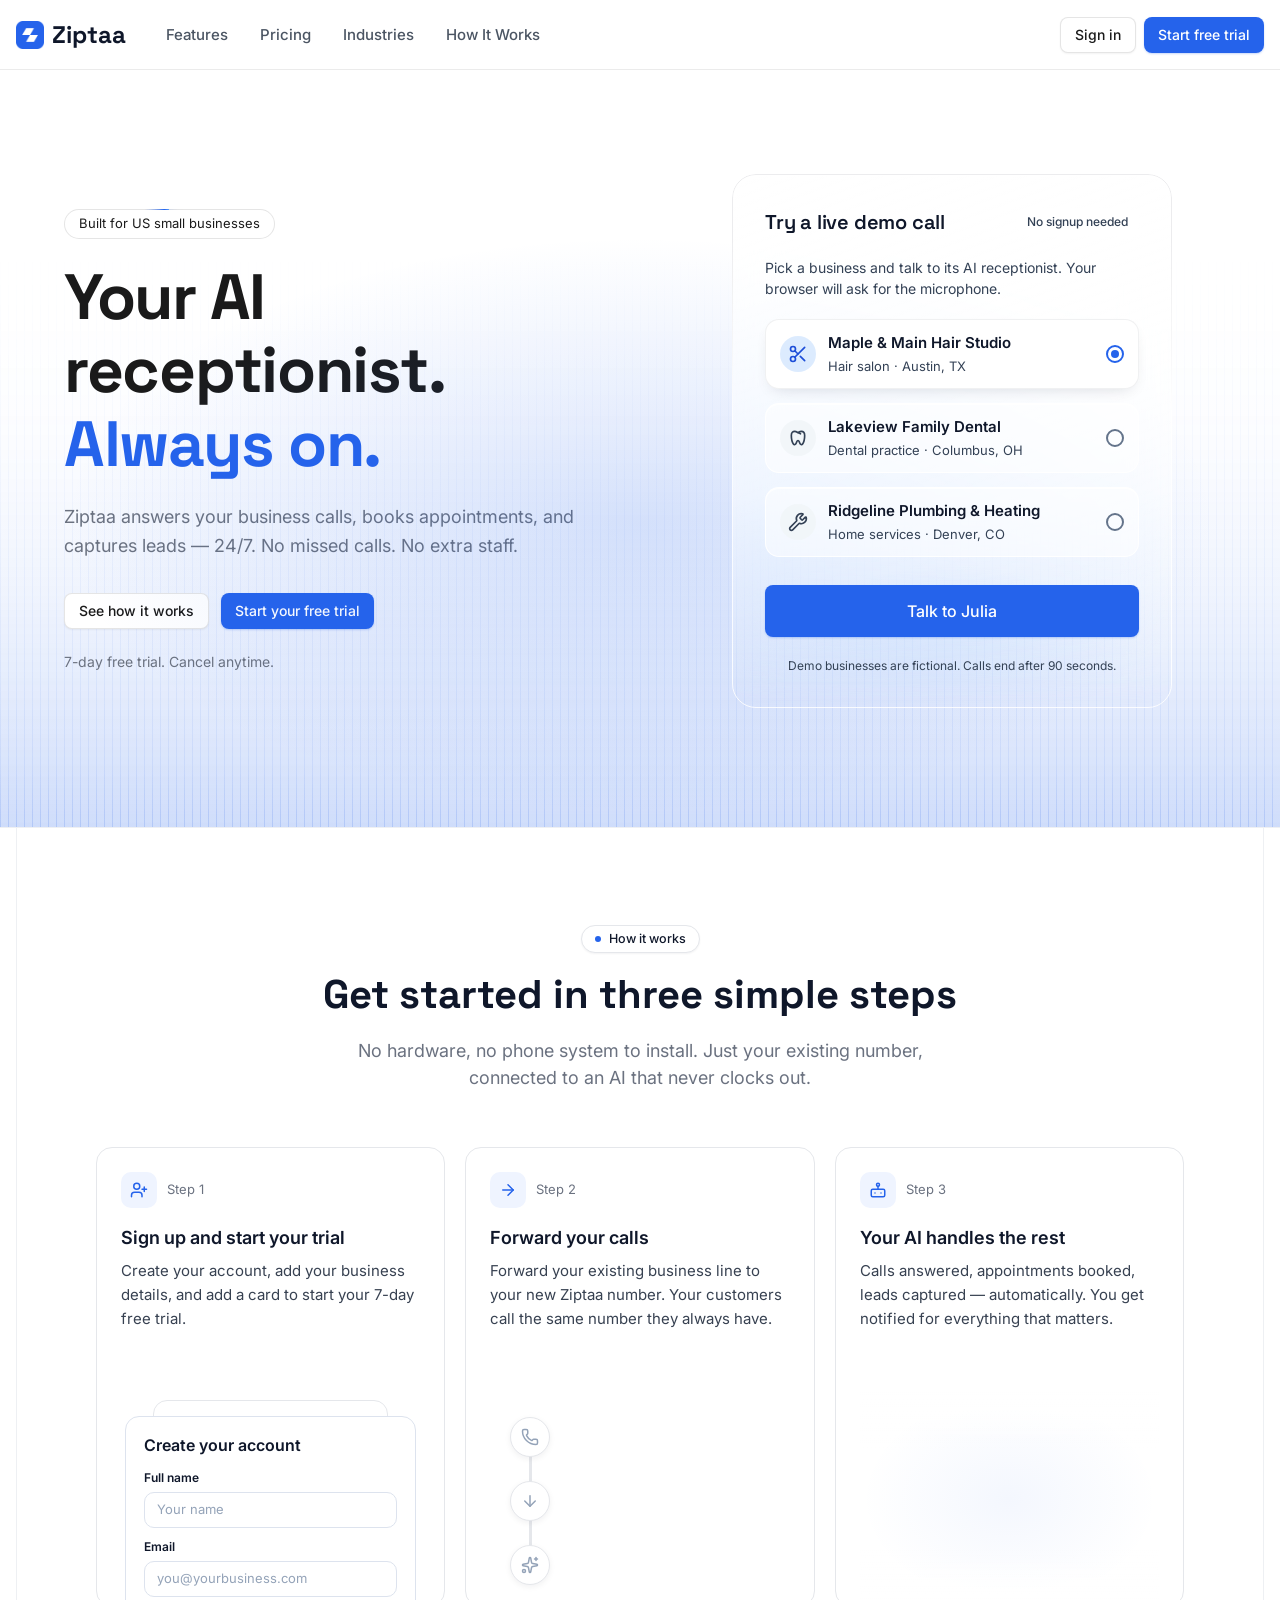
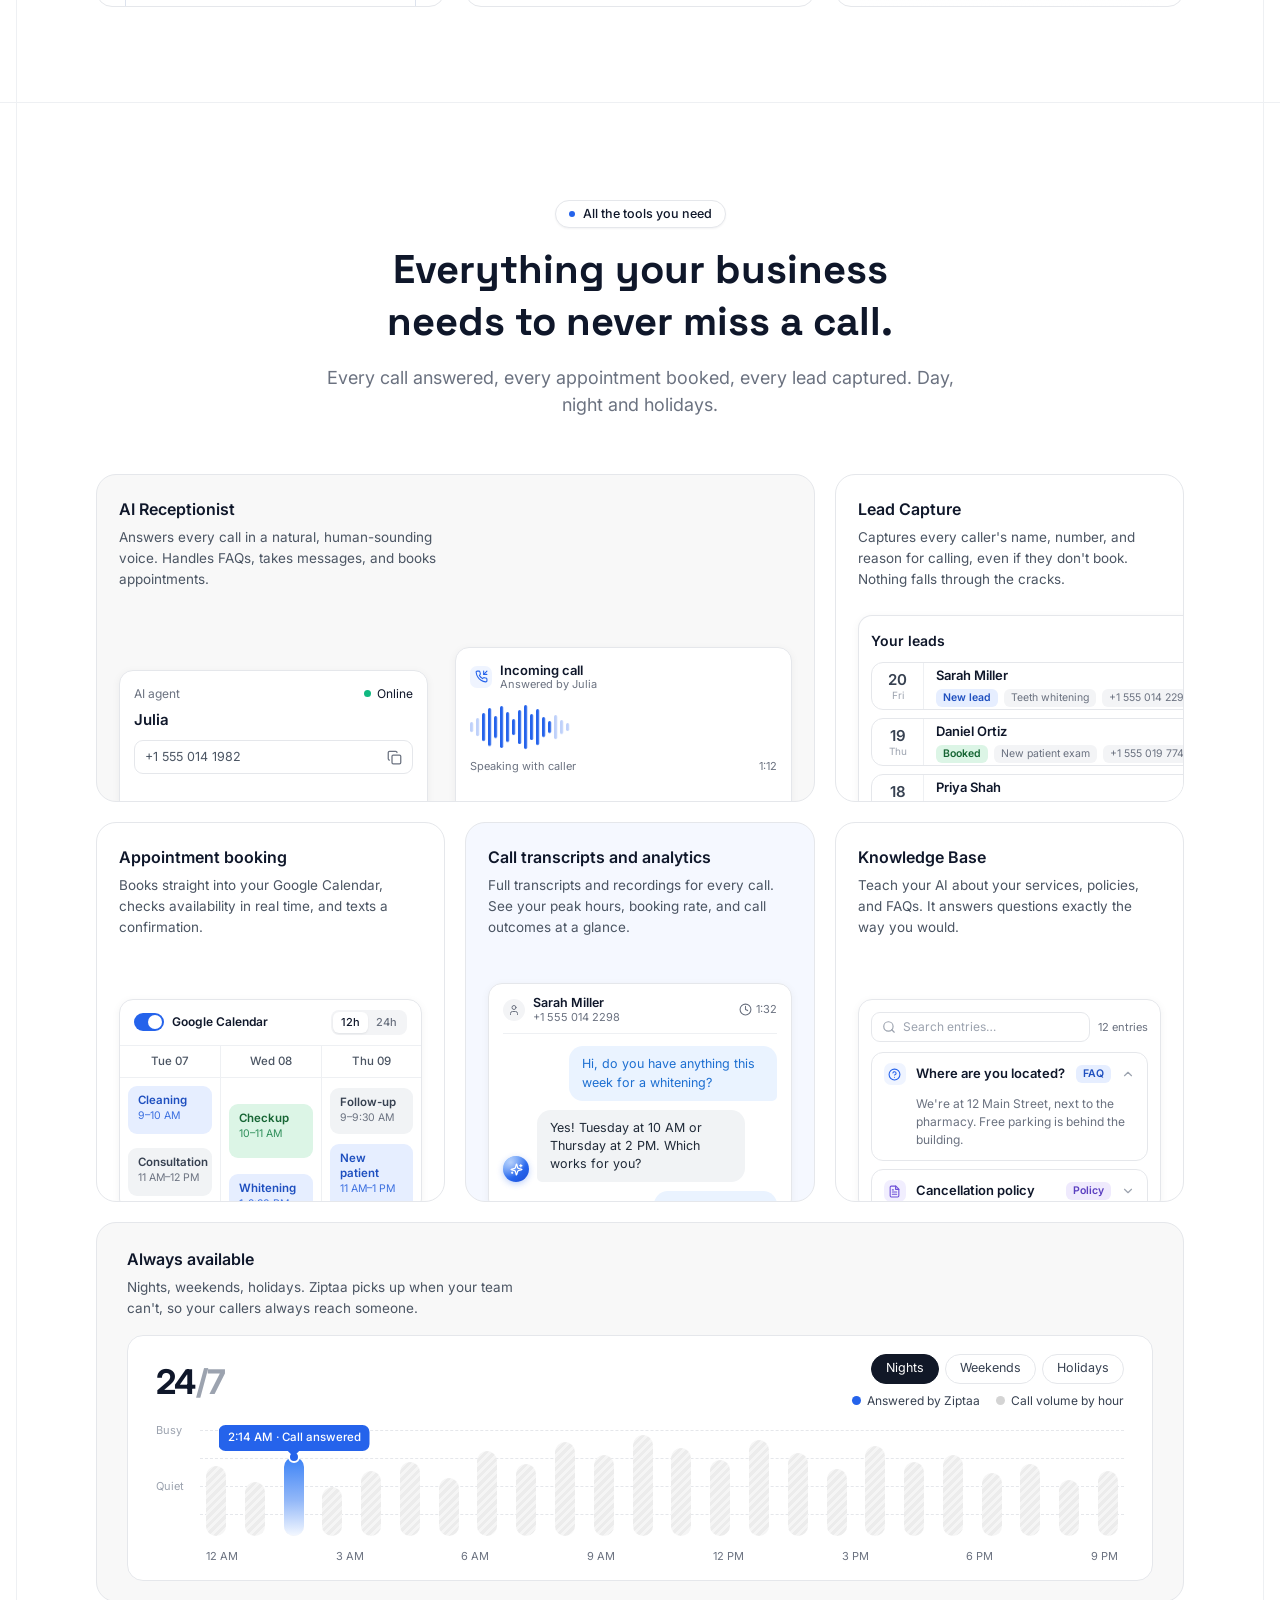
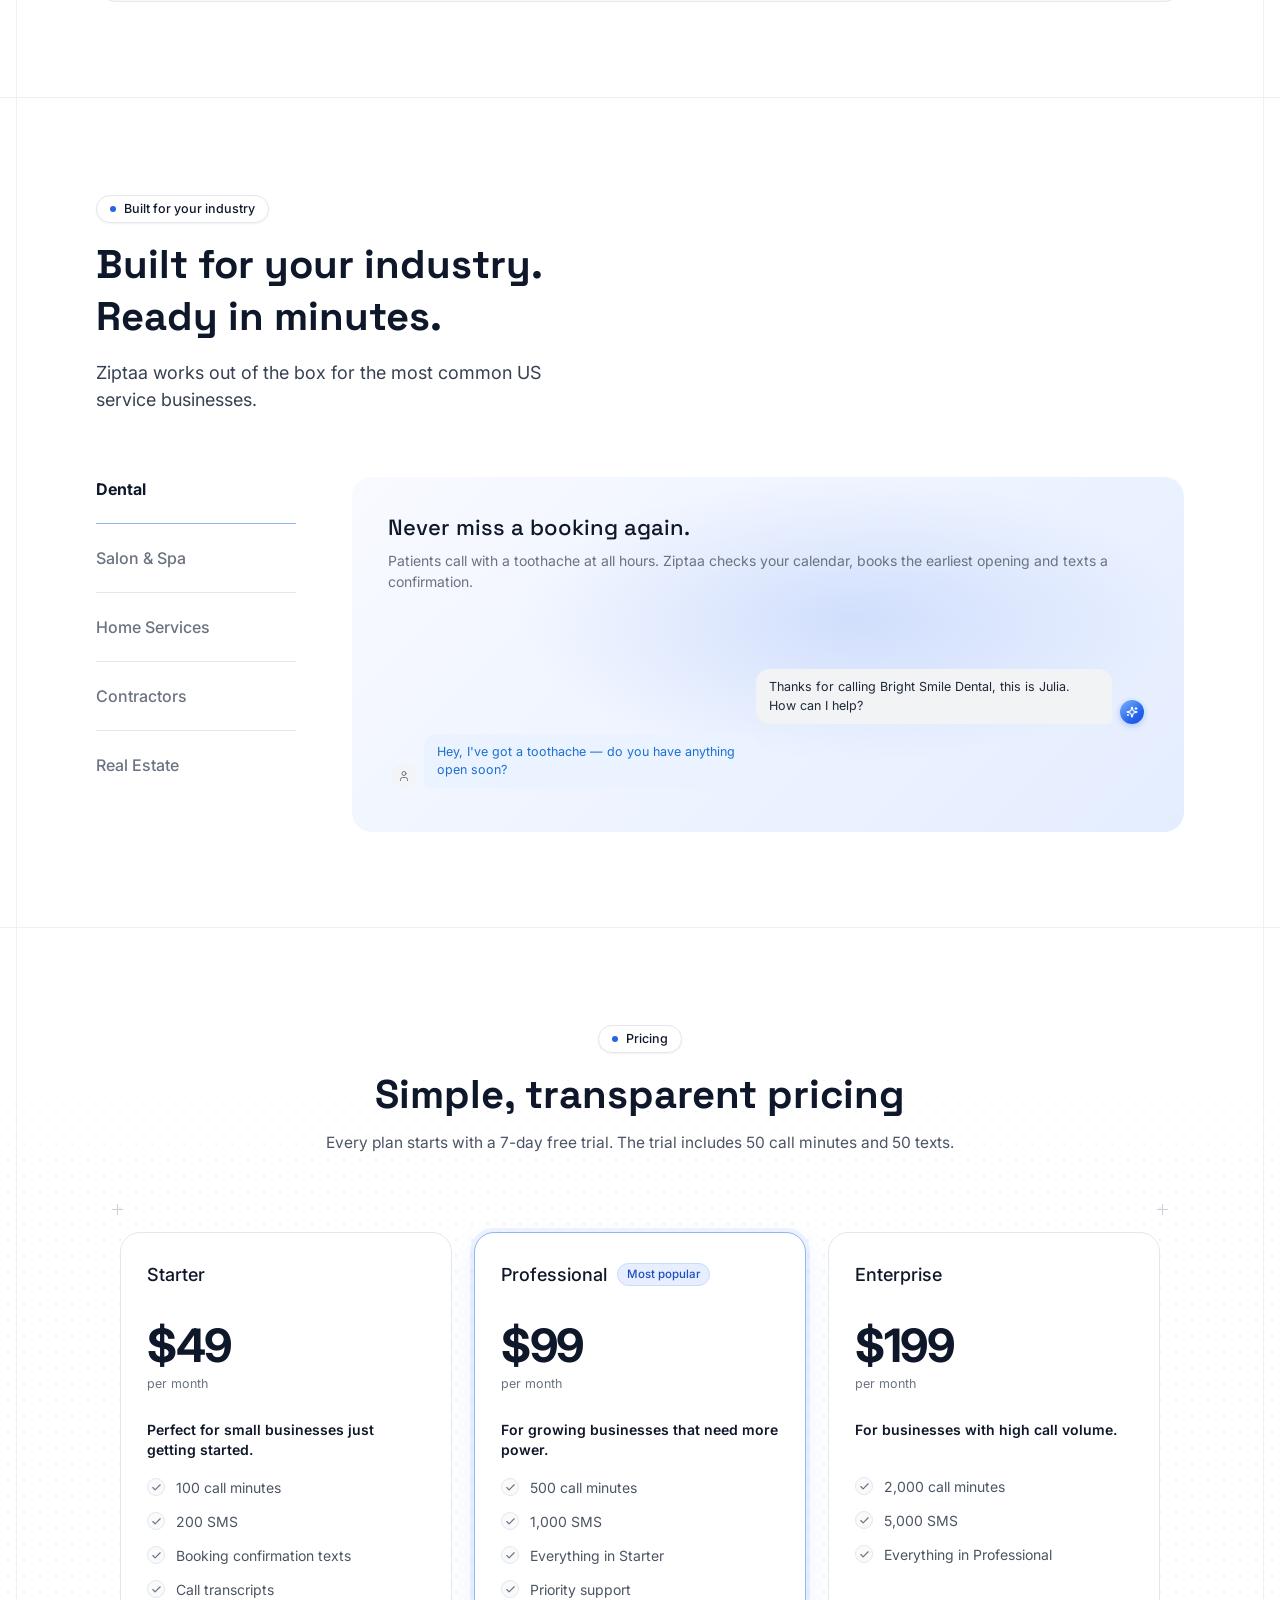
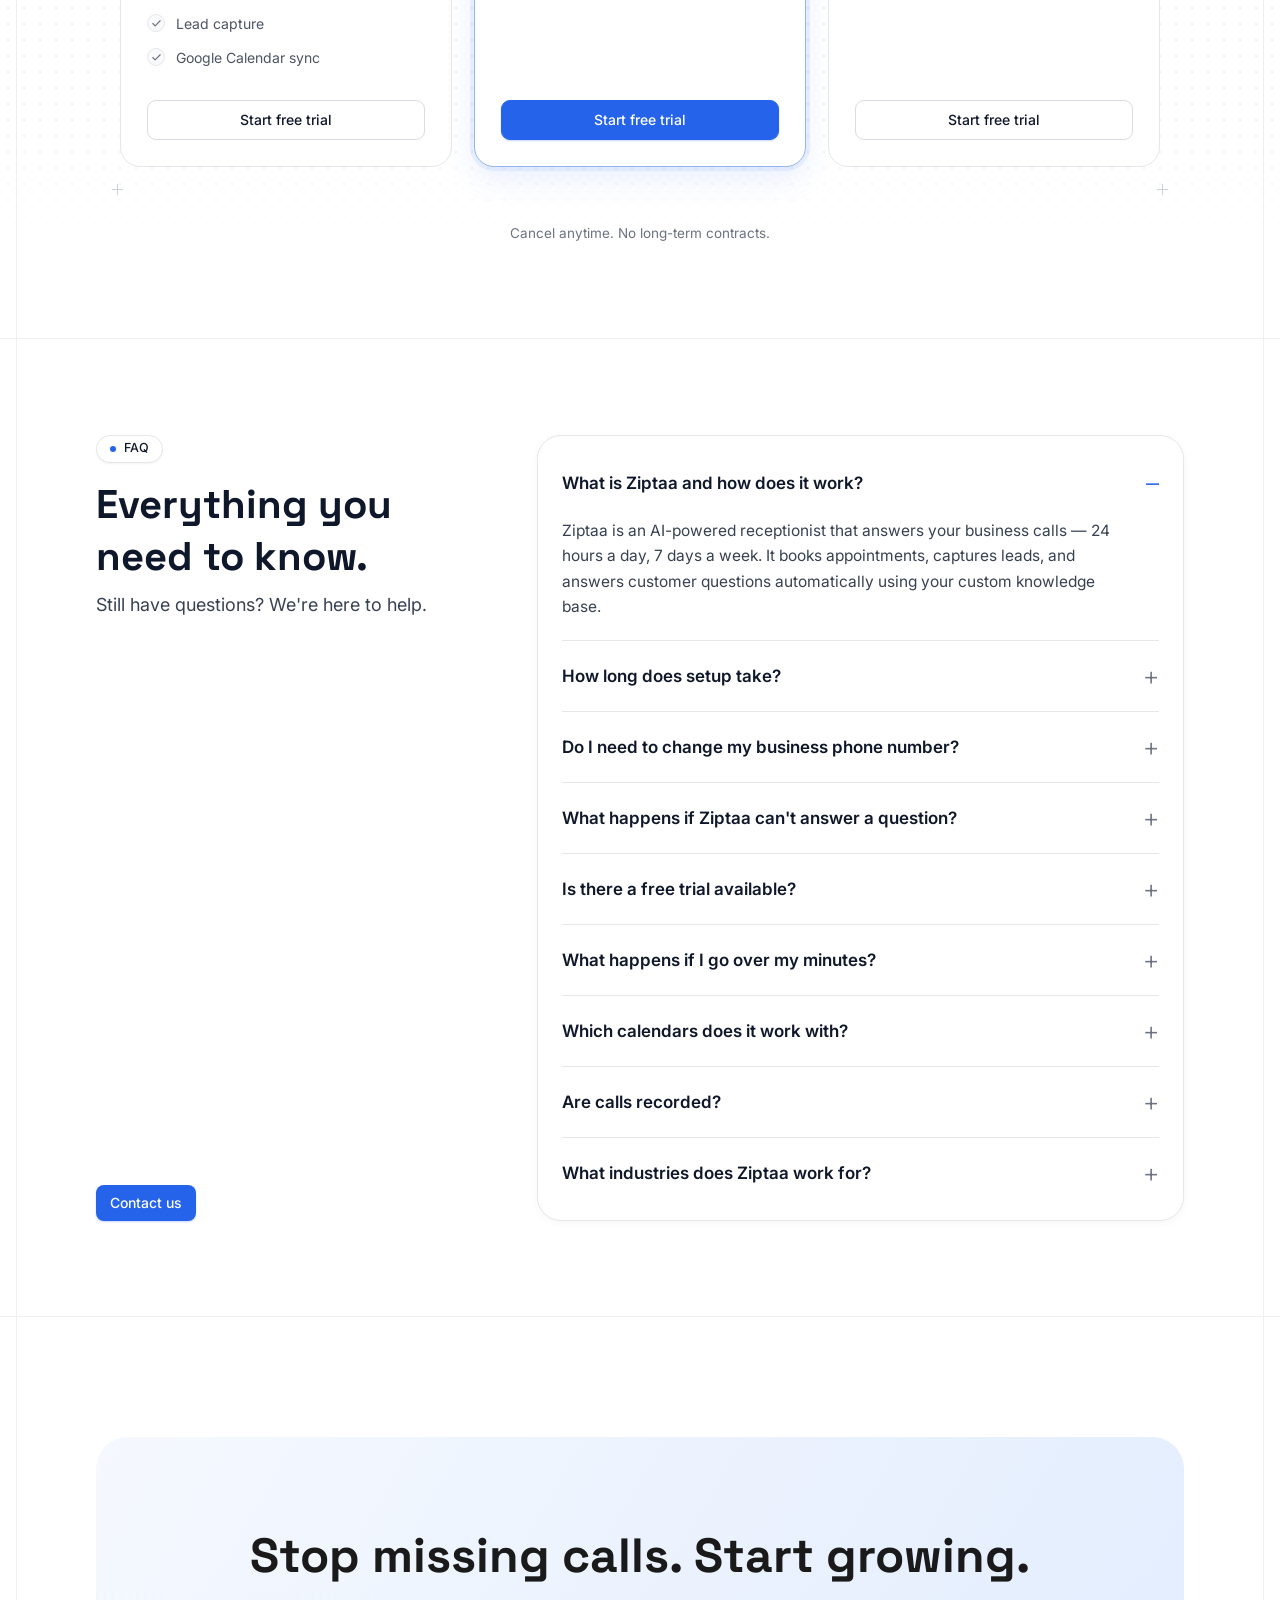
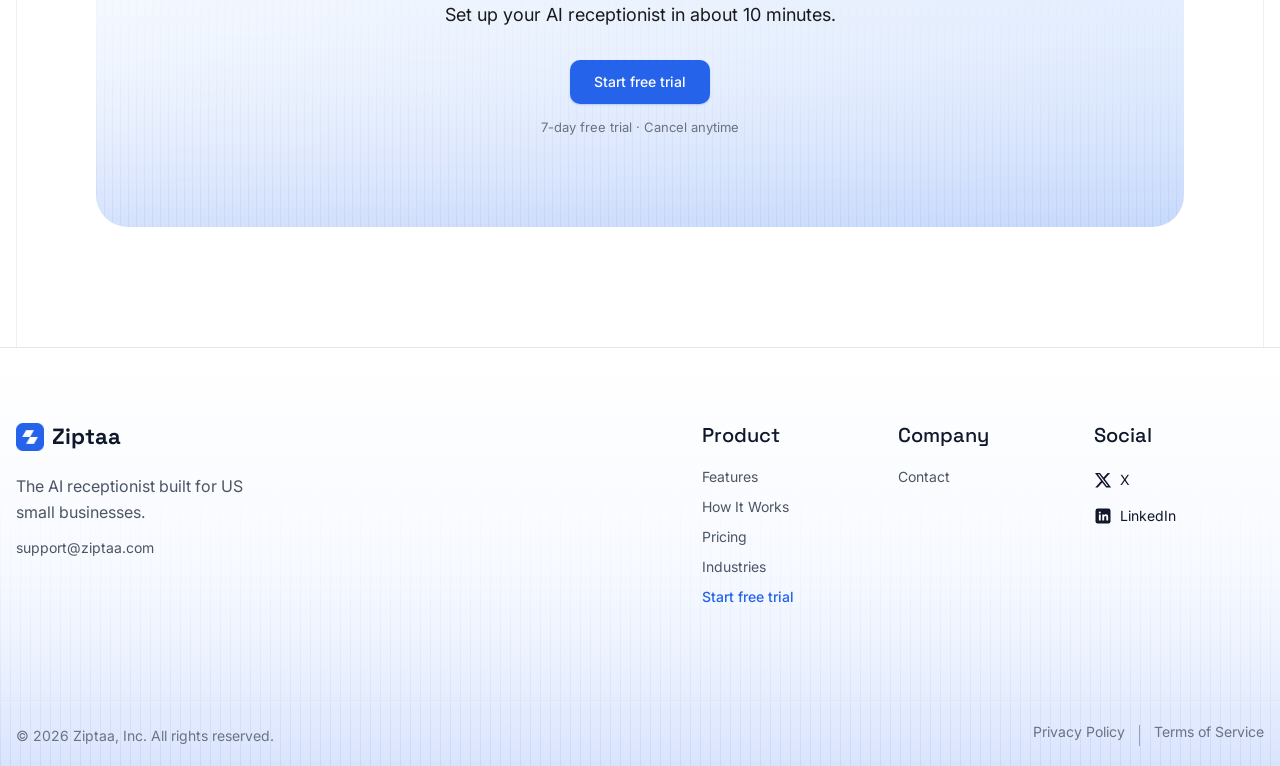
==== index.html @ 9645ad90 "Add demo card states with demo data" ====
<!DOCTYPE html>
<html lang="en">
<head>
<meta charset="UTF-8">
<meta name="viewport" content="width=device-width, initial-scale=1">
<title>Ziptaa — AI Receptionist for Small Businesses</title>
<link rel="icon" type="image/png" href="ziptaa_logo.png">
<link rel="canonical" href="https://ziptaa.com/">
<meta name="description" content="Ziptaa answers your business calls, books appointments, and captures leads — 24/7.">
<link rel="preconnect" href="https://fonts.googleapis.com">
<link rel="preconnect" href="https://fonts.gstatic.com" crossorigin>
<link href="https://fonts.googleapis.com/css2?family=Inter:wght@400;500;600&family=Space+Grotesk:wght@500;600;700&display=swap" rel="stylesheet">
<link rel="stylesheet" href="styles.css">
<link rel="stylesheet" href="demo-card.css">
</head>
<body>

<!-- NAV -->
<nav>
  <div class="wrap">
    <a href="#" class="brand">
      <img src="ziptaa_logo.png" alt="Ziptaa" style="height:28px;width:auto">Ziptaa
    </a>
    <div class="nav-links">
      <a href="#features">Features</a>
      <a href="#pricing">Pricing</a>
      <a href="#industries">Industries</a>
      <a href="#how">How It Works</a>
    </div>
    <div class="nav-right">
      <a href="https://app.ziptaa.com/login" class="signin" target="_blank" rel="noopener noreferrer">Sign in</a>
      <a href="https://app.ziptaa.com/signup" class="btn btn-primary" target="_blank" rel="noopener noreferrer">Start free trial</a>
    </div>
  </div>
</nav>

<div class="top-container">
<!-- HERO V2 left-aligned -->
<!-- OLD HERO (kept for rollback)
<header class="hero2 tex-ticks">
  <div class="hero2-inner">
    <div class="hero-pill">Built for US small businesses</div>
    <h1>Your AI receptionist. <span>Always on.</span></h1>
    <p>Ziptaa answers your business calls, books appointments, and captures leads — 24/7. No missed calls. No extra staff.</p>
    <div class="cta">
      <a href="#how" class="btn btn-outline">See how it works</a>
      <a href="https://app.ziptaa.com/signup" class="btn btn-primary">Start your free trial</a>
    </div>
    <p class="hero-note">7-day free trial. Cancel anytime.</p>
  </div>
  <div class="hero2-frame-wrap">
    <div class="hero2-frame">
      <div class="browser-bar">
        <div class="browser-dots">
          <span class="dot-red"></span>
          <span class="dot-yellow"></span>
          <span class="dot-green"></span>
        </div>
      </div>
      <img class="ph" src="dashboard.png" alt="Ziptaa dashboard overview showing 62 total calls, 17 appointments booked, 31 leads captured, an average call duration of 52 seconds, a 7-day activity chart and a table of confirmed appointments">
    </div>
  </div>
</header>
-->
<header class="hero3 tex-ticks">
  <div class="hero3-inner">
    <div class="hero3-copy">
      <div class="hero-pill">Built for US small businesses</div>
      <h1>Your AI receptionist. <span>Always on.</span></h1>
      <p>Ziptaa answers your business calls, books appointments, and captures leads — 24/7. No missed calls. No extra staff.</p>
      <div class="cta">
        <a href="#how" class="btn btn-outline">See how it works</a>
        <a href="https://app.ziptaa.com/signup" class="btn btn-primary">Start your free trial</a>
      </div>
      <p class="hero-note">7-day free trial. Cancel anytime.</p>
    </div>
    <div class="hero3-visual">
      <div class="demo-card" id="demo-card" data-state="idle">
      <div class="demo-view" data-view="idle">
        <div class="demo-head">
          <h2 class="demo-title">Try a live demo call</h2>
          <span class="demo-badge">No signup needed</span>
        </div>
        <p class="demo-sub">Pick a business and talk to its AI receptionist. Your browser will ask for the microphone.</p>
        <fieldset class="demo-options">
          <legend class="demo-legend">Choose a demo business</legend>
          <label class="demo-opt">
            <input type="radio" name="demo-scenario" value="salon" checked>
            <span class="demo-opt-body">
              <span class="demo-avatar"><svg xmlns="http://www.w3.org/2000/svg" width="20" height="20" viewBox="0 0 24 24" fill="none" stroke="currentColor" stroke-width="2" stroke-linecap="round" stroke-linejoin="round" aria-hidden="true"><circle cx="6" cy="6" r="3"/><path d="M8.12 8.12 12 12"/><path d="M20 4 8.12 15.88"/><circle cx="6" cy="18" r="3"/><path d="M14.8 14.8 20 20"/></svg></span>
              <span class="demo-opt-text"><strong>Maple &amp; Main Hair Studio</strong><small>Hair salon · Austin, TX</small></span>
              <span class="demo-radio" aria-hidden="true"></span>
            </span>
          </label>
          <label class="demo-opt">
            <input type="radio" name="demo-scenario" value="dental">
            <span class="demo-opt-body">
              <span class="demo-avatar"><svg xmlns="http://www.w3.org/2000/svg" width="20" height="20" viewBox="0 0 24 24" fill="none" stroke="currentColor" stroke-width="2" stroke-linecap="round" stroke-linejoin="round" aria-hidden="true"><path d="M12 5.5c-1.074 -.586 -2.583 -1.5 -4 -1.5c-2.1 0 -4 1.247 -4 5c0 4.899 1.056 8.41 2.671 10.537c.573 .756 1.97 .521 2.567 -.236c.398 -.505 .819 -1.439 1.262 -2.801c.292 -.771 .892 -1.504 1.5 -1.5c.602 0 1.21 .737 1.5 1.5c.443 1.362 .864 2.295 1.262 2.8c.597 .759 2 .993 2.567 .237c1.615 -2.127 2.671 -5.637 2.671 -10.537c0 -3.74 -1.908 -5 -4 -5c-1.423 0 -2.92 .911 -4 1.5"/><path d="M12 5.5l3 1.5"/></svg></span>
              <span class="demo-opt-text"><strong>Lakeview Family Dental</strong><small>Dental practice · Columbus, OH</small></span>
              <span class="demo-radio" aria-hidden="true"></span>
            </span>
          </label>
          <label class="demo-opt">
            <input type="radio" name="demo-scenario" value="home">
            <span class="demo-opt-body">
              <span class="demo-avatar"><svg xmlns="http://www.w3.org/2000/svg" width="20" height="20" viewBox="0 0 24 24" fill="none" stroke="currentColor" stroke-width="2" stroke-linecap="round" stroke-linejoin="round" aria-hidden="true"><path d="M14.7 6.3a1 1 0 0 0 0 1.4l1.6 1.6a1 1 0 0 0 1.4 0l3.106-3.105c.32-.322.863-.22.983.218a6 6 0 0 1-8.259 7.057l-7.91 7.91a1 1 0 0 1-2.999-3l7.91-7.91a6 6 0 0 1 7.057-8.259c.438.12.54.662.219.984z"/></svg></span>
              <span class="demo-opt-text"><strong>Ridgeline Plumbing &amp; Heating</strong><small>Home services · Denver, CO</small></span>
              <span class="demo-radio" aria-hidden="true"></span>
            </span>
          </label>
        </fieldset>
        <button type="button" class="demo-start" id="demo-start">Talk to Julia</button>
        <p class="demo-note">Demo businesses are fictional. Calls end after 90 seconds.</p>
      </div>
      <div class="demo-view" data-view="live">
        <div class="demo-live-head">
          <span class="demo-avatar"><svg xmlns="http://www.w3.org/2000/svg" width="20" height="20" viewBox="0 0 24 24" fill="none" stroke="currentColor" stroke-width="2" stroke-linecap="round" stroke-linejoin="round" aria-hidden="true"><circle cx="6" cy="6" r="3"/><path d="M8.12 8.12 12 12"/><path d="M20 4 8.12 15.88"/><circle cx="6" cy="18" r="3"/><path d="M14.8 14.8 20 20"/></svg></span>
          <span class="demo-opt-text"><strong class="demo-live-name">Maple &amp; Main Hair Studio</strong><small class="demo-live-role">Julia, front desk</small></span>
          <span class="demo-mini-wave" aria-hidden="true"><span class="demo-mini-bar" style="--h:10px"></span><span class="demo-mini-bar" style="--h:22px"></span><span class="demo-mini-bar" style="--h:14px"></span><span class="demo-mini-bar" style="--h:26px"></span><span class="demo-mini-bar" style="--h:12px"></span></span>
        </div>
        <div class="demo-live-status">
          <span class="demo-live-badge"><span class="demo-live-dot" aria-hidden="true"></span>Live</span>
          <span class="demo-timer">0:42 / 1:30</span>
        </div>
        <!--
        <div class="demo-wave" aria-hidden="true">
          <span class="demo-wave-bar" style="--h:14px"></span>
          <span class="demo-wave-bar" style="--h:22px"></span>
          <span class="demo-wave-bar" style="--h:10px"></span>
          <span class="demo-wave-bar" style="--h:30px"></span>
          <span class="demo-wave-bar" style="--h:18px"></span>
          <span class="demo-wave-bar" style="--h:34px"></span>
          <span class="demo-wave-bar" style="--h:8px"></span>
          <span class="demo-wave-bar" style="--h:26px"></span>
          <span class="demo-wave-bar" style="--h:16px"></span>
          <span class="demo-wave-bar" style="--h:32px"></span>
          <span class="demo-wave-bar" style="--h:12px"></span>
          <span class="demo-wave-bar" style="--h:24px"></span>
          <span class="demo-wave-bar" style="--h:6px"></span>
          <span class="demo-wave-bar" style="--h:28px"></span>
          <span class="demo-wave-bar" style="--h:20px"></span>
          <span class="demo-wave-bar" style="--h:34px"></span>
          <span class="demo-wave-bar" style="--h:10px"></span>
          <span class="demo-wave-bar" style="--h:22px"></span>
          <span class="demo-wave-bar" style="--h:30px"></span>
          <span class="demo-wave-bar" style="--h:14px"></span>
          <span class="demo-wave-bar" style="--h:26px"></span>
          <span class="demo-wave-bar" style="--h:8px"></span>
          <span class="demo-wave-bar" style="--h:18px"></span>
          <span class="demo-wave-bar" style="--h:12px"></span>
        </div>
        -->
        <div class="demo-captions" aria-live="polite">
          <p class="demo-cap demo-cap-julia"><span class="demo-cap-who">Julia</span>Hi, thanks for calling Maple and Main Hair Studio, this is Julia. How can I help you today?</p>
          <p class="demo-cap demo-cap-you"><span class="demo-cap-who">You</span>Hi, do you have anything open Thursday afternoon for a haircut?</p>
          <p class="demo-cap demo-cap-julia"><span class="demo-cap-who">Julia</span>We do. Would two or four o'clock work better for you?</p>
        </div>
        <button type="button" class="demo-end" id="demo-end">End call</button>
        <p class="demo-live-note">Demo call. It ends by itself at 1:30.</p>
      </div>
      <div class="demo-view" data-view="connecting">
        <div class="demo-live-head">
          <span class="demo-avatar"><svg xmlns="http://www.w3.org/2000/svg" width="20" height="20" viewBox="0 0 24 24" fill="none" stroke="currentColor" stroke-width="2" stroke-linecap="round" stroke-linejoin="round" aria-hidden="true"><circle cx="6" cy="6" r="3"/><path d="M8.12 8.12 12 12"/><path d="M20 4 8.12 15.88"/><circle cx="6" cy="18" r="3"/><path d="M14.8 14.8 20 20"/></svg></span>
          <span class="demo-opt-text"><strong class="demo-live-name">Maple &amp; Main Hair Studio</strong><small class="demo-live-role">Julia, front desk</small></span>
        </div>
        <div class="demo-live-status">
          <span class="demo-conn-badge"><span class="demo-spinner" aria-hidden="true"></span>Connecting…</span>
        </div>
        <div class="demo-conn-body">
          <span class="demo-conn-icon" aria-hidden="true"><svg xmlns="http://www.w3.org/2000/svg" width="28" height="28" viewBox="0 0 24 24" fill="none" stroke="currentColor" stroke-width="2" stroke-linecap="round" stroke-linejoin="round"><path d="M12 19v3"/><path d="M19 10v2a7 7 0 0 1-14 0v-2"/><rect x="9" y="2" width="6" height="13" rx="3"/></svg></span>
          <p class="demo-conn-title">Connecting you to Julia…</p>
          <p class="demo-conn-sub">Your browser may ask to use the microphone. Choose Allow.</p>
        </div>
        <button type="button" class="demo-start demo-conn-btn" disabled>Connecting…</button>
        <p class="demo-conn-note">Demo calls end after 90 seconds.</p>
      </div>
      <div class="demo-view" data-view="ended">
        <div class="demo-live-head">
          <span class="demo-avatar"><svg xmlns="http://www.w3.org/2000/svg" width="20" height="20" viewBox="0 0 24 24" fill="none" stroke="currentColor" stroke-width="2" stroke-linecap="round" stroke-linejoin="round" aria-hidden="true"><circle cx="6" cy="6" r="3"/><path d="M8.12 8.12 12 12"/><path d="M20 4 8.12 15.88"/><circle cx="6" cy="18" r="3"/><path d="M14.8 14.8 20 20"/></svg></span>
          <span class="demo-opt-text"><strong class="demo-live-name">Maple &amp; Main Hair Studio</strong><small class="demo-live-role">Julia, front desk</small></span>
        </div>
        <div class="demo-live-status">
          <span class="demo-ended-badge">Call ended</span>
          <span class="demo-ended-time">1:12</span>
        </div>
        <div class="demo-ended-body">
          <span class="demo-ended-icon" aria-hidden="true"><svg xmlns="http://www.w3.org/2000/svg" width="28" height="28" viewBox="0 0 24 24" fill="none" stroke="currentColor" stroke-width="2" stroke-linecap="round" stroke-linejoin="round"><circle cx="12" cy="12" r="10"/><path d="m16 9-5.5 5.5L8 12"/></svg></span>
          <p class="demo-ended-title">That was Julia, your AI receptionist.</p>
          <p class="demo-ended-sub">She answers every call, books the appointment and texts the confirmation. Want her on your phone line?</p>
        </div>
        <a href="https://app.ziptaa.com/signup" class="demo-start demo-ended-cta">Start your free trial</a>
        <button type="button" class="demo-again" id="demo-again">Try another business</button>
        <p class="demo-ended-note">Demo businesses are fictional.</p>
      </div>
      <div class="demo-view" data-view="error">
        <div class="demo-live-head">
          <span class="demo-avatar"><svg xmlns="http://www.w3.org/2000/svg" width="20" height="20" viewBox="0 0 24 24" fill="none" stroke="currentColor" stroke-width="2" stroke-linecap="round" stroke-linejoin="round" aria-hidden="true"><circle cx="6" cy="6" r="3"/><path d="M8.12 8.12 12 12"/><path d="M20 4 8.12 15.88"/><circle cx="6" cy="18" r="3"/><path d="M14.8 14.8 20 20"/></svg></span>
          <span class="demo-opt-text"><strong class="demo-live-name">Maple &amp; Main Hair Studio</strong><small class="demo-live-role">Julia, front desk</small></span>
        </div>
        <div class="demo-live-status">
          <span class="demo-error-badge">Can't connect</span>
        </div>
        <div class="demo-error-body">
          <div class="demo-error-case" data-case="mic">
            <span class="demo-error-icon" aria-hidden="true"><svg xmlns="http://www.w3.org/2000/svg" width="28" height="28" viewBox="0 0 24 24" fill="none" stroke="currentColor" stroke-width="2" stroke-linecap="round" stroke-linejoin="round"><path d="M12 19v3"/><path d="M15 9.34V5a3 3 0 0 0-5.68-1.33"/><path d="M16.95 16.95A7 7 0 0 1 5 12v-2"/><path d="M18.89 13.23A7 7 0 0 0 19 12v-2"/><path d="m2 2 20 20"/><path d="M9 9v3a3 3 0 0 0 5.12 2.12"/></svg></span>
            <p class="demo-error-title">Microphone is blocked</p>
            <p class="demo-error-sub">Click the lock icon in your browser's address bar, allow the microphone, then try again.</p>
          </div>
          <div class="demo-error-case" data-case="failed">
            <span class="demo-error-icon" aria-hidden="true"><svg xmlns="http://www.w3.org/2000/svg" width="28" height="28" viewBox="0 0 24 24" fill="none" stroke="currentColor" stroke-width="2" stroke-linecap="round" stroke-linejoin="round"><path d="m21.73 18-8-14a2 2 0 0 0-3.48 0l-8 14A2 2 0 0 0 4 21h16a2 2 0 0 0 1.73-3"/><path d="M12 9v4"/><path d="M12 17h.01"/></svg></span>
            <p class="demo-error-title">Couldn't connect</p>
            <p class="demo-error-sub">Check your internet connection and try again.</p>
          </div>
          <div class="demo-error-case" data-case="limit">
            <span class="demo-error-icon" aria-hidden="true"><svg xmlns="http://www.w3.org/2000/svg" width="28" height="28" viewBox="0 0 24 24" fill="none" stroke="currentColor" stroke-width="2" stroke-linecap="round" stroke-linejoin="round"><circle cx="12" cy="12" r="10"/><path d="M12 6v6l4 2"/></svg></span>
            <p class="demo-error-title">Demo limit reached</p>
            <p class="demo-error-sub">You've used today's demo calls. Try again tomorrow, or start your free trial to talk to Julia on your own line.</p>
          </div>
        </div>
        <button type="button" class="demo-start demo-retry" id="demo-retry">Try again</button>
        <a href="https://app.ziptaa.com/signup" class="demo-start demo-error-trial">Start your free trial</a>
        <p class="demo-error-note">Demo businesses are fictional.</p>
      </div>
      </div>
    </div>
  </div>
</header>
</div>

<!-- HERO V1 centered
<header class="hero">
  <div class="wrap">
    <h1>Your AI receptionist.<span>Always on.</span></h1>
    <p>Ziptaa answers your business calls, books appointments, and captures leads — 24/7.<br>No missed calls. No extra staff.</p>
    <div class="cta">
      <a href="#" class="btn btn-primary">Start your free trial <svg viewBox="0 0 24 24" fill="none" stroke="currentColor" stroke-width="2" stroke-linecap="round" stroke-linejoin="round"><path d="M5 12h14M13 6l6 6-6 6"/></svg></a>
      <a href="#how" class="btn btn-outline"><svg viewBox="0 0 24 24" fill="none" stroke="currentColor" stroke-width="1.8" stroke-linejoin="round"><path d="M6 4l14 8-14 8z"/></svg> See how it works</a>
    </div>
    <div class="device">
      <div class="device-frame">
        <img class="ph" src="[data-uri]" alt="Ziptaa dashboard on a laptop showing Good morning greeting, 24 calls today, 18 appointments booked, 6 new leads, AI status active, a weekly calls line chart and a recent calls table">
      </div>
    </div>
  </div>
</header>
/HERO V1 -->

<!-- HOW IT WORKS -->
<div class="frame">
<section class="how frame-sec" id="how">
  <div class="wrap">
    <div class="how-head"><span class="pr-pill"><i></i>How it works</span></div>
    <h2 class="sec-title">Get started in three simple steps</h2>
    <p class="sec-sub">No hardware, no phone system to install. Just your existing number, connected to an AI that never clocks out.</p>
    <div class="steps">
      <div class="step">
        <div class="step-top"><div class="step-ic"><svg viewBox="0 0 24 24" fill="none" stroke="currentColor" stroke-width="2" stroke-linecap="round" stroke-linejoin="round"><path d="M16 21v-2a4 4 0 0 0-4-4H6a4 4 0 0 0-4 4v2"/><circle cx="9" cy="7" r="4"/><path d="M19 8v6"/><path d="M22 11h-6"/></svg></div><span>Step 1</span></div>
        <h3>Sign up and start your trial</h3>
        <p>Create your account, add your business details, and add a card to start your 7-day free trial.</p>
        <div class="stage sp-stage" aria-hidden="true">
          <div class="sp-back"></div>
          <div class="sp-front">
            <div class="sp-form">
              <div class="sp-title">Create your account</div>
              <div class="sp-fld"><label>Full name</label><div class="sp-inp sp-i1"><span class="sp-ph">Your name</span><span class="sp-typed">Sarah Miller</span><span class="sp-caret"></span></div></div>
              <div class="sp-fld"><label>Email</label><div class="sp-inp sp-i2"><span class="sp-ph">you@yourbusiness.com</span><span class="sp-typed">sarah@brightsmile.com</span><span class="sp-caret"></span></div></div>
              <div class="sp-fld"><label>Password</label><div class="sp-inp sp-i3"><span class="sp-ph">Create a password</span><span class="sp-typed">••••••••</span><span class="sp-caret"></span></div></div>
            </div>
          </div>
          <div class="sp-msg"><div class="sp-msg-ic"><svg viewBox="0 0 24 24" fill="none" stroke="#fff" stroke-width="3.6" stroke-linecap="round" stroke-linejoin="round"><path d="M5 12l4.5 4.5L19 7"/></svg></div><span>Start your free trial</span></div>
        </div>
      </div>
      <div class="step">
        <div class="step-top"><div class="step-ic"><svg viewBox="0 0 24 24" fill="none" stroke="currentColor" stroke-width="2" stroke-linecap="round" stroke-linejoin="round"><path d="M5 12h14"/><path d="m12 5 7 7-7 7"/></svg></div><span>Step 2</span></div>
        <h3>Forward your calls</h3>
        <p>Forward your existing business line to your new Ziptaa number. Your customers call the same number they always have.</p>
        <!-- STEPPER V1 (old card 2):
        <div class="stage" aria-hidden="true">
          <div class="nc"><div class="nc-ic"><svg viewBox="0 0 24 24" fill="none" stroke="currentColor" stroke-width="2" stroke-linecap="round" stroke-linejoin="round"><path d="M22 16.92v3a2 2 0 0 1-2.18 2 19.79 19.79 0 0 1-8.63-3.07 19.5 19.5 0 0 1-6-6 19.79 19.79 0 0 1-3.07-8.67A2 2 0 0 1 4.11 2h3a2 2 0 0 1 2 1.72c.127.96.361 1.903.7 2.81a2 2 0 0 1-.45 2.11L8.09 9.91a16 16 0 0 0 6 6l1.27-1.27a2 2 0 0 1 2.11-.45c.907.339 1.85.573 2.81.7A2 2 0 0 1 22 16.92z"/></svg></div><div><small>Your business line</small><b>(555) 210-4477</b></div></div>
          <div class="fwd"><div class="vline"></div><span class="fbadge">Forwarding on</span></div>
          <div class="nc dst"><div class="nc-ic"><svg viewBox="0 0 24 24" fill="none" stroke="currentColor" stroke-width="2" stroke-linecap="round" stroke-linejoin="round"><path d="M4 14a1 1 0 0 1-.78-1.63l9.9-10.2a.5.5 0 0 1 .86.46l-1.92 6.02A1 1 0 0 0 13 10h7a1 1 0 0 1 .78 1.63l-9.9 10.2a.5.5 0 0 1-.86-.46l1.92-6.02A1 1 0 0 0 11 14z"/></svg></div><div><small>Your Ziptaa number</small><b>(555) 400-8821</b></div></div>
        </div>
        -->
        <div class="stage fs-stage" aria-hidden="true">
          <div class="fs-steps">
            <div class="fs-rail"></div>
            <div class="fs-fill"></div>
            <div class="fs-step fs-s1">
              <div class="fs-dot"><svg viewBox="0 0 24 24" fill="none" stroke="currentColor" stroke-width="2" stroke-linecap="round" stroke-linejoin="round"><path d="M13.832 16.568a1 1 0 0 0 1.213-.303l.355-.465A2 2 0 0 1 17 15h3a2 2 0 0 1 2 2v3a2 2 0 0 1-2 2A18 18 0 0 1 2 4a2 2 0 0 1 2-2h3a2 2 0 0 1 2 2v3a2 2 0 0 1-.8 1.6l-.468.351a1 1 0 0 0-.292 1.233 14 14 0 0 0 6.392 6.384"/></svg></div>
              <div class="fs-lab"><div class="fs-t">Your business line</div><div class="fs-n">(555) 210-4477</div></div>
            </div>
            <div class="fs-step fs-s2">
              <div class="fs-dot"><svg viewBox="0 0 24 24" fill="none" stroke="currentColor" stroke-width="2" stroke-linecap="round" stroke-linejoin="round"><path d="M12 5v14"/><path d="m19 12-7 7-7-7"/></svg></div>
              <div class="fs-lab"><div class="fs-t">Forwarding on</div><div class="fs-n">Calls now go to Ziptaa</div></div>
            </div>
            <div class="fs-step fs-s3">
              <span class="fs-ai"><svg viewBox="0 0 24 24" fill="none" stroke="currentColor" stroke-width="2" stroke-linecap="round" stroke-linejoin="round"><path d="M11.017 2.814a1 1 0 0 1 1.966 0l1.051 5.558a2 2 0 0 0 1.594 1.594l5.558 1.051a1 1 0 0 1 0 1.966l-5.558 1.051a2 2 0 0 0-1.594 1.594l-1.051 5.558a1 1 0 0 1-1.966 0l-1.051-5.558a2 2 0 0 0-1.594-1.594l-5.558-1.051a1 1 0 0 1 0-1.966l5.558-1.051a2 2 0 0 0 1.594-1.594z"/><path d="M20 2v4"/><path d="M22 4h-4"/><circle cx="4" cy="20" r="2"/></svg></span>
              <div class="fs-lab"><div class="fs-t">Ziptaa AI</div><div class="fs-n">Answering every call</div></div>
            </div>
          </div>
        </div>
      </div>
      <div class="step">
        <div class="step-top"><div class="step-ic"><svg viewBox="0 0 24 24" fill="none" stroke="currentColor" stroke-width="2" stroke-linecap="round" stroke-linejoin="round"><rect x="3" y="11" width="18" height="10" rx="2"/><circle cx="12" cy="5" r="2"/><path d="M12 7v4"/><path d="M8 16h.01"/><path d="M16 16h.01"/></svg></div><span>Step 3</span></div>
        <h3>Your AI handles the rest</h3>
        <p>Calls answered, appointments booked, leads captured — automatically. You get notified for everything that matters.</p>
        <div class="stage as-stage" aria-hidden="true">
          <div class="as-item" style="--i:0"><div class="as-ic" style="background:#2563EB"><svg viewBox="0 0 24 24"><polyline points="16 2 16 8 22 8"/><line x1="22" x2="16" y1="2" y2="8"/><path d="M22 16.92v3a2 2 0 0 1-2.18 2 19.79 19.79 0 0 1-8.63-3.07 19.5 19.5 0 0 1-6-6 19.79 19.79 0 0 1-3.07-8.67A2 2 0 0 1 4.11 2h3a2 2 0 0 1 2 1.72 12.84 12.84 0 0 0 .7 2.81 2 2 0 0 1-.45 2.11L8.09 9.91a16 16 0 0 0 6 6l1.27-1.27a2 2 0 0 1 2.11-.45 12.84 12.84 0 0 0 2.81.7A2 2 0 0 1 22 16.92z"/></svg></div><span>Answers incoming call</span><div class="as-ck"><svg viewBox="0 0 24 24"><path d="M5 12l4.5 4.5L19 7"/></svg></div></div>
          <div class="as-item" style="--i:1"><div class="as-ic" style="background:#16A34A"><svg viewBox="0 0 24 24"><path d="M8 2v4"/><path d="M16 2v4"/><path d="M21 13V6a2 2 0 0 0-2-2H5a2 2 0 0 0-2 2v14a2 2 0 0 0 2 2h8"/><path d="M3 10h18"/><path d="M16 19h6"/><path d="M19 16v6"/></svg></div><span>Books appointment</span><div class="as-ck"><svg viewBox="0 0 24 24"><path d="M5 12l4.5 4.5L19 7"/></svg></div></div>
          <div class="as-item" style="--i:2"><div class="as-ic" style="background:#EA580C"><svg viewBox="0 0 24 24"><path d="M16 21v-2a4 4 0 0 0-4-4H6a4 4 0 0 0-4 4v2"/><circle cx="9" cy="7" r="4"/><line x1="19" x2="19" y1="8" y2="14"/><line x1="22" x2="16" y1="11" y2="11"/></svg></div><span>Captures lead</span><div class="as-ck"><svg viewBox="0 0 24 24"><path d="M5 12l4.5 4.5L19 7"/></svg></div></div>
          <div class="as-item" style="--i:3"><div class="as-ic" style="background:#7C3AED"><svg viewBox="0 0 24 24"><path d="M16 2v4"/><path d="M8 2v4"/><path d="M21 11.75V6a2 2 0 0 0-2-2H5a2 2 0 0 0-2 2v14a2 2 0 0 0 2 2h7.25"/><path d="M3 10h18"/><circle cx="18" cy="18" r="3"/><path d="m22 22-1.9-1.9"/></svg></div><span>Checks calendar</span><div class="as-ck"><svg viewBox="0 0 24 24"><path d="M5 12l4.5 4.5L19 7"/></svg></div></div>
          <div class="as-item" style="--i:4"><div class="as-ic" style="background:#0D9488"><svg viewBox="0 0 24 24"><path d="M16 14v2.2l1.6 1"/><path d="M16 2v4"/><path d="M21 7.5V6a2 2 0 0 0-2-2H5a2 2 0 0 0-2 2v14a2 2 0 0 0 2 2h3.5"/><path d="M3 10h5"/><path d="M8 2v4"/><circle cx="16" cy="16" r="6"/></svg></div><span>Reschedules appointment</span><div class="as-ck"><svg viewBox="0 0 24 24"><path d="M5 12l4.5 4.5L19 7"/></svg></div></div>
          <div class="as-item" style="--i:5"><div class="as-ic" style="background:#DC2626"><svg viewBox="0 0 24 24"><path d="M8 2v4"/><path d="M16 2v4"/><rect width="18" height="18" x="3" y="4" rx="2"/><path d="M3 10h18"/><path d="m14 14-4 4"/><path d="m10 14 4 4"/></svg></div><span>Cancels appointment</span><div class="as-ck"><svg viewBox="0 0 24 24"><path d="M5 12l4.5 4.5L19 7"/></svg></div></div>
          <div class="as-item" style="--i:6"><div class="as-ic" style="background:#DB2777"><svg viewBox="0 0 24 24"><path d="M21 15a2 2 0 0 1-2 2H7l-4 4V5a2 2 0 0 1 2-2h14a2 2 0 0 1 2 2z"/></svg></div><span>Sends SMS confirmation</span><div class="as-ck"><svg viewBox="0 0 24 24"><path d="M5 12l4.5 4.5L19 7"/></svg></div></div>
        </div>
      </div>
    </div>
  </div>
</section>

<!-- FEATURES -->
<!-- FEATURES V1 (equal grid):
<section class="features" id="features">
  <div class="wrap">
    <span class="eyebrow">All the tools you need</span>
    <h2 class="sec-title">Everything Your Business<br>Needs to Never Miss a Call.</h2>
    <p class="sec-sub">One AI platform handles it all — so you can focus on running your business.</p>
    <div class="feat-grid">
      <div class="feat">
        <h3>AI Receptionist</h3>
        <p>Answers every call in a natural, human-sounding voice. Handles FAQs, takes messages, and transfers calls when needed.</p>
        <div class="agent">
          <div class="row"><span>AI agent</span><span><i></i><em>Online</em></span></div>
          <b>Julia</b>
          <div class="num"><span>+16812921982</span><svg width="20" height="20" viewBox="0 0 24 24" fill="none" stroke="currentColor" stroke-width="1.8"><rect x="9" y="9" width="12" height="12" rx="2"/><path d="M5 15V5a2 2 0 0 1 2-2h8"/></svg></div>
        </div>
      </div>
      <div class="feat">
        <h3>Appointment Booking</h3>
        <p>Books directly into your Google Calendar. Checks real-time availability, confirms times, and sends SMS confirmations to your customers.</p>
        <img class="ph" src="[data-uri]" alt="Appointments table listing customers, services, dates and status filters">
      </div>
      <div class="feat">
        <h3>Lead Capture</h3>
        <p>Captures every caller's name, number, and reason for calling — even if they don't book. Nothing falls through the cracks.</p>
        <img class="ph" src="[data-uri]" alt="Analytics dashboard with total calls 19, appointments booked 6, booking conversion 31.6% and average call duration 1:01">
      </div>
      <div class="feat">
        <h3>Knowledge Base</h3>
        <p>Teach your AI about your services, policies, and FAQs. It answers questions exactly the way you would.</p>
        <img class="ph" src="[data-uri]" alt="Knowledge Base screen with searchable FAQ entries such as Where are you located?">
      </div>
      <div class="feat">
        <h3>Call Transcripts &amp; Analytics</h3>
        <p>Full transcripts and recordings for every call. See your peak hours, booking rate, and call outcomes at a glance.</p>
        <img class="ph" src="[data-uri]" alt="Call transcript between the AI receptionist and a caller booking a checkup">
      </div>
      <div class="feat">
        <h3>Always Available</h3>
        <p>Nights, weekends, holidays — your AI never misses a call. Your customers always reach someone.</p>
        <img class="ph" src="[data-uri]" alt="Availability settings showing 24hrs, Monday to Sunday, holidays, after hours and AI Active Online Now">
      </div>
    </div>
  </div>
</section>
-->

<!-- FEATURES V2 (bento) -->
<section class="features2 frame-sec" id="features">
  <div class="wrap">
    <div class="pr-head"><span class="pr-pill"><i></i>All the tools you need</span></div>
    <h2 class="sec-title">Everything your business<br>needs to never miss a call.</h2>
    <p class="sec-sub">Every call answered, every appointment booked, every lead captured. Day, night and holidays.</p>
    <div class="bento">
      <div class="bt-card bt-1 bt-c1">
        <h3>AI Receptionist</h3>
        <p>Answers every call in a natural, human-sounding voice. Handles FAQs, takes messages, and books appointments.</p>
        <div class="bt-ui">
          <div class="bt-agent">
            <div class="bt-row"><span>AI agent</span><b><i></i>Online</b></div>
            <div class="bt-name">Julia</div>
            <div class="bt-num">+1 555 014 1982
              <svg viewBox="0 0 24 24" fill="none" stroke="currentColor" stroke-width="2" stroke-linecap="round" stroke-linejoin="round" aria-hidden="true"><rect width="14" height="14" x="8" y="8" rx="2"/><path d="M4 16c-1.1 0-2-.9-2-2V4c0-1.1.9-2 2-2h10c1.1 0 2 .9 2 2"/></svg>
            </div>
          </div>
          <div class="bt-call">
            <div class="bt-head">
              <span class="bt-tile"><svg viewBox="0 0 24 24" fill="none" stroke="currentColor" stroke-width="2" stroke-linecap="round" stroke-linejoin="round" aria-hidden="true"><polyline points="16 2 16 8 22 8"/><line x1="22" x2="16" y1="2" y2="8"/><path d="M22 16.92v3a2 2 0 0 1-2.18 2 19.79 19.79 0 0 1-8.63-3.07 19.5 19.5 0 0 1-6-6 19.79 19.79 0 0 1-3.07-8.67A2 2 0 0 1 4.11 2h3a2 2 0 0 1 2 1.72 12.84 12.84 0 0 0 .7 2.81 2 2 0 0 1-.45 2.11L8.09 9.91a16 16 0 0 0 6 6l1.27-1.27a2 2 0 0 1 2.11-.45 12.84 12.84 0 0 0 2.81.7A2 2 0 0 1 22 16.92z"/></svg></span>
              <div><b>Incoming call</b><small>Answered by Julia</small></div>
            </div>
            <div class="bt-wave" aria-hidden="true">
              <i style="height:10px;--d:0s"></i><i style="height:18px;--d:-.4s"></i><i style="height:28px;--d:-.9s"></i><i style="height:38px;--d:-1.3s"></i><i style="height:22px;--d:-1.8s"></i><i style="height:42px;--d:-2.2s"></i><i style="height:30px;--d:-.6s"></i><i style="height:16px;--d:-1.5s"></i><i style="height:34px;--d:-2.6s"></i><i style="height:44px;--d:-.2s"></i><i style="height:26px;--d:-1.1s"></i><i style="height:36px;--d:-2s"></i><i style="height:20px;--d:-.8s"></i><i style="height:12px;--d:-1.7s"></i><i style="height:24px;--d:-2.4s"></i><i style="height:14px;--d:-.5s"></i><i style="height:8px;--d:-1.4s"></i>
            </div>
            <div class="bt-meta"><span>Speaking with caller</span><span>1:12</span></div>
          </div>
        </div>
      </div>
      <div class="bt-card bt-2 bt-c3">
        <h3>Lead Capture</h3>
        <p>Captures every caller's name, number, and reason for calling, even if they don't book. Nothing falls through the cracks.</p>
        <div class="bt-ui">
          <div class="bt-list">
            <div class="bt-lh"><b>Your leads</b><span class="bt-filter">All<svg viewBox="0 0 24 24" fill="none" stroke="currentColor" stroke-width="2" stroke-linecap="round" stroke-linejoin="round" aria-hidden="true"><path d="m6 9 6 6 6-6"/></svg></span></div>
            <div class="bt-item" style="--d:.4s"><div class="bt-date"><b>20</b><small>Fri</small></div><div class="bt-txt"><b>Sarah Miller</b><div class="bt-meta"><span class="bt-tag bt-new">New lead</span><span class="bt-chip">Teeth whitening</span><span class="bt-chip">+1 555 014 2298</span></div></div></div>
            <div class="bt-item" style="--d:1.6s"><div class="bt-date"><b>19</b><small>Thu</small></div><div class="bt-txt"><b>Daniel Ortiz</b><div class="bt-meta"><span class="bt-tag bt-book">Booked</span><span class="bt-chip">New patient exam</span><span class="bt-chip">+1 555 019 7741</span></div></div></div>
            <div class="bt-item" style="--d:2.8s"><div class="bt-date"><b>18</b><small>Wed</small></div><div class="bt-txt"><b>Priya Shah</b><div class="bt-meta"><span class="bt-tag bt-fu">Follow up</span><span class="bt-chip">Insurance question</span><span class="bt-chip">+1 555 013 6620</span></div></div></div>
            <div class="bt-item" style="--d:4s"><div class="bt-date"><b>17</b><small>Tue</small></div><div class="bt-txt"><b>Marcus Lee</b><div class="bt-meta"><span class="bt-tag bt-new">New lead</span><span class="bt-chip">Cleaning</span><span class="bt-chip">+1 555 016 8853</span></div></div></div>
          </div>
        </div>
      </div>
      <div class="bt-card bt-3 bt-c2">
        <h3>Appointment booking</h3>
        <p>Books straight into your Google Calendar, checks availability in real time, and texts a confirmation.</p>
        <div class="bt-ui">
          <div class="bt-cal">
            <div class="bt-bar">
              <div class="bt-sync"><i class="bt-tog"></i>Google Calendar</div>
              <div class="bt-seg"><span class="on">12h</span><span>24h</span></div>
            </div>
            <div class="bt-days"><div>Tue 07</div><div>Wed 08</div><div>Thu 09</div></div>
            <div class="bt-body">
              <div class="bt-col">
                <div class="bt-ev bt-blue" style="--t:8px;--h:48px;--d:.3s">Cleaning<span>9–10 AM</span></div>
                <div class="bt-ev bt-gray" style="--t:70px;--h:48px;--d:1.6s">Consultation<span>11 AM–12 PM</span></div>
              </div>
              <div class="bt-col">
                <div class="bt-ev bt-green" style="--t:26px;--h:54px;--d:2.9s">Checkup<span>10–11 AM</span></div>
                <div class="bt-ev bt-blue" style="--t:96px;--h:54px;--d:4.2s">Whitening<span>1–2:30 PM</span></div>
              </div>
              <div class="bt-col">
                <div class="bt-ev bt-gray" style="--t:10px;--h:46px;--d:5.5s">Follow-up<span>9–9:30 AM</span></div>
                <div class="bt-ev bt-blue" style="--t:66px;--h:80px;--d:6.8s">New patient<span>11 AM–1 PM</span></div>
              </div>
            </div>
          </div>
        </div>
      </div>
      <div class="bt-card bt-4 bt-c5">
        <h3>Call transcripts and analytics</h3>
        <p>Full transcripts and recordings for every call. See your peak hours, booking rate, and call outcomes at a glance.</p>
        <div class="bt-ui">
          <div class="bt-tx">
            <div class="bt-th">
              <div class="bt-who">
                <span class="bt-ava"><svg viewBox="0 0 24 24" fill="none" stroke="currentColor" stroke-width="2" stroke-linecap="round" stroke-linejoin="round" aria-hidden="true"><path d="M19 21v-2a4 4 0 0 0-4-4H9a4 4 0 0 0-4 4v2"/><circle cx="12" cy="7" r="4"/></svg></span>
                <div><b>Sarah Miller</b><small>+1 555 014 2298</small></div>
              </div>
              <span class="bt-dur"><svg viewBox="0 0 24 24" fill="none" stroke="currentColor" stroke-width="2" stroke-linecap="round" stroke-linejoin="round" aria-hidden="true"><circle cx="12" cy="12" r="10"/><path d="M12 6v6l4 2"/></svg>1:32</span>
            </div>
            <div class="bt-msgs">
              <div class="bt-row bt-caller" style="--d:.4s"><div class="bt-b">Hi, do you have anything this week for a whitening?</div></div>
              <div class="bt-row bt-ai" style="--d:1.6s"><span class="bt-av"><svg viewBox="0 0 24 24" fill="none" stroke="#fff" stroke-width="2.2" stroke-linecap="round" stroke-linejoin="round" aria-hidden="true"><path d="M9.937 15.5A2 2 0 0 0 8.5 14.063l-6.135-1.582a.5.5 0 0 1 0-.962L8.5 9.936A2 2 0 0 0 9.937 8.5l1.582-6.135a.5.5 0 0 1 .963 0L14.063 8.5A2 2 0 0 0 15.5 9.937l6.135 1.581a.5.5 0 0 1 0 .964L15.5 14.063a2 2 0 0 0-1.437 1.437l-1.582 6.135a.5.5 0 0 1-.963 0z"/><path d="M20 3v4"/><path d="M22 5h-4"/><path d="M4 17v2"/><path d="M5 18H3"/></svg></span><div class="bt-b">Yes! Tuesday at 10 AM or Thursday at 2 PM. Which works for you?</div></div>
              <div class="bt-row bt-caller" style="--d:2.8s"><div class="bt-b">Tuesday please.</div></div>
              <div class="bt-row bt-ai" style="--d:4s"><span class="bt-av"><svg viewBox="0 0 24 24" fill="none" stroke="#fff" stroke-width="2.2" stroke-linecap="round" stroke-linejoin="round" aria-hidden="true"><path d="M9.937 15.5A2 2 0 0 0 8.5 14.063l-6.135-1.582a.5.5 0 0 1 0-.962L8.5 9.936A2 2 0 0 0 9.937 8.5l1.582-6.135a.5.5 0 0 1 .963 0L14.063 8.5A2 2 0 0 0 15.5 9.937l6.135 1.581a.5.5 0 0 1 0 .964L15.5 14.063a2 2 0 0 0-1.437 1.437l-1.582 6.135a.5.5 0 0 1-.963 0z"/><path d="M20 3v4"/><path d="M22 5h-4"/><path d="M4 17v2"/><path d="M5 18H3"/></svg></span><div class="bt-b">Booked! You'll get a text confirmation shortly.</div></div>
            </div>
          </div>
        </div>
      </div>
      <div class="bt-card bt-5 bt-c4">
        <h3>Knowledge Base</h3>
        <p>Teach your AI about your services, policies, and FAQs. It answers questions exactly the way you would.</p>
        <div class="bt-ui">
          <div class="bt-kb">
            <div class="bt-top">
              <div class="bt-search"><svg viewBox="0 0 24 24" fill="none" stroke="currentColor" stroke-width="2" stroke-linecap="round" stroke-linejoin="round" aria-hidden="true"><circle cx="11" cy="11" r="8"/><path d="m21 21-4.3-4.3"/></svg>Search entries…</div>
              <span class="bt-count">12 entries</span>
            </div>
            <div class="bt-q" style="--d:.4s">
              <div class="bt-qh">
                <span class="bt-tile" style="background:#EFF4FF;color:#2563EB"><svg viewBox="0 0 24 24" fill="none" stroke="currentColor" stroke-width="2" stroke-linecap="round" stroke-linejoin="round" aria-hidden="true"><circle cx="12" cy="12" r="10"/><path d="M9.09 9a3 3 0 0 1 5.83 1c0 2-3 3-3 3"/><path d="M12 17h.01"/></svg></span>
                <b>Where are you located?</b>
                <span class="bt-tag" style="background:#E6EEFF;color:#1E4FBF">FAQ</span>
                <svg class="bt-chev" viewBox="0 0 24 24" fill="none" stroke="currentColor" stroke-width="2" stroke-linecap="round" stroke-linejoin="round" aria-hidden="true"><path d="m18 15-6-6-6 6"/></svg>
              </div>
              <div class="bt-ans">We're at 12 Main Street, next to the pharmacy. Free parking is behind the building.</div>
            </div>
            <div class="bt-q" style="--d:1.6s">
              <div class="bt-qh">
                <span class="bt-tile" style="background:#F1EEFE;color:#6D4FD8"><svg viewBox="0 0 24 24" fill="none" stroke="currentColor" stroke-width="2" stroke-linecap="round" stroke-linejoin="round" aria-hidden="true"><path d="M14.5 2H6a2 2 0 0 0-2 2v16a2 2 0 0 0 2 2h12a2 2 0 0 0 2-2V7.5L14.5 2z"/><path d="M14 2v6h6"/><path d="M16 13H8"/><path d="M16 17H8"/><path d="M10 9H8"/></svg></span>
                <b>Cancellation policy</b>
                <span class="bt-tag" style="background:#EFEAFD;color:#5B3FC0">Policy</span>
                <svg class="bt-chev" viewBox="0 0 24 24" fill="none" stroke="currentColor" stroke-width="2" stroke-linecap="round" stroke-linejoin="round" aria-hidden="true"><path d="m6 9 6 6 6-6"/></svg>
              </div>
            </div>
            <div class="bt-q" style="--d:2.4s">
              <div class="bt-qh">
                <span class="bt-tile" style="background:#F3F4F6;color:#6B7280"><svg viewBox="0 0 24 24" fill="none" stroke="currentColor" stroke-width="2" stroke-linecap="round" stroke-linejoin="round" aria-hidden="true"><path d="M12.586 2.586A2 2 0 0 0 11.172 2H4a2 2 0 0 0-2 2v7.172a2 2 0 0 0 .586 1.414l8.704 8.704a2.426 2.426 0 0 0 3.42 0l6.58-6.58a2.426 2.426 0 0 0 0-3.42z"/><circle cx="7.5" cy="7.5" r=".5" fill="currentColor"/></svg></span>
                <b>Do you take my insurance?</b>
                <span class="bt-tag" style="background:#E6EEFF;color:#1E4FBF">FAQ</span>
                <svg class="bt-chev" viewBox="0 0 24 24" fill="none" stroke="currentColor" stroke-width="2" stroke-linecap="round" stroke-linejoin="round" aria-hidden="true"><path d="m6 9 6 6 6-6"/></svg>
              </div>
            </div>
          </div>
        </div>
      </div>
      <div class="bt-card bt-6 bt-c6">
        <h3>Always available</h3>
        <p>Nights, weekends, holidays. Ziptaa picks up when your team can't, so your callers always reach someone.</p>
        <div class="bt-panel">
          <div class="bt-hd">
            <div class="bt-big"><span style="color:var(--ink)">24</span><span>/7</span></div>
            <div class="bt-hr">
              <div class="bt-segs" aria-hidden="true"><span class="on">Nights</span><span>Weekends</span><span>Holidays</span></div>
              <div class="bt-legend"><span><i></i>Answered by Ziptaa</span><span><i></i>Call volume by hour</span></div>
            </div>
          </div>
          <div class="bt-chart">
            <div class="bt-gl" style="top:6px"></div><div class="bt-gl" style="top:34px"></div><div class="bt-gl" style="top:62px"></div><div class="bt-gl" style="top:90px"></div>
            <span class="bt-yl" style="top:6px">Busy</span><span class="bt-yl" style="top:62px">Quiet</span>
            <div class="bt-bars" aria-hidden="true">
              <div class="bt-b" style="height:62%;--i:0"></div>
              <div class="bt-b" style="height:48%;--i:1"></div>
              <div class="bt-b bt-lit" style="height:70%;--i:2"><span class="bt-dot"></span><span class="bt-tip">2:14 AM · Call answered</span></div>
              <div class="bt-b" style="height:44%;--i:3"></div>
              <div class="bt-b" style="height:58%;--i:4"></div>
              <div class="bt-b" style="height:66%;--i:5"></div>
              <div class="bt-b" style="height:52%;--i:6"></div>
              <div class="bt-b" style="height:76%;--i:7"></div>
              <div class="bt-b" style="height:64%;--i:8"></div>
              <div class="bt-b" style="height:84%;--i:9"></div>
              <div class="bt-b" style="height:72%;--i:10"></div>
              <div class="bt-b" style="height:90%;--i:11"></div>
              <div class="bt-b" style="height:78%;--i:12"></div>
              <div class="bt-b" style="height:68%;--i:13"></div>
              <div class="bt-b" style="height:86%;--i:14"></div>
              <div class="bt-b" style="height:74%;--i:15"></div>
              <div class="bt-b" style="height:60%;--i:16"></div>
              <div class="bt-b" style="height:80%;--i:17"></div>
              <div class="bt-b" style="height:66%;--i:18"></div>
              <div class="bt-b" style="height:72%;--i:19"></div>
              <div class="bt-b" style="height:56%;--i:20"></div>
              <div class="bt-b" style="height:64%;--i:21"></div>
              <div class="bt-b" style="height:50%;--i:22"></div>
              <div class="bt-b" style="height:58%;--i:23"></div>
            </div>
          </div>
          <div class="bt-xl" aria-hidden="true"><span>12 AM</span><span>3 AM</span><span>6 AM</span><span>9 AM</span><span>12 PM</span><span>3 PM</span><span>6 PM</span><span>9 PM</span></div>
        </div>
      </div>
    </div>
  </div>
</section>

<!-- DEMO CALL -->
<!-- <section class="demo frame-sec tex-ticks" id="demo">
  <div class="wrap">
    <div class="demo-l">
      <span class="pr-pill"><i></i>Live demo</span>
      <h2>Hear it for yourself.</h2>
      <p>Call our AI receptionist right now and ask it anything. No script, no sales rep.</p>
      <div class="demo-phone"><a href="tel:+15550100000">(555) 010-0000</a></div>
      <a href="tel:+15550100000" class="btn btn-primary demo-call"><span class="demo-lbl-d">Call from your phone</span><span class="demo-lbl-m">Call now</span></a>
      <span class="demo-note">Demo calls may be recorded.</span>
      <span class="demo-try">Try asking</span>
      <div class="demo-chips">
        <span class="demo-chip">Do you have any openings this week?</span>
        <span class="demo-chip">What are your hours?</span>
      </div>
    </div>
    <div class="bt-card demo-card">
      <div class="demo-head">
        <div class="demo-id">
          <span class="demo-av"><svg viewBox="0 0 24 24" fill="none" stroke="#fff" stroke-width="2.2" stroke-linecap="round" stroke-linejoin="round" aria-hidden="true"><path d="M9.937 15.5A2 2 0 0 0 8.5 14.063l-6.135-1.582a.5.5 0 0 1 0-.962L8.5 9.936A2 2 0 0 0 9.937 8.5l1.582-6.135a.5.5 0 0 1 .963 0L14.063 8.5A2 2 0 0 0 15.5 9.937l6.135 1.581a.5.5 0 0 1 0 .964L15.5 14.063a2 2 0 0 0-1.437 1.437l-1.582 6.135a.5.5 0 0 1-.963 0z"/><path d="M20 3v4"/><path d="M22 5h-4"/><path d="M4 17v2"/><path d="M5 18H3"/></svg></span>
          <div class="demo-name">Bright Smile Dental<small>Answered by Julia</small></div>
        </div>
        <span class="demo-live"><i></i>Live</span>
      </div>
      <div class="bt-wave" aria-hidden="true">
        <i style="height:10px;--d:0s"></i><i style="height:18px;--d:-.4s"></i><i style="height:28px;--d:-.9s"></i><i style="height:38px;--d:-1.3s"></i><i style="height:22px;--d:-1.8s"></i><i style="height:42px;--d:-2.2s"></i><i style="height:30px;--d:-.6s"></i><i style="height:16px;--d:-1.5s"></i><i style="height:34px;--d:-2.6s"></i><i style="height:44px;--d:-.2s"></i><i style="height:26px;--d:-1.1s"></i><i style="height:36px;--d:-2s"></i><i style="height:20px;--d:-.8s"></i><i style="height:12px;--d:-1.7s"></i><i style="height:24px;--d:-2.4s"></i><i style="height:14px;--d:-.5s"></i><i style="height:8px;--d:-1.4s"></i>
      </div>
      <div class="bt-b">Thanks for calling Bright Smile Dental, this is Julia. How can I help you today?</div>
    </div>
  </div>
</section> -->

<!-- INDUSTRIES -->
<section class="industries frame-sec" id="industries">
  <div class="wrap">
    <div class="pr-head"><span class="pr-pill"><i></i>Built for your industry</span></div>
    <h2 class="sec-title">Built for your industry.<br>Ready in minutes.</h2>
    <p class="sec-sub" style="color:var(--body);max-width:470px">Ziptaa works out of the box for the most common US service businesses.</p>

    <div class="ind-wrap">
      <ul class="ind-list" role="tablist">
        <li class="ind-item active" data-t="dental">Dental</li>
        <li class="ind-item" data-t="salon">Salon &amp; Spa</li>
        <li class="ind-item" data-t="home">Home Services</li>
        <li class="ind-item" data-t="contractors">Contractors</li>
        <li class="ind-item" data-t="re">Real Estate</li>
      </ul>

      <div class="ind-panel">
        <div class="ind active" data-p="dental">
          <h3>Never miss a booking again.</h3>
          <p>Patients call with a toothache at all hours. Ziptaa checks your calendar, books the earliest opening and texts a confirmation.</p>
          <div class="ichat" id="ichat-dental"></div>
        </div>

        <div class="ind" data-p="salon">
          <h3>Fill your evening slots.</h3>
          <p>Clients call after work, when you can't pick up. Ziptaa finds a time on your calendar, books it and texts a confirmation.</p>
          <div class="ichat" id="ichat-salon"></div>
        </div>

        <div class="ind" data-p="home">
          <h3>Never lose a job to voicemail.</h3>
          <p>Leaks don't wait for office hours. Ziptaa answers every call, takes the details and books a visit.</p>
          <div class="ichat" id="ichat-home"></div>
        </div>

        <div class="ind" data-p="contractors">
          <h3>Turn every call into an estimate.</h3>
          <p>Not every caller knows what they need yet. Ziptaa asks the right questions to scope the job, saves the details and notifies your team.</p>
          <div class="ichat" id="ichat-contractors"></div>
        </div>

        <div class="ind" data-p="re">
          <h3>Never lose a showing request.</h3>
          <p>Buyers call when your agent is out showing a house. Ziptaa takes their details and notifies your agent.</p>
          <div class="ichat" id="ichat-re"></div>
        </div>
      </div>
    </div>
  </div>
</section>

<!-- PRICING V1 (designer's, 272px tops):
<section class="pricing" id="pricing">
  <div class="wrap">
    <span class="eyebrow" style="text-transform:none">Pricing</span>
    <h2 class="sec-title">Simple, transparent pricing</h2>
    <p class="sec-sub" style="color:var(--body);max-width:450px">Every plan includes a 7-day free trial.</p>

    <div class="plans">
      <div class="plan">
        <div class="top">
          <div class="plan-head"><span class="badge"><svg viewBox="0 0 24 24" fill="none" stroke="currentColor" stroke-width="1.8" stroke-linejoin="round"><path d="M13 2L4 14h7l-1 8 9-12h-7z"/></svg>Starter</span></div>
          <div class="price"><span>$49</span><small>/month</small></div>
          <div style="height:22px"></div>
        </div>
        <p class="plan-desc">Perfect for small businesses just getting started.</p>
        <a href="#" class="btn">Start free trial</a>
        <ul><li>100 call minutes</li><li>200 SMS</li><li>AI receptionist</li><li>Call transcripts</li><li>Lead capture</li><li>Google Calendar sync</li></ul>
      </div>
      <div class="plan pop">
        <div class="top">
          <div class="plan-head"><span class="badge"><svg viewBox="0 0 24 24" fill="none" stroke="currentColor" stroke-width="1.8" stroke-linejoin="round"><path d="M12 3l8 3v6c0 5-3.5 8-8 9-4.5-1-8-4-8-9V6z"/></svg>Professional</span><span class="pop-pill">Most popular</span></div>
          <div class="price"><span>$99</span><small>/month</small></div>
          <div style="height:22px"></div>
        </div>
        <p class="plan-desc">For growing businesses that need more power.</p>
        <a href="#" class="btn">Start free trial</a>
        <ul><li>500 call minutes</li><li>1,000 SMS</li><li>Everything in Starter</li><li>Priority support</li><li>Advanced analytics</li></ul>
      </div>
      <div class="plan">
        <div class="top">
          <div class="plan-head"><span class="badge"><svg viewBox="0 0 24 24" fill="none" stroke="currentColor" stroke-width="1.8" stroke-linejoin="round"><path d="M4 21V4h11v17M15 9h5v12M8 8h3M8 12h3M8 16h3"/></svg>Enterprise</span></div>
          <div class="price"><span>$199</span><small>/month</small></div>
          <div style="height:22px"></div>
        </div>
        <p class="plan-desc">For multi-location businesses and high call volume.</p>
        <a href="#" class="btn">Start free trial</a>
        <ul><li>2,000 call minutes</li><li>5,000 SMS</li><li>Everything in Professional</li><li>Dedicated onboarding</li><li>Custom AI training</li></ul>
      </div>
    </div>
    <p class="plan-note">All plans include a 7-day free trial. Cancel anytime. No long-term contracts.</p>
  </div>
</section>
-->
<!-- PRICING V2 -->
<section class="pricing frame-sec tex-dots" id="pricing">
  <div class="wrap">
    <div class="pr-head"><span class="pr-pill"><i></i>Pricing</span></div>
    <h2 class="sec-title">Simple, transparent pricing</h2>
    <p class="pr-sub">Every plan starts with a 7-day free trial. The trial includes 50 call minutes and 50 texts.</p>
    <div class="pr-stage">
      <span class="pr-x tl" aria-hidden="true"></span><span class="pr-x tr" aria-hidden="true"></span><span class="pr-x bl" aria-hidden="true"></span><span class="pr-x br" aria-hidden="true"></span>
      <!-- TODO before launch: verify limits and the four unconfirmed features (Priority support, Advanced analytics, Dedicated onboarding, Custom AI training) against the app -->
      <div class="pr-grid">
      <div class="pr-plan">
        <div class="pr-name">Starter</div>
        <div class="pr-price">$49</div>
        <div class="pr-per">per month</div>
        <p class="pr-desc">Perfect for small businesses just getting started.</p>
        <ul class="pr-list">
          <li><span class="pr-ck"><svg viewBox="0 0 24 24" fill="none" stroke="currentColor" stroke-width="2.5" stroke-linecap="round" stroke-linejoin="round" aria-hidden="true"><path d="M20 6 9 17l-5-5"/></svg></span>100 call minutes</li>
          <li><span class="pr-ck"><svg viewBox="0 0 24 24" fill="none" stroke="currentColor" stroke-width="2.5" stroke-linecap="round" stroke-linejoin="round" aria-hidden="true"><path d="M20 6 9 17l-5-5"/></svg></span>200 SMS</li>
          <li><span class="pr-ck"><svg viewBox="0 0 24 24" fill="none" stroke="currentColor" stroke-width="2.5" stroke-linecap="round" stroke-linejoin="round" aria-hidden="true"><path d="M20 6 9 17l-5-5"/></svg></span>Booking confirmation texts</li>
          <li><span class="pr-ck"><svg viewBox="0 0 24 24" fill="none" stroke="currentColor" stroke-width="2.5" stroke-linecap="round" stroke-linejoin="round" aria-hidden="true"><path d="M20 6 9 17l-5-5"/></svg></span>Call transcripts</li>
          <li><span class="pr-ck"><svg viewBox="0 0 24 24" fill="none" stroke="currentColor" stroke-width="2.5" stroke-linecap="round" stroke-linejoin="round" aria-hidden="true"><path d="M20 6 9 17l-5-5"/></svg></span>Lead capture</li>
          <li><span class="pr-ck"><svg viewBox="0 0 24 24" fill="none" stroke="currentColor" stroke-width="2.5" stroke-linecap="round" stroke-linejoin="round" aria-hidden="true"><path d="M20 6 9 17l-5-5"/></svg></span>Google Calendar sync</li>
        </ul>
        <a href="https://app.ziptaa.com/signup" class="pr-btn">Start free trial</a>
      </div>
      <div class="pr-plan pr-pop">
        <div class="pr-name">Professional<span class="pr-tag">Most popular</span></div>
        <div class="pr-price">$99</div>
        <div class="pr-per">per month</div>
        <p class="pr-desc">For growing businesses that need more power.</p>
        <ul class="pr-list">
          <li><span class="pr-ck"><svg viewBox="0 0 24 24" fill="none" stroke="currentColor" stroke-width="2.5" stroke-linecap="round" stroke-linejoin="round" aria-hidden="true"><path d="M20 6 9 17l-5-5"/></svg></span>500 call minutes</li>
          <li><span class="pr-ck"><svg viewBox="0 0 24 24" fill="none" stroke="currentColor" stroke-width="2.5" stroke-linecap="round" stroke-linejoin="round" aria-hidden="true"><path d="M20 6 9 17l-5-5"/></svg></span>1,000 SMS</li>
          <li><span class="pr-ck"><svg viewBox="0 0 24 24" fill="none" stroke="currentColor" stroke-width="2.5" stroke-linecap="round" stroke-linejoin="round" aria-hidden="true"><path d="M20 6 9 17l-5-5"/></svg></span>Everything in Starter</li>
          <li><span class="pr-ck"><svg viewBox="0 0 24 24" fill="none" stroke="currentColor" stroke-width="2.5" stroke-linecap="round" stroke-linejoin="round" aria-hidden="true"><path d="M20 6 9 17l-5-5"/></svg></span>Priority support</li>
        </ul>
        <a href="https://app.ziptaa.com/signup" class="pr-btn">Start free trial</a>
      </div>
      <div class="pr-plan">
        <div class="pr-name">Enterprise</div>
        <div class="pr-price">$199</div>
        <div class="pr-per">per month</div>
        <p class="pr-desc">For businesses with high call volume.</p>
        <ul class="pr-list">
          <li><span class="pr-ck"><svg viewBox="0 0 24 24" fill="none" stroke="currentColor" stroke-width="2.5" stroke-linecap="round" stroke-linejoin="round" aria-hidden="true"><path d="M20 6 9 17l-5-5"/></svg></span>2,000 call minutes</li>
          <li><span class="pr-ck"><svg viewBox="0 0 24 24" fill="none" stroke="currentColor" stroke-width="2.5" stroke-linecap="round" stroke-linejoin="round" aria-hidden="true"><path d="M20 6 9 17l-5-5"/></svg></span>5,000 SMS</li>
          <li><span class="pr-ck"><svg viewBox="0 0 24 24" fill="none" stroke="currentColor" stroke-width="2.5" stroke-linecap="round" stroke-linejoin="round" aria-hidden="true"><path d="M20 6 9 17l-5-5"/></svg></span>Everything in Professional</li>
        </ul>
        <a href="https://app.ziptaa.com/signup" class="pr-btn">Start free trial</a>
      </div>
      </div>
    </div>
    <p class="pr-note">Cancel anytime. No long-term contracts.</p>
  </div>
</section>

<!-- FAQ -->
<section class="faq frame-sec" id="faq">
  <div class="wrap">
    <div class="faq-l">
      <span class="pr-pill"><i></i>FAQ</span>
      <h2>Everything you need to know.</h2>
      <p>Still have questions? We're here to help.</p>
      <a href="mailto:support@ziptaa.com" class="btn btn-primary">Contact us</a>
    </div>
    <div class="faq-list">
      <div class="qa open"><button>What is Ziptaa and how does it work?</button><div class="a">Ziptaa is an AI-powered receptionist that answers your business calls — 24 hours a day, 7 days a week. It books appointments, captures leads, and answers customer questions automatically using your custom knowledge base.</div></div>
      <div class="qa"><button>How long does setup take?</button><div class="a">Most businesses are live in about 10 minutes. Sign up, add your business details, and forward your existing number to your new Ziptaa number.</div></div>
      <div class="qa"><button>Do I need to change my business phone number?</button><div class="a">No. Your customers keep calling the number they already know. You simply forward it to your Ziptaa number.</div></div>
      <div class="qa"><button>What happens if Ziptaa can't answer a question?</button><div class="a">Ziptaa captures the caller's name, number and reason for calling, and notifies you by email and in your dashboard.</div></div>
      <div class="qa"><button>Is there a free trial available?</button><div class="a">Yes. Every plan includes a 7-day free trial with 50 call minutes and 50 texts. A card is needed to start, and you can cancel anytime.</div></div>
      <div class="qa"><button>What happens if I go over my minutes?</button><div class="a">Callers hear a short message until your plan renews or you upgrade.</div></div>
      <div class="qa"><button>Which calendars does it work with?</button><div class="a">Google Calendar today. Ziptaa checks it to book and cancel appointments for you.</div></div>
      <div class="qa"><button>Are calls recorded?</button><div class="a">Yes. Calls are recorded and transcribed, and you can listen to them and read the transcripts in your dashboard. If a caller asks, Ziptaa says honestly that it's an AI assistant.</div></div>
      <div class="qa"><button>What industries does Ziptaa work for?</button><div class="a">Ziptaa works out of the box for dental clinics, salons and spas, home cleaning, HVAC, real estate and many other US service businesses.</div></div>
    </div>
  </div>
</section>

<!-- CTA -->
<section class="cta-sec">
  <div class="wrap">
    <div class="cta-box bg-pattern">
      <h2>Stop missing calls. Start growing.</h2>
      <p>Set up your AI receptionist in about 10 minutes.</p>
      <a href="https://app.ziptaa.com/signup" class="btn btn-primary">Start free trial</a>
      <p class="cta-note">7-day free trial · Cancel anytime</p>
    </div>
  </div>
</section>
</div>


<!-- FOOTER -->
<footer>
  <div class="top">
    <div class="f-brand">
      <a href="#" class="brand"><img src="ziptaa_logo.png" alt="Ziptaa" style="height:28px;width:auto">Ziptaa</a>
      <p>The AI receptionist built for US small businesses.</p>
      <a href="mailto:support@ziptaa.com" style="display:block;margin-top:12px;color:#4B5563;font-size:14px">support@ziptaa.com</a>
    </div>
    <div class="col" style="grid-column:2"><h4>Product</h4><a href="#features">Features</a><a href="#how">How It Works</a><a href="#pricing">Pricing</a><a href="#industries">Industries</a><a href="https://app.ziptaa.com/signup" class="f-cta">Start free trial</a></div>
    <div class="col"><h4>Company</h4><a href="mailto:support@ziptaa.com">Contact</a></div>
    <div class="col soc"><h4>Social</h4>
      <a href="#"><svg viewBox="0 0 24 24" fill="currentColor"><path d="M18.2 2.5h3.3l-7.2 8.3 8.5 11.2h-6.6l-5.2-6.8-6 6.8H1.7l7.7-8.8L1.3 2.5H8l4.7 6.200zm-1.2 17.500h1.800L7 4.400H5z"/></svg>X</a>
      <a href="#"><svg viewBox="0 0 24 24"><rect x="2" y="2" width="20" height="20" rx="3" fill="currentColor"/><path d="M6.5 10h2.5v8H6.5zM7.7 6a1.4 1.4 0 1 1 0 2.8 1.4 1.4 0 0 1 0-2.8zM11 10h2.4v1.1c.4-.7 1.3-1.3 2.5-1.3 2.500 0 3 1.6 3 3.8V18h-2.5v-3.9c0-.9 0-2.100-1.300-2.100s-1.500 1-1.500 2V18H11z" fill="#fff"/></svg>LinkedIn</a>
    </div>
  </div>
  <div class="f-bottom">
    <div class="in">
      <span>© 2026 Ziptaa, Inc. All rights reserved.</span>
      <div class="f-links"><a href="privacy.html">Privacy Policy</a><a href="terms.html">Terms of Service</a></div>
    </div>
  </div>
</footer>

<script src="main.js"></script>
</body>
</html>
---- styles.css ----
:root{
  --blue:#2563EB;--blue-dark:#1D4ED8;
  --ink:#0F172A;--body:#374151;--muted:#6B7280;--border:#E5E7EB;
  --card:#F8F8F8;--footer:#0E1729;
  --head:'Space Grotesk',system-ui,sans-serif;--text:'Inter',system-ui,sans-serif;
}
*{box-sizing:border-box;margin:0;padding:0}
html{scroll-behavior:smooth}
body{font-family:var(--text);color:var(--body);background:#FFFFFF;line-height:1.5;-webkit-font-smoothing:antialiased;overflow-x:hidden}
img{display:block;max-width:100%}
a{color:inherit;text-decoration:none}
button{font-family:inherit;cursor:pointer}
.wrap{max-width:1120px;margin:0 auto;padding:0 16px}
h1,h2,h3{font-family:var(--head);color:var(--ink);font-weight:700}
.eyebrow{display:block;text-align:center;color:var(--blue);font-size:14px;font-weight:500;letter-spacing:.02em;text-transform:uppercase}
.sec-title{text-align:center;font-size:40px;line-height:1.3;margin-top:16px}
.sec-sub{text-align:center;font-size:18px;color:var(--muted);max-width:640px;margin:16px auto 0}
.btn,.signin{display:inline-flex;align-items:center;justify-content:center;gap:8px;height:36px;padding:0 14px;border-radius:8px;font-size:14px;font-weight:500;letter-spacing:0;line-height:1;white-space:nowrap;background:#fff;border:1px solid rgba(0,0,0,0.1);color:#1a1a1a;box-shadow:0 1px 2px rgba(0,0,0,0.05);transition:.15s}
.btn:hover,.signin:hover{background:#f9fafb}
.btn svg{width:14px;height:14px;flex:none}
.btn-primary{background:#2563EB;color:#fff;border:none;box-shadow:0 1px 2px rgba(37,99,235,0.25)}
.btn-primary:hover{background:#1D4ED8}

/* Shared rising pattern: blue glow + vertical stripes fading out toward the top */
.bg-pattern{position:relative;overflow:hidden}
.bg-pattern::before{content:"";position:absolute;inset:0;pointer-events:none;z-index:0;
  background:
    linear-gradient(to top,rgba(37,99,235,.14) 0%,rgba(37,99,235,0) 60%),
    repeating-linear-gradient(90deg,rgba(37,99,235,.08) 0 1px,transparent 1px 8px);
  -webkit-mask-image:linear-gradient(to top,black 0%,transparent 65%);
  mask-image:linear-gradient(to top,black 0%,transparent 65%)}
.bg-pattern>*{position:relative;z-index:1}
.ph{background:#eef1f6;object-fit:cover}

/* NAV */
.top-container{width:100%;max-width:none;margin:0;border-radius:0;background:#fff;position:relative;overflow:hidden}
.top-container::before{content:"";position:absolute;inset:0;z-index:0;pointer-events:none;
  background:
    linear-gradient(to top,rgba(37,99,235,0.22) 0%,rgba(37,99,235,0) 70%),
    repeating-linear-gradient(90deg,rgba(37,99,235,0.10) 0 1px,transparent 1px 8px);
  -webkit-mask-image:linear-gradient(to top,black 0%,transparent 76%);
  mask-image:linear-gradient(to top,black 0%,transparent 76%)}
.top-container::after{content:"";position:absolute;inset:0;z-index:0;pointer-events:none;
  background:radial-gradient(ellipse 45% 38% at 50% 60%,rgba(37,99,235,.16),transparent 100%);
  animation:washDrift 16s ease-in-out infinite alternate}
@keyframes washDrift{
  from{transform:translateX(-3%);opacity:.6}
  to{transform:translateX(3%);opacity:1}}
@media(prefers-reduced-motion:reduce){.top-container::after{animation:none}}
nav{position:sticky;top:0;z-index:100;background:#fff;border-bottom:1px solid rgba(0,0,0,0.08);height:70px;padding:0}
nav .wrap{display:flex;align-items:center;height:70px;max-width:1350px}
.brand{display:flex;align-items:center;gap:8px;font-family:var(--head);font-weight:700;font-size:24px;color:var(--ink)}
.logo{width:36px;height:36px;border-radius:8px;background:var(--blue);display:grid;place-items:center}
.logo svg{width:20px;height:20px}
.brand{justify-self:start}
.nav-links{display:flex;gap:32px;margin-left:40px;font-size:15px;font-weight:500;color:#4B5563}
.nav-links a:hover{color:var(--blue)}
.nav-right{margin-left:auto;display:flex;align-items:center;gap:8px}

/* HERO V2 left-aligned */
.hero2{width:100%;background:transparent;padding:72px 0 60px;position:relative;z-index:1}
.hero2-inner{max-width:1120px;margin:0 auto;padding:0 16px;text-align:center}
.hero-pill{position:relative;display:inline-flex;align-items:center;gap:6px;height:30px;padding:0 14px;border:1px solid rgba(0,0,0,0.1);background:#fff;border-radius:999px;font-size:13px;color:#1a1a1a;margin-bottom:28px}
.hero2 .hero-note{margin-top:14px;font-size:14px;color:#6b7280}
@property --angle{syntax:'<angle>';initial-value:0deg;inherits:false}
@keyframes spin{to{--angle:360deg}}
.hero-pill::before{content:"";position:absolute;inset:-1px;border-radius:999px;padding:1px;pointer-events:none;
  background:conic-gradient(from var(--angle),transparent 0deg,transparent 300deg,#2563EB 340deg,#60A5FA 360deg);
  -webkit-mask:linear-gradient(#fff 0 0) content-box,linear-gradient(#fff 0 0);
  -webkit-mask-composite:xor;
  mask:linear-gradient(#fff 0 0) content-box,linear-gradient(#fff 0 0);
  mask-composite:exclude;
  filter:drop-shadow(0 0 6px rgba(37,99,235,0.5));
  animation:spin 3s linear infinite}
@media(prefers-reduced-motion:reduce){.hero-pill::before{animation:none}}
.hero2 h1{font-family:'Space Grotesk',system-ui,sans-serif;font-size:64px;font-weight:700;line-height:1.15;color:#1a1a1a;letter-spacing:-.02em}
.hero2 h1 span{color:#2563EB}
.hero2 p{font-size:18px;line-height:1.6;color:#6b7280;margin:24px auto 0;max-width:520px}
.hero2 .cta{display:flex;justify-content:center;gap:12px;margin-top:32px}
.hero2-frame-wrap{max-width:1350px;margin:40px auto 0;padding:0 16px}
.hero2-frame{width:100%;background:#fff;border-radius:16px;overflow:hidden;box-shadow:0 20px 60px rgba(0,0,0,.08),0 0 0 1px rgba(0,0,0,.04)}
.hero2-frame .browser-bar{height:38px;background:#f5f5f5;border-bottom:1px solid #ebebeb;border-radius:16px 16px 0 0;display:flex;align-items:center;padding:0 16px}
.hero2-frame .browser-dots{display:flex;gap:8px}
.hero2-frame .browser-dots span{width:12px;height:12px;border-radius:50%;display:block}
.hero2-frame .dot-red{background:#FF5F57}
.hero2-frame .dot-yellow{background:#FEBC2E}
.hero2-frame .dot-green{background:#28C840}
.hero2-frame img{width:100%;aspect-ratio:16/9;object-fit:cover;display:block}

/* Hero one-time load animation */
.hero-pill{animation:heroUp .6s ease-out backwards}
.hero2 h1{animation:heroUp .6s ease-out .08s backwards}
.hero2 p:not(.hero-note){animation:heroUp .6s ease-out .16s backwards}
.hero2 .cta{animation:heroUp .6s ease-out .24s backwards}
.hero2 .hero-note{animation:heroUp .6s ease-out .30s backwards}
@keyframes heroUp{from{opacity:0;transform:translateY(16px)}to{opacity:1;transform:translateY(0)}}
@media(prefers-reduced-motion:reduce){.hero-pill,.hero2 h1,.hero2 p:not(.hero-note),.hero2 .cta,.hero2 .hero-note{animation:none}}

/* HERO dashboard replica (coded, replaces the placeholder image) */
.hd{--hd-ok:#059669;--hd-ok-bg:#ECFDF5;width:100%;border-radius:10px;background:#fff;overflow:hidden;display:flex;text-align:left;font-family:var(--text);color:var(--body)}
.hd svg{fill:none;stroke:currentColor;stroke-width:1.8;stroke-linecap:round;stroke-linejoin:round}
/* sidebar */
.hd-side{width:60px;flex:none;border-right:1px solid var(--border);display:flex;flex-direction:column;align-items:center;gap:4px;padding:14px 0}
.hd-side span{width:36px;height:36px;border-radius:10px;display:grid;place-items:center;color:#9AA3B2}
.hd-side span svg{width:18px;height:18px}
.hd-side span.on{background:#EFF4FF;color:var(--blue)}
.hd-side .hd-gap{flex:1;height:auto;width:auto}
.hd-main{flex:1;min-width:0;display:flex;flex-direction:column}
/* top bar */
.hd-top{flex:none;height:56px;display:flex;align-items:center;gap:16px;padding:0 18px;border-bottom:1px solid var(--border)}
.hd-srch{display:flex;align-items:center;gap:8px;width:300px;max-width:40%;height:34px;padding:0 10px;border:1px solid var(--border);border-radius:9px;font-size:13px;color:#9AA3B2}
.hd-srch svg{width:15px;height:15px;flex:none}
.hd-kbd{margin-left:auto;font-size:10.5px;font-weight:500;color:#9AA3B2;background:#F3F4F6;border:1px solid var(--border);border-radius:5px;padding:2px 5px;line-height:1.3}
.hd-tr{margin-left:auto;display:flex;align-items:center;gap:18px}
.hd-bell{position:relative;width:20px;height:20px;color:var(--muted);flex:none}
.hd-bell svg{width:20px;height:20px}
.hd-bell i{position:absolute;top:-1px;right:0;width:7px;height:7px;border-radius:50%;background:#EF4444;border:1.5px solid #fff}
.hd-u{display:flex;align-items:center;gap:9px}
.hd-av{width:30px;height:30px;border-radius:50%;flex:none;display:grid;place-items:center;font-size:11.5px;font-weight:600;color:#fff;background:linear-gradient(140deg,#7DB4FF 0%,#2563EB 70%,#1D4ED8 100%)}
.hd-u b{display:block;font-size:12.5px;font-weight:600;color:var(--ink);line-height:1.3}
.hd-u small{display:block;font-size:11px;color:var(--muted);line-height:1.3}
/* body */
.hd-body{flex:1;min-width:0;padding:20px 22px 22px;background:#FCFCFD}
.hd-h1{font-family:var(--head);font-size:20px;font-weight:700;color:var(--ink)}
.hd-sub{font-size:12.5px;color:var(--muted);margin-top:4px}
/* stat cards */
.hd-stats{display:grid;grid-template-columns:repeat(4,1fr);gap:14px;margin-top:16px}
.hd-c{background:#fff;border:1px solid var(--border);border-radius:14px;box-shadow:0 1px 2px rgba(15,23,42,.05);padding:14px 15px}
.hd-ct{display:flex;align-items:flex-start;justify-content:space-between;gap:8px}
.hd-ct span{font-size:12.5px;font-weight:500;color:var(--muted)}
.hd-pill{flex:none;font-size:10.5px;font-weight:600;color:var(--hd-ok);background:var(--hd-ok-bg);border-radius:999px;padding:2px 7px;line-height:1.5}
.hd-num{font-family:var(--head);font-size:28px;font-weight:700;color:var(--ink);line-height:1.2;margin-top:8px;font-variant-numeric:tabular-nums}
.hd-c b{display:block;font-size:11.5px;font-weight:600;color:var(--ink);margin-top:8px}
.hd-c small{display:block;font-size:11px;color:var(--muted);margin-top:2px}
/* activity panel */
.hd-panel{margin-top:14px;background:#fff;border:1px solid var(--border);border-radius:14px;box-shadow:0 1px 2px rgba(15,23,42,.05);padding:16px 18px 0}
.hd-ph{display:flex;align-items:flex-start;justify-content:space-between;gap:16px}
.hd-ph h4{font-family:var(--head);font-size:15px;font-weight:700;color:var(--ink)}
.hd-ph small{display:block;font-size:11.5px;color:var(--muted);margin-top:3px}
.hd-range{display:flex;gap:6px;flex:none}
.hd-range span{font-size:11.5px;font-weight:500;color:var(--muted);border:1px solid var(--border);border-radius:999px;padding:5px 11px;line-height:1;white-space:nowrap}
.hd-range span.on{background:var(--ink);border-color:var(--ink);color:#fff}
/* chart */
.hd-chart{margin-top:14px}
.hd-chart svg{display:block;width:100%;height:150px;stroke:none}
.hd-area{clip-path:inset(0 100% 0 0);animation:hd-wipe 1.5s ease-out .25s forwards;animation-play-state:paused}
.hd-line{fill:none;stroke:var(--blue);stroke-width:2.5;stroke-linecap:round;stroke-linejoin:round;vector-effect:non-scaling-stroke;stroke-dasharray:1;stroke-dashoffset:1;animation:hd-draw 1.5s ease-out .25s forwards;animation-play-state:paused}
.hd.hd-in .hd-area,.hd.hd-in .hd-line{animation-play-state:running}
@keyframes hd-draw{to{stroke-dashoffset:0}}
@keyframes hd-wipe{to{clip-path:inset(0 0 0 0)}}
.hd-xs{display:flex;justify-content:space-between;margin-top:7px;font-size:10.5px;color:var(--muted)}
/* tab row + table */
.hd-tabs{display:flex;align-items:center;gap:22px;margin:16px -18px 0;padding:0 18px;border-bottom:1px solid var(--border)}
.hd-tab{display:flex;align-items:center;gap:7px;font-size:12.5px;font-weight:500;color:var(--muted);padding-bottom:11px;border-bottom:2px solid transparent;margin-bottom:-1px;white-space:nowrap}
.hd-tab i{font-style:normal;font-size:10.5px;font-weight:600;background:#F3F4F6;color:var(--muted);border-radius:999px;padding:1px 6px}
.hd-tab.on{color:var(--ink);border-bottom-color:var(--blue)}
.hd-tab.on i{background:#EFF4FF;color:var(--blue)}
.hd-tsrch{margin:0 0 11px auto;display:flex;align-items:center;gap:7px;height:30px;padding:0 10px;border:1px solid var(--border);border-radius:8px;font-size:11.5px;color:#9AA3B2}
.hd-tsrch svg{width:13px;height:13px;flex:none}
.hd-tbl{width:100%;border-collapse:collapse}
.hd-tbl th{text-align:left;font-size:10.5px;font-weight:600;color:var(--muted);text-transform:uppercase;letter-spacing:.04em;padding:11px 10px 11px 0}
.hd-tbl td{font-size:12.5px;color:var(--body);padding:12px 10px 12px 0;border-top:1px solid #F1F3F5;white-space:nowrap}
.hd-tbl td:first-child{color:var(--ink);font-weight:600}
.hd-tbl tr:last-child td{padding-bottom:16px}
.hd-ok{display:inline-flex;align-items:center;gap:5px;font-size:11px;font-weight:600;color:var(--hd-ok);background:var(--hd-ok-bg);border-radius:999px;padding:3px 9px}
.hd-ok i{width:5px;height:5px;border-radius:50%;background:currentColor;flex:none}
@media(prefers-reduced-motion:reduce){
  .hd-area{clip-path:none;animation:none}
  .hd-line{stroke-dashoffset:0;animation:none}
}
@media(max-width:1100px){
  .hd-body{padding:16px}
  .hd-stats{gap:10px}
  .hd-c{padding:12px}
  .hd-num{font-size:24px}
}
@media(max-width:820px){
  .hd-side{display:none}
  .hd-stats{grid-template-columns:repeat(2,1fr)}
  .hd-srch{flex:1;width:auto;max-width:none}
  .hd-u small{display:none}
  .hd-tbl th:nth-child(2),.hd-tbl td:nth-child(2){display:none}
}
@media(max-width:600px){
  .hero2-frame{padding:8px;border-radius:14px}
  .hd-kbd,.hd-u b,.hd-tsrch{display:none}
  .hd-range span:not(.on){display:none}
  .hd-tbl th:nth-child(4),.hd-tbl td:nth-child(4){display:none}
  .hd-h1{font-size:17px}
  .hd-chart svg{height:120px}
}

/* HERO V1 */
.hero{text-align:center;padding-top:64px}
.hero h1{font-size:64px;line-height:1.2;letter-spacing:-.01em}
.hero h1 span{color:var(--blue);display:block}
.hero p{font-size:18px;color:var(--muted);margin-top:24px;line-height:1.6}
.hero .cta{display:flex;justify-content:center;gap:16px;margin-top:32px}
.device{position:relative;max-width:1076px;margin:56px auto 0;height:730px;overflow:hidden}
.device-frame{border:16px solid #0b0b0d;border-bottom:0;border-radius:44px 44px 0 0;background:#fff;overflow:hidden;height:100%}
.device img{width:100%;height:100%;object-fit:cover;object-position:top}
.device::after{content:"";position:absolute;left:0;right:0;bottom:0;height:140px;background:linear-gradient(to bottom,rgba(255,255,255,0),#fff)}

/* HOW */
.how{background:#fff;padding-top:120px}
.how-head{text-align:center}
.how-pill{display:inline-flex;align-items:center;gap:8px;height:30px;padding:0 14px;background:#fff;border:1px solid var(--border);border-radius:99px;font-size:13px;font-weight:500;color:var(--ink);box-shadow:0 1px 2px rgba(15,23,42,.05)}
.how-pill i{width:6px;height:6px;border-radius:50%;background:var(--blue)}
.steps{display:grid;grid-template-columns:repeat(3,1fr);gap:20px;margin-top:56px}
.step{background:#fff;border:1px solid var(--border);border-radius:16px;padding:24px 24px 0;height:460px;overflow:hidden;display:flex;flex-direction:column;transition:border-color .2s}
.step:hover{border-color:#cfd8ea}
.step-top{display:flex;align-items:center;gap:10px;margin-bottom:16px}
.step-ic{width:36px;height:36px;border-radius:10px;background:#EFF4FF;display:grid;place-items:center}
.step-ic svg{width:18px;height:18px;color:var(--blue)}
.step-top span{font-size:13px;color:var(--muted)}
.step h3{font-family:var(--text);font-size:18px;font-weight:600;color:var(--ink)}
.step p{font-size:15px;line-height:24px;color:var(--body);margin:8px 0 20px}
.stage{margin-top:auto;height:214px;width:100%;padding:16px 0;background:transparent;border:0;display:flex;flex-direction:column;flex:none}
.stage svg{flex:none}
/* step 1 */
.stage.sp-stage{position:relative;display:block;height:214px;width:auto;margin:auto -8px 0;padding:0;background:transparent;border:0;overflow:hidden}
.sp-back{position:absolute;left:40px;right:40px;top:8px;height:60px;background:#fff;border:1px solid var(--border);border-radius:14px}
.sp-front{position:absolute;left:12px;right:12px;top:24px;bottom:-60px;background:#fff;border:1px solid #DDE3EE;border-radius:14px;padding:16px 18px}
.sp-form{animation:sp-dim 10s infinite}
.sp-title{font-size:16px;font-weight:600;color:var(--ink);margin-bottom:12px}
.sp-fld label{display:block;font-size:12px;font-weight:600;color:var(--ink);margin-bottom:5px}
.sp-inp{position:relative;display:flex;align-items:center;height:36px;padding:0 12px;background:#fff;border:1px solid #DDE3EE;border-radius:10px;font-size:13px;color:var(--ink);margin-bottom:10px}
.sp-ph{position:absolute;left:12px;color:#94A3B8;white-space:nowrap}
.sp-typed{display:inline-block;overflow:hidden;white-space:nowrap;width:0}
.sp-caret{display:inline-block;width:1px;height:15px;background:var(--blue);visibility:hidden}
.sp-i1{animation:sp-ring1 10s infinite}
.sp-i1 .sp-typed{animation:sp-type1 10s infinite}
.sp-i1 .sp-ph{animation:sp-ph1 10s infinite}
.sp-i1 .sp-caret{animation:sp-blink 1s steps(1) infinite,sp-show1 10s infinite}
.sp-i2{animation:sp-ring2 10s infinite}
.sp-i2 .sp-typed{animation:sp-type2 10s infinite}
.sp-i2 .sp-ph{animation:sp-ph2 10s infinite}
.sp-i2 .sp-caret{animation:sp-blink 1s steps(1) infinite,sp-show2 10s infinite}
.sp-i3{animation:sp-ring3 10s infinite}
.sp-i3 .sp-typed{animation:sp-type3 10s infinite}
.sp-i3 .sp-ph{animation:sp-ph3 10s infinite}
.sp-i3 .sp-caret{animation:sp-blink 1s steps(1) infinite,sp-show3 10s infinite}
.sp-msg{position:absolute;left:calc(50% - 120px);top:110px;z-index:2;display:flex;align-items:center;gap:10px;width:240px;height:44px;padding:0 16px 0 10px;background:#fff;border:1px solid #BBF7D0;border-radius:99px;box-shadow:0 8px 22px rgba(16,185,129,.18);opacity:0;animation:sp-msg 10s infinite}
.sp-msg-ic{flex:none;width:26px;height:26px;border-radius:50%;background:#10B981;display:grid;place-items:center}
.sp-msg-ic svg{width:16px;height:16px}
.sp-msg-ic polyline,.sp-msg-ic path{stroke-dasharray:24;stroke-dashoffset:24;animation:sp-check 10s infinite}
.sp-msg span{font-size:14px;font-weight:600;color:var(--ink);white-space:nowrap}
@keyframes sp-ring1{0%,4.9%{border-color:#DDE3EE;box-shadow:none}5%,15%{border-color:var(--blue);box-shadow:0 0 0 3px rgba(37,99,235,.14)}15.1%,100%{border-color:#DDE3EE;box-shadow:none}}
@keyframes sp-ring2{0%,18.9%{border-color:#DDE3EE;box-shadow:none}19%,33%{border-color:var(--blue);box-shadow:0 0 0 3px rgba(37,99,235,.14)}33.1%,100%{border-color:#DDE3EE;box-shadow:none}}
@keyframes sp-ring3{0%,36.9%{border-color:#DDE3EE;box-shadow:none}37%,46%{border-color:var(--blue);box-shadow:0 0 0 3px rgba(37,99,235,.14)}46.1%,100%{border-color:#DDE3EE;box-shadow:none}}
@keyframes sp-type1{0%,6%{width:0;animation-timing-function:steps(12,end)}15%,96%{width:84px}100%{width:0}}
@keyframes sp-type2{0%,20%{width:0;animation-timing-function:steps(21,end)}32%,96%{width:150px}100%{width:0}}
@keyframes sp-type3{0%,38%{width:0;animation-timing-function:steps(8,end)}46%,96%{width:72px}100%{width:0}}
@keyframes sp-ph1{0%,5.9%{opacity:1}6%,95.9%{opacity:0}96%,100%{opacity:1}}
@keyframes sp-ph2{0%,19.9%{opacity:1}20%,95.9%{opacity:0}96%,100%{opacity:1}}
@keyframes sp-ph3{0%,37.9%{opacity:1}38%,95.9%{opacity:0}96%,100%{opacity:1}}
@keyframes sp-show1{0%,5.9%{visibility:hidden}6%,15%{visibility:visible}15.1%,100%{visibility:hidden}}
@keyframes sp-show2{0%,19.9%{visibility:hidden}20%,33%{visibility:visible}33.1%,100%{visibility:hidden}}
@keyframes sp-show3{0%,37.9%{visibility:hidden}38%,46%{visibility:visible}46.1%,100%{visibility:hidden}}
@keyframes sp-blink{0%,49%{opacity:1}50%,100%{opacity:0}}
@keyframes sp-dim{0%,54%{opacity:1}60%,88%{opacity:.18}94%,100%{opacity:1}}
@keyframes sp-msg{0%,56%{opacity:0;transform:translateY(10px) scale(.96)}62%,86%{opacity:1;transform:none}92%,100%{opacity:0;transform:none}}
@keyframes sp-check{0%,60%{stroke-dashoffset:24}67%,100%{stroke-dashoffset:0}}
/* step 2 */
/* STEPPER V1 old card 2 css:
.nc{display:flex;align-items:center;gap:10px;width:100%;padding:12px 14px;background:#fff;border:1px solid var(--border);border-radius:10px}
.nc-ic{width:28px;height:28px;border-radius:8px;background:#EFF4FF;display:grid;place-items:center}
.nc-ic svg{width:15px;height:15px;color:var(--blue)}
.nc small{display:block;font-size:11px;color:var(--muted);line-height:14px}
.nc b{display:block;font-size:13px;font-weight:600;color:var(--ink);line-height:18px}
.nc.dst{opacity:.4}
.fwd{display:flex;align-items:center;gap:12px;height:44px;padding-left:25px}
.vline{width:2px;height:44px;background:repeating-linear-gradient(to bottom,var(--blue) 0 4px,transparent 4px 8px);background-size:2px 8px;clip-path:inset(0 0 100% 0)}
.fbadge{height:22px;padding:0 10px;display:inline-flex;align-items:center;border-radius:99px;background:#F3F4F6;color:var(--muted);font-size:11px;font-weight:500}
.play .vline{animation:draw .8s ease .3s forwards,flow .6s linear 1.1s infinite}
.play .fbadge{animation:fon .3s ease 1.1s forwards}
.play .dst{animation:arrive .4s ease 1.1s forwards}
@keyframes draw{to{clip-path:inset(0)}}
@keyframes flow{to{background-position:0 8px}}
@keyframes fon{to{background:#DCFCE7;color:#166534}}
@keyframes arrive{to{opacity:1}}
END STEPPER V1 old card 2 css */
/* step 2 (new stepper) */
.stage.fs-stage{position:relative;display:block;height:214px;width:100%;margin-top:auto;padding:0;background:transparent;border:0;overflow:hidden}
.fs-steps{position:absolute;left:20px;right:12px;top:14px;bottom:14px}
.fs-rail{position:absolute;left:19px;top:36px;bottom:36px;width:3px;background:#E5E7EB;border-radius:2px}
.fs-fill{position:absolute;left:19px;top:36px;width:3px;height:0;background:linear-gradient(#93B4F5,#BFD1FA);border-radius:2px;animation:fs-fill 12s ease-in-out infinite}
.fs-step{position:absolute;left:0;right:0;height:62px;display:flex;align-items:center;gap:14px}
.fs-s1{top:0}
.fs-s2{top:64px}
.fs-s3{top:128px}
.fs-dot{width:40px;height:40px;border-radius:50%;background:#fff;border:1px solid #E5E7EB;display:grid;place-items:center;color:#94A3B8;box-shadow:0 2px 6px rgba(15,23,42,.06);position:relative;z-index:2;flex:none}
.fs-dot svg,.fs-ai svg{width:18px;height:18px}
.fs-s1 .fs-dot{animation:fs-dot1 12s ease-in-out infinite}
.fs-s2 .fs-dot{animation:fs-dot2 12s ease-in-out infinite}
.fs-ai{width:40px;height:40px;border-radius:50%;display:grid;place-items:center;flex:none;position:relative;z-index:2;background:#fff;border:1px solid #E5E7EB;color:#94A3B8;box-shadow:0 2px 6px rgba(15,23,42,.06);animation:fs-dot3 12s ease-in-out infinite}
.fs-lab{opacity:0;transform:translateX(34px)}
.fs-t{font-size:15px;font-weight:600;letter-spacing:-.01em;white-space:nowrap;line-height:20px;color:#94A3B8}
.fs-n{font-size:12px;font-weight:400;white-space:nowrap;line-height:16px;color:#94A3B8}
.fs-s1 .fs-lab{animation:fs-lab1 12s ease-in-out infinite}
.fs-s2 .fs-lab{animation:fs-lab2 12s ease-in-out infinite}
.fs-s3 .fs-lab{animation:fs-lab3 12s ease-in-out infinite}
.fs-s1 .fs-t{animation:fs-t1 12s ease-in-out infinite}
.fs-s1 .fs-n{animation:fs-n1 12s ease-in-out infinite}
.fs-s2 .fs-t{animation:fs-t2 12s ease-in-out infinite}
.fs-s2 .fs-n{animation:fs-n2 12s ease-in-out infinite}
.fs-s3 .fs-t{animation:fs-t3 12s ease-in-out infinite}
.fs-s3 .fs-n{animation:fs-n3 12s ease-in-out infinite}
@keyframes fs-fill{0%,10%{height:0}30%,34%{height:64px}56%,92%{height:128px}100%{height:0}}
@keyframes fs-dot1{0%,4%{background:#fff;color:#94A3B8;border-color:#E5E7EB;box-shadow:0 2px 6px rgba(15,23,42,.06)}8%,90%{background:#EFF4FF;color:#2563EB;border-color:#BFD1FA;box-shadow:0 2px 8px rgba(37,99,235,.12)}96%,100%{background:#fff;color:#94A3B8;border-color:#E5E7EB;box-shadow:0 2px 6px rgba(15,23,42,.06)}}
@keyframes fs-dot2{0%,30%{background:#fff;color:#94A3B8;border-color:#E5E7EB;box-shadow:0 2px 6px rgba(15,23,42,.06)}36%,90%{background:#EFF4FF;color:#2563EB;border-color:#BFD1FA;box-shadow:0 2px 8px rgba(37,99,235,.12)}96%,100%{background:#fff;color:#94A3B8;border-color:#E5E7EB;box-shadow:0 2px 6px rgba(15,23,42,.06)}}
@keyframes fs-lab1{0%,2%{opacity:0;transform:translateX(34px)}9%,92%{opacity:1;transform:translateX(0)}98%,100%{opacity:0;transform:translateX(34px)}}
@keyframes fs-lab2{0%,28%{opacity:0;transform:translateX(34px)}36%,92%{opacity:1;transform:translateX(0)}98%,100%{opacity:0;transform:translateX(34px)}}
@keyframes fs-lab3{0%,54%{opacity:0;transform:translateX(34px)}62%,92%{opacity:1;transform:translateX(0)}98%,100%{opacity:0;transform:translateX(34px)}}
@keyframes fs-t1{0%,12%{color:#94A3B8}14%,30%{color:var(--ink)}32%,100%{color:#94A3B8}}
@keyframes fs-n1{0%,12%{color:#94A3B8}14%,30%{color:#64748B}32%,100%{color:#94A3B8}}
@keyframes fs-t2{0%,38%{color:#94A3B8}40%,56%{color:var(--ink)}58%,100%{color:#94A3B8}}
@keyframes fs-n2{0%,38%{color:#94A3B8}40%,56%{color:#64748B}58%,100%{color:#94A3B8}}
@keyframes fs-t3{0%,64%{color:#94A3B8}66%,92%{color:var(--ink)}94%,100%{color:#94A3B8}}
@keyframes fs-n3{0%,64%{color:#94A3B8}66%,92%{color:#64748B}94%,100%{color:#94A3B8}}
@keyframes fs-dot3{0%,60%{background:#fff;color:#94A3B8;border-color:#E5E7EB;box-shadow:0 2px 6px rgba(15,23,42,.06)}66%,90%{background:#EFF4FF;color:#2563EB;border-color:#BFD1FA;box-shadow:0 2px 8px rgba(37,99,235,.12)}96%,100%{background:#fff;color:#94A3B8;border-color:#E5E7EB;box-shadow:0 2px 6px rgba(15,23,42,.06)}}
/* step 3 */
.stage.as-stage{position:relative;display:block;height:214px;width:100%;margin-top:auto;padding:0;background:none;border:0;overflow:hidden}
.as-stage::before{content:"";position:absolute;inset:0;pointer-events:none;background:radial-gradient(ellipse at 50% 50%,rgba(37,99,235,.05),transparent 70%)}
.as-stage::after{content:"";position:absolute;inset:0;pointer-events:none;z-index:3;background:linear-gradient(#fff 0%,rgba(255,255,255,0) 26%,rgba(255,255,255,0) 74%,#fff 100%)}
.as-item{position:absolute;left:50%;top:50%;width:246px;height:40px;margin-left:-123px;margin-top:-20px;display:flex;align-items:center;gap:10px;padding:0 12px 0 8px;background:#fff;border:1px solid #E5E7EB;border-radius:12px;font-size:13px;font-weight:500;color:var(--ink);white-space:nowrap;opacity:0;will-change:transform,opacity;animation:as-loop 14s cubic-bezier(.45,0,.25,1) infinite;animation-delay:calc(var(--i) * -2s)}
.as-ic{width:26px;height:26px;border-radius:8px;flex:none;display:grid;place-items:center}
.as-ic svg{width:15px;height:15px;stroke:#fff;fill:none;stroke-width:2;stroke-linecap:round;stroke-linejoin:round}
.as-item span{white-space:nowrap}
.as-ck{width:16px;height:16px;border-radius:50%;background:#10B981;margin-left:auto;flex:none;display:grid;place-items:center;opacity:0;animation:as-ck 14s cubic-bezier(.45,0,.25,1) infinite;animation-delay:calc(var(--i) * -2s)}
.as-ck svg{width:9px;height:9px;stroke:#fff;fill:none;stroke-width:3.6;stroke-linecap:round;stroke-linejoin:round}
@keyframes as-loop{
  0%{transform:translateY(-160px) scale(.8);opacity:0;filter:blur(3px)}
  6%{transform:translateY(-142px) scale(.82);opacity:.35;filter:blur(2.5px)}
  14.28%{transform:translateY(-106px) scale(.86);opacity:.55;filter:blur(1.5px)}
  28.56%{transform:translateY(-52px) scale(.93);opacity:.85;filter:blur(.5px)}
  42.84%{transform:translateY(0) scale(1.05);opacity:1;filter:blur(0);box-shadow:0 8px 22px rgba(15,23,42,.12);border-color:#DDE3EE}
  57.12%{transform:translateY(52px) scale(.93);opacity:.85;filter:blur(.5px);box-shadow:none}
  71.4%{transform:translateY(106px) scale(.86);opacity:.55;filter:blur(1.5px)}
  85.68%{transform:translateY(142px) scale(.82);opacity:.3;filter:blur(2.5px)}
  100%{transform:translateY(160px) scale(.8);opacity:0;filter:blur(3px)}
}
@keyframes as-ck{
  0%,38%{opacity:0;transform:scale(0)}
  43%,52%{opacity:1;transform:scale(1)}
  57%,100%{opacity:0;transform:scale(.6)}
}
@media(prefers-reduced-motion:reduce){
  .step *{animation:none!important}
  .sp-typed{width:auto}
  .sp-ph{opacity:0}
  .sp-caret{visibility:hidden}
  .sp-form{opacity:.18}
  .sp-msg{opacity:1;transform:none}
  .sp-msg-ic path{stroke-dashoffset:0}
  /* STEPPER V1 old card 2 css:
  .vline{clip-path:none}
  .fbadge{background:#DCFCE7;color:#166534}
  .nc.dst{opacity:1}
  END STEPPER V1 old card 2 css */
  .fs-fill{height:128px}
  .fs-lab{opacity:1;transform:none}
  .fs-s1 .fs-dot,.fs-s2 .fs-dot,.fs-s3 .fs-ai{background:#EFF4FF;color:#2563EB;border-color:#BFD1FA;box-shadow:0 2px 8px rgba(37,99,235,.12)}
  .fs-t{color:var(--ink)}
  .fs-n{color:#64748B}
  .as-item:nth-child(1){transform:scale(1.05);opacity:1;box-shadow:0 8px 22px rgba(15,23,42,.12);border-color:#DDE3EE}
  .as-item:nth-child(1) .as-ck{opacity:1;transform:none}
  .as-item:nth-child(2){transform:translateY(-52px) scale(.93);opacity:.85}
  .as-item:nth-child(3){transform:translateY(52px) scale(.93);opacity:.85}
}

/* FEATURES */
.features{background:#fff;padding-top:130px}
/* FEATURES V1 css:
.feat-grid{display:grid;grid-template-columns:repeat(3,1fr);gap:24px;margin-top:64px}
.feat{background:var(--card);border-radius:20px;padding:24px 24px 0;height:420px;overflow:hidden;display:flex;flex-direction:column;box-shadow:0 4px 24px rgba(15,23,42,.05)}
.feat h3{font-family:var(--text);font-size:18px;font-weight:600}
.feat p{font-size:16px;line-height:26px;margin-top:8px}
.feat img{margin-top:auto;width:100%;height:235px;border-radius:12px 12px 0 0;background:#fff;border:1px solid var(--border);border-bottom:0}
.agent{margin-top:auto;margin-bottom:32px;background:#fff;border:1px solid var(--border);border-radius:12px;padding:14px 16px;box-shadow:0 2px 8px rgba(15,23,42,.06)}
.agent .row{display:flex;justify-content:space-between;align-items:center;color:var(--muted);font-size:16px}
.agent .row i{display:inline-block;width:12px;height:12px;background:#10B981;border-radius:50%;margin-right:8px}
.agent .row em{font-style:normal;color:var(--body)}
.agent b{display:block;font-size:18px;color:var(--ink);margin:6px 0 10px;font-weight:600}
.agent .num{border:1px solid var(--border);border-radius:8px;padding:10px 14px;display:flex;justify-content:space-between;color:var(--muted);font-size:16px}
*/

/* FEATURES V2 (bento) */
.features2{background:#fff;padding-top:130px}
.bento{display:grid;grid-template-columns:repeat(3,1fr);grid-template-rows:auto auto auto;gap:20px;margin-top:56px}
.bt-card{border:1px solid var(--border);border-radius:20px;padding:24px;overflow:hidden;position:relative;display:flex;flex-direction:column}
.bt-card h3{font-family:var(--text);font-size:18px;font-weight:600;color:var(--ink)}
.bt-card p{font-size:15px;line-height:24px;color:var(--body);margin-top:8px}
.bt-ui{margin-top:auto;min-height:160px}
.bt-1{grid-column:1 / span 2;grid-row:1;background:var(--card)}
.bt-2{grid-column:3;grid-row:1;background:#fff}
.bt-3{grid-column:1;grid-row:2;background:#fff}
.bt-4{grid-column:2;grid-row:2;background:#F5F8FF}
.bt-5{grid-column:3;grid-row:2;background:#fff}
.bt-6{grid-column:1 / -1;grid-row:3;background:var(--card)}
@media(min-width:1001px){
  .bt-2{min-height:328px}
  .bt-3,.bt-4,.bt-5{min-height:380px}
  .bt-6{min-height:380px}
}
/* bt-c1 AI Receptionist mini UI */
.bt-card.bt-c1{background:var(--card);border:1px solid #E5E7EB;border-radius:20px;padding:22px 22px 0;overflow:hidden;position:relative;height:328px;display:flex;flex-direction:column}
.bt-card.bt-c1 h3{font-size:16px;font-weight:600;color:var(--ink)}
.bt-card.bt-c1 p{font-size:13.5px;line-height:1.55;color:#4B5563;max-width:340px;margin-top:6px}
.bt-c1 .bt-ui{margin-top:auto;position:relative;height:172px;min-height:0}
.bt-c1 .bt-agent,.bt-c1 .bt-call{position:absolute;bottom:-14px;background:#fff;border:1px solid #E5E7EB;border-radius:14px;box-shadow:0 2px 8px rgba(15,23,42,.05);padding:14px 14px 40px}
.bt-c1 .bt-agent{left:0;width:46%}
.bt-c1 .bt-call{right:0;width:50%}
.bt-c1 .bt-row{display:flex;align-items:center;justify-content:space-between;font-size:12px}
.bt-c1 .bt-row span{color:#6B7280}
.bt-c1 .bt-row b{display:flex;align-items:center;gap:6px;font-weight:400;color:var(--ink)}
.bt-c1 .bt-row b i{width:7px;height:7px;border-radius:50%;background:#10B981}
.bt-c1 .bt-name{font-size:15px;font-weight:600;color:var(--ink);margin:6px 0 9px}
.bt-c1 .bt-num{display:flex;align-items:center;justify-content:space-between;height:34px;padding:0 10px;border:1px solid #E5E7EB;border-radius:9px;font-size:12.5px;color:#4B5563}
.bt-c1 .bt-num svg{width:15px;height:15px;color:#6B7280;flex:none}
.bt-c1 .bt-head{display:flex;align-items:center;gap:8px}
.bt-c1 .bt-tile{width:22px;height:22px;border-radius:7px;background:#EFF4FF;color:#2563EB;display:flex;align-items:center;justify-content:center;flex:none}
.bt-c1 .bt-tile svg{width:13px;height:13px}
.bt-c1 .bt-head b{display:block;font-size:13px;font-weight:600;color:var(--ink);line-height:1.25}
.bt-c1 .bt-head small{display:block;font-size:11px;color:#6B7280;line-height:1.25}
.bt-c1 .bt-wave{display:flex;align-items:center;gap:3px;height:46px;margin-top:12px}
.bt-c1 .bt-wave i{width:3px;border-radius:2px;background:#2563EB;flex:none;transform-origin:center;animation:bt-bar 2.8s ease-in-out infinite;animation-delay:var(--d,0s);will-change:transform}
.bt-c1 .bt-wave i:nth-child(-n+2),.bt-c1 .bt-wave i:nth-last-child(-n+3){background:#BFD1FA}
.bt-c1 .bt-meta{display:flex;justify-content:space-between;font-size:11px;color:#6B7280;margin-top:8px}
@keyframes bt-bar{0%,100%{transform:scaleY(.62)}50%{transform:scaleY(1.12)}}
@media(prefers-reduced-motion:reduce){.bt-c1 .bt-wave i{animation:none}}
/* bt-c2 Appointment Booking mini UI */
.bt-card.bt-c2{background:#fff;border:1px solid #E5E7EB;border-radius:20px;padding:22px 22px 0;overflow:hidden;position:relative;min-height:380px;display:flex;flex-direction:column}
.bt-card.bt-c2 h3{font-size:16px;font-weight:600;color:var(--ink)}
.bt-card.bt-c2 p{font-size:13.5px;line-height:1.55;color:#4B5563;margin-top:6px}
.bt-c2 .bt-ui{margin-top:auto;position:relative;height:222px;min-height:0}
.bt-c2 .bt-cal{position:absolute;left:0;right:0;bottom:-12px;height:214px;background:#fff;border:1px solid #E5E7EB;border-radius:14px;box-shadow:0 2px 8px rgba(15,23,42,.05);overflow:hidden}
.bt-c2 .bt-bar{display:flex;align-items:center;justify-content:space-between;padding:10px 14px;border-bottom:1px solid #EEF0F3}
.bt-c2 .bt-sync{display:flex;align-items:center;gap:8px;font-size:12px;font-weight:600;color:var(--ink)}
.bt-c2 .bt-tog{position:relative;width:30px;height:18px;border-radius:999px;background:#2563EB;flex:none}
.bt-c2 .bt-tog::after{content:"";position:absolute;right:2px;top:2px;width:14px;height:14px;border-radius:50%;background:#fff}
.bt-c2 .bt-seg{display:flex;padding:2px;background:#F3F4F6;border-radius:8px;font-size:11px;font-weight:500;color:#6B7280}
.bt-c2 .bt-seg span{padding:2px 8px;border-radius:6px}
.bt-c2 .bt-seg span.on{background:#fff;color:var(--ink);box-shadow:0 1px 2px rgba(15,23,42,.08)}
.bt-c2 .bt-days,.bt-c2 .bt-body{display:grid;grid-template-columns:repeat(3,1fr)}
.bt-c2 .bt-days{border-bottom:1px solid #EEF0F3}
.bt-c2 .bt-days div{padding:7px 0;text-align:center;font-size:11.5px;font-weight:500;color:#4B5563;border-left:1px solid #EEF0F3}
.bt-c2 .bt-body{height:150px;position:relative}
.bt-c2 .bt-col{position:relative;border-left:1px solid #EEF0F3}
.bt-c2 .bt-days div:first-child,.bt-c2 .bt-col:first-child{border-left:0}
.bt-c2 .bt-ev{position:absolute;left:8px;right:8px;top:var(--t);height:var(--h);border-radius:9px;padding:7px 10px;font-size:11.5px;line-height:1.3;font-weight:600;opacity:0;transform:translateY(6px);animation:bt-appear .9s ease forwards;animation-delay:var(--d,0s);animation-play-state:paused}
.bt-c2 .bt-ev span{display:block;font-weight:400;font-size:10.5px;margin-top:1px}
.bt-c2 .bt-blue{background:#E6EEFF;color:#1E4FBF}.bt-c2 .bt-blue span{color:#3B6FE0}
.bt-c2 .bt-gray{background:#F1F3F5;color:#374151}.bt-c2 .bt-gray span{color:#6B7280}
.bt-c2 .bt-green{background:#DCF5E6;color:#166534}.bt-c2 .bt-green span{color:#2F8F5B}
.bt-c2.bt-in .bt-ev{animation-play-state:running}
@keyframes bt-appear{to{opacity:1;transform:none}}
@media(prefers-reduced-motion:reduce){.bt-c2 .bt-ev{opacity:1;transform:none;animation:none}}
/* bt-c3 Lead Capture mini UI */
.bt-card.bt-c3{background:#fff;border:1px solid #E5E7EB;border-radius:20px;padding:22px 0 0 22px;overflow:hidden;position:relative;display:flex;flex-direction:column;min-height:328px}
.bt-card.bt-c3 h3{font-size:16px;font-weight:600;color:var(--ink)}
.bt-card.bt-c3 p{font-size:13.5px;line-height:1.55;color:#4B5563;margin:6px 22px 0 0}
.bt-c3 .bt-ui{margin-top:auto;position:relative;height:186px;min-height:0}
.bt-c3 .bt-list{position:absolute;left:0;top:0;bottom:-14px;width:520px;background:#fff;border:1px solid #E5E7EB;border-right:0;border-radius:14px 0 0 14px;box-shadow:0 2px 8px rgba(15,23,42,.05);padding:12px 12px 0 12px;overflow:hidden}
.bt-c3 .bt-lh{display:flex;justify-content:space-between;align-items:center;margin-bottom:10px}
.bt-c3 .bt-lh b{font-size:14px;font-weight:600;color:var(--ink)}
.bt-c3 .bt-filter{display:flex;align-items:center;gap:4px;height:24px;padding:0 9px;border:1px solid #E5E7EB;border-radius:999px;font-size:11.5px;color:#4B5563;margin-right:60px}
.bt-c3 .bt-filter svg{width:12px;height:12px;flex:none}
.bt-c3 .bt-item{display:flex;align-items:center;gap:12px;height:48px;border:1px solid #E5E7EB;border-radius:12px;margin-bottom:8px;padding:0 12px 0 0;opacity:0;transform:translateY(6px);animation:bt-appear .9s ease forwards;animation-delay:var(--d,0s);animation-play-state:paused}
.bt-c3 .bt-date{width:52px;align-self:stretch;display:flex;flex-direction:column;align-items:center;justify-content:center;border-right:1px solid #EEF0F3;flex:none}
.bt-c3 .bt-date b{font-size:15px;font-weight:600;color:#374151;line-height:1.2}
.bt-c3 .bt-date small{font-size:10px;color:#9CA3AF;line-height:1.2}
.bt-c3 .bt-txt b{display:block;font-size:13px;font-weight:600;color:var(--ink);white-space:nowrap}
.bt-c3 .bt-meta{display:flex;gap:6px;margin-top:3px}
.bt-c3 .bt-meta span{font-size:10.5px;white-space:nowrap}
.bt-c3 .bt-tag{font-weight:600;padding:1px 7px;border-radius:6px}
.bt-c3 .bt-new{background:#E6EEFF;color:#1E4FBF}
.bt-c3 .bt-book{background:#DCF5E6;color:#166534}
.bt-c3 .bt-fu{background:#F1F3F5;color:#374151}
.bt-c3 .bt-chip{color:#6B7280;background:#F3F4F6;border-radius:6px;padding:1px 7px}
.bt-c3.bt-in .bt-item{animation-play-state:running}
@media(prefers-reduced-motion:reduce){.bt-c3 .bt-item{opacity:1;transform:none;animation:none}}
/* bt-c4 Knowledge Base mini UI */
.bt-card.bt-c4{background:#fff;border:1px solid #E5E7EB;border-radius:20px;padding:22px 22px 0;overflow:hidden;position:relative;display:flex;flex-direction:column;min-height:380px}
.bt-card.bt-c4 h3{font-size:16px;font-weight:600;color:var(--ink)}
.bt-card.bt-c4 p{font-size:13.5px;line-height:1.55;color:#4B5563;margin-top:6px}
.bt-c4 .bt-ui{margin-top:auto;position:relative;height:222px;min-height:0}
.bt-c4 .bt-kb{position:absolute;left:0;right:0;bottom:-12px;height:214px;background:#fff;border:1px solid #E5E7EB;border-radius:14px;box-shadow:0 2px 8px rgba(15,23,42,.05);padding:12px 12px 0;overflow:hidden}
.bt-c4 .bt-top{display:flex;align-items:center;gap:8px;margin-bottom:10px}
.bt-c4 .bt-search{flex:1;height:30px;border:1px solid #E5E7EB;border-radius:9px;padding:0 10px;display:flex;align-items:center;gap:7px;font-size:12px;color:#9CA3AF}
.bt-c4 .bt-search svg{width:14px;height:14px;flex:none}
.bt-c4 .bt-count{font-size:11px;color:#6B7280;white-space:nowrap}
.bt-c4 .bt-q{border:1px solid #E5E7EB;border-radius:12px;margin-bottom:8px;padding:0 12px;opacity:0;transform:translateY(6px);animation:bt-appear .9s ease forwards;animation-delay:var(--d,0s);animation-play-state:paused}
.bt-c4 .bt-qh{display:flex;align-items:center;gap:10px;min-height:42px}
.bt-c4 .bt-tile{width:22px;height:22px;border-radius:7px;display:flex;align-items:center;justify-content:center;flex:none}
.bt-c4 .bt-tile svg{width:13px;height:13px}
.bt-c4 .bt-qh b{font-size:13px;font-weight:600;color:var(--ink);flex:1}
.bt-c4 .bt-tag{font-size:10.5px;font-weight:600;border-radius:6px;padding:1px 7px}
.bt-c4 .bt-chev{width:14px;height:14px;color:#9CA3AF;flex:none}
.bt-c4 .bt-ans{font-size:12px;line-height:1.5;color:#6B7280;padding:0 0 11px 32px;opacity:0;animation:bt-appear .9s ease 3.2s forwards;animation-play-state:paused}
.bt-c4.bt-in .bt-q,.bt-c4.bt-in .bt-ans{animation-play-state:running}
@media(prefers-reduced-motion:reduce){.bt-c4 .bt-q,.bt-c4 .bt-ans{opacity:1;transform:none;animation:none}}
/* bt-c5 Call Transcripts mini UI */
.bt-card.bt-c5{background:#F5F8FF;border:1px solid #E5E7EB;border-radius:20px;padding:22px 22px 0;overflow:hidden;position:relative;display:flex;flex-direction:column;min-height:380px}
.bt-card.bt-c5 h3{font-size:16px;font-weight:600;color:var(--ink)}
.bt-card.bt-c5 p{font-size:13.5px;line-height:1.55;color:#4B5563;margin-top:6px}
.bt-c5 .bt-ui{margin-top:auto;position:relative;height:238px;min-height:0}
.bt-c5 .bt-tx{position:absolute;left:0;right:0;bottom:-12px;height:230px;background:#fff;border:1px solid #E5E7EB;border-radius:14px;box-shadow:0 2px 8px rgba(15,23,42,.05);padding:11px 14px 0;overflow:hidden}
.bt-c5 .bt-th{display:flex;justify-content:space-between;align-items:center;padding-bottom:9px;border-bottom:1px solid #EEF0F3}
.bt-c5 .bt-who{display:flex;align-items:center;gap:8px}
.bt-c5 .bt-ava{width:22px;height:22px;border-radius:50%;background:#F3F4F6;color:#6B7280;display:grid;place-items:center;flex:none}
.bt-c5 .bt-ava svg{width:12px;height:12px}
.bt-c5 .bt-who b{display:block;font-size:12.5px;font-weight:600;color:var(--ink);line-height:1.25}
.bt-c5 .bt-who small{display:block;font-size:11px;font-weight:400;color:#6B7280;line-height:1.25}
.bt-c5 .bt-dur{display:flex;align-items:center;gap:4px;font-size:11px;color:#6B7280}
.bt-c5 .bt-dur svg{width:13px;height:13px;flex:none}
.bt-c5 .bt-msgs{display:grid;gap:9px;padding-top:12px}
.bt-c5 .bt-row{display:flex;align-items:flex-end;gap:8px;opacity:0;transform:translateY(6px);animation:bt-appear .9s ease forwards;animation-delay:var(--d,0s);animation-play-state:paused}
.bt-c5 .bt-row.bt-caller{justify-content:flex-end}
.bt-c5 .bt-b{max-width:76%;padding:9px 13px;border-radius:14px;font-size:12.5px;line-height:1.45}
.bt-c5 .bt-caller .bt-b{background:#EAF3FF;color:#1D6FD1;border-bottom-right-radius:5px}
.bt-c5 .bt-ai .bt-b{background:#F1F3F5;color:#1F2937;border-bottom-left-radius:5px}
.bt-c5 .bt-av{width:26px;height:26px;border-radius:50%;flex:none;position:relative;overflow:hidden;background:linear-gradient(140deg,#7DB4FF 0%,#2563EB 65%,#1D4ED8 100%);box-shadow:0 2px 6px rgba(37,99,235,.3);display:grid;place-items:center}
.bt-c5 .bt-av::before{content:"";position:absolute;inset:0;border-radius:50%;background:radial-gradient(circle at 30% 25%,rgba(255,255,255,.55),transparent 55%)}
.bt-c5 .bt-av svg{position:relative;width:13px;height:13px;stroke:#fff;stroke-width:2.2}
.bt-c5.bt-in .bt-row{animation-play-state:running}
@media(prefers-reduced-motion:reduce){.bt-c5 .bt-row{opacity:1;transform:none;animation:none}}
/* bt-c6 Always Available mini UI */
.bt-card.bt-c6{background:var(--card);border:1px solid #E5E7EB;border-radius:20px;padding:24px 30px 20px;overflow:hidden;position:relative}
.bt-card.bt-c6 h3{font-size:16px;font-weight:600;color:var(--ink)}
.bt-card.bt-c6 p{font-size:13.5px;line-height:1.55;color:#4B5563;margin-top:6px;max-width:420px}
.bt-c6 .bt-panel{margin-top:16px;background:#fff;border:1px solid #E5E7EB;border-radius:16px;padding:18px 28px 16px;position:relative}
.bt-c6 .bt-hd{display:flex;align-items:center;justify-content:space-between}
.bt-c6 .bt-big{font-size:34px;font-weight:700;letter-spacing:-.02em;line-height:1.05;color:var(--ink)}
.bt-c6 .bt-big span{color:#9CA3AF}
.bt-c6 .bt-hr{display:flex;flex-direction:column;align-items:flex-end}
.bt-c6 .bt-segs{display:flex;gap:6px}
.bt-c6 .bt-segs span{display:inline-flex;align-items:center;height:30px;padding:0 14px;font-size:12.5px;border-radius:999px;border:1px solid #E5E7EB;background:#fff;color:#374151}
.bt-c6 .bt-segs span.on{background:#111827;color:#fff;border-color:#111827}
.bt-c6 .bt-legend{display:flex;gap:16px;justify-content:flex-end;margin-top:8px;font-size:12px;color:#374151}
.bt-c6 .bt-legend span{display:flex;align-items:center;gap:6px}
.bt-c6 .bt-legend i{width:9px;height:9px;border-radius:50%;background:#2563EB;flex:none}
.bt-c6 .bt-legend span:last-child i{background:#D4D4D4}
.bt-c6 .bt-chart{position:relative;margin-top:14px;padding-left:44px}
.bt-c6 .bt-gl{position:absolute;left:44px;right:0;border-top:1px dashed #E5E7EB}
.bt-c6 .bt-yl{position:absolute;left:0;font-size:11px;color:#9CA3AF;transform:translateY(-50%)}
.bt-c6 .bt-bars{position:relative;z-index:1;display:flex;align-items:flex-end;justify-content:space-between;height:112px;padding:0 6px}
.bt-c6 .bt-b{flex:0 0 20px;border-radius:999px;background:repeating-linear-gradient(135deg,#ECECEC 0 3px,#F5F5F5 3px 6px);position:relative;opacity:0;transform:translateY(8px);animation:bt-appear .7s ease forwards;animation-delay:calc(var(--i)*.04s);animation-play-state:paused}
.bt-c6 .bt-lit::before{content:"";position:absolute;inset:0;border-radius:inherit;background:linear-gradient(180deg,#3B82F6 0%,#93B8F8 55%,#F4F8FF 100%);opacity:0;animation:bt-light 1s ease 1.6s both;animation-play-state:paused}
.bt-c6 .bt-dot{position:absolute;left:50%;top:-6px;width:12px;height:12px;margin-left:-6px;border-radius:50%;background:#2563EB;border:2px solid #fff;box-sizing:border-box;opacity:0;animation:bt-fade .8s ease 2.4s forwards;animation-play-state:paused}
.bt-c6 .bt-tip{position:absolute;left:50%;top:-32px;transform:translateX(-50%);white-space:nowrap;background:#2563EB;color:#fff;font-size:11.5px;font-weight:500;padding:4px 9px;border-radius:7px;opacity:0;animation:bt-fade .8s ease 2.4s forwards;animation-play-state:paused}
.bt-c6 .bt-tip::after{content:"";position:absolute;left:50%;bottom:-4px;width:8px;height:8px;margin-left:-4px;background:#2563EB;transform:rotate(45deg)}
.bt-c6 .bt-xl{display:flex;justify-content:space-between;padding-left:50px;padding-right:6px;margin-top:12px;font-size:11px;color:#6B7280}
.bt-c6.bt-in .bt-b,.bt-c6.bt-in .bt-lit::before,.bt-c6.bt-in .bt-dot,.bt-c6.bt-in .bt-tip{animation-play-state:running}
@keyframes bt-light{from{opacity:0}to{opacity:1}}
@keyframes bt-fade{to{opacity:1}}
@media(prefers-reduced-motion:reduce){.bt-c6 .bt-b,.bt-c6 .bt-dot,.bt-c6 .bt-tip{opacity:1;animation:none}.bt-c6 .bt-b{transform:none}.bt-c6 .bt-lit::before{opacity:1;animation:none}}
@media(max-width:700px){
  .bt-c6 .bt-hd{flex-direction:column;align-items:flex-start;gap:12px}
  .bt-c6 .bt-b:nth-child(even){display:none}
  .bt-c6 .bt-b{flex:0 0 14px}
  .bt-c6 .bt-xl span:nth-child(even){display:none}
}

/* DEMO CALL */
.demo .wrap{display:grid;grid-template-columns:1fr 586px;gap:40px;align-items:center}
.demo-l{display:flex;flex-direction:column;align-items:flex-start}
.demo-l h2{font-size:40px;line-height:1.3;margin-top:16px;max-width:400px}
.demo-l p{font-size:18px;margin-top:8px}
.demo-phone{font-family:var(--head);font-size:28px;font-weight:700;color:var(--ink);margin-top:20px}
.demo-phone a{color:inherit;text-decoration:none}
.demo-l .demo-call{display:inline-flex;margin-top:20px;align-self:flex-start;white-space:nowrap}
.demo-lbl-m{display:none}
.demo-note{display:block;font-size:13px;color:#6b7280;margin-top:12px}
@media(hover:none) and (pointer:coarse){
  .demo-lbl-d{display:none}
  .demo-lbl-m{display:inline}
}
.demo-try{font-size:13px;color:var(--muted);margin-top:28px}
.demo-chips{display:flex;flex-wrap:wrap;gap:10px;margin-top:10px}
.demo-chip{background:var(--card);border-radius:999px;padding:8px 14px;font-size:12px;color:var(--ink)}
.demo-head{display:flex;align-items:center;justify-content:space-between}
.demo-id{display:flex;align-items:center;gap:10px}
.demo-av{width:34px;height:34px;border-radius:50%;flex:none;position:relative;overflow:hidden;background:linear-gradient(140deg,#7DB4FF 0%,#2563EB 65%,#1D4ED8 100%);box-shadow:0 2px 6px rgba(37,99,235,.3);display:grid;place-items:center}
.demo-av::before{content:"";position:absolute;inset:0;border-radius:50%;background:radial-gradient(circle at 30% 25%,rgba(255,255,255,.55),transparent 55%)}
.demo-av svg{position:relative;width:16px;height:16px;stroke:#fff;stroke-width:2.2}
.demo-name{font-family:var(--text);font-size:15px;font-weight:600;color:var(--ink)}
.demo-name small{display:block;font-size:12.5px;font-weight:400;color:var(--muted);margin-top:2px}
.demo-live{display:inline-flex;align-items:center;gap:6px;font-size:12px;font-weight:600;color:#166534;background:#DCF5E6;border-radius:999px;padding:4px 10px 4px 8px}
.demo-live i{width:6px;height:6px;border-radius:50%;background:#10B981;animation:demo-live-pulse 1.8s ease-in-out infinite}
@keyframes demo-pulse{0%,100%{opacity:1;transform:scale(1)}50%{opacity:.4;transform:scale(.7)}}
@keyframes demo-live-pulse{0%,100%{opacity:1;transform:scale(1)}50%{opacity:.55;transform:scale(1.35)}}
.demo-l .pr-pill i{background:#10B981}
.demo-card .bt-wave{display:flex;align-items:center;gap:3px;height:46px;margin-top:20px}
.demo-card .bt-wave i{width:3px;border-radius:2px;background:#2563EB;flex:none;transform-origin:center;animation:bt-bar 2.8s ease-in-out infinite;animation-delay:var(--d,0s);will-change:transform}
.demo-card .bt-wave i:nth-child(-n+2),.demo-card .bt-wave i:nth-last-child(-n+3){background:#BFD1FA}
.demo-card .bt-b{max-width:88%;padding:9px 13px;border-radius:14px;font-size:12.5px;line-height:1.45;background:#F1F3F5;color:#1F2937;border-bottom-left-radius:5px;margin-top:16px}
@media(prefers-reduced-motion:reduce){.demo-live i,.demo-card .bt-wave i{animation:none}}
@media(max-width:700px){.demo .wrap{grid-template-columns:1fr}}
@media(max-width:1000px){
  .demo .wrap{grid-template-columns:1fr}
  .demo-card{max-width:100%}
}

/* INDUSTRIES */
.industries{background:#fff;padding-top:130px}
.industries .pr-head,.industries .sec-title,.industries .sec-sub{text-align:left}
.industries .sec-sub{margin-left:0;margin-right:0}
.tabs{display:flex;width:max-content;margin:40px auto 0;background:#fff;border-radius:6px;box-shadow:0 2px 10px rgba(15,23,42,.12);overflow:hidden;max-width:100%;flex-wrap:wrap;justify-content:center}
.tab{display:flex;align-items:center;gap:6px;height:36px;padding:0 14px;border:0;border-right:1px solid var(--border);background:#fff;font-size:15px;font-weight:500;color:var(--ink)}
.tab:last-child{border-right:0}
.tab svg{width:16px;height:16px}
.tab.active{background:var(--blue);color:#fff}
.ind{display:none;grid-template-columns:1fr 586px;gap:32px;align-items:center;margin-top:72px}
.ind.active{display:grid}
.pill{display:inline-flex;align-items:center;gap:8px;height:36px;padding:0 16px;border:1px solid var(--border);border-radius:99px;color:var(--muted);font-size:15px}
.pill svg{width:16px;height:16px;color:var(--blue)}
.ind h3{font-size:24px;line-height:1.45;margin:24px 0 24px;font-weight:500;max-width:440px}
.checks{list-style:none;display:grid;gap:14px;margin-bottom:28px}
.checks li{display:flex;gap:12px;align-items:center;font-size:14.5px}
.checks li::before,.plan li::before{content:"";flex:none;width:18px;height:18px;border-radius:4px;background:var(--blue) url("data:image/svg+xml,%3Csvg xmlns='http://www.w3.org/2000/svg' viewBox='0 0 24 24' fill='none' stroke='white' stroke-width='3.2' stroke-linecap='round' stroke-linejoin='round'%3E%3Cpath d='M6 12l4 4 8-8'/%3E%3C/svg%3E") center/12px no-repeat}
.ind-photo{position:relative;height:497px;border-radius:24px;overflow:hidden;background:#2a2320}
.ind-photo>img{width:100%;height:100%;object-fit:cover;background:linear-gradient(135deg,#3a2d26,#0e0e10)}
.bubbles{position:absolute;inset:24px;display:flex;flex-direction:column;gap:14px;justify-content:center}
.bub{width:353px;max-width:100%;background:rgba(255,255,255,.14);backdrop-filter:blur(14px);border:1px solid rgba(255,255,255,.3);border-radius:16px;padding:14px 16px;color:#fff;font-size:14px}
.bub small{display:block;font-size:10px;letter-spacing:.08em;text-transform:uppercase;opacity:.85;margin-bottom:6px;font-weight:600}
.bub.ai{align-self:flex-end}

/* INDUSTRIES V2 (list + step-flow) */
.ind-wrap{display:grid;grid-template-columns:200px 1fr;gap:56px;margin-top:64px;align-items:start}
.ind-list{list-style:none;display:flex;flex-direction:column;gap:22px}
.ind-item{width:100%;font-size:16px;font-weight:500;color:var(--muted);cursor:pointer;padding-bottom:22px;border-bottom:1px solid transparent}
.ind-item:not(:last-child){border-bottom-color:var(--border)}
.ind-item.active{font-weight:700;color:var(--ink);border-bottom-color:#93B4F5}
.ind{display:none;border-radius:20px;padding:36px;margin-top:0;background:linear-gradient(135deg,#F8FAFF 0%,#E4EDFF 100%);position:relative;isolation:isolate;overflow:hidden}
.ind.active{display:block}
.ind::before{content:"";position:absolute;inset:0;border-radius:inherit;pointer-events:none;z-index:-1;background:radial-gradient(closest-side at 60% 40%,rgba(37,99,235,.14),transparent);animation:indDrift 16s ease-in-out infinite alternate}
@keyframes indDrift{from{transform:translate(-3%,-2%);opacity:.65}to{transform:translate(3%,2%);opacity:1}}
@media(prefers-reduced-motion:reduce){.ind::before{animation:none}}
.ind h3{font-family:var(--head);font-size:22px;font-weight:500;margin:0 0 8px;line-height:1.3}
.ind p{font-size:14px;color:var(--muted);margin:0 0 24px;line-height:1.5}
.istep{display:flex;align-items:center;gap:14px;background:#fff;border-radius:14px;padding:14px 18px;box-shadow:0 1px 2px rgba(15,23,42,.04);width:fit-content;max-width:100%}
.istep-ic{flex:none;width:30px;height:30px;border-radius:50%;background:#EFF4FF;display:flex;align-items:center;justify-content:center;color:var(--blue)}
.istep-ic svg{width:16px;height:16px}
.istep-ic.done{background:#DCF5E6;color:#166534}
.istep-text{font-size:14px;color:var(--ink)}
.istep-line{width:1px;height:14px;background:var(--border);margin-left:33px}
.istep-in{opacity:0;transform:translateY(8px);animation:istepIn .5s ease forwards}
@keyframes istepIn{to{opacity:1;transform:none}}
.ichat{height:180px;overflow:hidden;position:relative;display:flex;flex-direction:column;justify-content:flex-end;gap:10px;padding:8px 4px}
.ichat-msg{max-width:78%;padding:9px 13px;border-radius:14px;font-size:12.5px;line-height:1.45}
.ichat-msg.caller{background:#EAF3FF;color:#1D6FD1;border-bottom-left-radius:5px}
.ichat-msg.ai{background:#F1F3F5;color:#1F2937;border-bottom-right-radius:5px}
.ichat-msg.leaving{opacity:0;transform:translateY(-12px);transition:all .4s ease}
.ichat-msg.entering{animation:ichatIn .4s ease forwards}
@keyframes ichatIn{from{opacity:0;transform:translateY(10px)}to{opacity:1;transform:none}}
.ichat-msg-row{display:flex;align-items:flex-end;gap:8px}
.ichat-msg-row.caller{flex-direction:row;align-self:flex-start}
.ichat-msg-row.ai{flex-direction:row-reverse;align-self:flex-end}
.ichat-msg-row.leaving{opacity:0;transform:translateY(-12px);max-height:0;margin:0;transition:opacity .6s ease, transform .6s ease, max-height .6s ease .1s, margin .6s ease .1s;overflow:hidden}
.ichat-av{width:24px;height:24px;border-radius:50%;flex:none}
.ichat-av.ai{background:linear-gradient(140deg,#7DB4FF 0%,#2563EB 65%,#1D4ED8 100%);box-shadow:0 2px 6px rgba(37,99,235,.3);display:grid;place-items:center}
.ichat-av.ai svg{width:12px;height:12px}
.ichat-av.caller{background:#F3F4F6;color:#6B7280;display:grid;place-items:center}
.ichat-av.caller svg{width:12px;height:12px}

/* PRICING V1 css:
.pricing{background:#fff;padding:250px 0 120px}
.plans{display:grid;grid-template-columns:repeat(3,1fr);gap:24px;margin-top:56px;align-items:start}
.plan{background:#fff;border-radius:24px;padding:18px}
.plan .top{background:var(--card);border-radius:16px;padding:18px 18px 0;height:200px;display:flex;flex-direction:column}
.plan.pop .top{background:var(--blue);color:#fff}
.plan-head{display:flex;justify-content:space-between;align-items:center}
.badge{display:inline-flex;align-items:center;gap:6px;height:28px;padding:0 12px;border:1px solid var(--border);background:#fff;border-radius:99px;font-size:14px;color:var(--ink)}
.badge svg{width:14px;height:14px;color:var(--blue)}
.pop-pill{display:inline-flex;align-items:center;height:28px;padding:0 12px;border-radius:999px;background:rgba(255,255,255,.18);color:#fff;font-size:13px;font-weight:500;border:1px solid rgba(255,255,255,.3)}
.price{font-family:var(--head);font-size:40px;font-weight:500;color:#000;margin-top:auto;line-height:1}
.price small{font-size:24px}
.plan.pop .price{color:#fff}
.plan-desc{font-size:16px;color:var(--muted);padding:20px 12px 0;margin-bottom:20px;line-height:1.5;min-height:98px}
.plan .btn{width:100%}
.plan.pop .btn{background:#2563EB;border:none;color:#fff;box-shadow:0 1px 2px rgba(37,99,235,0.25)}
.plan.pop .btn:hover{background:#1D4ED8}
.plan ul{list-style:none;padding:28px 6px 24px;display:grid;gap:16px}
.plan li{display:flex;gap:14px;align-items:center;font-size:16px}
.plan-note{text-align:center;margin-top:36px;font-size:18px}
*/
/* PRICING V2 */
.pricing{background:#fff;padding:120px 0}
.pr-head{text-align:center}
.pr-pill{display:inline-flex;align-items:center;gap:8px;height:28px;padding:0 13px;background:#fff;border:1px solid var(--border);border-radius:99px;font-size:12.5px;font-weight:500;color:var(--ink);box-shadow:0 1px 2px rgba(15,23,42,.05)}
.pr-pill i{width:6px;height:6px;border-radius:50%;background:var(--blue)}
.pr-sub{text-align:center;font-size:15.5px;color:#4B5563;margin-top:10px}
.pr-stage{position:relative;margin-top:44px;padding:34px 0}
.pr-x{position:absolute;width:11px;height:11px;pointer-events:none}
.pr-x::before,.pr-x::after{content:"";position:absolute;background:#CBD0D8}
.pr-x::before{left:0;right:0;top:5px;height:1px}
.pr-x::after{top:0;bottom:0;left:5px;width:1px}
.pr-x.tl{left:16px;top:6px}.pr-x.tr{right:16px;top:6px}.pr-x.bl{left:16px;bottom:6px}.pr-x.br{right:16px;bottom:6px}
.pr-grid{position:relative;display:grid;grid-template-columns:repeat(3,1fr);gap:22px;padding:0 24px}
.pr-plan{position:relative;display:flex;flex-direction:column;background:#fff;border:1px solid #E5E7EB;border-radius:20px;padding:28px 26px 26px}
.pr-plan.pr-pop{border-color:#93B4F5;box-shadow:0 0 0 4px rgba(37,99,235,.07),0 12px 30px rgba(37,99,235,.10)}
.pr-name{display:flex;align-items:center;font-size:18px;font-weight:500;color:var(--ink)}
.pr-tag{margin-left:10px;font-size:11.5px;font-weight:500;color:#1E4FBF;background:#E6EEFF;border:1px solid #C9DAFB;border-radius:999px;padding:2px 9px}
.pr-price{font-size:46px;font-weight:700;letter-spacing:-.03em;line-height:1;color:var(--ink);margin-top:34px}
.pr-per{font-size:12.5px;color:#6B7280;margin-top:7px}
.pr-desc{font-size:14px;font-weight:600;color:var(--ink);line-height:1.45;margin-top:26px;min-height:40px}
.pr-list{list-style:none;margin:16px 0 0;padding:0;display:grid;gap:13px;flex:1;align-content:start}
.pr-list li{display:flex;align-items:center;gap:11px;font-size:14px;color:#4B5563}
.pr-ck{flex:none;width:18px;height:18px;border-radius:50%;border:1px solid #E5E7EB;background:#F9FAFB;color:#6B7280;display:inline-flex;align-items:center;justify-content:center}
.pr-ck svg{width:11px;height:11px}
.pr-btn{display:flex;align-items:center;justify-content:center;height:40px;margin-top:32px;border-radius:9px;font-size:14px;font-weight:500;background:#fff;border:1px solid #D9DCE3;color:var(--ink)}
.pr-btn:hover{background:#F9FAFB}
.pr-pop .pr-btn{background:#2563EB;border-color:#2563EB;color:#fff;box-shadow:0 1px 2px rgba(37,99,235,.25)}
.pr-pop .pr-btn:hover{background:#1D4ED8}
.pr-note{text-align:center;font-size:13.5px;color:#6B7280;margin-top:22px}
@media(max-width:900px){
  .pr-grid{grid-template-columns:1fr;padding:0 16px}
  .pr-stage::before{display:none}
}

/* FAQ */
.faq{background:#fff;padding:110px 0 0}
.faq .wrap{display:grid;grid-template-columns:1fr 647px;gap:40px}
.faq-l{display:flex;flex-direction:column;align-items:flex-start}
.faq-l .eyebrow{text-align:left;font-size:13px}
.faq-l h2{font-size:40px;line-height:1.3;margin-top:16px;max-width:400px}
.faq-l p{font-size:18px;margin-top:8px}
.faq-l .btn{margin-top:auto}
.faq-list{background:#fff;border:1px solid #E5E7EB;box-shadow:0 2px 8px rgba(15,23,42,.04);border-radius:24px;padding:12px 24px}
.qa{border-bottom:1px solid var(--border)}
.qa:last-child{border:0}
.qa button{width:100%;display:flex;justify-content:space-between;align-items:center;background:none;border:0;padding:22px 0;font-family:var(--text);font-size:17px;font-weight:600;color:var(--ink);text-align:left}
.qa button::after{content:"+";font-size:26px;font-weight:300;color:#6B7280;line-height:1}
.qa.open button::after{content:"–";color:#2563EB}
.qa .a{display:none;padding:0 40px 20px 0;font-size:15.5px;line-height:1.65}
.qa.open .a{display:block}

/* CTA */
.cta-sec{background:#fff;padding:120px 0;position:relative}
.cta-sec::before{content:"";position:absolute;top:-1px;left:50%;width:100vw;transform:translateX(-50%);height:1px;background:#EEF0F3}
.cta-box{border-radius:32px;text-align:center;color:#fff;padding:90px 24px;background:linear-gradient(120deg,rgba(59,130,246,0.05) 0%,rgba(59,130,246,0.15) 100%)}
.cta-box h2{color:#1a1a1a;font-size:48px;line-height:1.2}
.cta-box p{color:#1a1a1a;font-size:18px;margin-top:16px}
.cta-box .btn{margin-top:32px;height:44px;padding:0 24px;border-radius:10px}
.cta-box .cta-note{font-size:13px;color:#6B7280;margin-top:14px}

/* FOOTER */
footer{background:linear-gradient(180deg,#FFFFFF 0%,#F2F6FF 100%);border-top:1px solid #E5E7EB;color:#4B5563;position:relative;overflow:hidden}
footer::before{content:"";position:absolute;inset:0;z-index:0;pointer-events:none;
  background:linear-gradient(to top,rgba(37,99,235,.12) 0%,rgba(37,99,235,0) 60%),repeating-linear-gradient(90deg,rgba(37,99,235,.09) 0 1px,transparent 1px 10px);
  -webkit-mask-image:linear-gradient(to top,black 0%,transparent 70%);mask-image:linear-gradient(to top,black 0%,transparent 70%)}
footer .top{position:relative;z-index:1;max-width:1350px;margin:0 auto;padding:72px 16px 88px;display:grid;grid-template-columns:1fr 196px 196px 170px}
footer .col a.f-cta{color:var(--blue);font-weight:500}
.f-brand .brand{color:var(--ink);font-size:22px}
.f-brand .logo{width:32px;height:32px}
.f-brand p{margin-top:20px;font-size:16px;line-height:26px;max-width:250px;color:#4B5563}
footer h4{font-family:var(--head);font-size:20px;color:var(--ink);font-weight:500;margin-bottom:12px}
footer .col a{display:block;font-size:14px;line-height:30px;color:#4B5563}
footer .col a:hover{color:var(--ink)}
footer .soc a{display:flex;align-items:center;gap:8px;font-size:14px;line-height:36px;color:var(--ink)}
footer .soc a svg{width:18px;height:18px}
.f-bottom{position:relative;z-index:1;border-top:1px solid #E5E7EB}
.f-bottom .in{max-width:1350px;margin:0 auto;display:flex;justify-content:space-between;padding:24px 16px 20px;font-size:14px;color:#6B7280}
.f-links{display:flex;gap:14px}
.f-links a{padding-right:14px;border-right:1px solid #94A3B8;line-height:1}
.f-links a:last-child{border:0;padding:0}

/* RESPONSIVE */
@media(max-width:1000px){
  .nav-links{display:none}
  .hero h1{font-size:44px}
  .hero2 h1{font-size:44px}
  .steps,.feat-grid,.plans{grid-template-columns:1fr}
  .bento{grid-template-columns:1fr}
  .bt-card{grid-column:auto!important;grid-row:auto!important}
  .step{height:auto}
  .feat{height:auto;min-height:420px}
  .ind.active{grid-template-columns:1fr}
  .ind-photo{height:420px}
  .ind-wrap{grid-template-columns:1fr}
  .faq .wrap{grid-template-columns:1fr}
  .faq-l .btn{margin-top:24px}
  footer .top{grid-template-columns:1fr 1fr;gap:40px}
  .device{height:420px}
  .sec-title{font-size:32px}
  .cta-box h2{font-size:32px}
}
@media(max-width:560px){
  .nav-right{gap:12px}
  .signin{display:inline-flex}
  .signin{background:#2563EB;color:#fff;border:none;font-weight:500;box-shadow:0 1px 2px rgba(37,99,235,0.25)}
  .signin:hover{background:#1D4ED8}
  nav .nav-right .btn{display:none}
  .hero .cta{flex-direction:column;align-items:center}
  .f-bottom .in{flex-direction:column;gap:12px}
}
@media(max-width:560px){
  .bt-card.bt-c1{height:auto;min-height:328px}
  .bt-card.bt-c1 p{margin-bottom:20px}
  .bt-card.bt-c1 .bt-agent{display:none}
  .bt-card.bt-c1 .bt-call{left:-6px;right:-6px;width:auto}
  .bt-card.bt-c1 .bt-head b,.bt-card.bt-c1 .bt-head small,.bt-card.bt-c1 .bt-meta span{white-space:nowrap}
  .bt-card.bt-c2 .bt-days,.bt-card.bt-c2 .bt-body{grid-template-columns:repeat(2,1fr)}
  .bt-card.bt-c2 .bt-days div:nth-child(3),.bt-card.bt-c2 .bt-body .bt-col:nth-child(3){display:none}
  .bt-card.bt-c4 .bt-tag{display:none}
  .bt-card.bt-c4 .bt-qh b{min-width:0;white-space:nowrap;overflow:hidden;text-overflow:ellipsis}
  .bt-card.bt-c4{min-height:360px}
  .bt-card.bt-c6{padding-left:14px;padding-right:14px}
  .bt-card.bt-c6 .bt-panel{padding-left:14px;padding-right:14px}
  .bt-card.bt-c6 .bt-segs{display:none}
  .bt-card.bt-c6 .bt-legend span:last-child{display:none}
  .bt-card.bt-c6 .bt-legend span:first-child{white-space:nowrap}
  .bt-card.bt-c6 .bt-yl{display:none}
  .bt-card.bt-c6 .bt-chart{padding-left:26px}
  .bt-card.bt-c6 .bt-gl{left:0}
  .bt-card.bt-c6 .bt-xl{padding-left:32px}
}

/* PATTERNS: shared background system */
.pat-rise,.pat-hang,.pat-edge{--pat-a:.14;--pat-b:.09;--pat-gap:10px;position:relative;overflow:hidden}
.pat-rise::before,.pat-hang::before,.pat-edge::before{content:"";position:absolute;inset:0;pointer-events:none;z-index:0}
.pat-rise>*,.pat-hang>*,.pat-edge>*{position:relative;z-index:1}
.pat-rise::before{
  background:
    linear-gradient(to top,rgba(37,99,235,var(--pat-a)) 0%,rgba(37,99,235,0) 60%),
    repeating-linear-gradient(90deg,rgba(37,99,235,var(--pat-b)) 0 1px,transparent 1px var(--pat-gap));
  -webkit-mask-image:linear-gradient(to top,black 0%,transparent 65%);
  mask-image:linear-gradient(to top,black 0%,transparent 65%)}
.pat-hang::before{
  background:
    linear-gradient(to bottom,rgba(37,99,235,var(--pat-a)) 0%,rgba(37,99,235,0) 60%),
    repeating-linear-gradient(90deg,rgba(37,99,235,var(--pat-b)) 0 1px,transparent 1px var(--pat-gap));
  -webkit-mask-image:linear-gradient(to bottom,black 0%,transparent 65%);
  mask-image:linear-gradient(to bottom,black 0%,transparent 65%)}
.pat-edge::before{
  background:repeating-linear-gradient(90deg,rgba(37,99,235,var(--pat-b)) 0 1px,transparent 1px var(--pat-gap));
  -webkit-mask-image:
    linear-gradient(90deg,black 0%,black 14%,transparent 26%,transparent 74%,black 86%,black 100%),
    linear-gradient(to bottom,transparent 0%,black 18%,black 82%,transparent 100%);
  mask-image:
    linear-gradient(90deg,black 0%,black 14%,transparent 26%,transparent 74%,black 86%,black 100%),
    linear-gradient(to bottom,transparent 0%,black 18%,black 82%,transparent 100%);
  -webkit-mask-composite:source-in;
  mask-composite:intersect}
/* Static patterns: no motion, so no prefers-reduced-motion rule needed */
@media(max-width:700px){
  .pat-rise,.pat-hang,.pat-edge{--pat-gap:8px;--pat-b:.045}
}

/* FRAME: shared page structure */
.frame{max-width:1120px;margin:0 auto;position:relative}
.frame::before,.frame::after{content:"";position:absolute;top:0;bottom:0;width:1px;background:#EEF0F3;z-index:0;pointer-events:none}
.frame::before{left:0}
.frame::after{right:0}
.frame-sec{position:relative;padding:96px 48px;border-top:0}
.frame-sec::before{content:"";position:absolute;top:-1px;left:50%;width:100vw;transform:translateX(-50%);height:1px;background:#EEF0F3}
.frame-sec > *:not(.plus){position:relative;z-index:1}
.tex-ticks::after{content:"";position:absolute;left:0;right:0;bottom:0;height:var(--tick-h,60px);background:repeating-linear-gradient(90deg,rgba(37,99,235,.08) 0 1px,transparent 1px 8px);-webkit-mask-image:linear-gradient(to top,black 0%,transparent 100%);mask-image:linear-gradient(to top,black 0%,transparent 100%);pointer-events:none;z-index:0}
.tex-dots::after{content:"";position:absolute;inset:0;background-image:radial-gradient(rgba(37,99,235,.10) 1px,transparent 1.4px);background-size:16px 16px;-webkit-mask-image:linear-gradient(to bottom,transparent 0%,black 22%,black 78%,transparent 100%);mask-image:linear-gradient(to bottom,transparent 0%,black 22%,black 78%,transparent 100%);pointer-events:none;z-index:0}
@media(max-width:700px){.frame-sec{padding:64px 20px}}
.frame{max-width:1350px;margin:0 auto;position:relative}
.frame::before,.frame::after{content:"";position:absolute;top:0;bottom:0;width:1px;background:#EEF0F3;z-index:5;pointer-events:none}
.frame::before{left:16px}
.frame::after{right:16px}

/* SCROLL REVEAL */
.rv{opacity:0}
.rv-in{opacity:1;animation:rvUp .6s ease-out var(--rv-d,0s) backwards}
@keyframes rvUp{from{opacity:0;transform:translateY(16px)}to{opacity:1;transform:translateY(0)}}
@media(prefers-reduced-motion:reduce){.rv{opacity:1}.rv-in{animation:none}}

/* CTA: tighter vertical rhythm on phones */
@media(max-width:560px){
  .cta-sec{padding-top:56px;padding-bottom:72px}
}

/* HERO 3: left/right hero with demo call card */
.hero3 { position: relative; }
.hero3-inner { display: flex; flex-wrap: wrap; align-items: center; gap: 56px; max-width: 1200px; margin: 0 auto; padding: 56px 24px 72px; box-sizing: border-box; }
.hero3-copy { flex: 1 1 480px; min-width: 0; display: flex; flex-direction: column; align-items: flex-start; gap: 22px; text-align: left; }

/* hero3 copy typography (copied from .hero2, left aligned) */
.hero3-copy .hero-pill { margin-bottom: 0; }
.hero3-copy h1 { font-family: var(--head); font-size: 64px; font-weight: 700; line-height: 1.15; color: #1a1a1a; letter-spacing: -.02em; margin: 0; animation: heroUp .6s ease-out .08s backwards; }
.hero3-copy h1 span { color: #2563EB; }
.hero3-copy p { font-size: 18px; line-height: 1.6; color: #6b7280; margin: 0; max-width: 520px; text-align: left; }
.hero3-copy p:not(.hero-note) { animation: heroUp .6s ease-out .16s backwards; }
.hero3-copy .cta { display: flex; justify-content: flex-start; gap: 12px; margin-top: 10px; animation: heroUp .6s ease-out .24s backwards; }
.hero3-copy .hero-note { margin: 0; font-size: 14px; color: #6b7280; animation: heroUp .6s ease-out .30s backwards; }
@media (prefers-reduced-motion: reduce) { .hero3-copy h1, .hero3-copy p:not(.hero-note), .hero3-copy .cta, .hero3-copy .hero-note { animation: none; } }
@media (max-width: 1000px) { .hero3-copy h1 { font-size: 44px; } }

.hero3-visual { position: relative; flex: 1 1 440px; min-width: 0; display: flex; justify-content: center; align-items: center; padding: 48px 0; }

.hero3-visual .demo-card { position: relative; z-index: 1; isolation: isolate; width: 100%; max-width: 440px; box-sizing: border-box; padding: 32px; border: 1px solid rgba(255,255,255,0.85); border-radius: 24px; display: flex; flex-direction: column; gap: 20px; color: #0f172a; }
.hero3-visual .demo-card::before { content: ""; position: absolute; inset: 0; z-index: -1; border-radius: inherit; pointer-events: none;
  background:
    radial-gradient(ellipse 70% 38% at 50% 100%, rgba(147,197,253,0.55), rgba(147,197,253,0) 70%),
    linear-gradient(160deg, rgba(255,255,255,0.72), rgba(255,255,255,0.46));
  -webkit-backdrop-filter: blur(22px) saturate(170%); backdrop-filter: blur(22px) saturate(170%);
  box-shadow: inset 0 1px 0 rgba(255,255,255,0.95), inset 0 -1px 0 rgba(255,255,255,0.35);
  -webkit-mask-image: linear-gradient(to bottom, #000 0%, #000 60%, transparent 100%);
  mask-image: linear-gradient(to bottom, #000 0%, #000 60%, transparent 100%); }
.hero3-visual .demo-card::after { content: ""; position: absolute; inset: -1px; border-radius: inherit; border: 1px solid rgba(15,23,42,0.08); pointer-events: none; -webkit-mask-image: linear-gradient(to bottom, #000 0, #000 12%, transparent 45%); mask-image: linear-gradient(to bottom, #000 0, #000 12%, transparent 45%); }
@supports not ((backdrop-filter: blur(1px)) or (-webkit-backdrop-filter: blur(1px))) { .hero3-visual .demo-card::before { background: #ffffff; } }
.hero3-visual .demo-head { display: flex; align-items: center; justify-content: space-between; gap: 12px; }
.demo-title { margin: 0; font-size: 20px; font-weight: 600; letter-spacing: -0.01em; font-family: var(--head); }
.demo-badge { font-size: 12px; font-weight: 500; color: #334155; background: rgba(255,255,255,0.7); border: 1px solid rgba(255,255,255,0.9); border-radius: 999px; padding: 4px 10px; white-space: nowrap; }
.demo-sub { margin: 0; font-size: 14px; line-height: 1.5; color: #334155; }
.demo-options { border: 0; margin: 0; padding: 0; min-width: 0; display: flex; flex-direction: column; gap: 14px; }
.demo-legend { position: absolute; width: 1px; height: 1px; overflow: hidden; clip: rect(0 0 0 0); white-space: nowrap; }
.demo-opt { position: relative; display: block; cursor: pointer; }
.demo-opt input { position: absolute; opacity: 0; pointer-events: none; }
.demo-opt-body { display: flex; align-items: center; gap: 12px; padding: 12px 14px; border-radius: 14px; border: 1px solid rgba(255,255,255,0.9); background: rgba(255,255,255,0.5); box-shadow: inset 0 1px 0 rgba(255,255,255,0.8); }
.demo-opt input:checked + .demo-opt-body { border: 1px solid rgba(15,23,42,0.06); background: #ffffff; box-shadow: 0 6px 16px -8px rgba(15,23,42,0.18); }
.demo-opt input:focus-visible + .demo-opt-body { outline: 2px solid #2563eb; outline-offset: 2px; }
.demo-avatar { width: 36px; height: 36px; border-radius: 999px; display: flex; align-items: center; justify-content: center; flex: none; font-weight: 600; font-size: 15px; background: rgba(241,245,249,0.9); color: #334155; }
.demo-opt input:checked + .demo-opt-body .demo-avatar { background: rgba(219,234,254,0.95); color: #1d4ed8; }
.demo-opt-text { display: flex; flex-direction: column; gap: 2px; flex: 1; min-width: 0; }
.demo-opt-text strong { font-size: 15px; font-weight: 600; color: #0f172a; }
.demo-opt-text small { font-size: 13px; color: #334155; }
.demo-radio { width: 18px; height: 18px; border-radius: 999px; box-sizing: border-box; border: 2px solid #64748b; flex: none; position: relative; }
.demo-opt input:checked + .demo-opt-body .demo-radio { border-color: #2563eb; }
.demo-opt input:checked + .demo-opt-body .demo-radio::after { content: ""; position: absolute; inset: 3px; border-radius: 999px; background: #2563eb; }

/* Radio indicator: halo (hover / focus / press) + animated ring and dot */
.demo-radio::before { content: ""; position: absolute; top: 50%; left: 50%; width: 36px; height: 36px; margin: -18px 0 0 -18px; border-radius: 999px; background: rgba(37,99,235,1); opacity: 0; transform: scale(1); pointer-events: none; }
.demo-radio::after { content: ""; position: absolute; inset: 3px; border-radius: 999px; background: #2563eb; transform: scale(0); }
.demo-opt input:checked + .demo-opt-body .demo-radio::after { transform: scale(1); }
.demo-opt:hover .demo-radio::before { opacity: 0.08; }
.demo-opt input:focus-visible + .demo-opt-body .demo-radio::before { opacity: 0.14; }
.demo-opt:active input + .demo-opt-body .demo-radio::before { opacity: 0.20; }

@media (prefers-reduced-motion: no-preference) {
  .demo-radio { transition: border-color 200ms ease; }
  .demo-radio::before { transition: opacity 160ms ease, transform 160ms ease; }
  .demo-radio::after { transition: transform 200ms cubic-bezier(0.34, 1.56, 0.64, 1); }
  .demo-opt:active input + .demo-opt-body .demo-radio::before { transform: scale(1.12); }
}
.demo-start { width: 100%; height: 52px; border-radius: 8px; border: none; background: #2563EB; box-shadow: 0 1px 2px rgba(37,99,235,0.25); color: #ffffff; font-family: inherit; font-size: 16px; font-weight: 500; letter-spacing: 0; cursor: pointer; margin-top: 8px; transition: .15s; }
.demo-start:hover { background: #1D4ED8; }
.demo-start:focus-visible { outline: 2px solid #1d4ed8; outline-offset: 3px; }
.demo-status { margin: 0; text-align: center; font-size: 13px; color: #334155; }
.hero3-visual .demo-note { margin: 0; text-align: center; font-size: 12px; color: #334155; }

@media (max-width: 960px) {
  .hero3-inner { gap: 32px; padding: 32px 20px 56px; }
  .hero3-copy, .hero3-visual { flex-basis: 100%; }
  .hero3-visual { padding: 32px 0; }
}
---- demo-card.css ----
.demo-view { display: flex; flex-direction: column; gap: 20px; }

.demo-view { display: none; }
.demo-card[data-state="idle"] .demo-view[data-view="idle"] { display: flex; }
.demo-card[data-state="connecting"] .demo-view[data-view="connecting"] { display: flex; }
.demo-card[data-state="live"] .demo-view[data-view="live"] { display: flex; }
.demo-card[data-state="ended"] .demo-view[data-view="ended"] { display: flex; }
.demo-card[data-state="error"] .demo-view[data-view="error"] { display: flex; }

/* Live view */
.demo-view[data-view="live"] .demo-live-head,
.demo-view[data-view="connecting"] .demo-live-head,
.demo-view[data-view="ended"] .demo-live-head,
.demo-view[data-view="error"] .demo-live-head {
  display: flex;
  gap: 12px;
  align-items: center;
}
.demo-view[data-view="live"] .demo-live-head .demo-avatar,
.demo-view[data-view="connecting"] .demo-live-head .demo-avatar,
.demo-view[data-view="ended"] .demo-live-head .demo-avatar,
.demo-view[data-view="error"] .demo-live-head .demo-avatar {
  width: 40px;
  height: 40px;
  border-radius: 12px;
  display: flex;
  align-items: center;
  justify-content: center;
  background: #dbeafe;
  color: #2563eb;
}
.demo-view[data-view="live"] .demo-live-name,
.demo-view[data-view="connecting"] .demo-live-name,
.demo-view[data-view="ended"] .demo-live-name,
.demo-view[data-view="error"] .demo-live-name {
  font-size: 15px;
  font-weight: 600;
  color: #0f172a;
}
.demo-view[data-view="live"] .demo-live-role,
.demo-view[data-view="connecting"] .demo-live-role,
.demo-view[data-view="ended"] .demo-live-role,
.demo-view[data-view="error"] .demo-live-role {
  display: block;
  font-size: 13px;
  color: #475569;
}

.demo-view[data-view="live"] .demo-live-status,
.demo-view[data-view="connecting"] .demo-live-status,
.demo-view[data-view="ended"] .demo-live-status,
.demo-view[data-view="error"] .demo-live-status {
  display: flex;
  justify-content: space-between;
  align-items: center;
  order: -1;
}
.demo-view[data-view="live"] .demo-live-badge {
  display: inline-flex;
  gap: 8px;
  align-items: center;
  padding: 4px 10px;
  border-radius: 999px;
  background: #dcfce7;
  color: #166534;
  font-size: 13px;
  font-weight: 600;
}
.demo-view[data-view="live"] .demo-live-dot {
  width: 8px;
  height: 8px;
  border-radius: 50%;
  background: #16a34a;
}
.demo-view[data-view="live"] .demo-timer {
  font-size: 13px;
  color: #475569;
  font-variant-numeric: tabular-nums;
}

.demo-view[data-view="live"] .demo-wave {
  display: flex;
  align-items: center;
  justify-content: center;
  gap: 3px;
  height: 64px;
  padding: 0 16px;
  background: #ffffff;
  border: 1px solid rgba(15, 23, 42, 0.06);
  border-radius: 12px;
}
.demo-view[data-view="live"] .demo-wave-bar {
  width: 4px;
  height: var(--h);
  border-radius: 2px;
  background: #2563eb;
}

.demo-view[data-view="live"] .demo-captions {
  display: flex;
  flex-direction: column;
  gap: 10px;
  height: 232px;
  flex: none;
  justify-content: flex-end;
  overflow: hidden;
  -webkit-mask-image: linear-gradient(to bottom, transparent 0, rgba(0,0,0,0.35) 28px, #000 64px);
  mask-image: linear-gradient(to bottom, transparent 0, rgba(0,0,0,0.35) 28px, #000 64px);
}
.demo-view[data-view="live"] .demo-cap {
  margin: 0;
  max-width: 88%;
  font-size: 14px;
  line-height: 1.45;
  padding: 10px 12px;
}
.demo-view[data-view="live"] .demo-cap-who {
  display: block;
  font-size: 11px;
  font-weight: 600;
  margin-bottom: 2px;
}
.demo-view[data-view="live"] .demo-cap-julia {
  align-self: flex-start;
  background: #ffffff;
  border: 1px solid rgba(15, 23, 42, 0.06);
  border-radius: 4px 14px 14px 14px;
}
.demo-view[data-view="live"] .demo-cap-julia .demo-cap-who { color: #1d4ed8; }
.demo-view[data-view="live"] .demo-cap-you {
  align-self: flex-end;
  background: #2563eb;
  color: #ffffff;
  border-radius: 14px 4px 14px 14px;
}
.demo-view[data-view="live"] .demo-cap-you .demo-cap-who { color: rgba(255, 255, 255, 0.8); }

.demo-view[data-view="live"] .demo-end {
  width: 100%;
  height: 44px;
  margin-top: 8px;
  border-radius: 8px;
  background: #ffffff;
  border: 1px solid #fecaca;
  color: #b91c1c;
  font-size: 16px;
  font-weight: 500;
  cursor: pointer;
  transition: .15s;
}
.demo-view[data-view="live"] .demo-end:hover { background: #fef2f2; }

.demo-view[data-view="live"] .demo-live-note {
  margin: 0;
  text-align: center;
  font-size: 12px;
  color: #334155;
}

@media (prefers-reduced-motion: no-preference) {
  .demo-view[data-view="live"] .demo-wave-bar {
    transform-origin: center;
    animation: demo-wave-pulse 1.1s ease-in-out infinite alternate;
  }
  .demo-view[data-view="live"] .demo-wave-bar:nth-child(3n) { animation-delay: 0s; }
  .demo-view[data-view="live"] .demo-wave-bar:nth-child(3n+1) { animation-delay: .25s; }
  .demo-view[data-view="live"] .demo-wave-bar:nth-child(3n+2) { animation-delay: .5s; }
  .demo-view[data-view="live"] .demo-live-dot {
    animation: demo-dot-ring 1.6s ease-out infinite;
  }
  @keyframes demo-wave-pulse {
    from { transform: scaleY(0.45); }
    to { transform: scaleY(1); }
  }
  @keyframes demo-dot-ring {
    0% { box-shadow: 0 0 0 0 rgba(22, 163, 74, 0.45); }
    100% { box-shadow: 0 0 0 8px rgba(22, 163, 74, 0); }
  }
}

.demo-view[data-view="live"] .demo-mini-wave {
  display: inline-flex;
  align-items: center;
  gap: 3px;
  height: 28px;
  margin-left: auto;
  flex: none;
}
.demo-view[data-view="live"] .demo-mini-bar {
  width: 3px;
  height: var(--h);
  border-radius: 2px;
  background: #2563eb;
}

@media (prefers-reduced-motion: no-preference) {
  .demo-view[data-view="live"] .demo-mini-bar {
    transform-origin: center;
    animation: demo-wave-pulse 0.9s ease-in-out infinite alternate;
  }
  .demo-view[data-view="live"] .demo-mini-bar:nth-child(1) { animation-delay: 0s; }
  .demo-view[data-view="live"] .demo-mini-bar:nth-child(2) { animation-delay: .15s; }
  .demo-view[data-view="live"] .demo-mini-bar:nth-child(3) { animation-delay: .3s; }
  .demo-view[data-view="live"] .demo-mini-bar:nth-child(4) { animation-delay: .1s; }
  .demo-view[data-view="live"] .demo-mini-bar:nth-child(5) { animation-delay: .25s; }
}

.demo-card[data-state="live"] { padding-bottom: 24px; }

/* Connecting view */
.demo-view[data-view="connecting"] .demo-conn-badge {
  display: inline-flex;
  gap: 8px;
  align-items: center;
  padding: 4px 10px;
  border-radius: 999px;
  background: #dbeafe;
  color: #1d4ed8;
  font-size: 13px;
  font-weight: 600;
}
.demo-view[data-view="connecting"] .demo-spinner {
  width: 12px;
  height: 12px;
  border-radius: 50%;
  border: 2px solid rgba(37, 99, 235, 0.25);
  border-top-color: #2563eb;
}

.demo-view[data-view="connecting"] .demo-conn-body {
  display: flex;
  flex-direction: column;
  align-items: center;
  justify-content: center;
  gap: 10px;
  text-align: center;
  height: 224px;
}
.demo-view[data-view="connecting"] .demo-conn-icon {
  width: 64px;
  height: 64px;
  border-radius: 50%;
  display: flex;
  align-items: center;
  justify-content: center;
  background: #dbeafe;
  color: #2563eb;
  box-shadow: 0 0 0 8px #eff6ff;
}
.demo-view[data-view="connecting"] .demo-conn-title {
  margin: 0;
  font-size: 16px;
  font-weight: 600;
  color: #0f172a;
}
.demo-view[data-view="connecting"] .demo-conn-sub {
  margin: 0;
  font-size: 14px;
  line-height: 1.45;
  color: #475569;
  max-width: 280px;
}

.demo-view[data-view="connecting"] .demo-conn-btn:disabled {
  background: #93c5fd;
  box-shadow: none;
  cursor: not-allowed;
}
.demo-view[data-view="connecting"] .demo-conn-note {
  margin: 0;
  text-align: center;
  font-size: 12px;
  color: #334155;
}

@media (prefers-reduced-motion: no-preference) {
  .demo-view[data-view="connecting"] .demo-spinner {
    animation: demo-spin 0.8s linear infinite;
  }
  .demo-view[data-view="connecting"] .demo-conn-icon {
    animation: demo-ring 1.6s ease-out infinite;
  }
  @keyframes demo-spin {
    to { transform: rotate(360deg); }
  }
  @keyframes demo-ring {
    from { box-shadow: 0 0 0 8px rgba(37, 99, 235, 0.25); }
    to   { box-shadow: 0 0 0 20px rgba(37, 99, 235, 0); }
  }
}

.demo-card[data-state="connecting"] { padding-bottom: 24px; }

/* Ended view */
.demo-view[data-view="ended"] .demo-ended-badge {
  display: inline-flex;
  padding: 4px 10px;
  border-radius: 999px;
  background: #f1f5f9;
  color: #475569;
  font-size: 13px;
  font-weight: 600;
}
.demo-view[data-view="ended"] .demo-ended-time {
  font-size: 13px;
  color: #475569;
  font-variant-numeric: tabular-nums;
}

.demo-view[data-view="ended"] .demo-ended-body {
  display: flex;
  flex-direction: column;
  align-items: center;
  justify-content: center;
  gap: 10px;
  text-align: center;
  height: 168px;
}
.demo-view[data-view="ended"] .demo-ended-icon {
  width: 64px;
  height: 64px;
  border-radius: 50%;
  display: flex;
  align-items: center;
  justify-content: center;
  background: #dcfce7;
  color: #16a34a;
  box-shadow: 0 0 0 8px #f0fdf4;
}
.demo-view[data-view="ended"] .demo-ended-title {
  margin: 0;
  font-size: 16px;
  font-weight: 600;
  color: #0f172a;
}
.demo-view[data-view="ended"] .demo-ended-sub {
  margin: 0;
  font-size: 14px;
  line-height: 1.45;
  color: #475569;
  max-width: 300px;
}

.demo-view[data-view="ended"] .demo-ended-cta {
  display: flex;
  align-items: center;
  justify-content: center;
  text-decoration: none;
  margin-top: 8px;
}
.demo-view[data-view="ended"] .demo-again {
  width: 100%;
  height: 36px;
  border: none;
  background: transparent;
  color: #2563eb;
  font-family: inherit;
  font-size: 14px;
  font-weight: 500;
  border-radius: 8px;
  cursor: pointer;
  transition: .15s;
}
.demo-view[data-view="ended"] .demo-again:hover { background: #eff6ff; }
.demo-view[data-view="ended"] .demo-ended-note {
  margin: 0;
  text-align: center;
  font-size: 12px;
  color: #334155;
}

@media (prefers-reduced-motion: no-preference) {
  .demo-view[data-view="ended"] .demo-ended-icon {
    animation: demo-pop 0.35s cubic-bezier(0.34, 1.56, 0.64, 1) 1;
  }
  @keyframes demo-pop {
    from { transform: scale(0.8); }
    to   { transform: scale(1); }
  }
}

.demo-card[data-state="ended"] { padding-bottom: 24px; }

/* Error view */
.demo-view[data-view="error"] .demo-error-badge {
  display: inline-flex;
  padding: 4px 10px;
  border-radius: 999px;
  background: #fee2e2;
  color: #b91c1c;
  font-size: 13px;
  font-weight: 600;
}

.demo-view[data-view="error"] .demo-error-body {
  display: flex;
  flex-direction: column;
  align-items: center;
  justify-content: center;
  text-align: center;
  height: 224px;
}
.demo-view[data-view="error"] .demo-error-case {
  display: none;
  flex-direction: column;
  align-items: center;
  gap: 10px;
}
.demo-card:not([data-error="failed"]):not([data-error="limit"]) .demo-error-case[data-case="mic"],
.demo-card[data-error="failed"] .demo-error-case[data-case="failed"],
.demo-card[data-error="limit"] .demo-error-case[data-case="limit"] {
  display: flex;
}

.demo-view[data-view="error"] .demo-error-icon {
  width: 64px;
  height: 64px;
  border-radius: 50%;
  display: flex;
  align-items: center;
  justify-content: center;
  background: #fee2e2;
  color: #b91c1c;
  box-shadow: 0 0 0 8px #fef2f2;
}
.demo-view[data-view="error"] .demo-error-case[data-case="limit"] .demo-error-icon {
  background: #fef3c7;
  color: #b45309;
  box-shadow: 0 0 0 8px #fffbeb;
}
.demo-view[data-view="error"] .demo-error-title {
  margin: 0;
  font-size: 16px;
  font-weight: 600;
  color: #0f172a;
}
.demo-view[data-view="error"] .demo-error-sub {
  margin: 0;
  font-size: 14px;
  line-height: 1.45;
  color: #475569;
  max-width: 300px;
}

.demo-view[data-view="error"] .demo-error-trial {
  display: none;
}
.demo-card[data-error="limit"] .demo-view[data-view="error"] .demo-error-trial {
  display: flex;
  align-items: center;
  justify-content: center;
  text-decoration: none;
  margin-top: 8px;
}
.demo-card[data-error="limit"] .demo-view[data-view="error"] .demo-retry {
  display: none;
}
.demo-view[data-view="error"] .demo-error-note {
  margin: 0;
  text-align: center;
  font-size: 12px;
  color: #334155;
}

.demo-card[data-state="error"] { padding-bottom: 24px; }
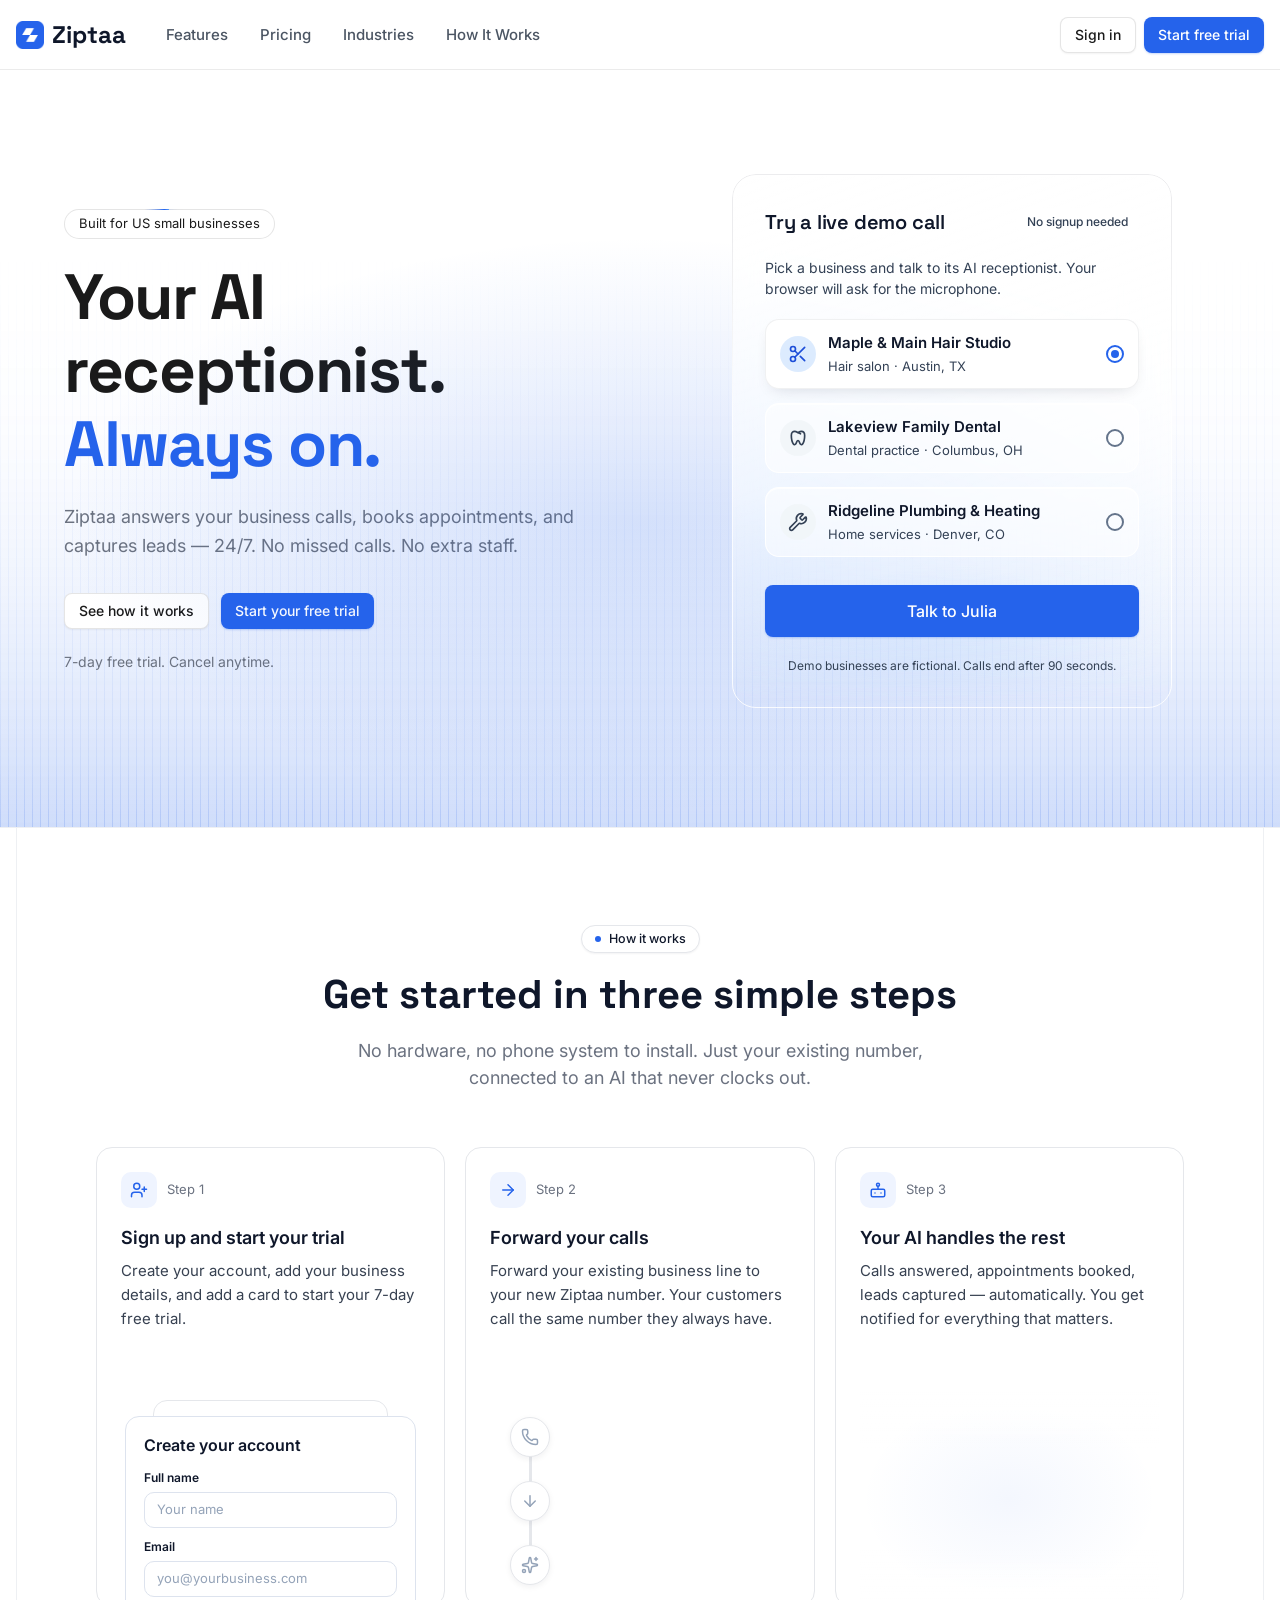
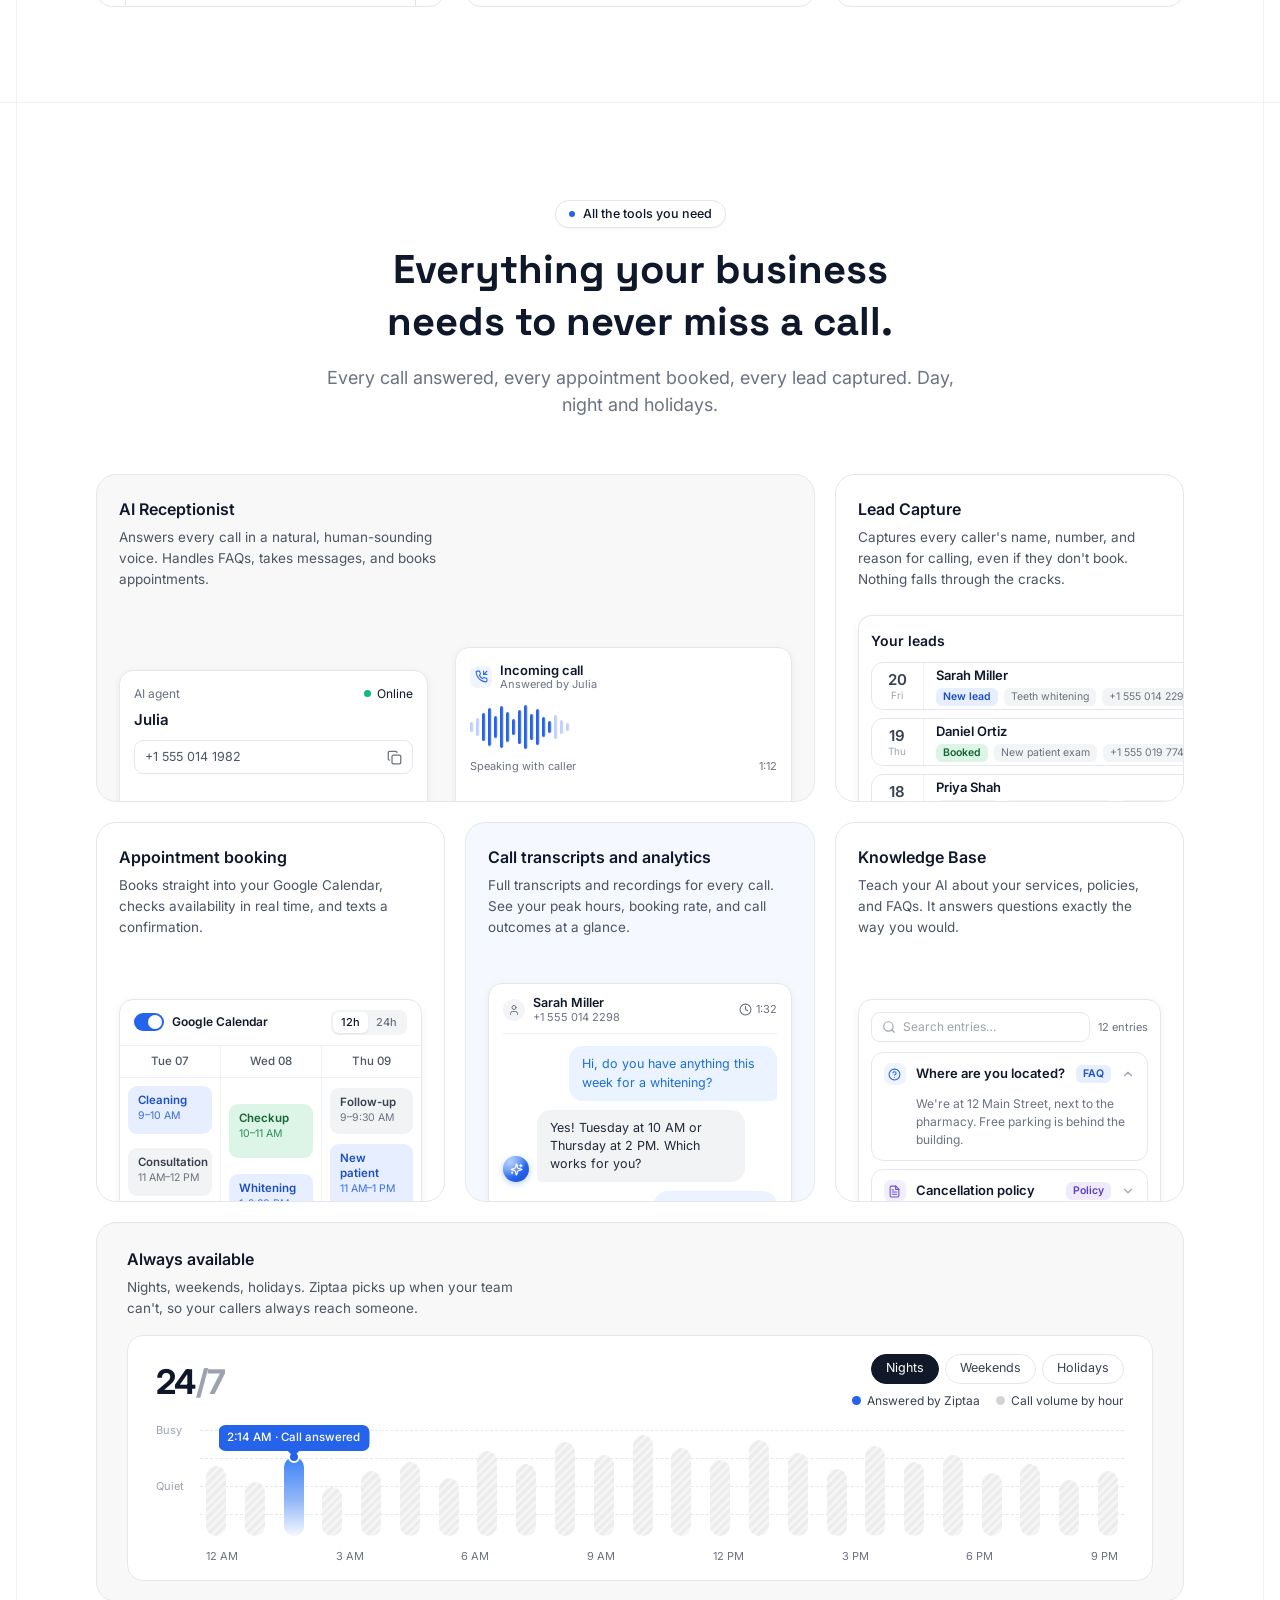
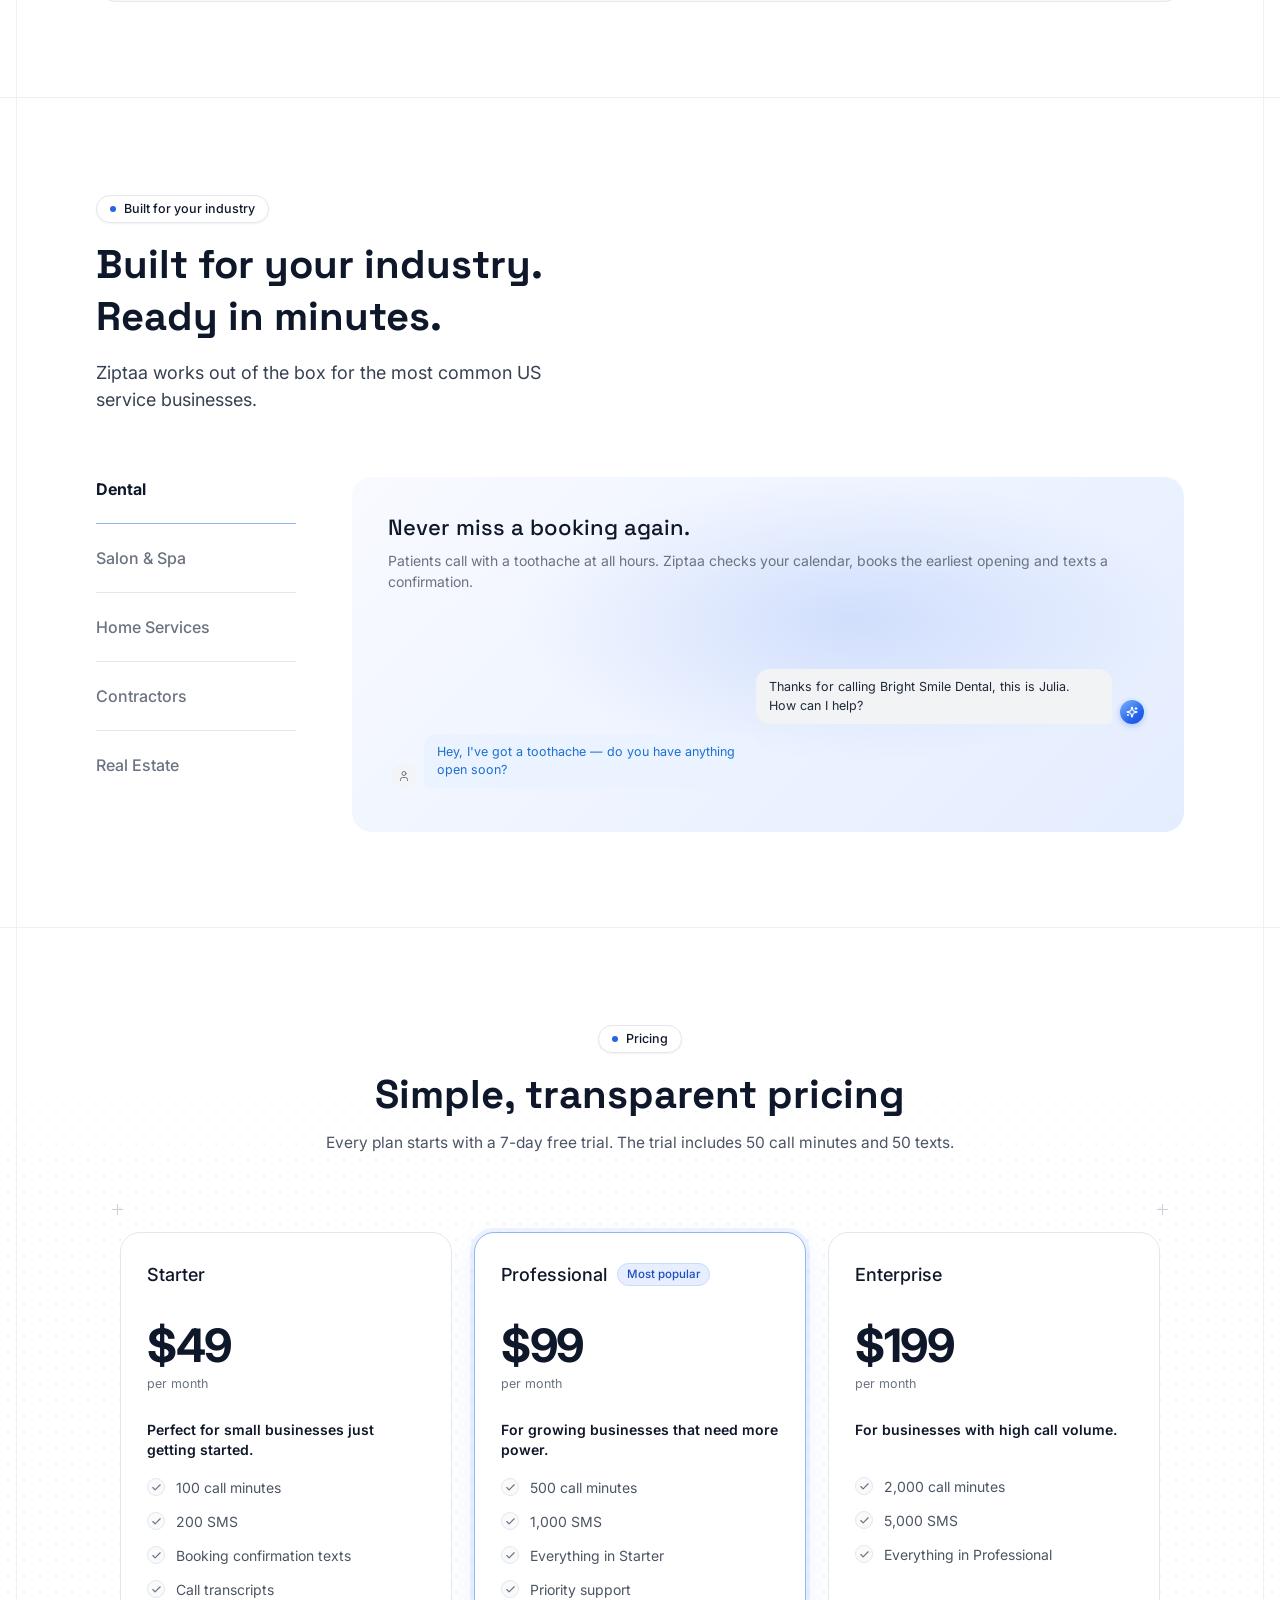
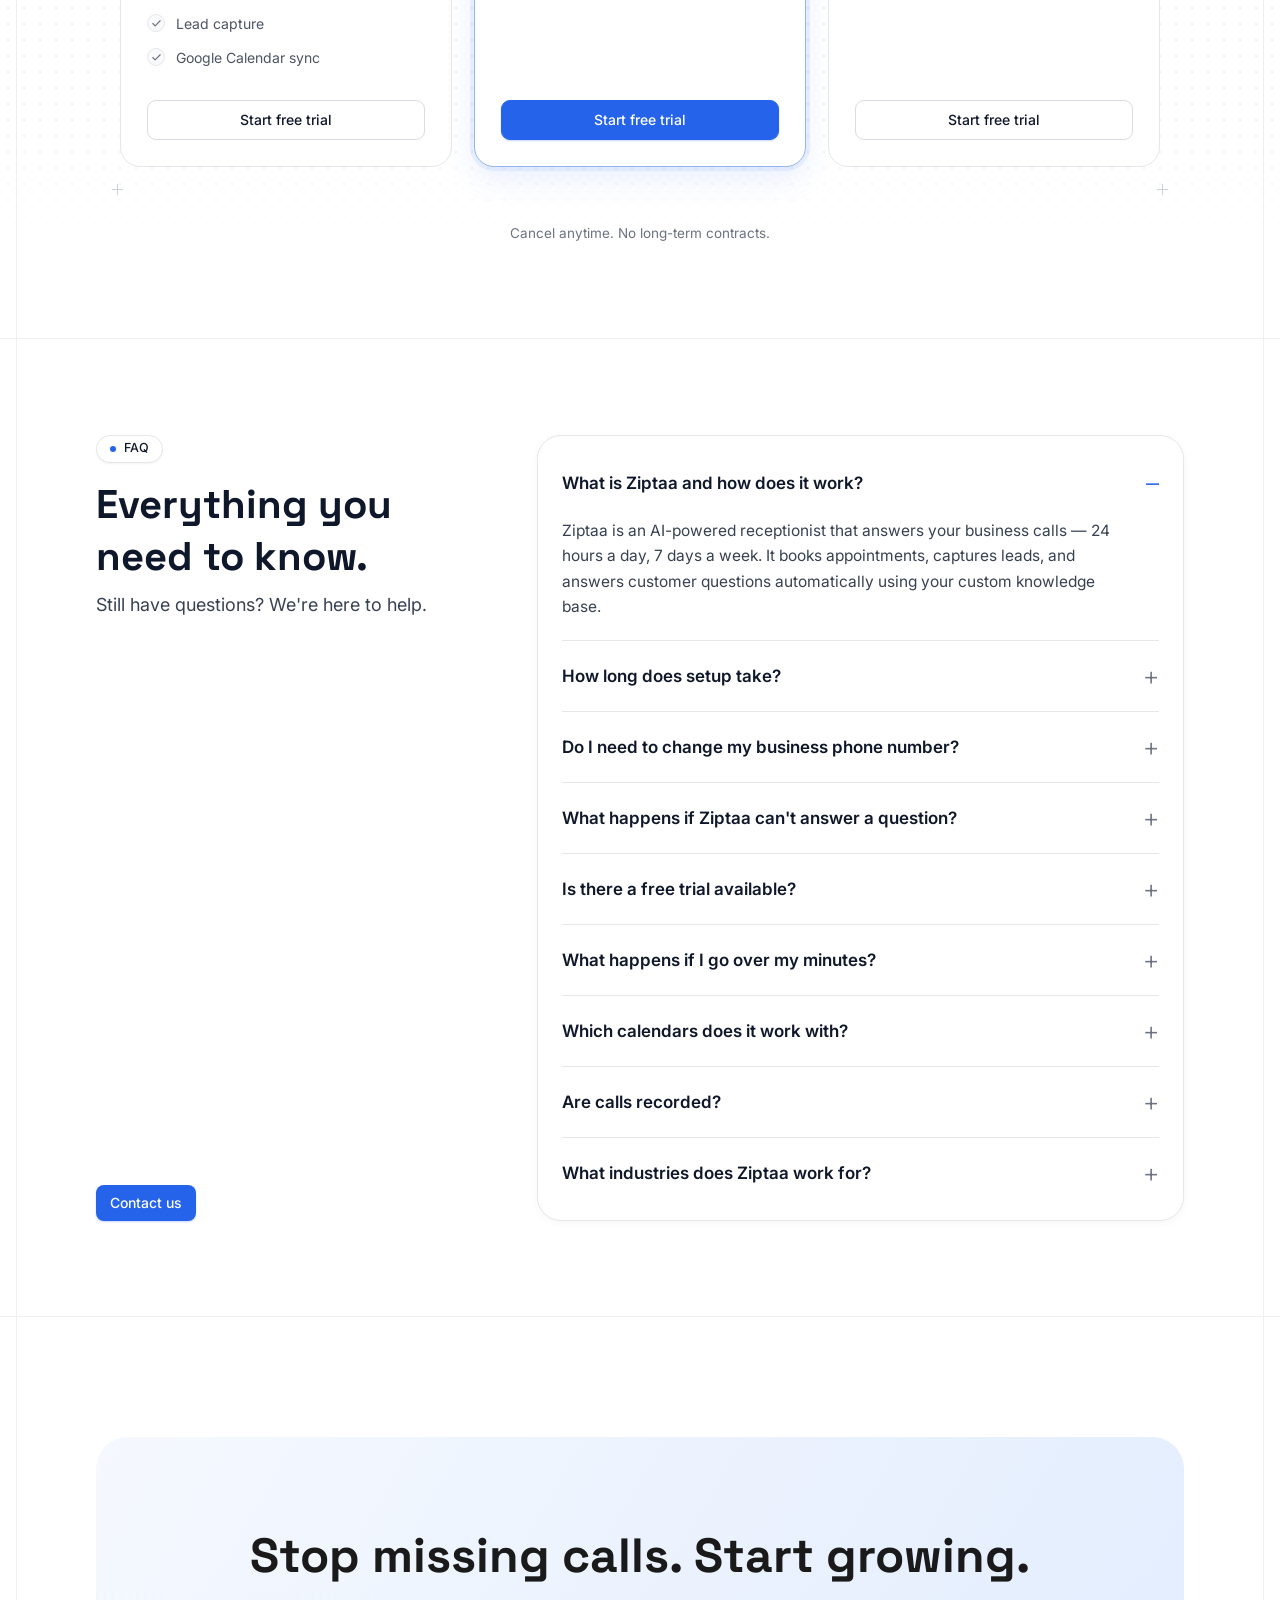
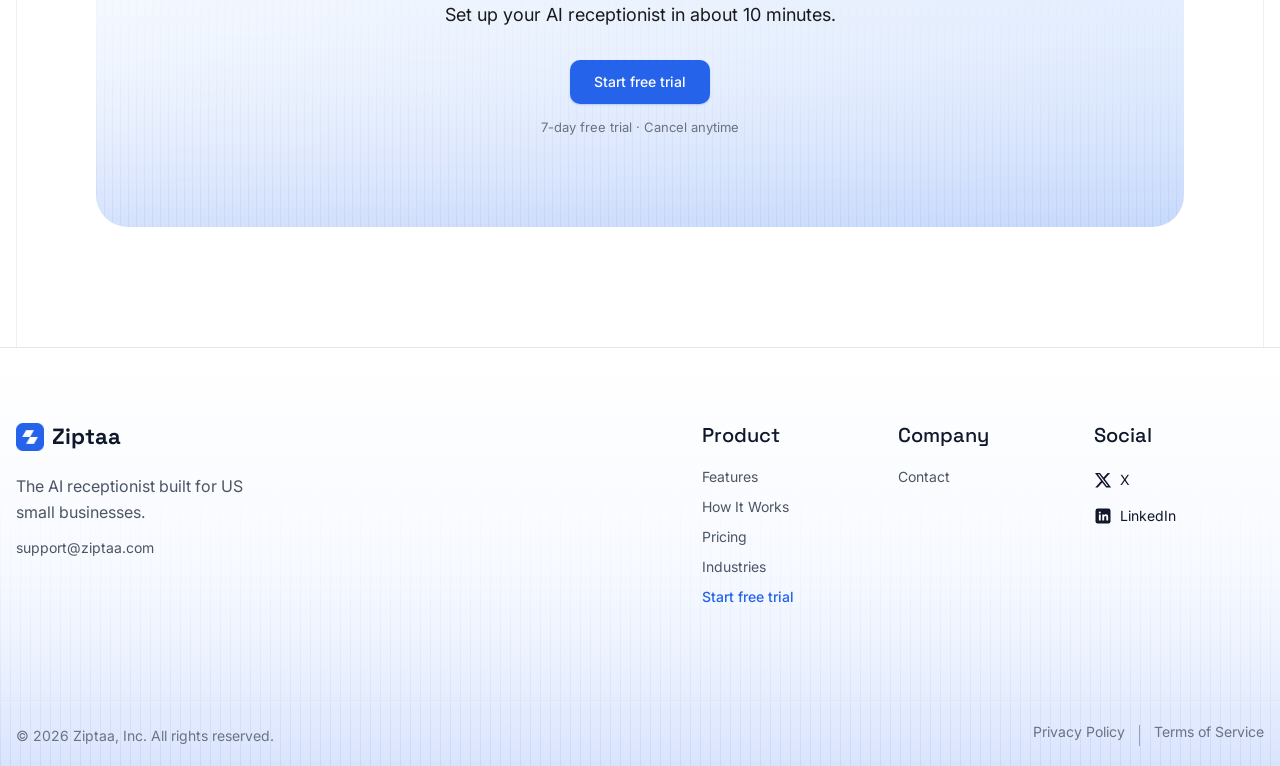
==== commit 2d18c837: "Add demo card states and call controller with a fake call" ====
--- a/index.html
+++ b/index.html
@@ -784,5 +784,7 @@
 </footer>
 
 <script src="main.js"></script>
+<script src="demo-call-fake.js"></script>
+<script src="demo-card.js"></script>
 </body>
 </html>
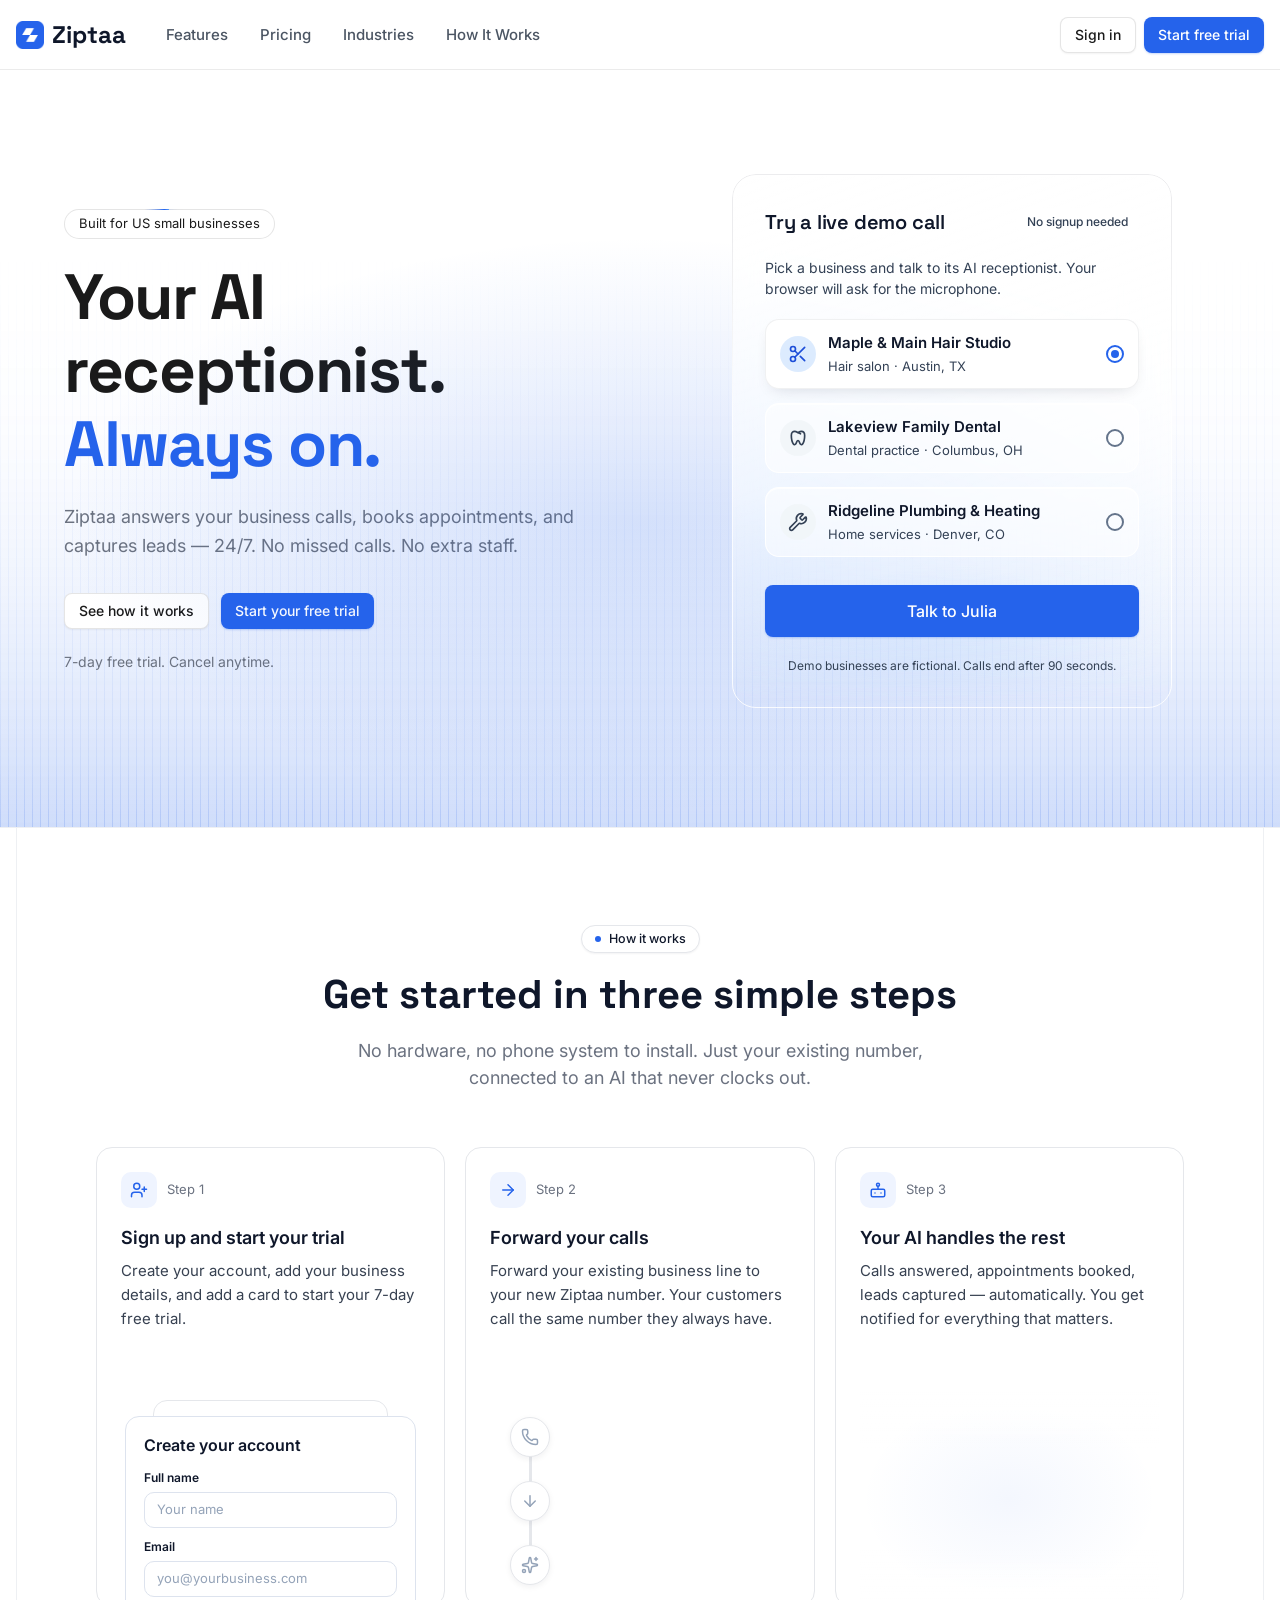
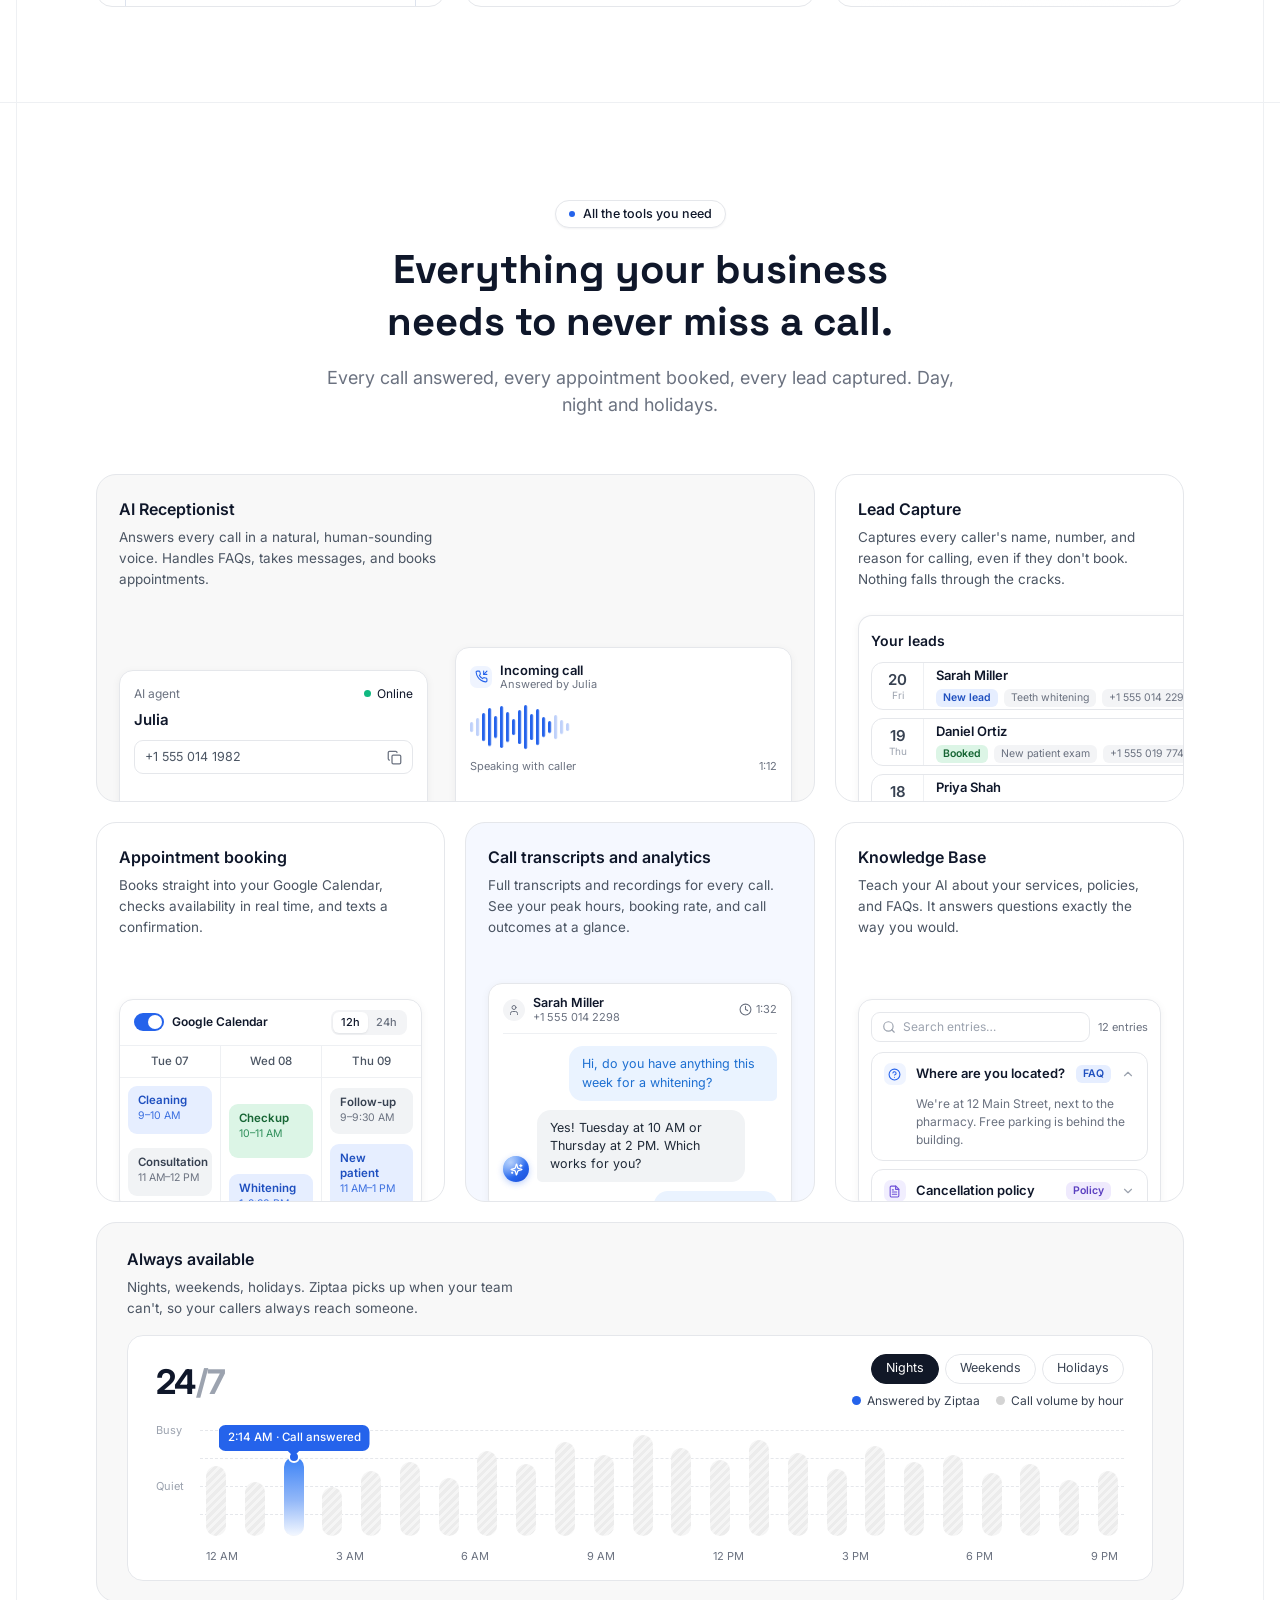
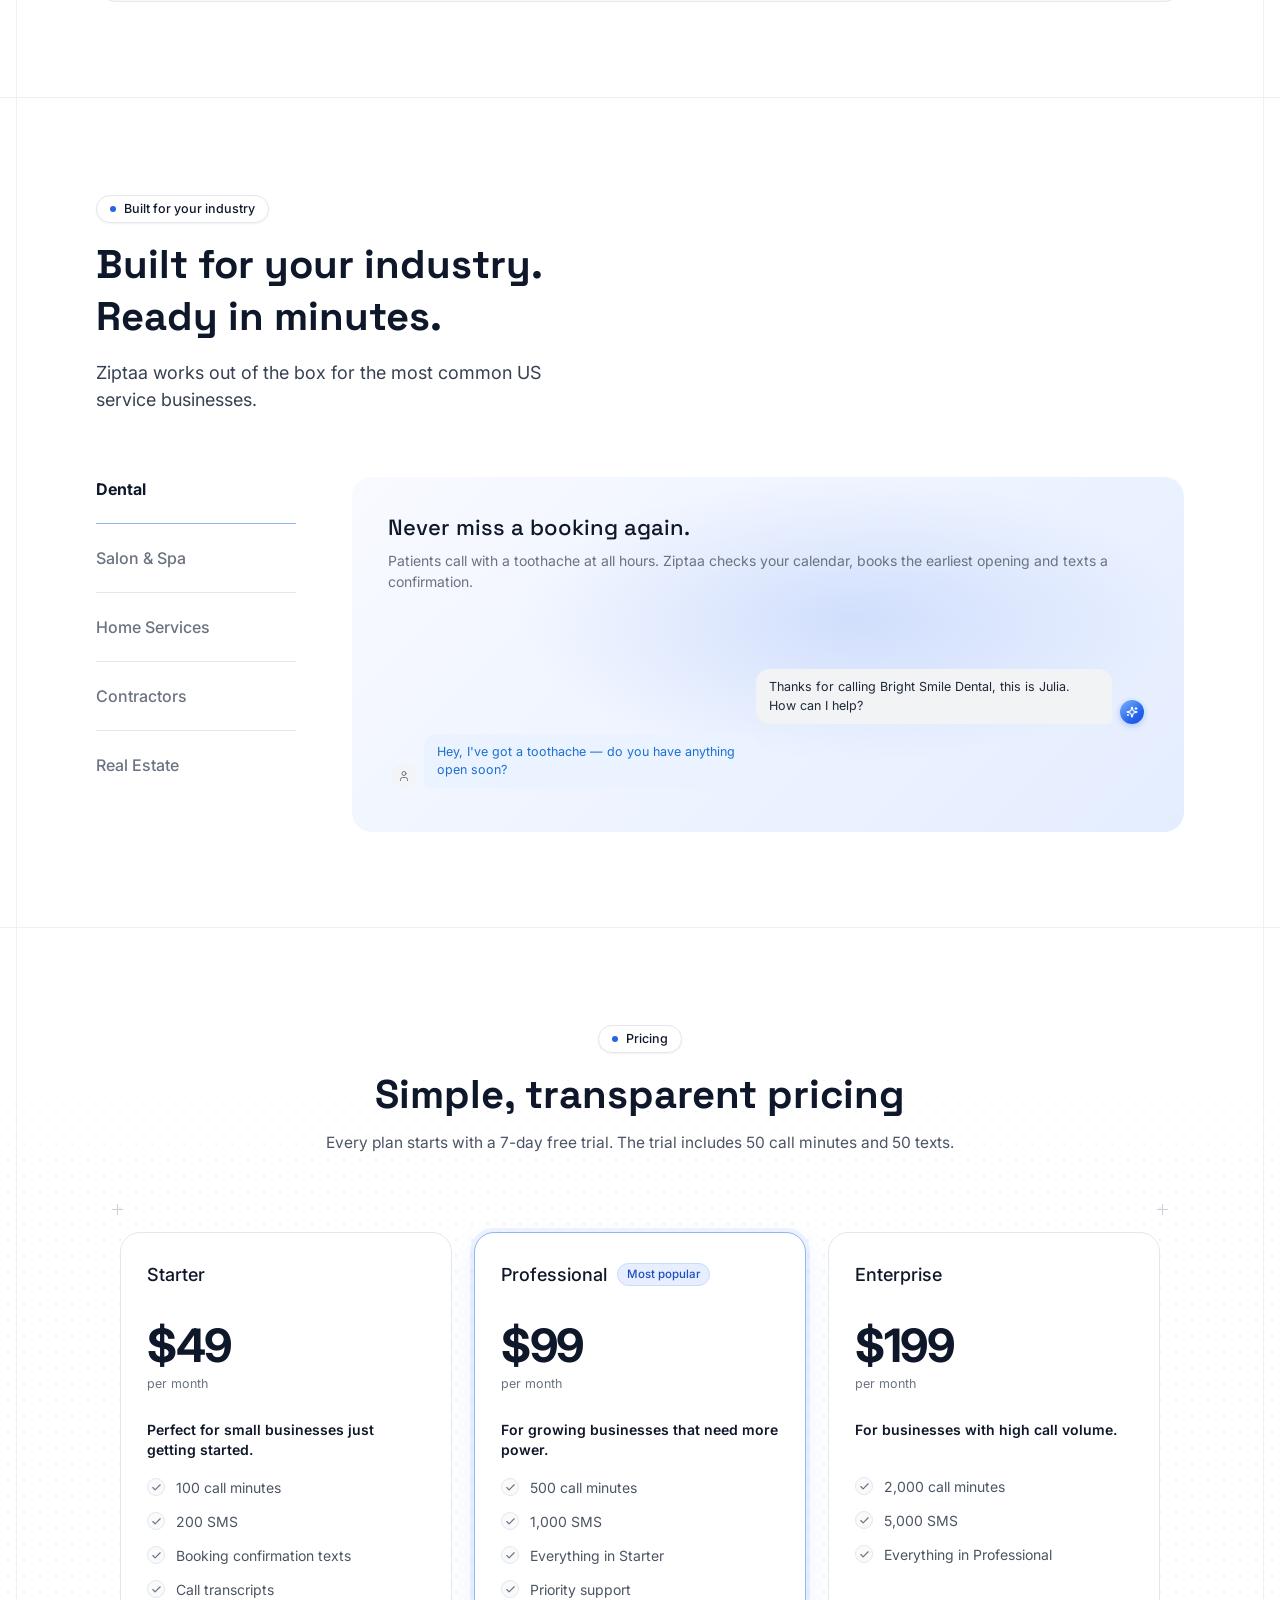
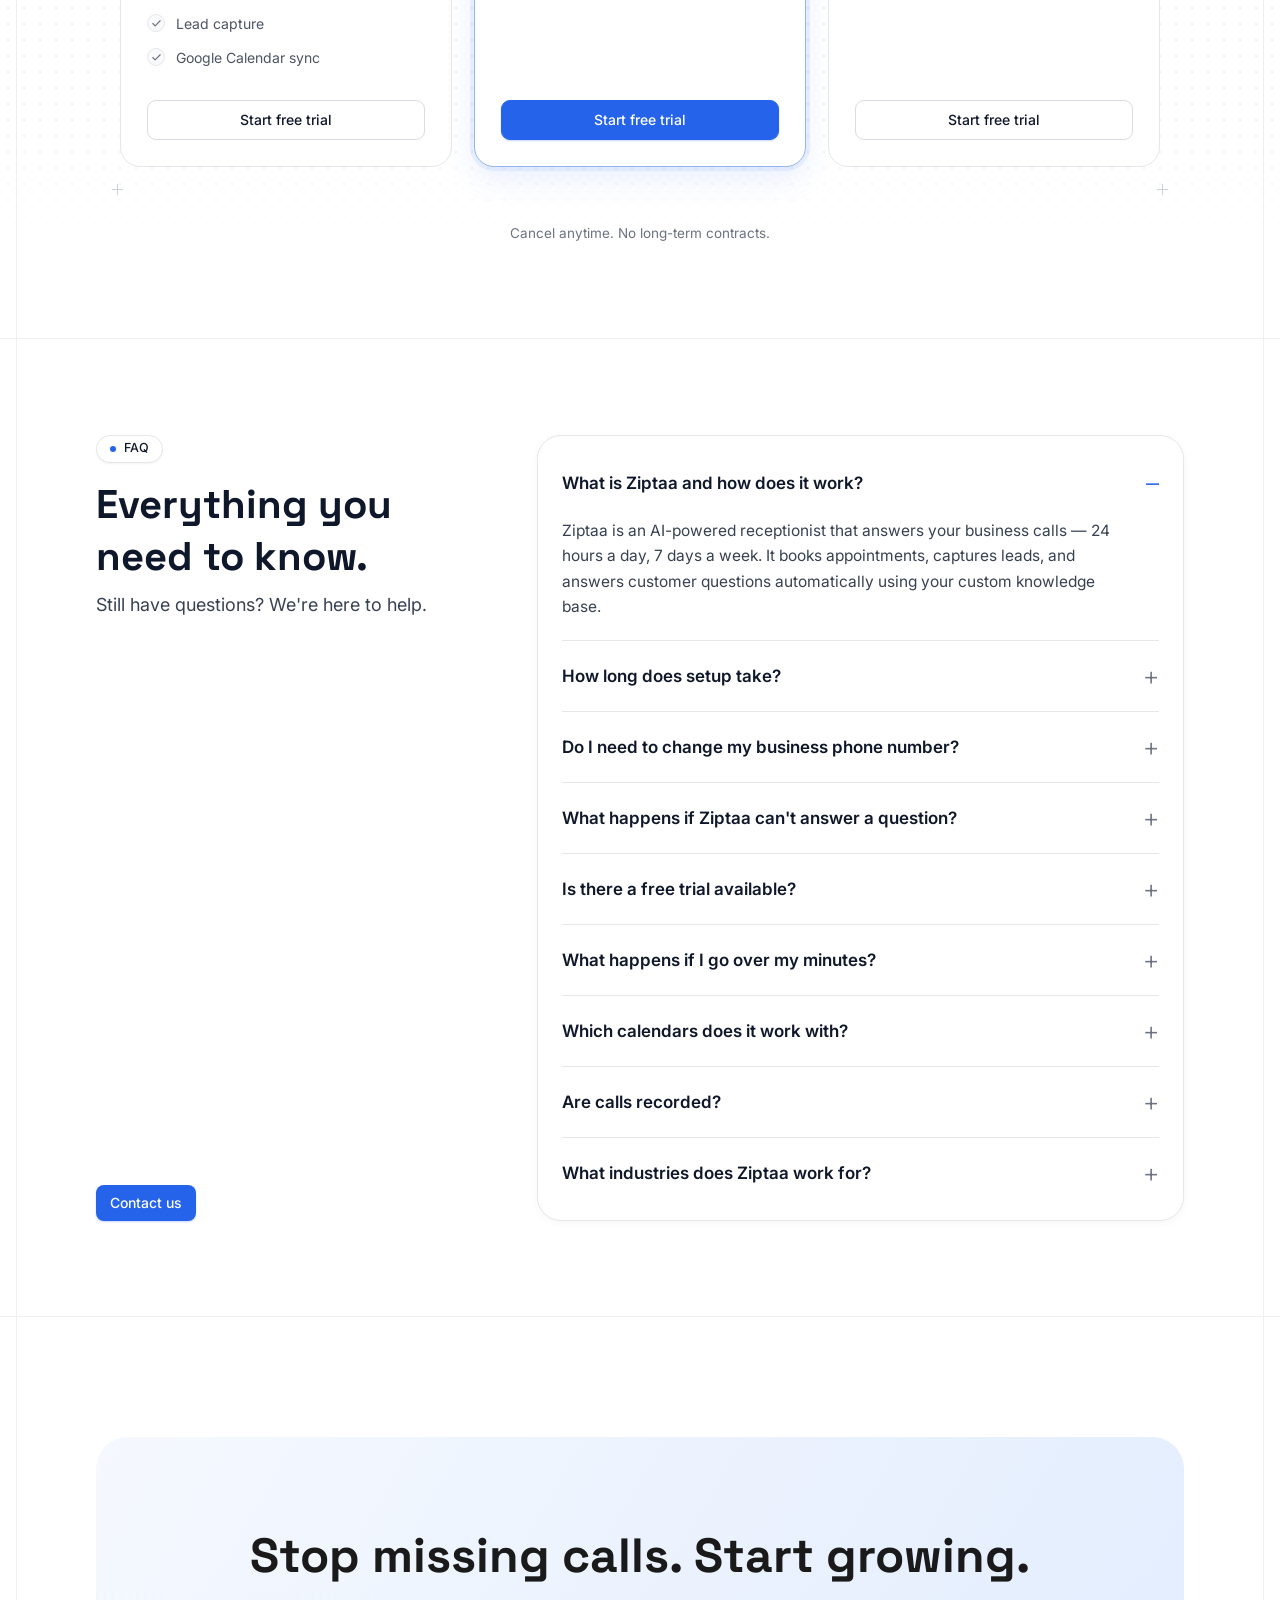
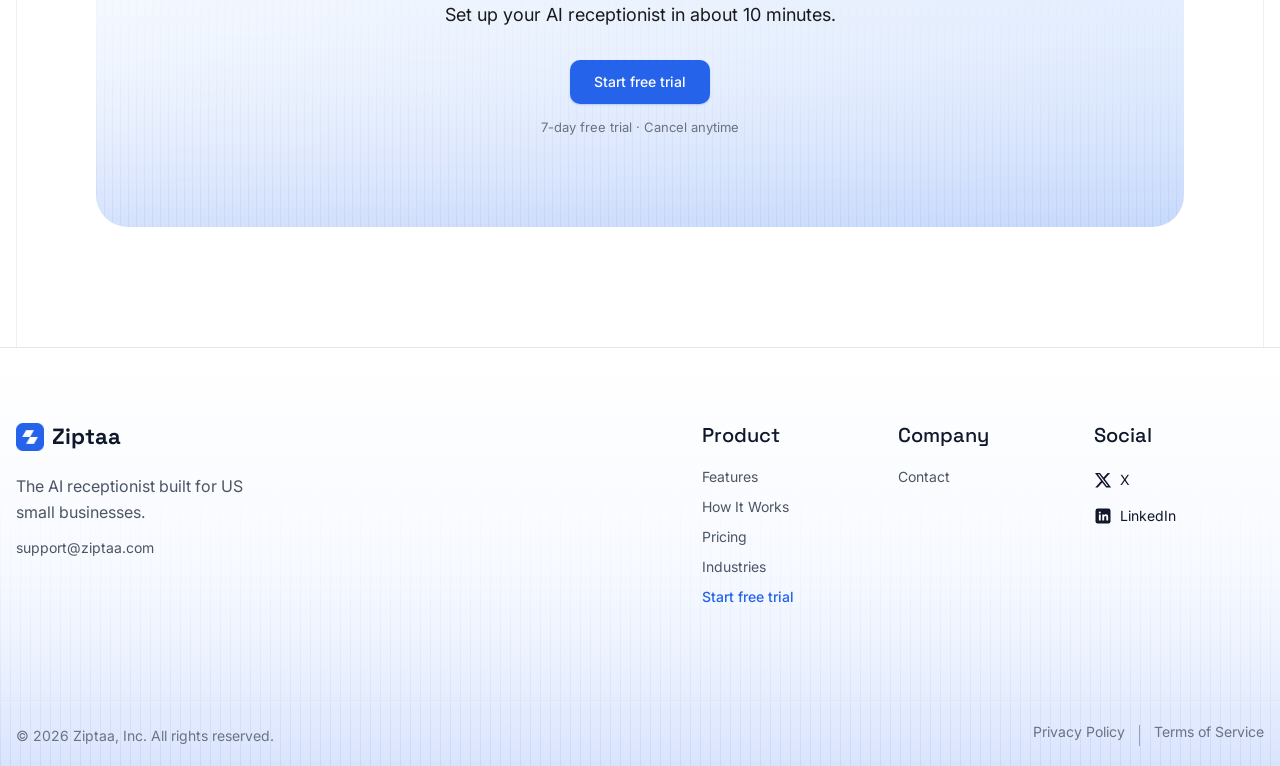
==== commit 518db489: "Add demo card states and call controller with a fake call" ====
--- a/index.html
+++ b/index.html
@@ -85,7 +85,7 @@
         <fieldset class="demo-options">
           <legend class="demo-legend">Choose a demo business</legend>
           <label class="demo-opt">
-            <input type="radio" name="demo-scenario" value="salon" checked>
+            <input type="radio" name="demo-scenario" value="salon" data-agent="Julia" checked>
             <span class="demo-opt-body">
               <span class="demo-avatar"><svg xmlns="http://www.w3.org/2000/svg" width="20" height="20" viewBox="0 0 24 24" fill="none" stroke="currentColor" stroke-width="2" stroke-linecap="round" stroke-linejoin="round" aria-hidden="true"><circle cx="6" cy="6" r="3"/><path d="M8.12 8.12 12 12"/><path d="M20 4 8.12 15.88"/><circle cx="6" cy="18" r="3"/><path d="M14.8 14.8 20 20"/></svg></span>
               <span class="demo-opt-text"><strong>Maple &amp; Main Hair Studio</strong><small>Hair salon · Austin, TX</small></span>
@@ -93,7 +93,7 @@
             </span>
           </label>
           <label class="demo-opt">
-            <input type="radio" name="demo-scenario" value="dental">
+            <input type="radio" name="demo-scenario" value="dental" data-agent="Emma">
             <span class="demo-opt-body">
               <span class="demo-avatar"><svg xmlns="http://www.w3.org/2000/svg" width="20" height="20" viewBox="0 0 24 24" fill="none" stroke="currentColor" stroke-width="2" stroke-linecap="round" stroke-linejoin="round" aria-hidden="true"><path d="M12 5.5c-1.074 -.586 -2.583 -1.5 -4 -1.5c-2.1 0 -4 1.247 -4 5c0 4.899 1.056 8.41 2.671 10.537c.573 .756 1.97 .521 2.567 -.236c.398 -.505 .819 -1.439 1.262 -2.801c.292 -.771 .892 -1.504 1.5 -1.5c.602 0 1.21 .737 1.5 1.5c.443 1.362 .864 2.295 1.262 2.8c.597 .759 2 .993 2.567 .237c1.615 -2.127 2.671 -5.637 2.671 -10.537c0 -3.74 -1.908 -5 -4 -5c-1.423 0 -2.92 .911 -4 1.5"/><path d="M12 5.5l3 1.5"/></svg></span>
               <span class="demo-opt-text"><strong>Lakeview Family Dental</strong><small>Dental practice · Columbus, OH</small></span>
@@ -101,7 +101,7 @@
             </span>
           </label>
           <label class="demo-opt">
-            <input type="radio" name="demo-scenario" value="home">
+            <input type="radio" name="demo-scenario" value="home" data-agent="Jack">
             <span class="demo-opt-body">
               <span class="demo-avatar"><svg xmlns="http://www.w3.org/2000/svg" width="20" height="20" viewBox="0 0 24 24" fill="none" stroke="currentColor" stroke-width="2" stroke-linecap="round" stroke-linejoin="round" aria-hidden="true"><path d="M14.7 6.3a1 1 0 0 0 0 1.4l1.6 1.6a1 1 0 0 0 1.4 0l3.106-3.105c.32-.322.863-.22.983.218a6 6 0 0 1-8.259 7.057l-7.91 7.91a1 1 0 0 1-2.999-3l7.91-7.91a6 6 0 0 1 7.057-8.259c.438.12.54.662.219.984z"/></svg></span>
               <span class="demo-opt-text"><strong>Ridgeline Plumbing &amp; Heating</strong><small>Home services · Denver, CO</small></span>
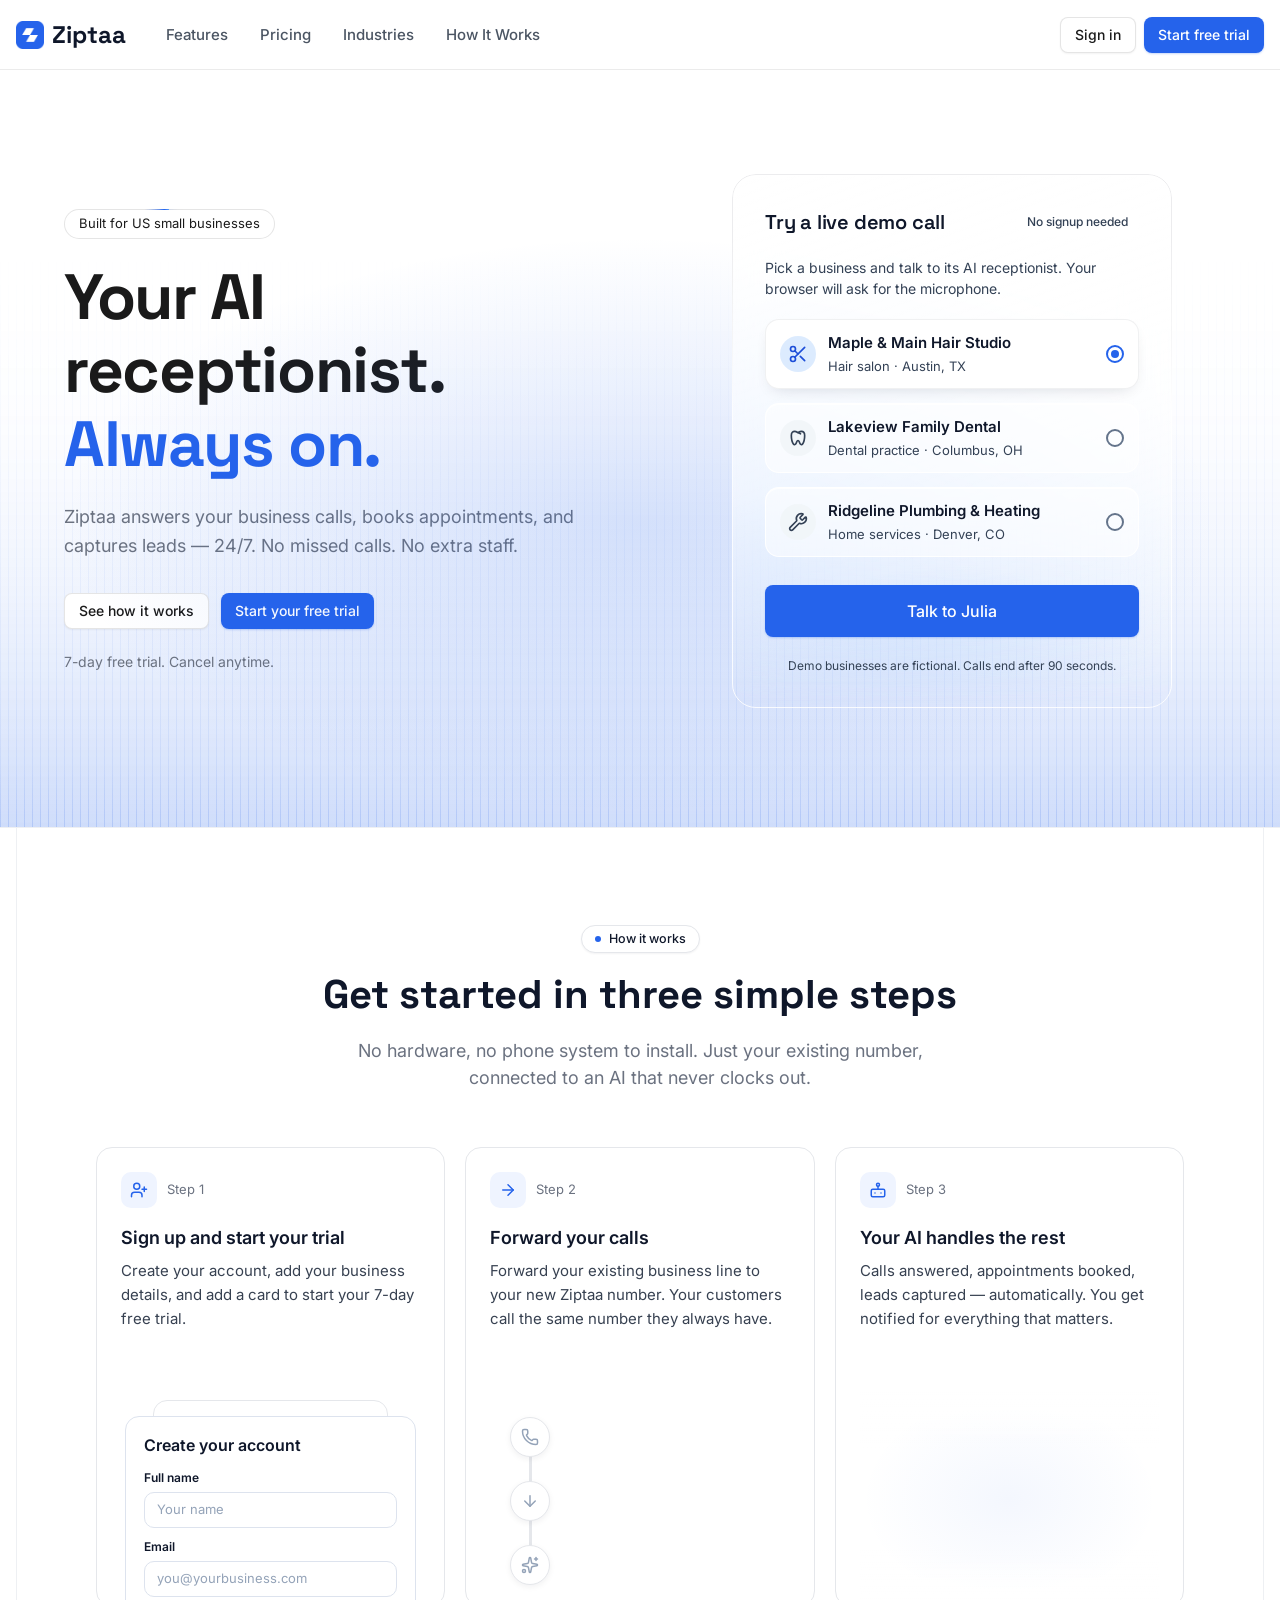
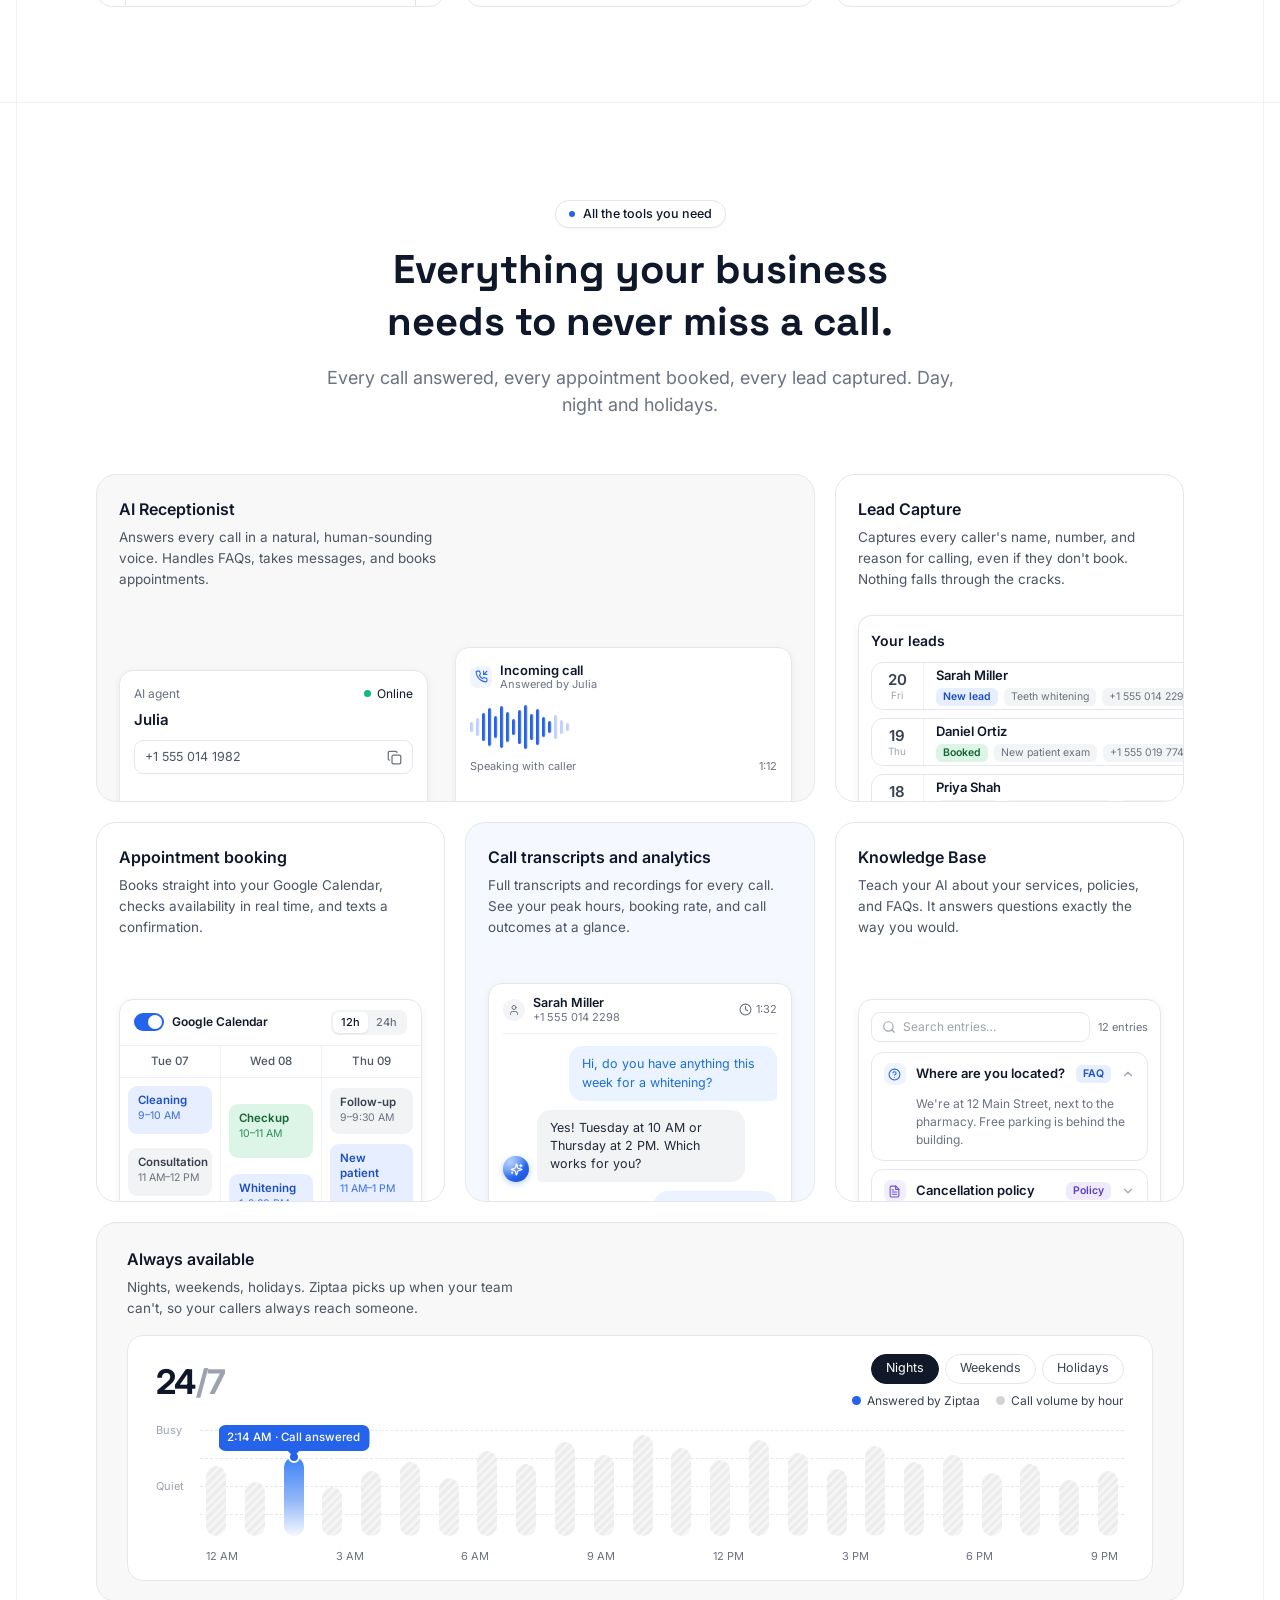
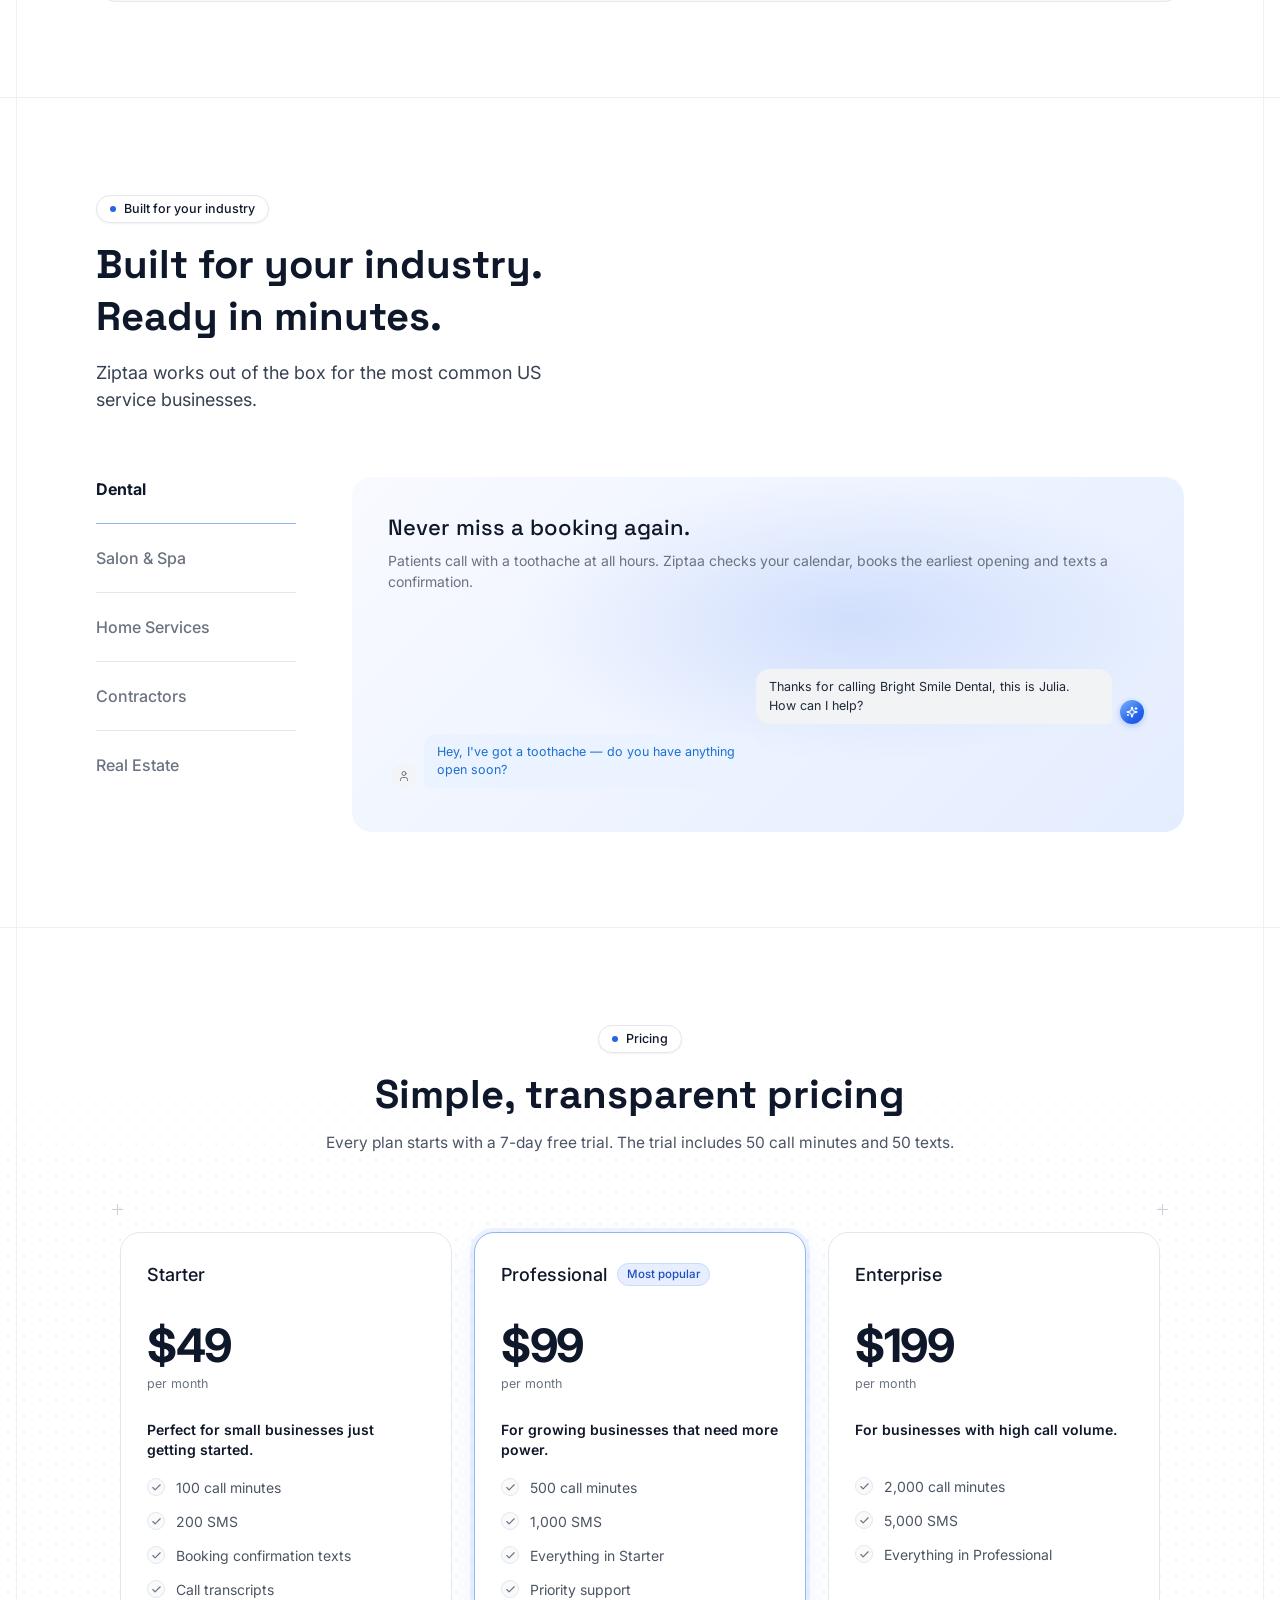
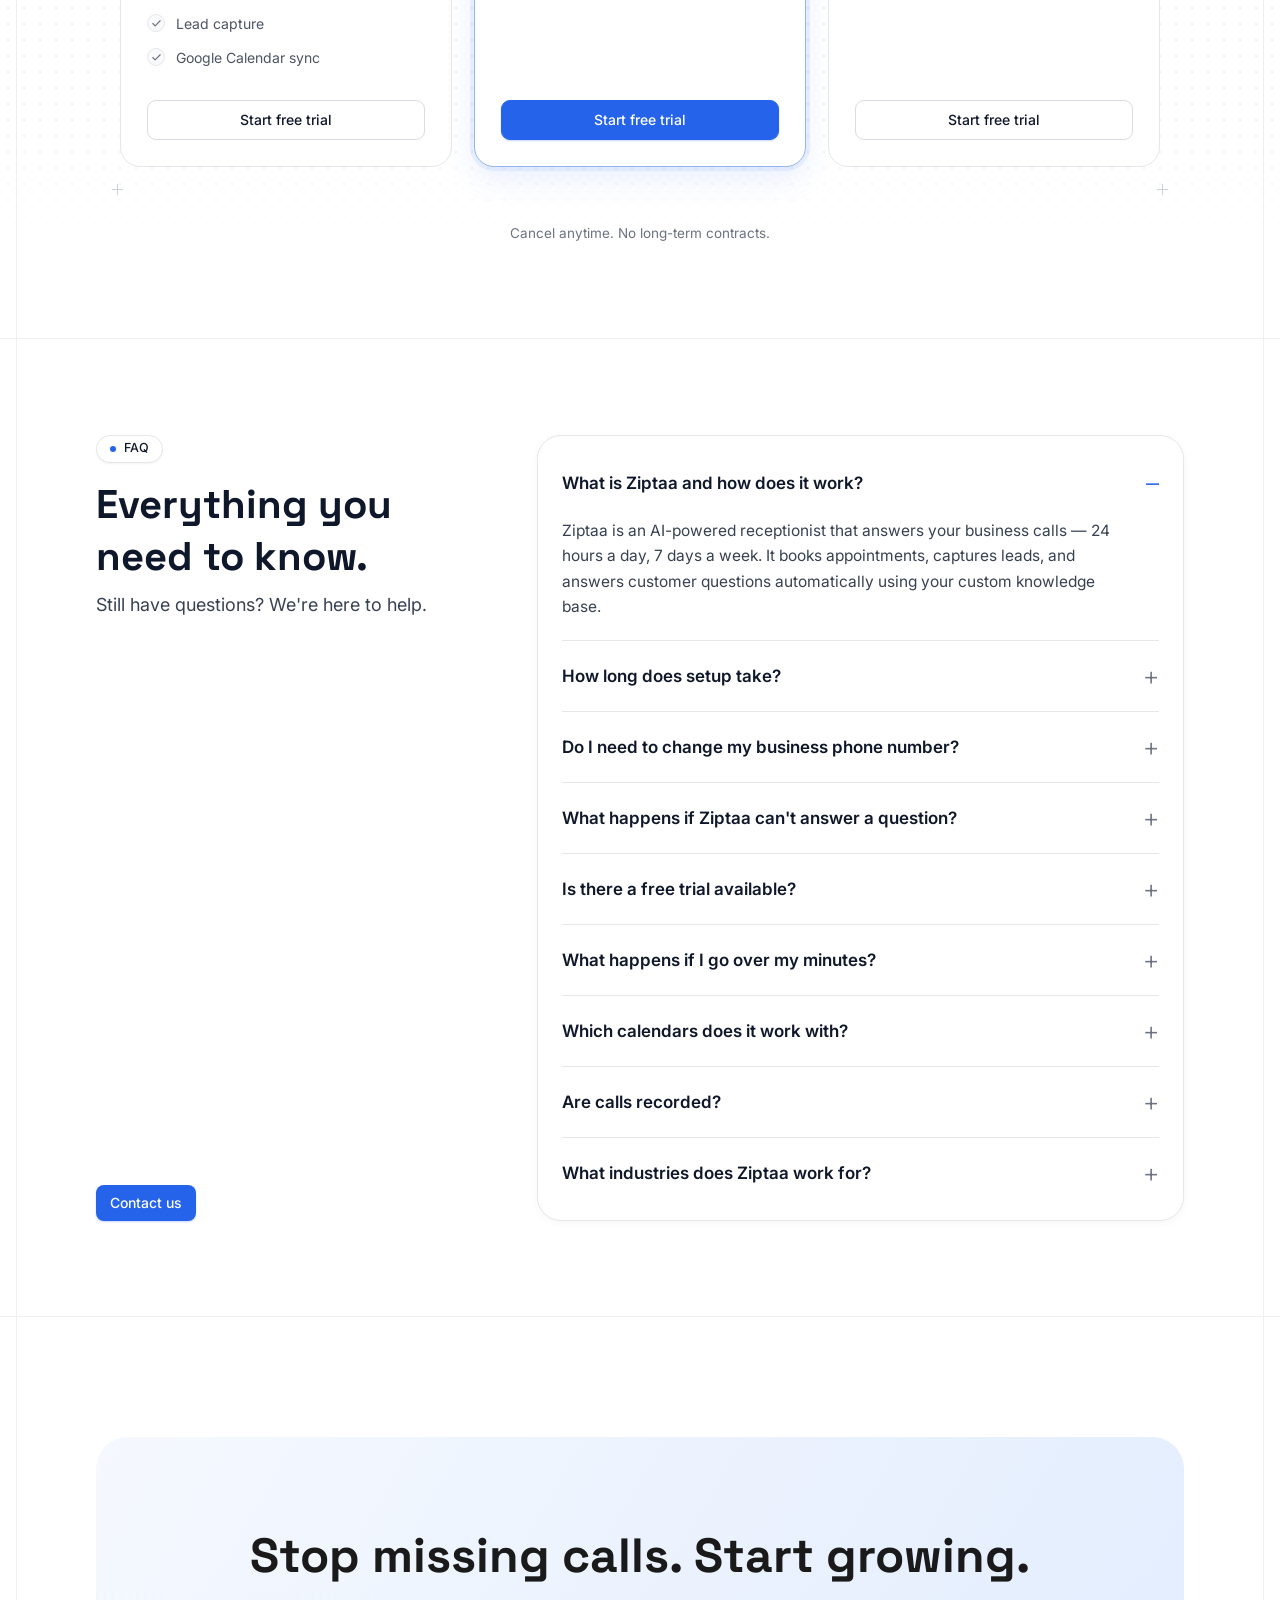
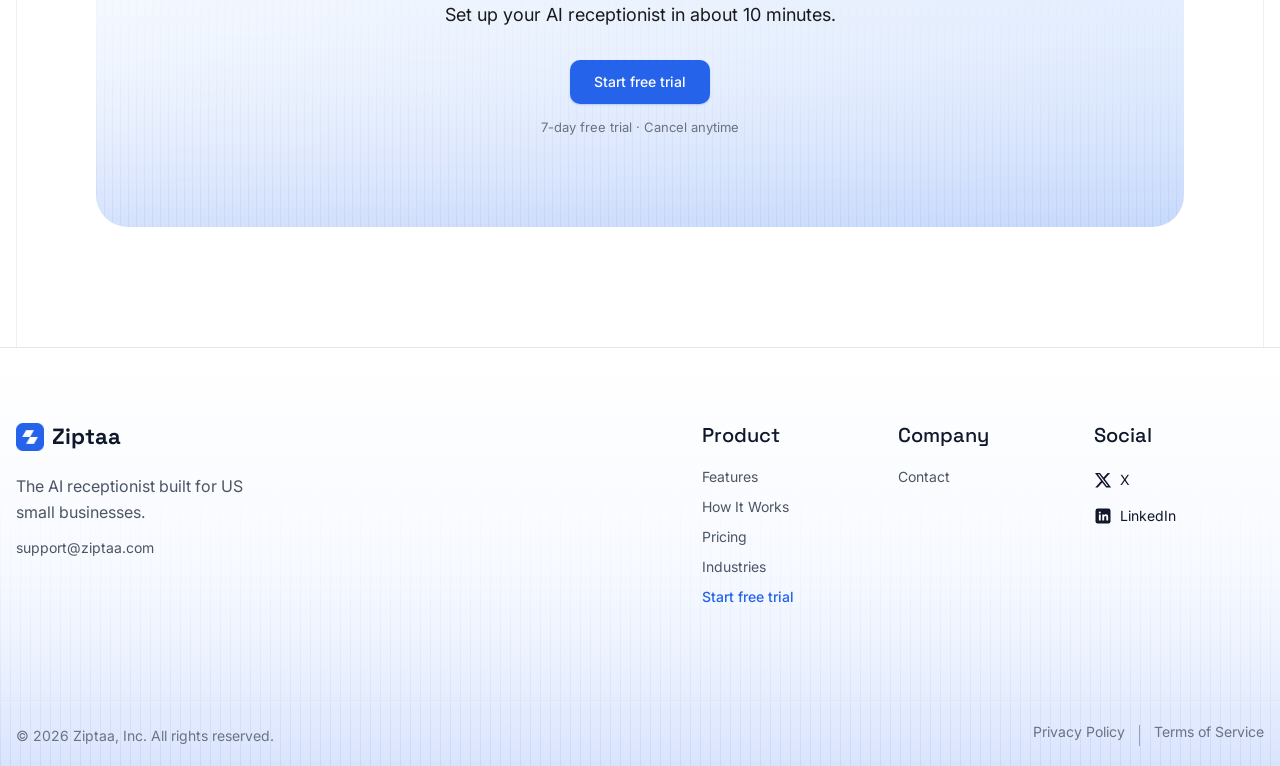
==== commit 956a8246: "Add demo card states, call controller and call sources" ====
--- a/index.html
+++ b/index.html
@@ -784,7 +784,7 @@
 </footer>
 
 <script src="main.js"></script>
-<script src="demo-call-fake.js"></script>
+<script src="demo-call-vapi.js"></script>
 <script src="demo-card.js"></script>
 </body>
 </html>
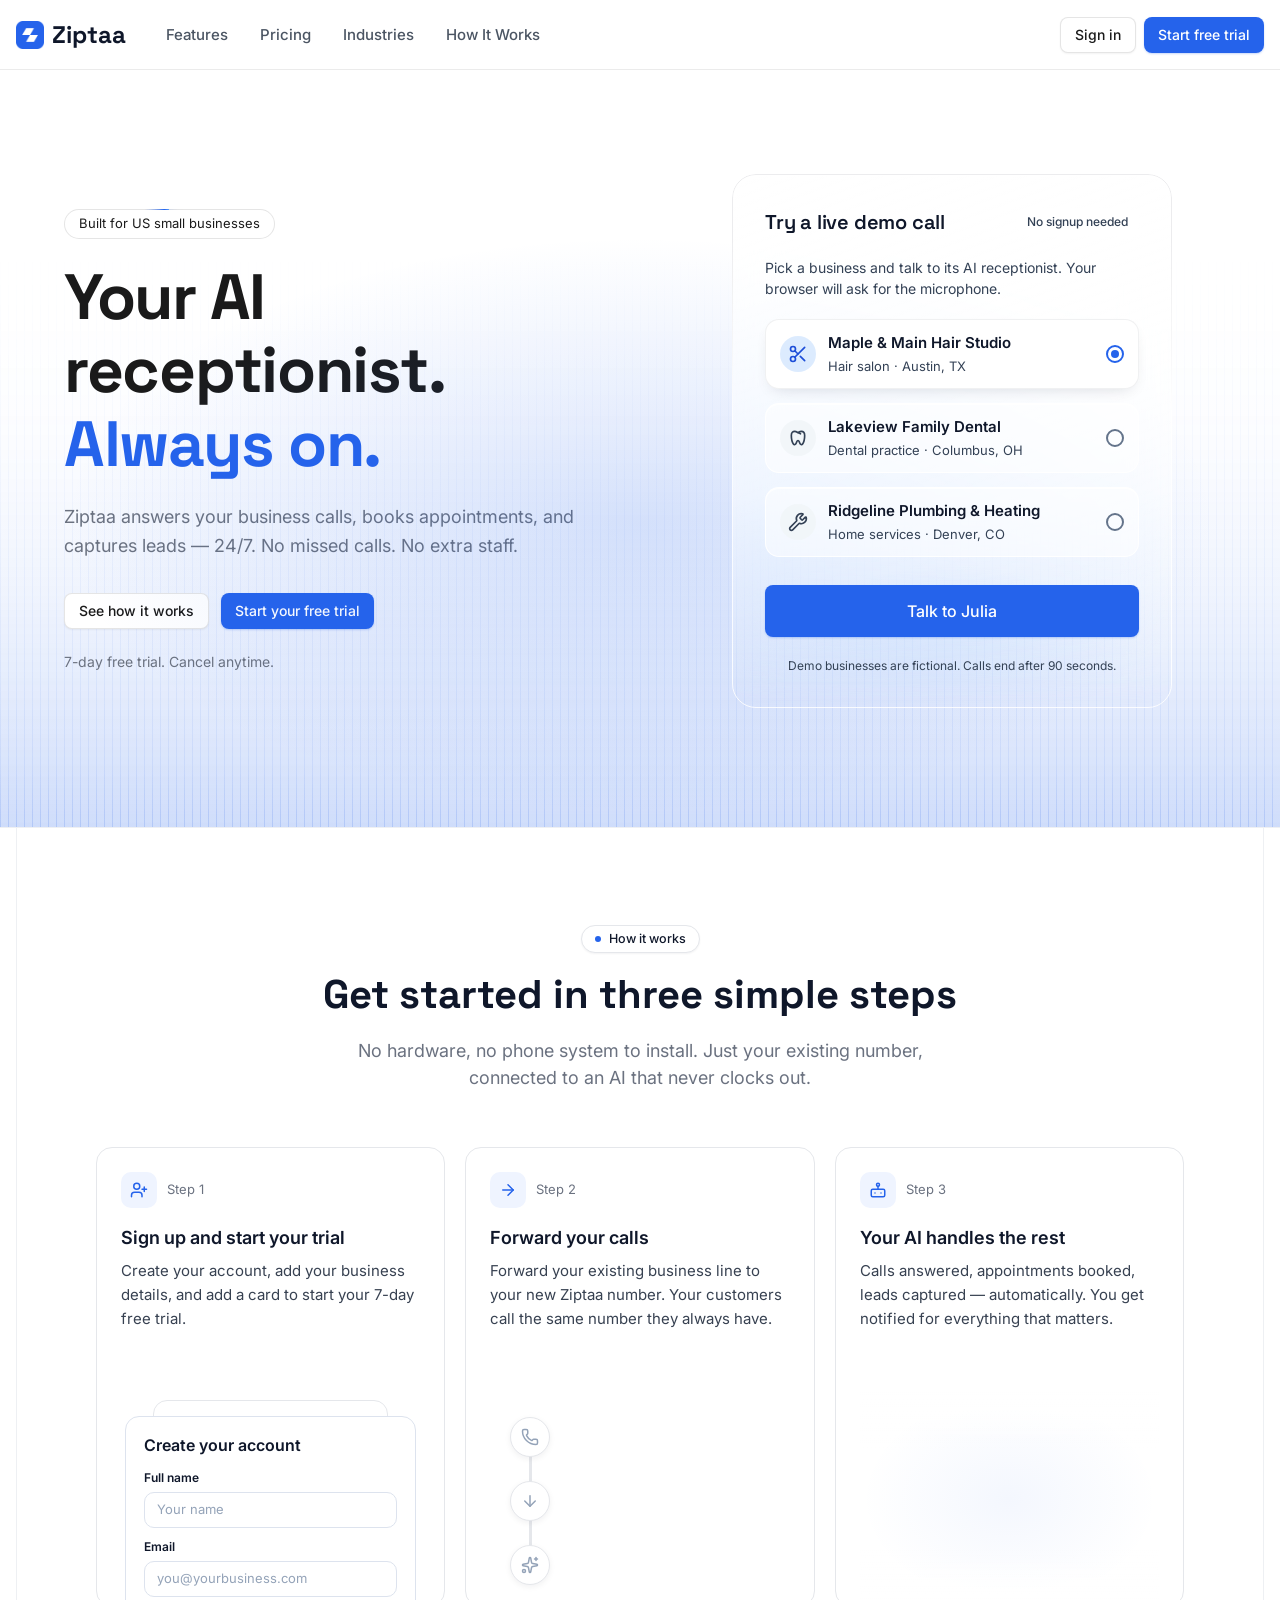
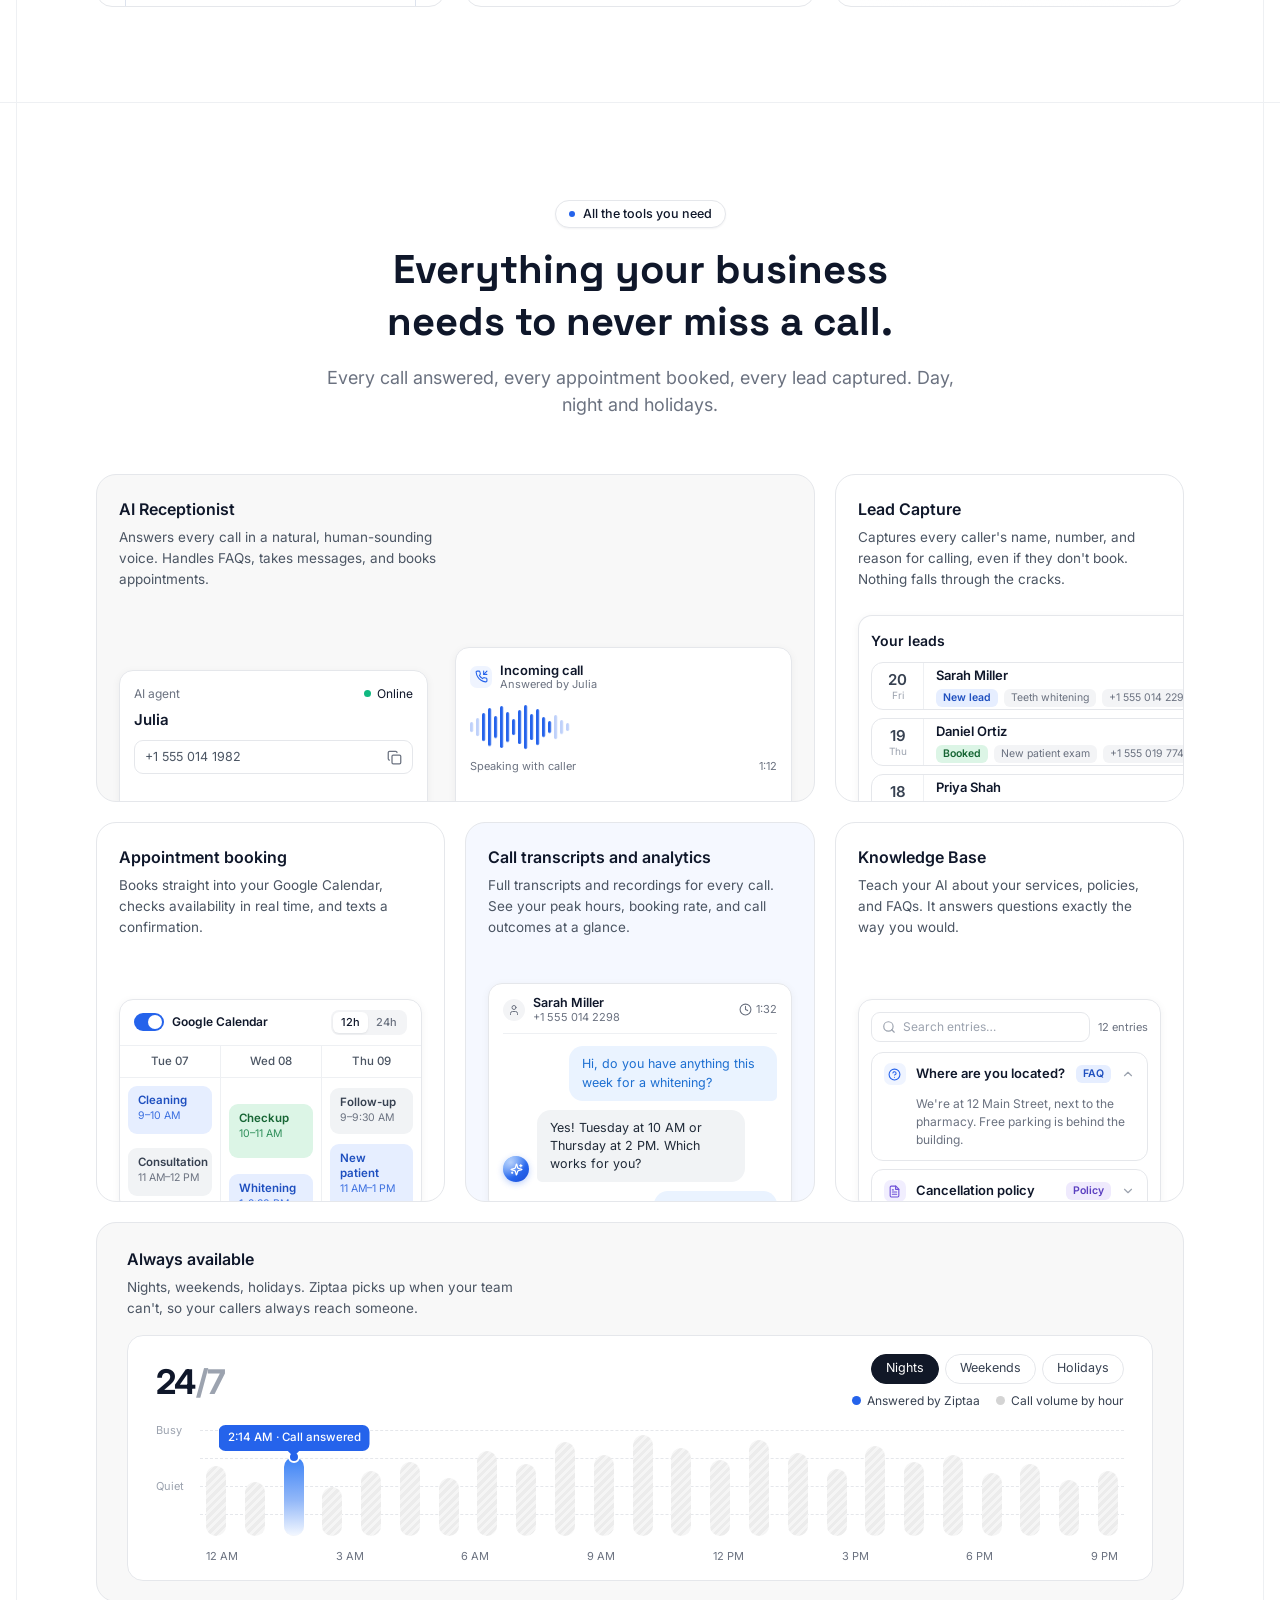
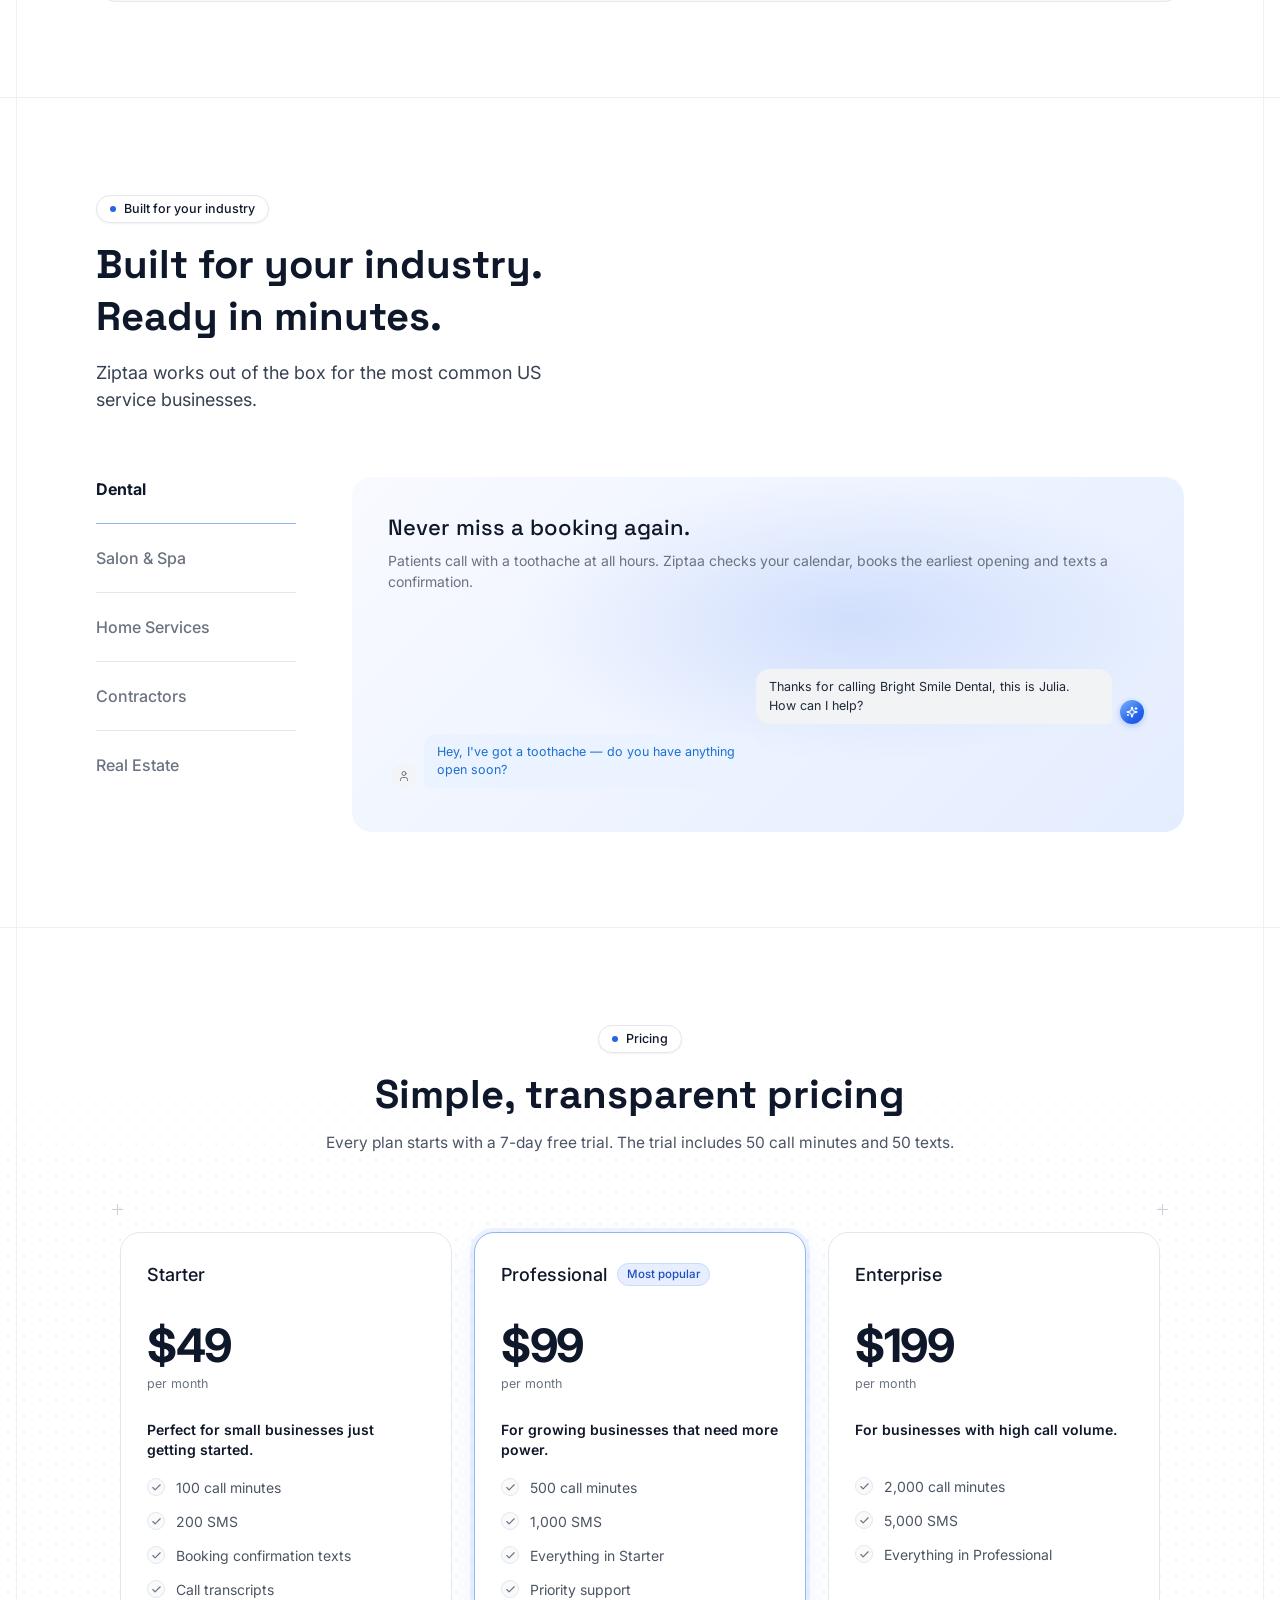
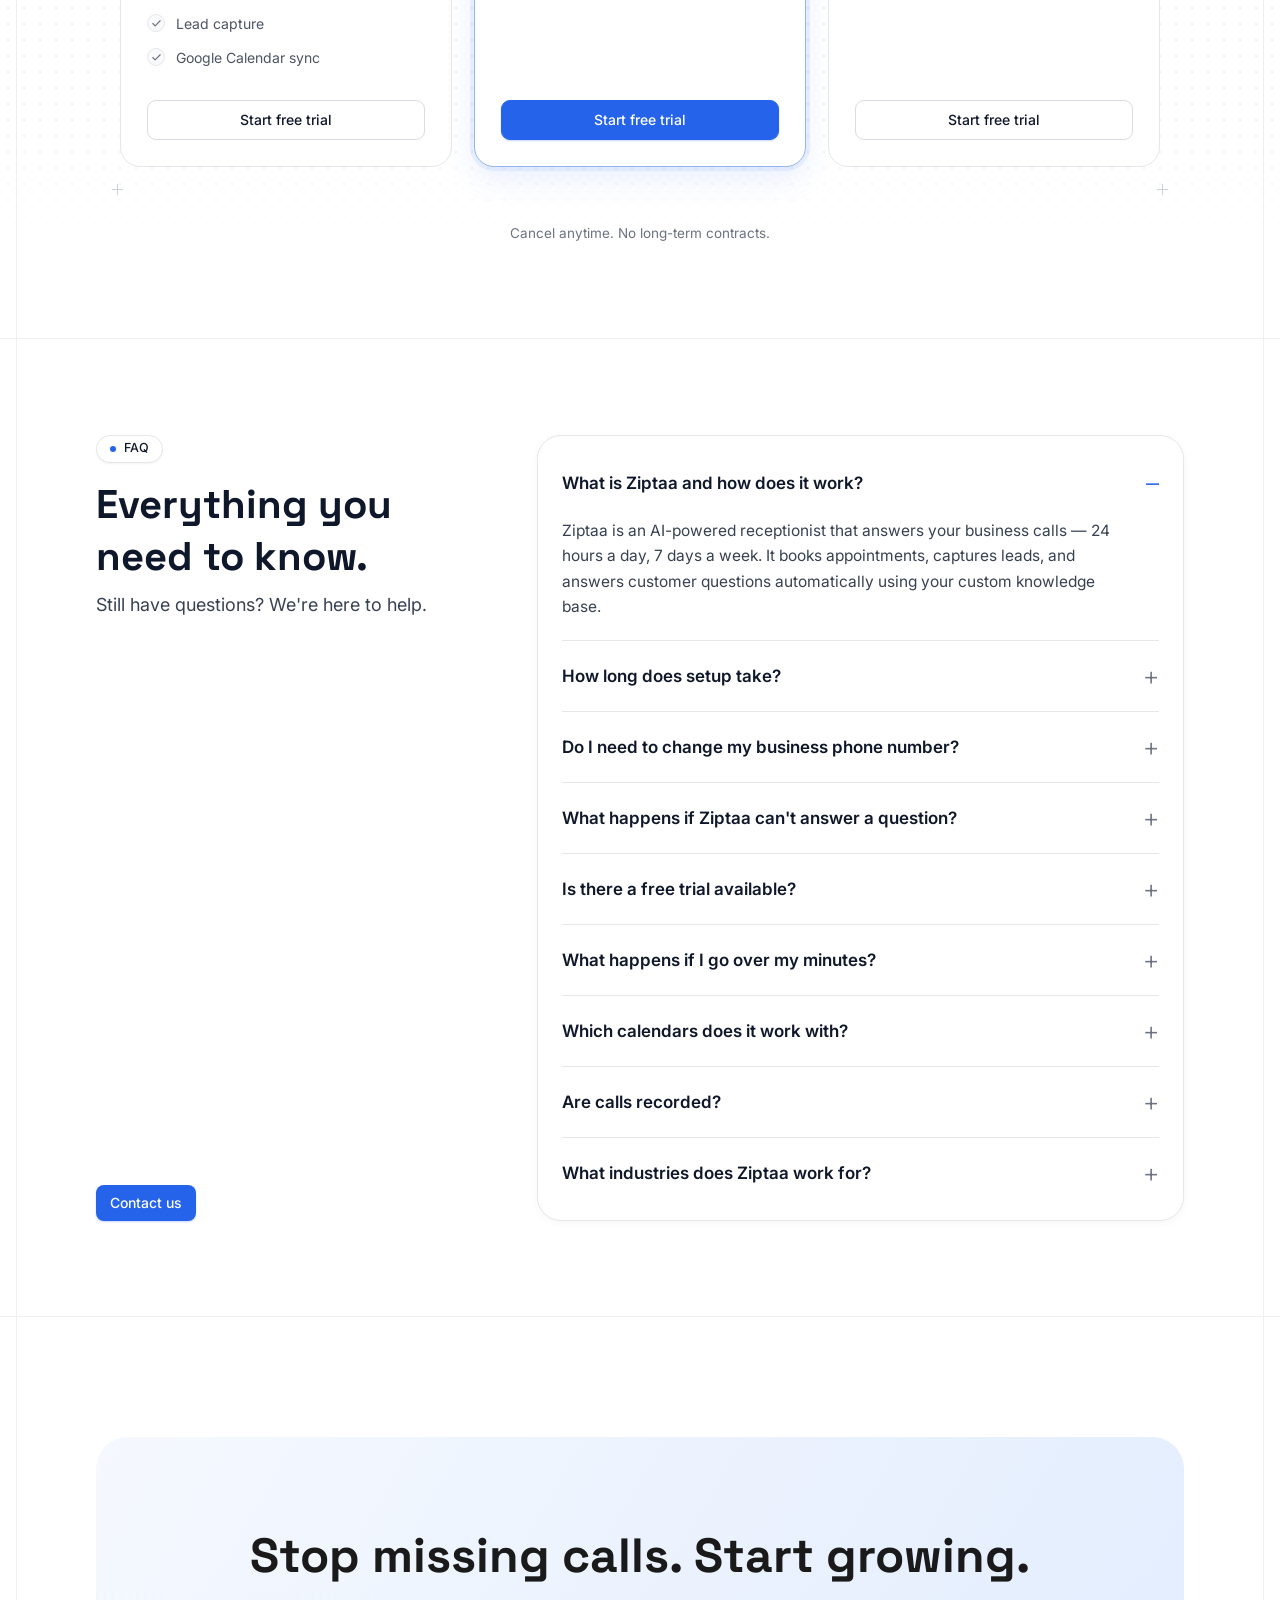
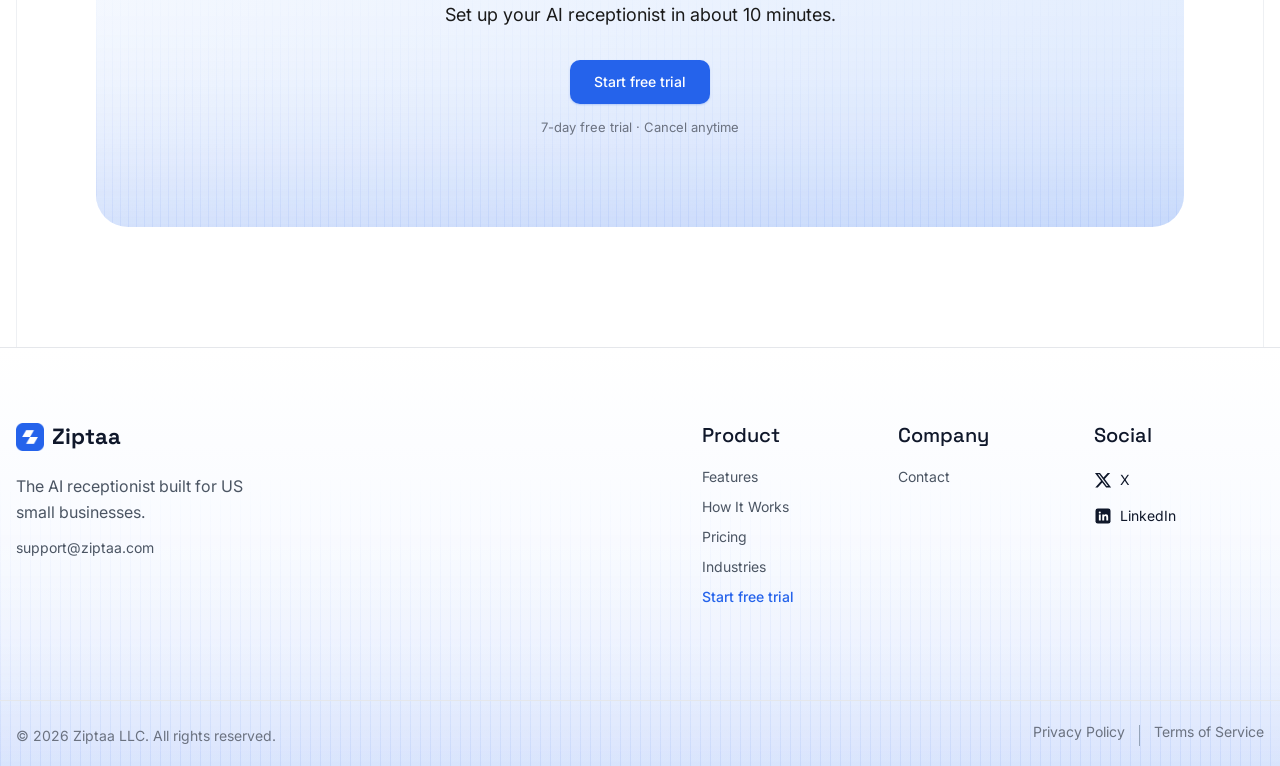
==== commit 7b86d45d: "Update company name to Ziptaa LLC and revise privacy and terms pages Co-Authored-By: Claude Sonnet 5" ====
--- a/index.html
+++ b/index.html
@@ -777,7 +777,7 @@
   </div>
   <div class="f-bottom">
     <div class="in">
-      <span>© 2026 Ziptaa, Inc. All rights reserved.</span>
+      <span>© 2026 Ziptaa LLC. All rights reserved.</span>
       <div class="f-links"><a href="privacy.html">Privacy Policy</a><a href="terms.html">Terms of Service</a></div>
     </div>
   </div>
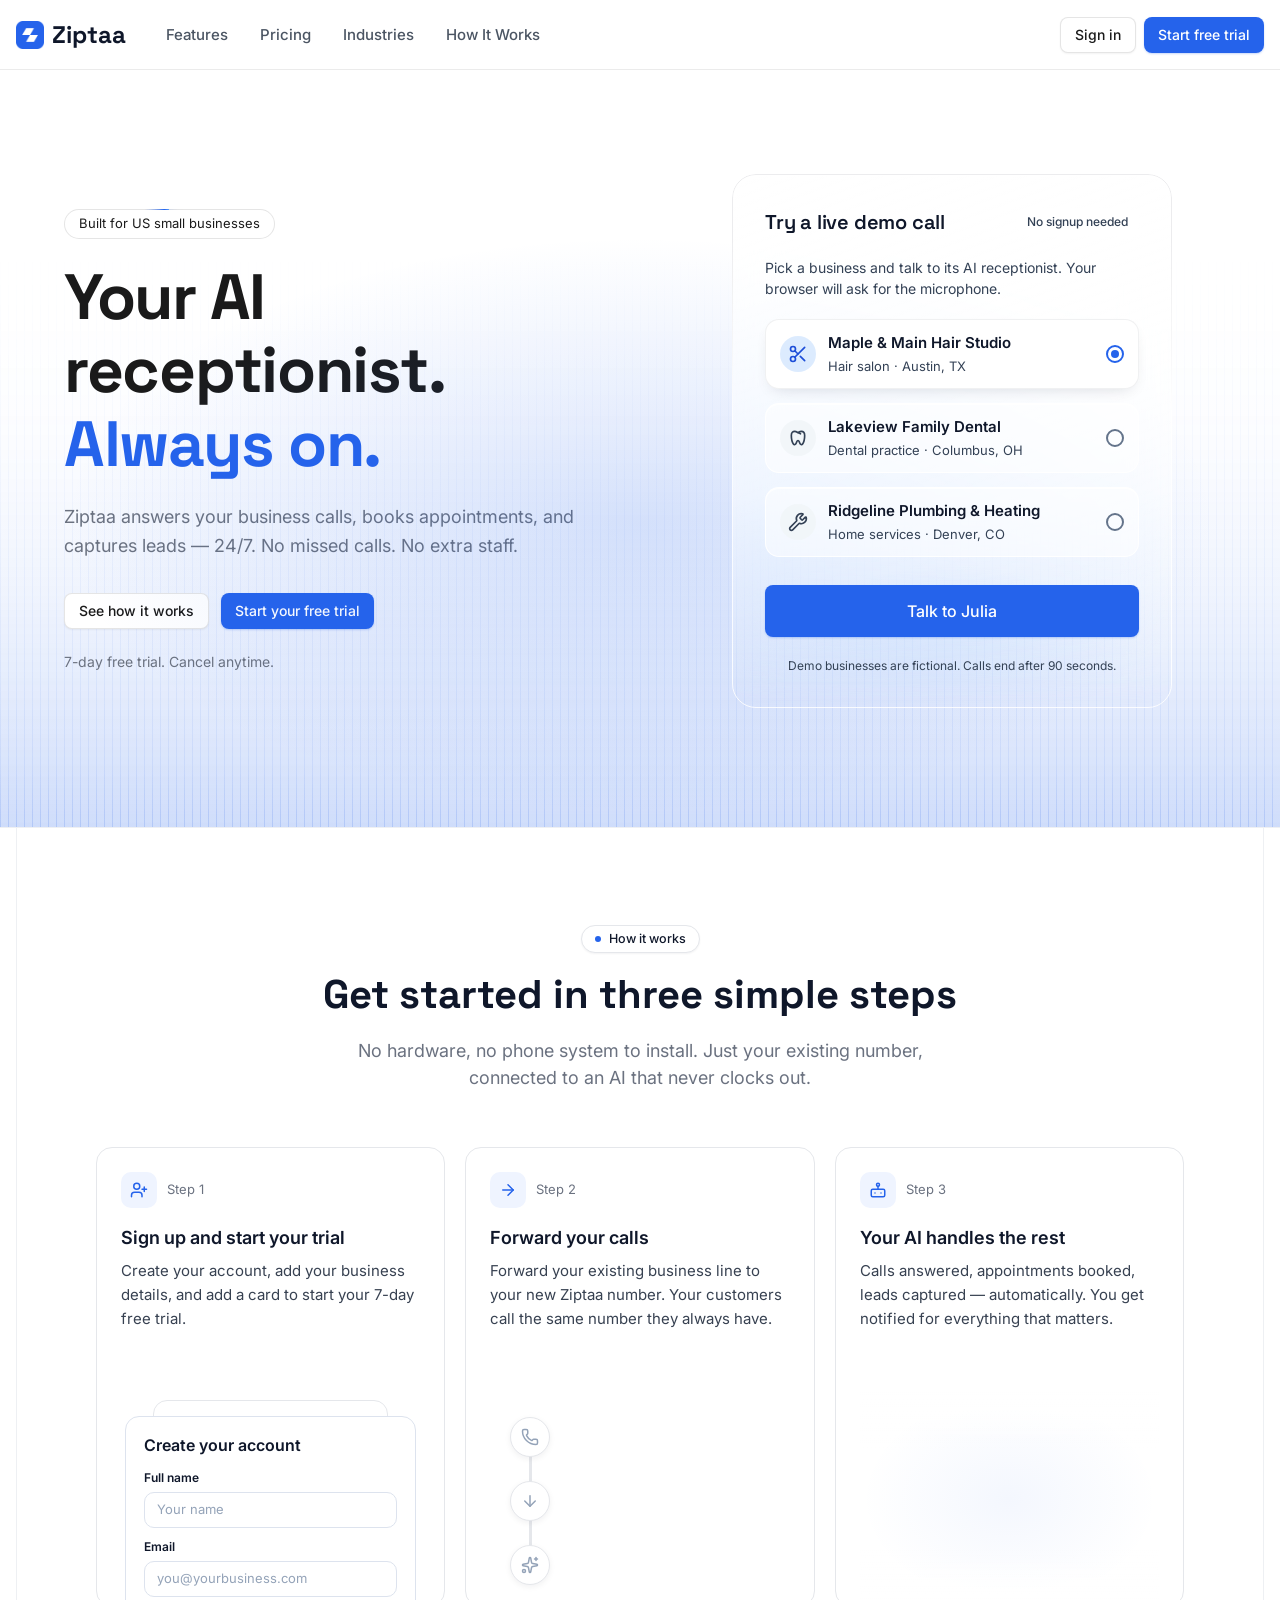
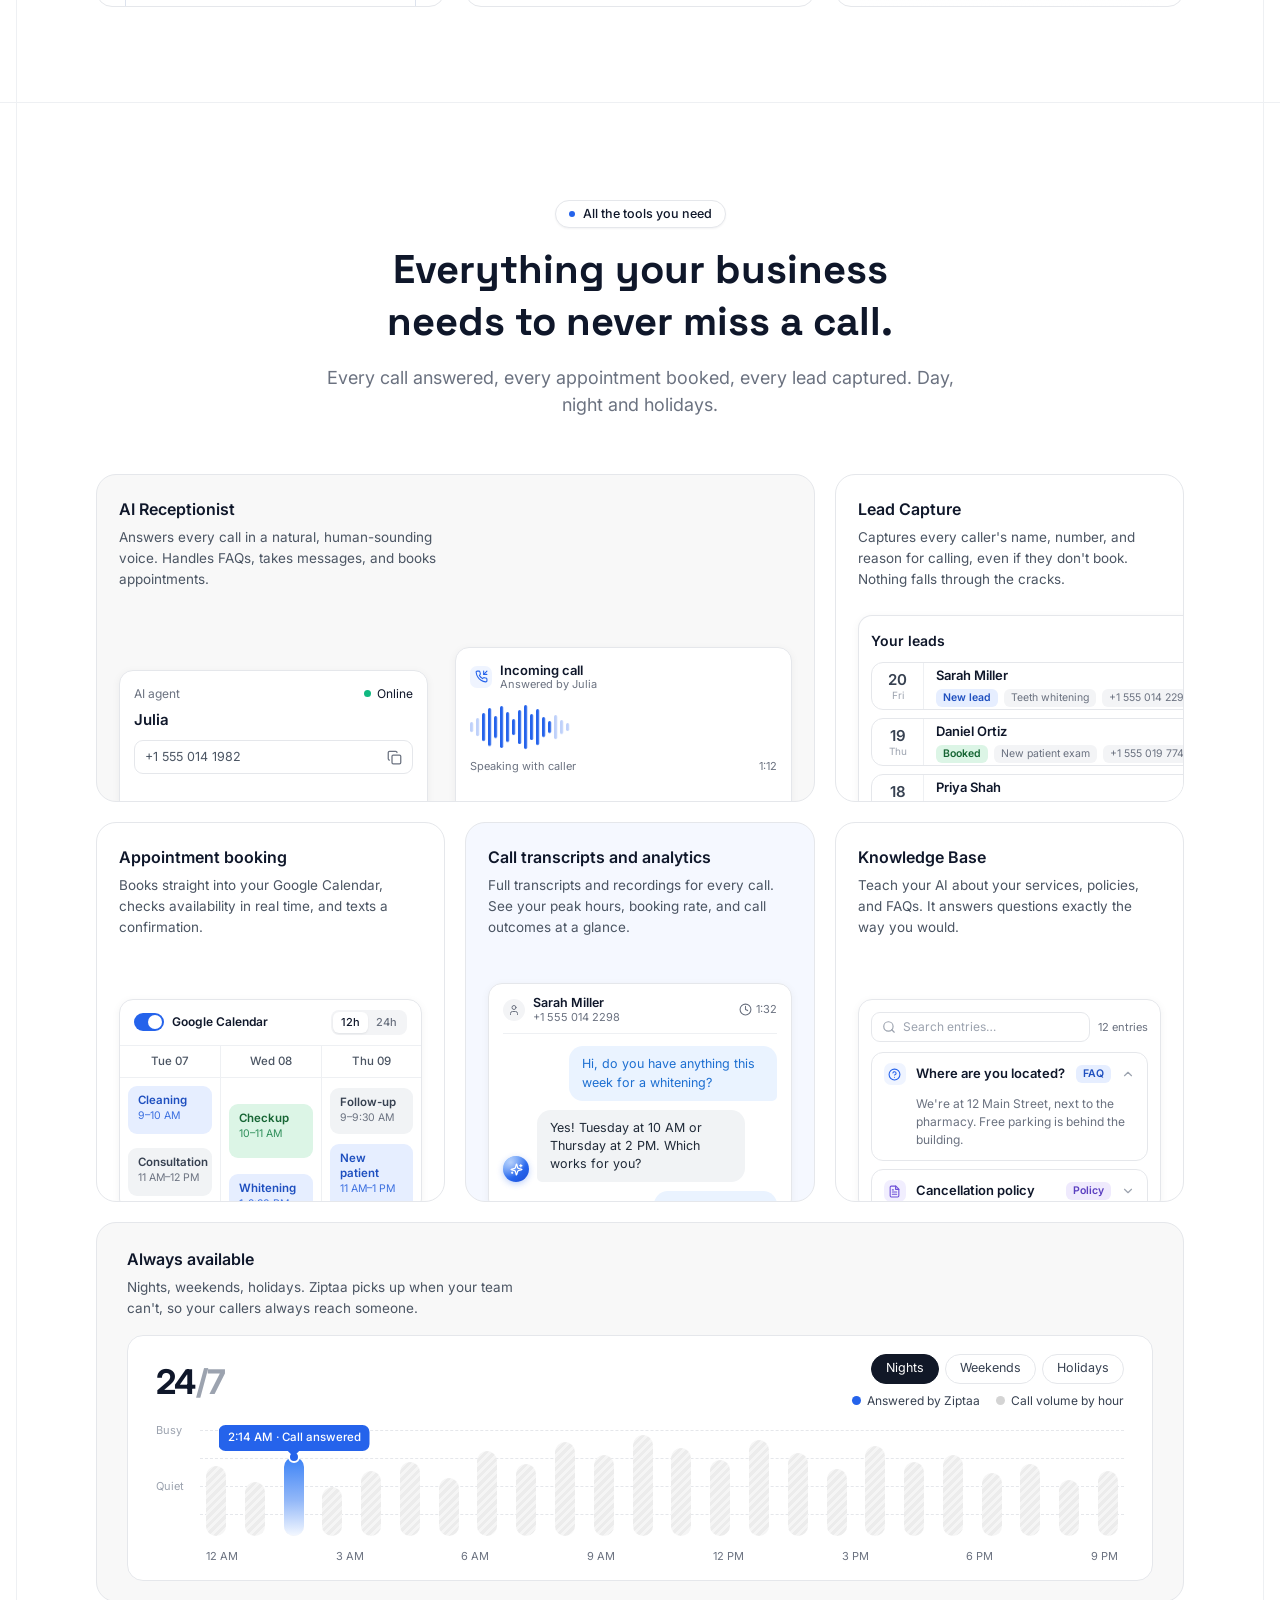
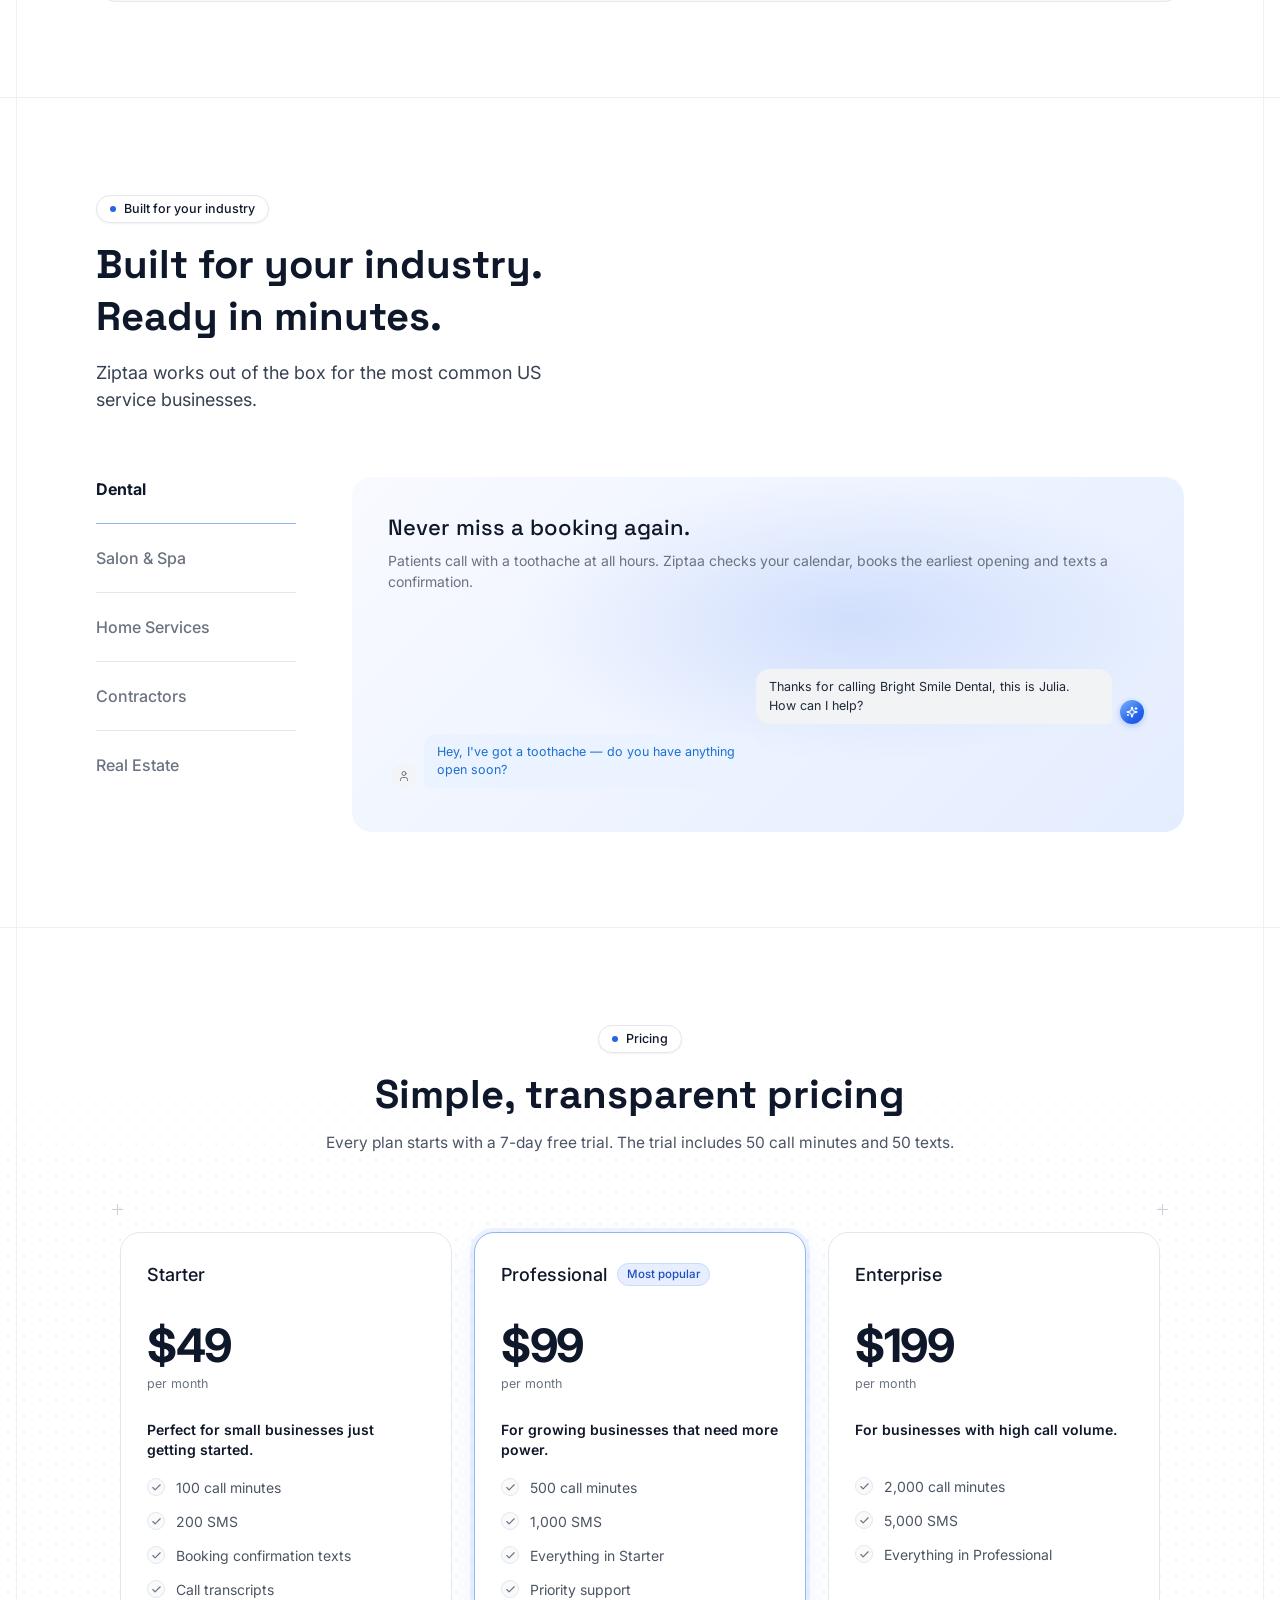
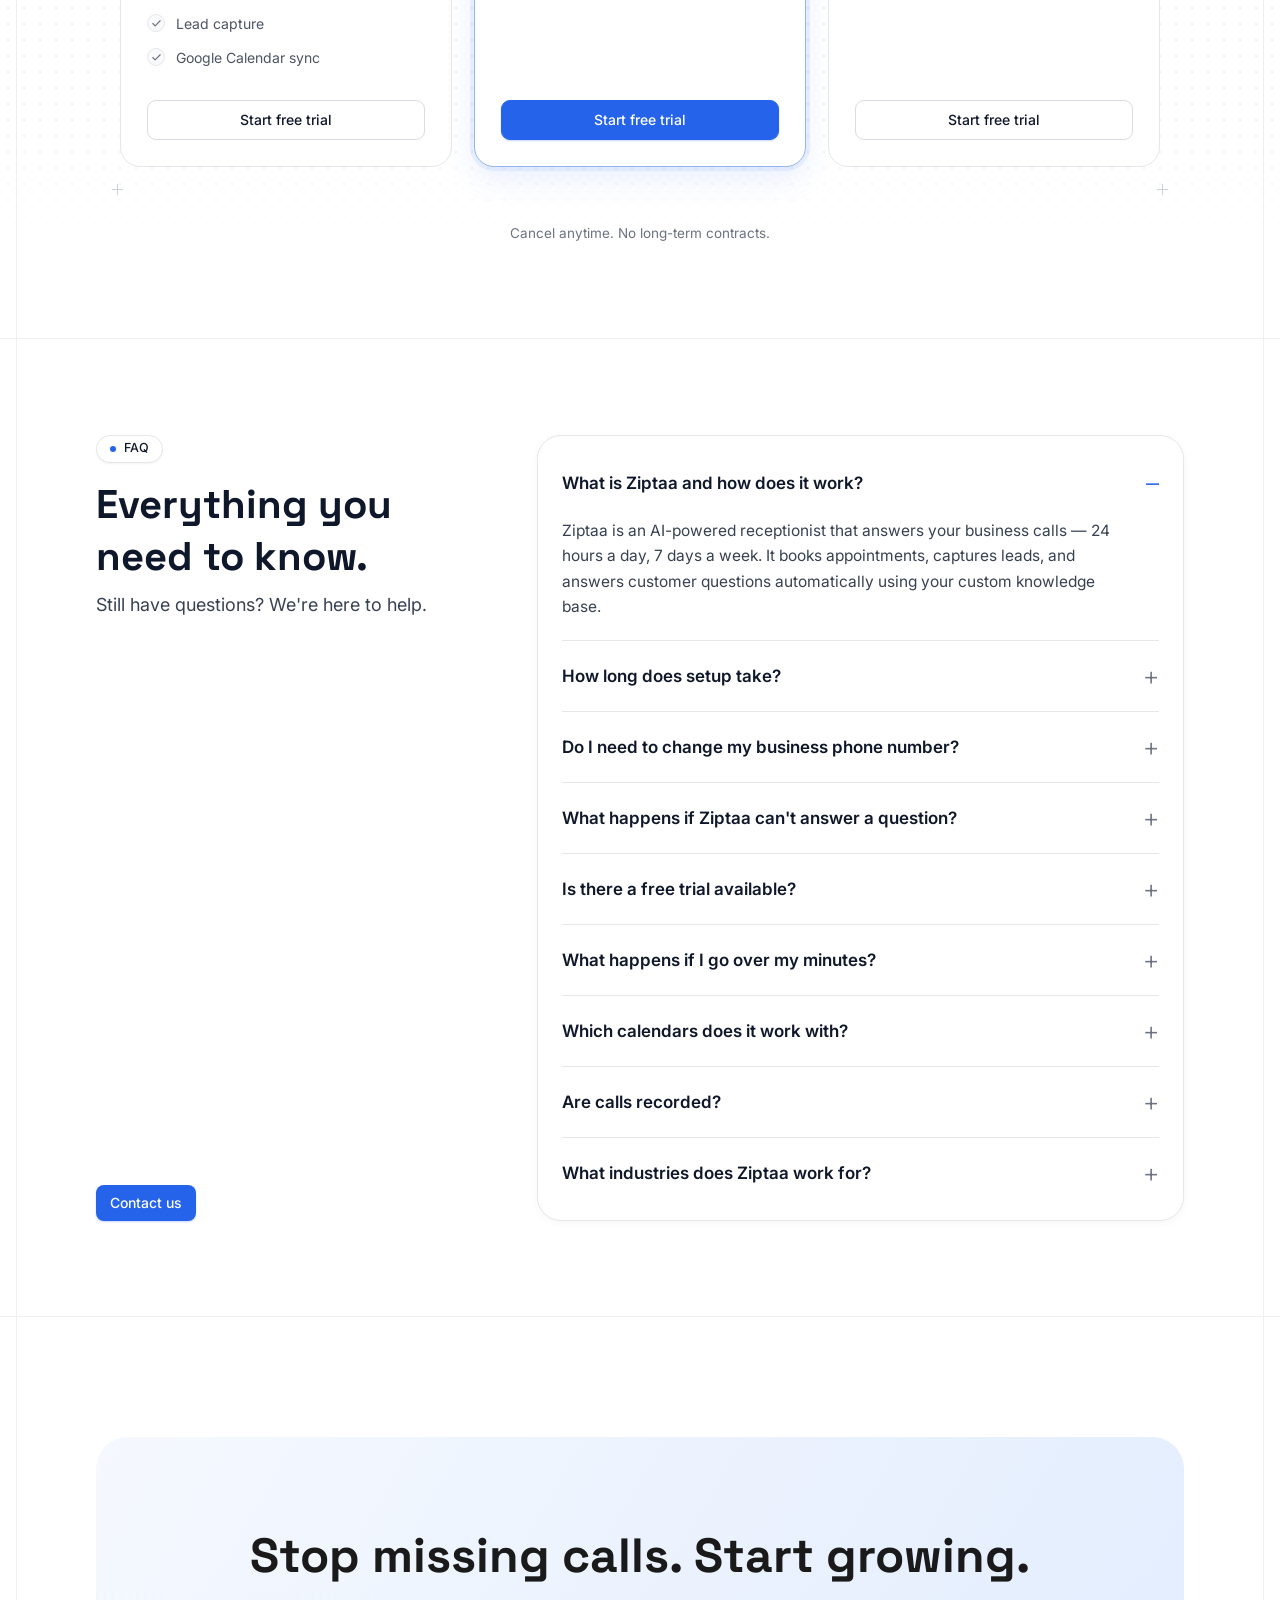
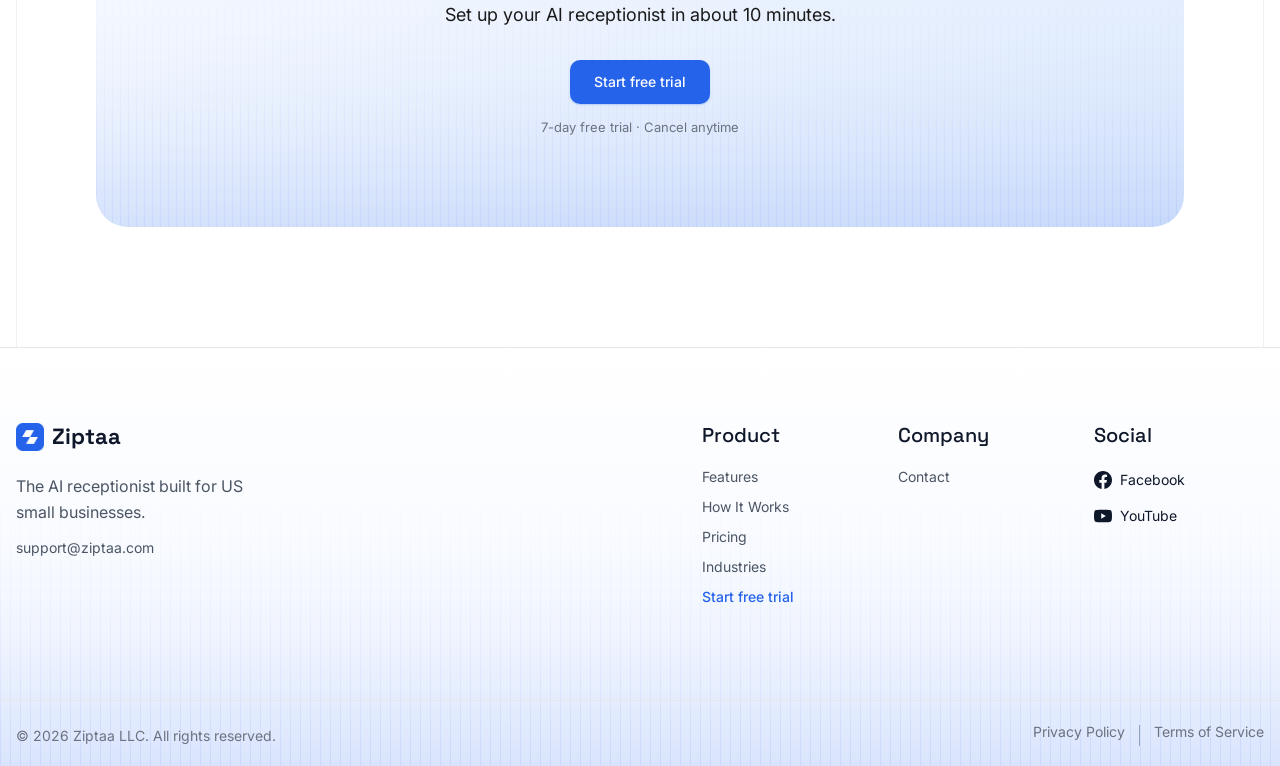
==== commit 0acab45b: "Replace footer X and LinkedIn links with Facebook and YouTube" ====
--- a/index.html
+++ b/index.html
@@ -771,8 +771,8 @@
     <div class="col" style="grid-column:2"><h4>Product</h4><a href="#features">Features</a><a href="#how">How It Works</a><a href="#pricing">Pricing</a><a href="#industries">Industries</a><a href="https://app.ziptaa.com/signup" class="f-cta">Start free trial</a></div>
     <div class="col"><h4>Company</h4><a href="mailto:support@ziptaa.com">Contact</a></div>
     <div class="col soc"><h4>Social</h4>
-      <a href="#"><svg viewBox="0 0 24 24" fill="currentColor"><path d="M18.2 2.5h3.3l-7.2 8.3 8.5 11.2h-6.6l-5.2-6.8-6 6.8H1.7l7.7-8.8L1.3 2.5H8l4.7 6.200zm-1.2 17.500h1.800L7 4.400H5z"/></svg>X</a>
-      <a href="#"><svg viewBox="0 0 24 24"><rect x="2" y="2" width="20" height="20" rx="3" fill="currentColor"/><path d="M6.5 10h2.5v8H6.5zM7.7 6a1.4 1.4 0 1 1 0 2.8 1.4 1.4 0 0 1 0-2.8zM11 10h2.4v1.1c.4-.7 1.3-1.3 2.5-1.3 2.500 0 3 1.6 3 3.8V18h-2.5v-3.9c0-.9 0-2.100-1.300-2.100s-1.500 1-1.500 2V18H11z" fill="#fff"/></svg>LinkedIn</a>
+      <a href="https://www.facebook.com/ziptaa" target="_blank" rel="noopener noreferrer"><svg viewBox="0 0 24 24" fill="currentColor"><path d="M24 12.07C24 5.41 18.63 0 12 0S0 5.4 0 12.07C0 18.1 4.39 23.1 10.13 24v-8.44H7.08v-3.49h3.04V9.41c0-3.02 1.8-4.7 4.54-4.7 1.31 0 2.68.24 2.68.24v2.97h-1.5c-1.5 0-1.96.93-1.96 1.89v2.26h3.32l-.53 3.5h-2.8V24C19.62 23.1 24 18.1 24 12.07z"/></svg>Facebook</a>
+      <a href="https://www.youtube.com/@ziptaa" target="_blank" rel="noopener noreferrer"><svg viewBox="0 0 24 24" fill="currentColor"><path d="M23.5 6.2a3 3 0 0 0-2.1-2.1C19.5 3.6 12 3.6 12 3.6s-7.5 0-9.4.5A3 3 0 0 0 .5 6.2C0 8.1 0 12 0 12s0 3.9.5 5.8a3 3 0 0 0 2.1 2.1c1.9.5 9.4.5 9.4.5s7.5 0 9.4-.5a3 3 0 0 0 2.1-2.1c.5-1.9.5-5.800.5-5.800s0-3.900-.5-5.800zM9.600 15.600V8.400l6.200 3.600-6.200 3.600z"/></svg>YouTube</a>
     </div>
   </div>
   <div class="f-bottom">
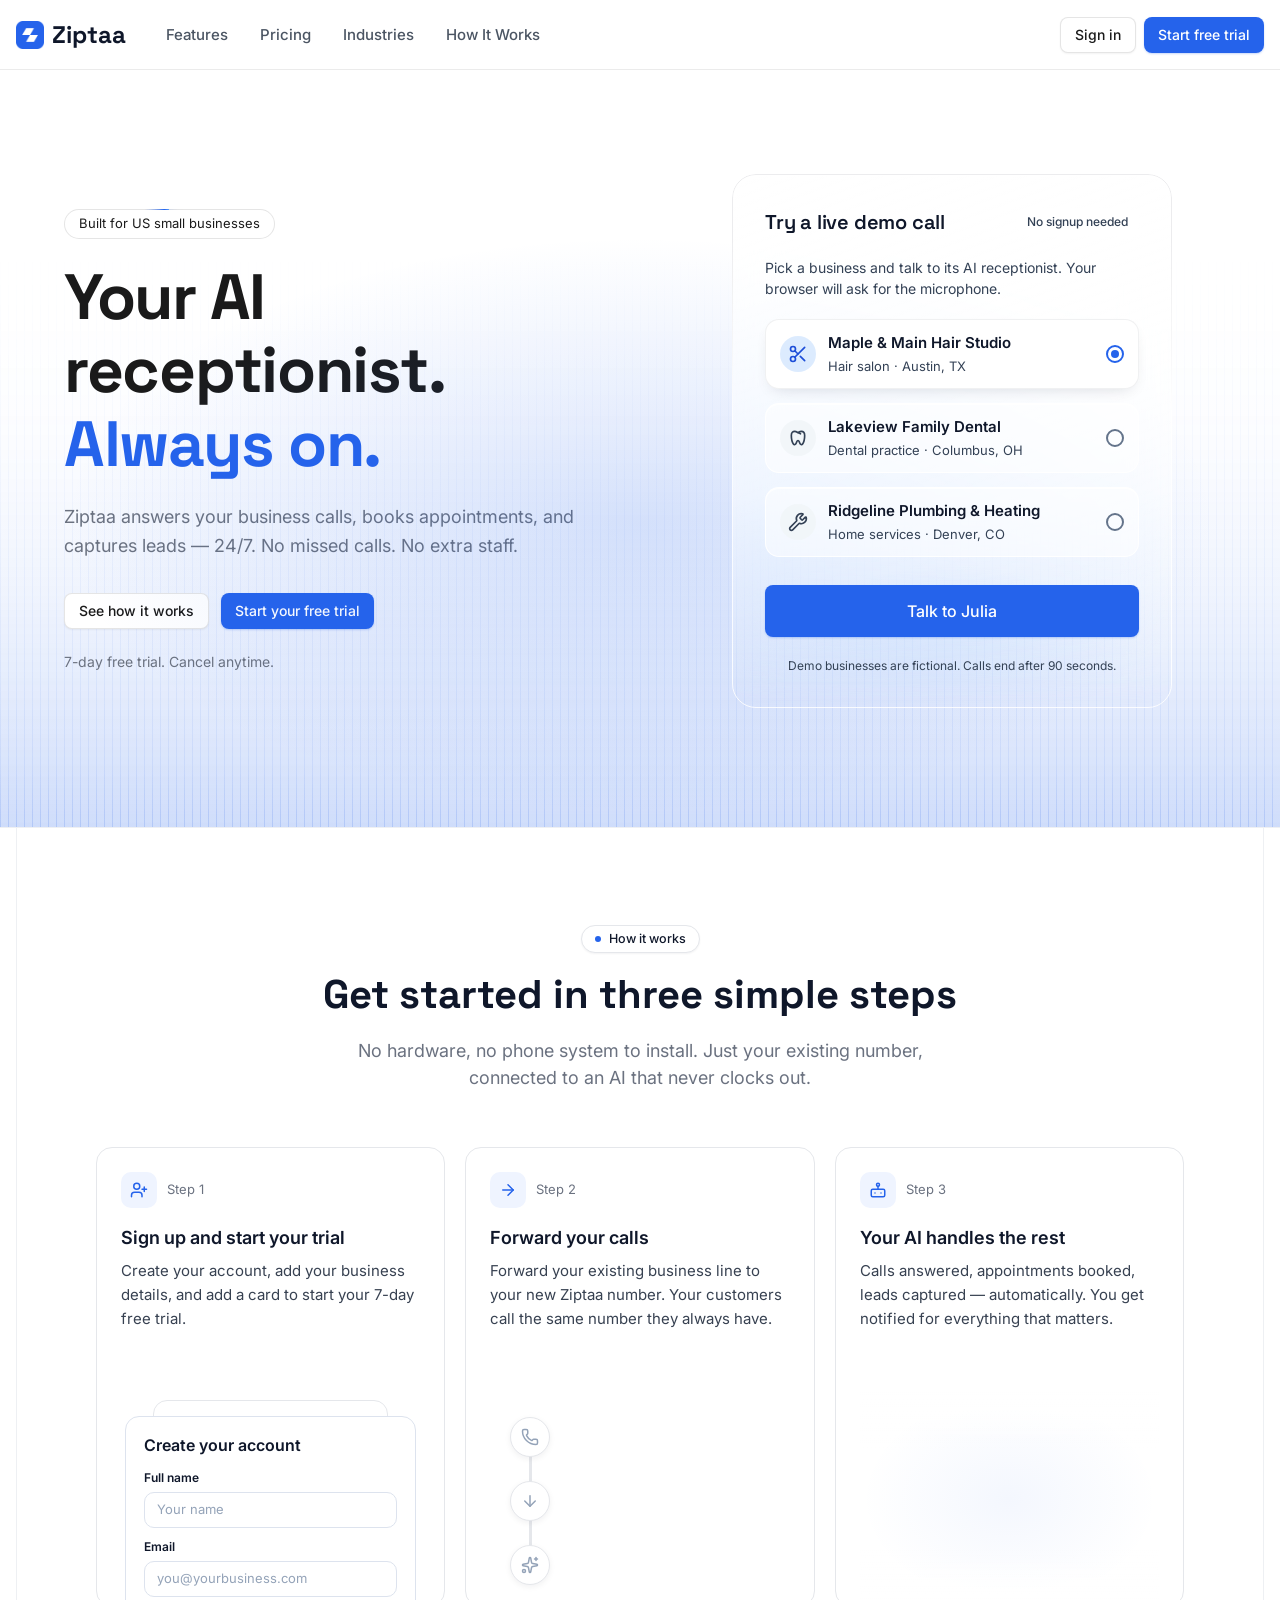
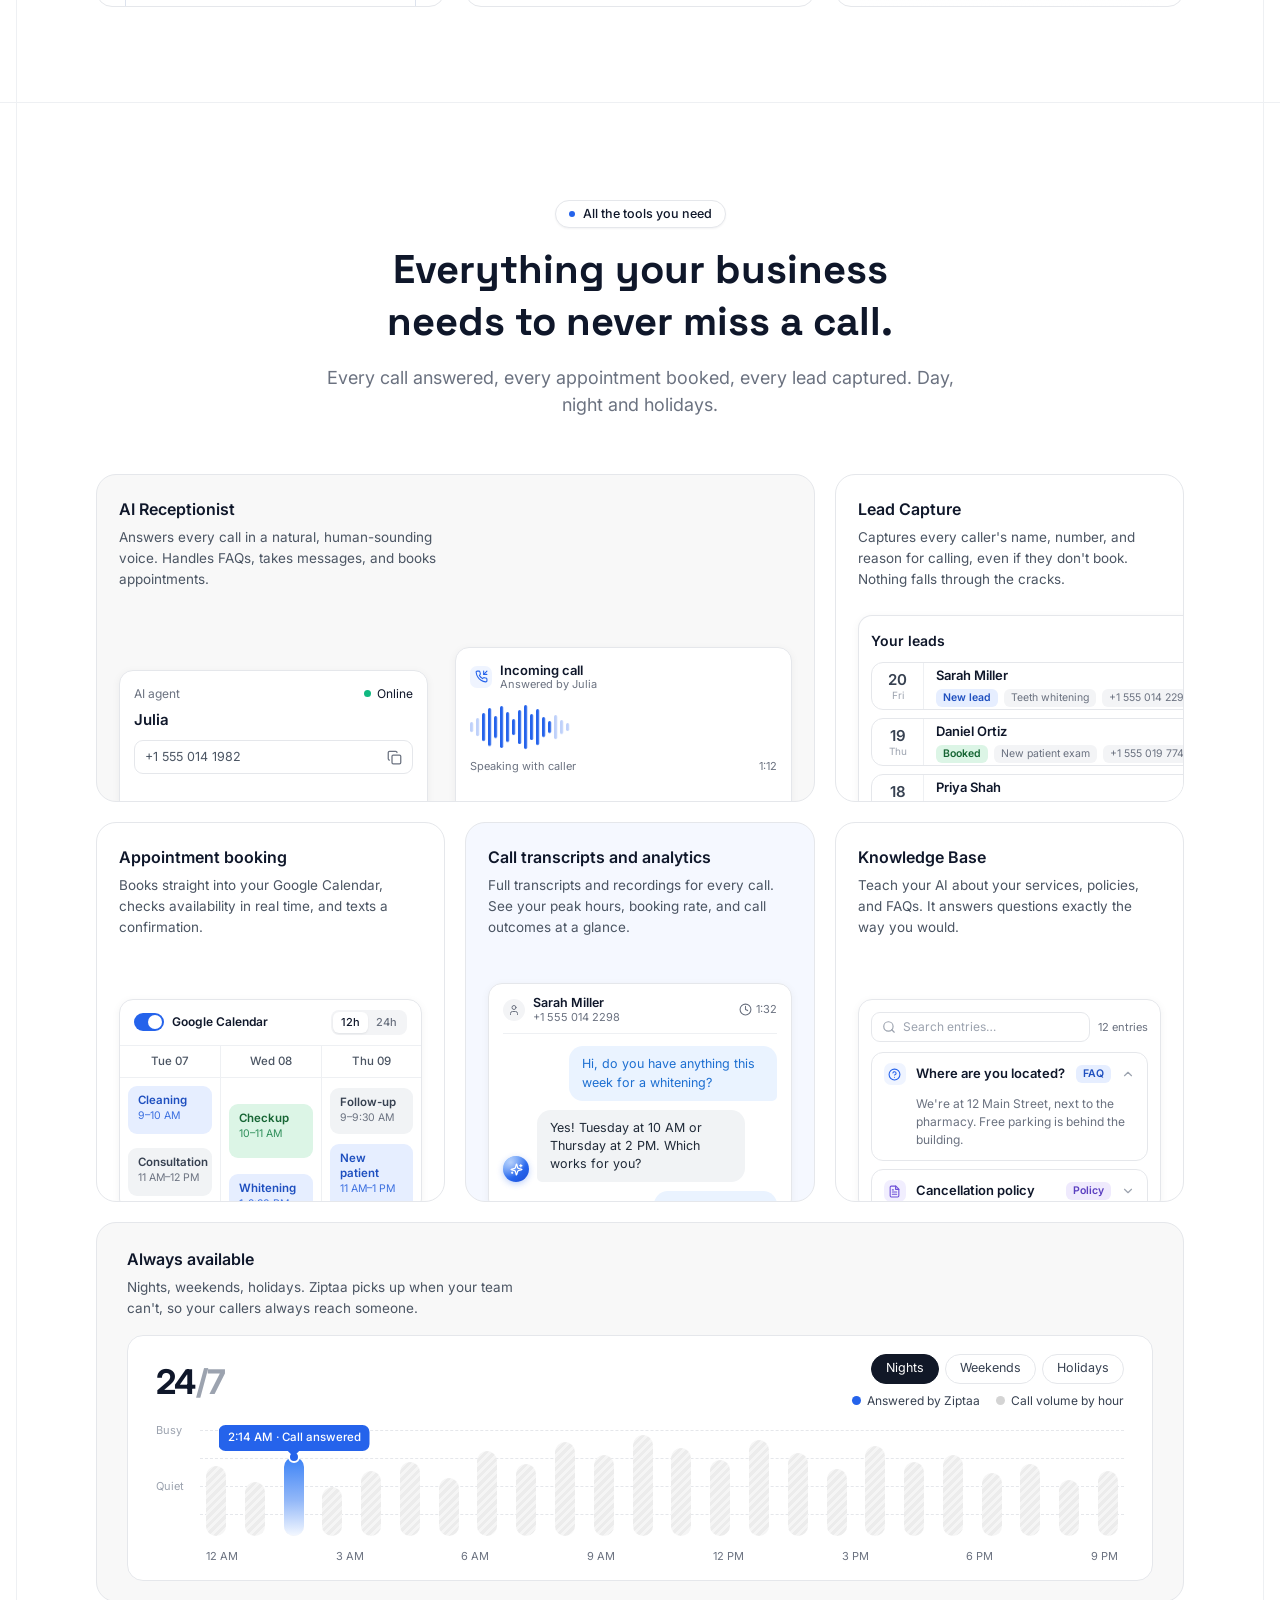
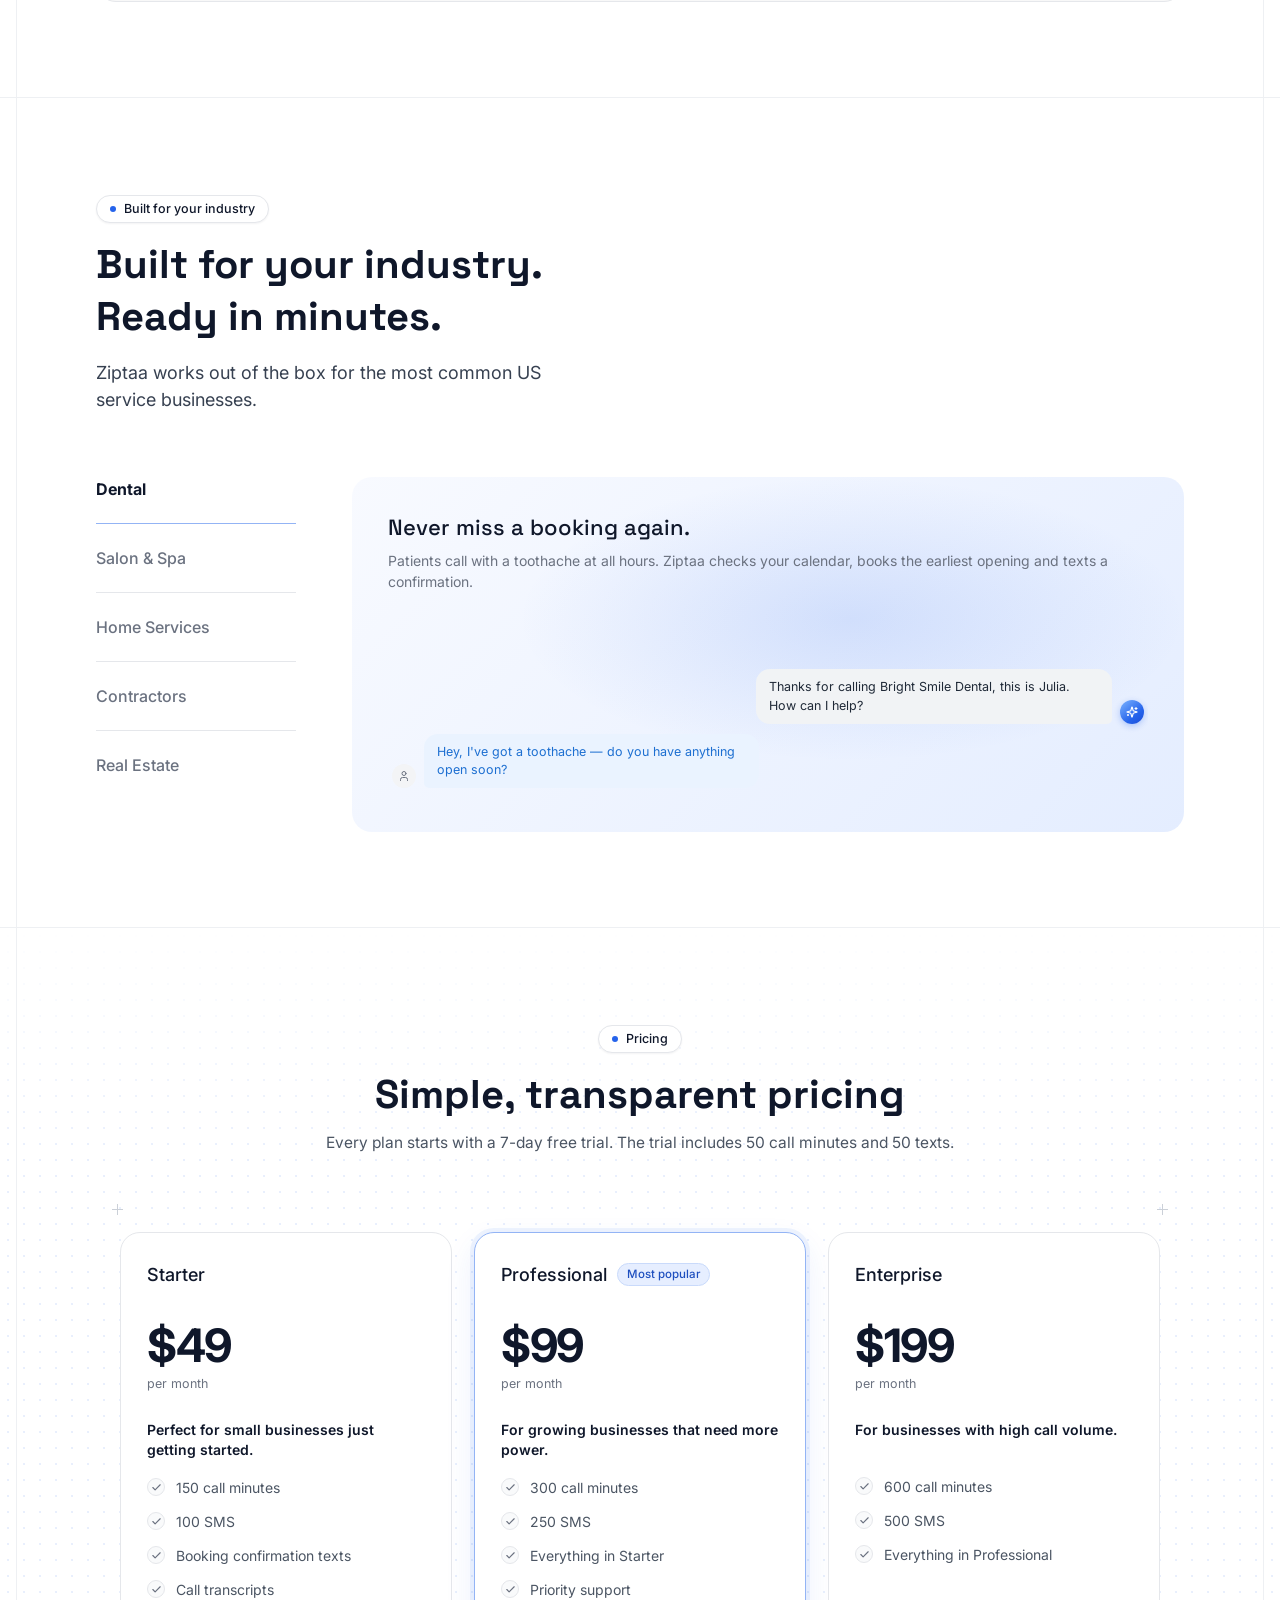
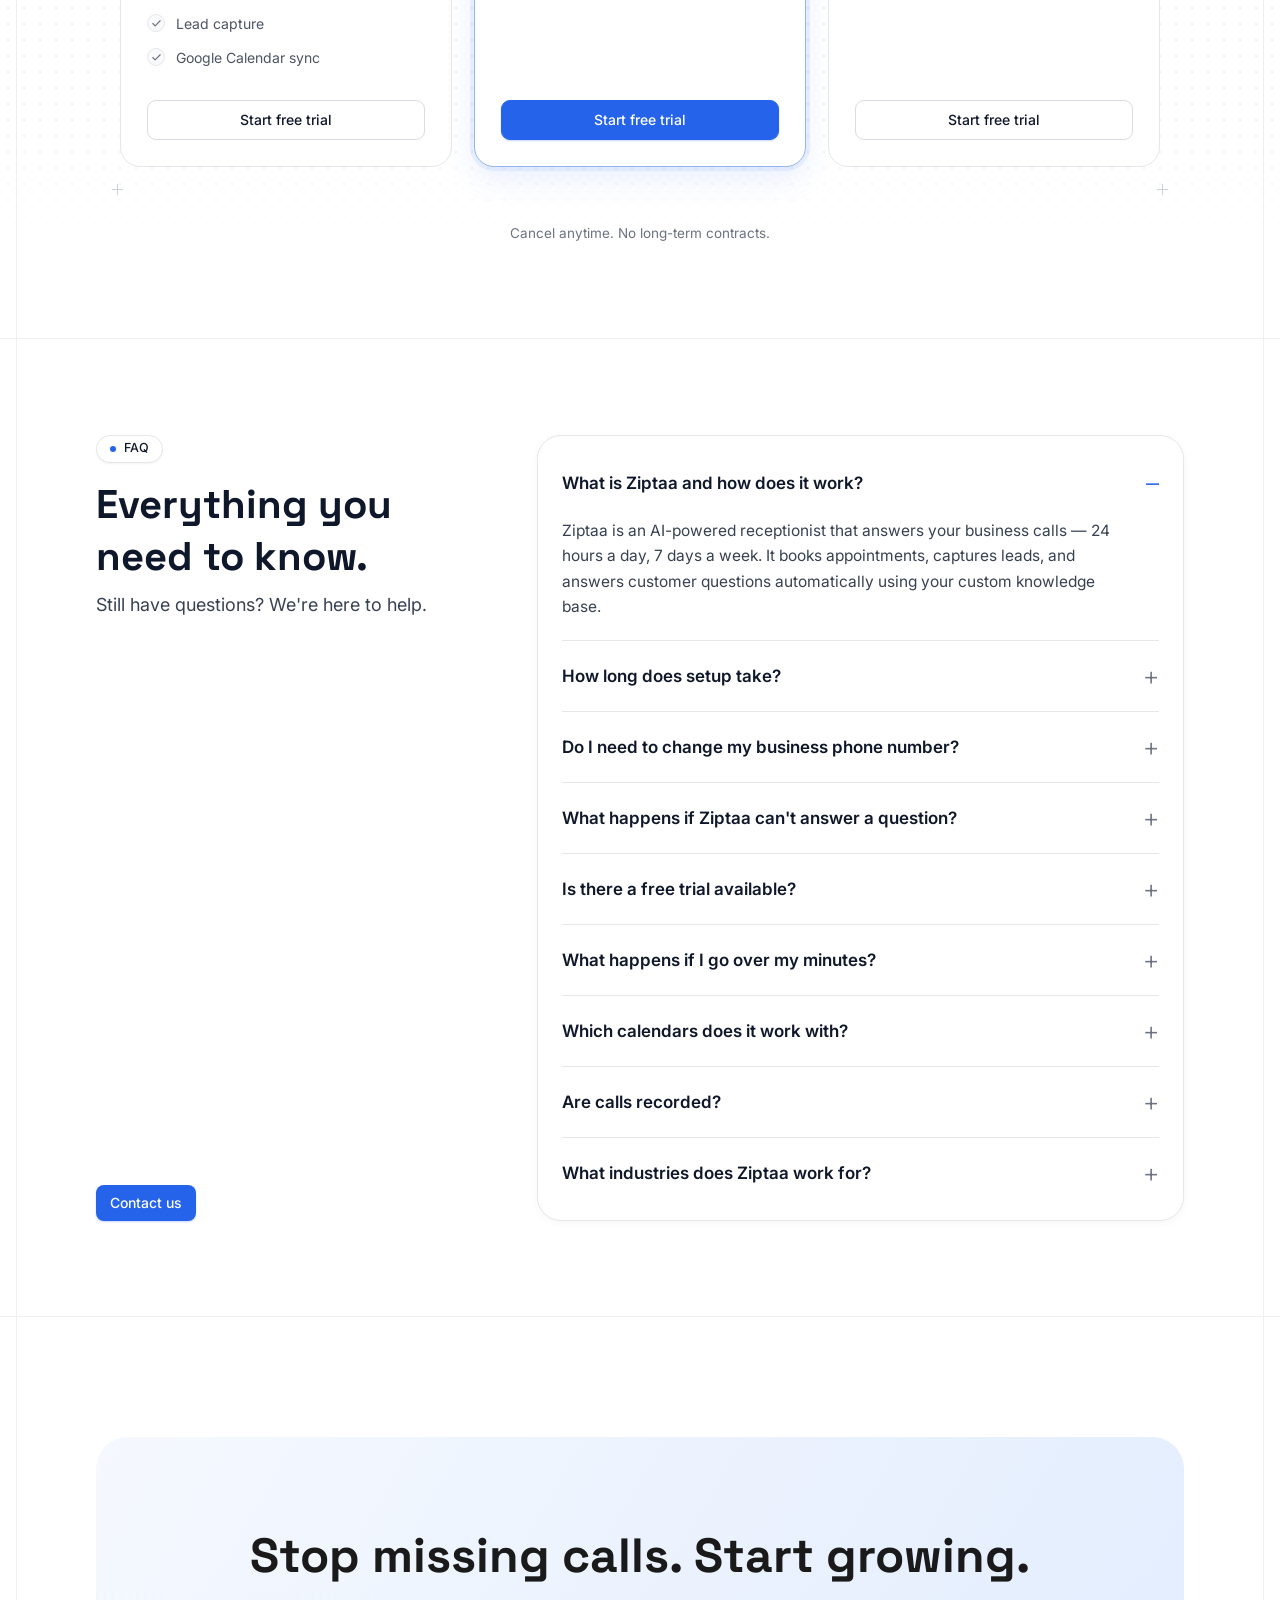
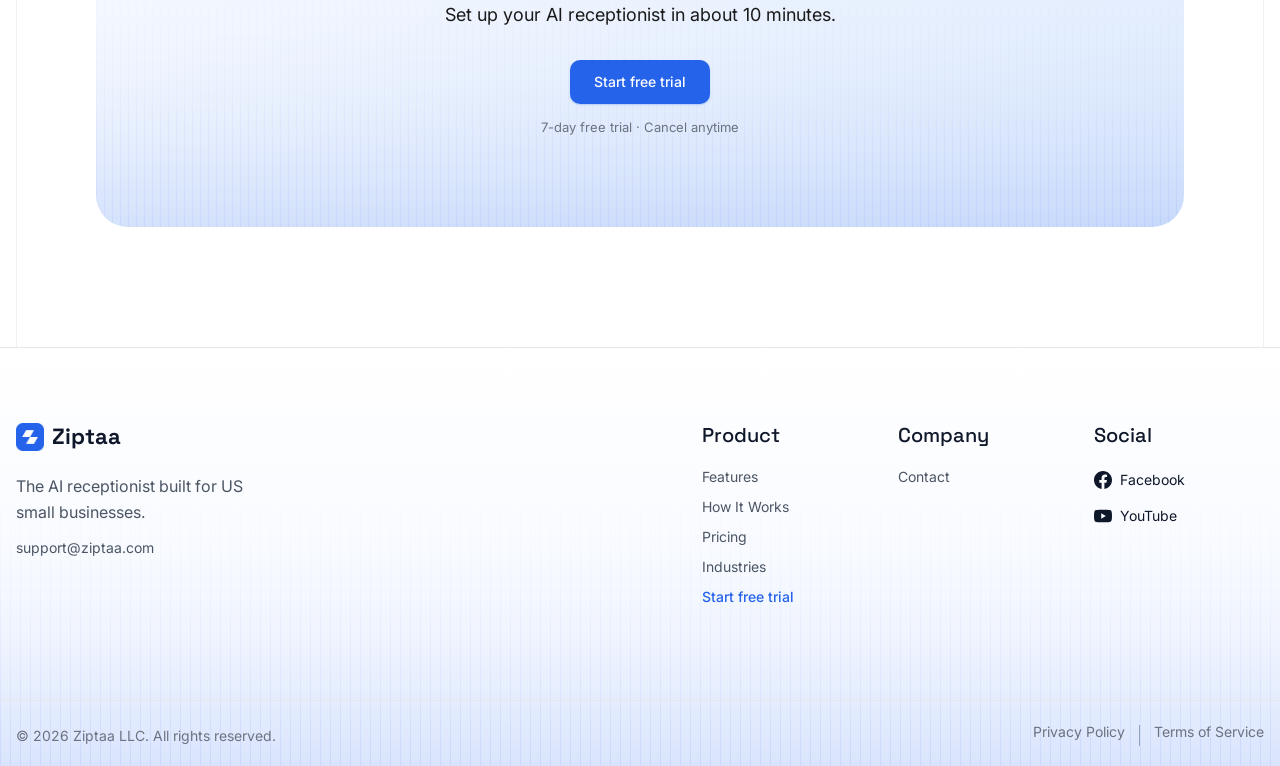
==== commit 9bff5266: "Update landing pricing to the approved limits" ====
--- a/index.html
+++ b/index.html
@@ -675,7 +675,7 @@
     <p class="pr-sub">Every plan starts with a 7-day free trial. The trial includes 50 call minutes and 50 texts.</p>
     <div class="pr-stage">
       <span class="pr-x tl" aria-hidden="true"></span><span class="pr-x tr" aria-hidden="true"></span><span class="pr-x bl" aria-hidden="true"></span><span class="pr-x br" aria-hidden="true"></span>
-      <!-- TODO before launch: verify limits and the four unconfirmed features (Priority support, Advanced analytics, Dedicated onboarding, Custom AI training) against the app -->
+      <!-- TODO before launch: verify Priority support against the app -->
       <div class="pr-grid">
       <div class="pr-plan">
         <div class="pr-name">Starter</div>
@@ -683,8 +683,8 @@
         <div class="pr-per">per month</div>
         <p class="pr-desc">Perfect for small businesses just getting started.</p>
         <ul class="pr-list">
-          <li><span class="pr-ck"><svg viewBox="0 0 24 24" fill="none" stroke="currentColor" stroke-width="2.5" stroke-linecap="round" stroke-linejoin="round" aria-hidden="true"><path d="M20 6 9 17l-5-5"/></svg></span>100 call minutes</li>
-          <li><span class="pr-ck"><svg viewBox="0 0 24 24" fill="none" stroke="currentColor" stroke-width="2.5" stroke-linecap="round" stroke-linejoin="round" aria-hidden="true"><path d="M20 6 9 17l-5-5"/></svg></span>200 SMS</li>
+          <li><span class="pr-ck"><svg viewBox="0 0 24 24" fill="none" stroke="currentColor" stroke-width="2.5" stroke-linecap="round" stroke-linejoin="round" aria-hidden="true"><path d="M20 6 9 17l-5-5"/></svg></span>150 call minutes</li>
+          <li><span class="pr-ck"><svg viewBox="0 0 24 24" fill="none" stroke="currentColor" stroke-width="2.5" stroke-linecap="round" stroke-linejoin="round" aria-hidden="true"><path d="M20 6 9 17l-5-5"/></svg></span>100 SMS</li>
           <li><span class="pr-ck"><svg viewBox="0 0 24 24" fill="none" stroke="currentColor" stroke-width="2.5" stroke-linecap="round" stroke-linejoin="round" aria-hidden="true"><path d="M20 6 9 17l-5-5"/></svg></span>Booking confirmation texts</li>
           <li><span class="pr-ck"><svg viewBox="0 0 24 24" fill="none" stroke="currentColor" stroke-width="2.5" stroke-linecap="round" stroke-linejoin="round" aria-hidden="true"><path d="M20 6 9 17l-5-5"/></svg></span>Call transcripts</li>
           <li><span class="pr-ck"><svg viewBox="0 0 24 24" fill="none" stroke="currentColor" stroke-width="2.5" stroke-linecap="round" stroke-linejoin="round" aria-hidden="true"><path d="M20 6 9 17l-5-5"/></svg></span>Lead capture</li>
@@ -698,8 +698,8 @@
         <div class="pr-per">per month</div>
         <p class="pr-desc">For growing businesses that need more power.</p>
         <ul class="pr-list">
-          <li><span class="pr-ck"><svg viewBox="0 0 24 24" fill="none" stroke="currentColor" stroke-width="2.5" stroke-linecap="round" stroke-linejoin="round" aria-hidden="true"><path d="M20 6 9 17l-5-5"/></svg></span>500 call minutes</li>
-          <li><span class="pr-ck"><svg viewBox="0 0 24 24" fill="none" stroke="currentColor" stroke-width="2.5" stroke-linecap="round" stroke-linejoin="round" aria-hidden="true"><path d="M20 6 9 17l-5-5"/></svg></span>1,000 SMS</li>
+          <li><span class="pr-ck"><svg viewBox="0 0 24 24" fill="none" stroke="currentColor" stroke-width="2.5" stroke-linecap="round" stroke-linejoin="round" aria-hidden="true"><path d="M20 6 9 17l-5-5"/></svg></span>300 call minutes</li>
+          <li><span class="pr-ck"><svg viewBox="0 0 24 24" fill="none" stroke="currentColor" stroke-width="2.5" stroke-linecap="round" stroke-linejoin="round" aria-hidden="true"><path d="M20 6 9 17l-5-5"/></svg></span>250 SMS</li>
           <li><span class="pr-ck"><svg viewBox="0 0 24 24" fill="none" stroke="currentColor" stroke-width="2.5" stroke-linecap="round" stroke-linejoin="round" aria-hidden="true"><path d="M20 6 9 17l-5-5"/></svg></span>Everything in Starter</li>
           <li><span class="pr-ck"><svg viewBox="0 0 24 24" fill="none" stroke="currentColor" stroke-width="2.5" stroke-linecap="round" stroke-linejoin="round" aria-hidden="true"><path d="M20 6 9 17l-5-5"/></svg></span>Priority support</li>
         </ul>
@@ -711,8 +711,8 @@
         <div class="pr-per">per month</div>
         <p class="pr-desc">For businesses with high call volume.</p>
         <ul class="pr-list">
-          <li><span class="pr-ck"><svg viewBox="0 0 24 24" fill="none" stroke="currentColor" stroke-width="2.5" stroke-linecap="round" stroke-linejoin="round" aria-hidden="true"><path d="M20 6 9 17l-5-5"/></svg></span>2,000 call minutes</li>
-          <li><span class="pr-ck"><svg viewBox="0 0 24 24" fill="none" stroke="currentColor" stroke-width="2.5" stroke-linecap="round" stroke-linejoin="round" aria-hidden="true"><path d="M20 6 9 17l-5-5"/></svg></span>5,000 SMS</li>
+          <li><span class="pr-ck"><svg viewBox="0 0 24 24" fill="none" stroke="currentColor" stroke-width="2.5" stroke-linecap="round" stroke-linejoin="round" aria-hidden="true"><path d="M20 6 9 17l-5-5"/></svg></span>600 call minutes</li>
+          <li><span class="pr-ck"><svg viewBox="0 0 24 24" fill="none" stroke="currentColor" stroke-width="2.5" stroke-linecap="round" stroke-linejoin="round" aria-hidden="true"><path d="M20 6 9 17l-5-5"/></svg></span>500 SMS</li>
           <li><span class="pr-ck"><svg viewBox="0 0 24 24" fill="none" stroke="currentColor" stroke-width="2.5" stroke-linecap="round" stroke-linejoin="round" aria-hidden="true"><path d="M20 6 9 17l-5-5"/></svg></span>Everything in Professional</li>
         </ul>
         <a href="https://app.ziptaa.com/signup" class="pr-btn">Start free trial</a>
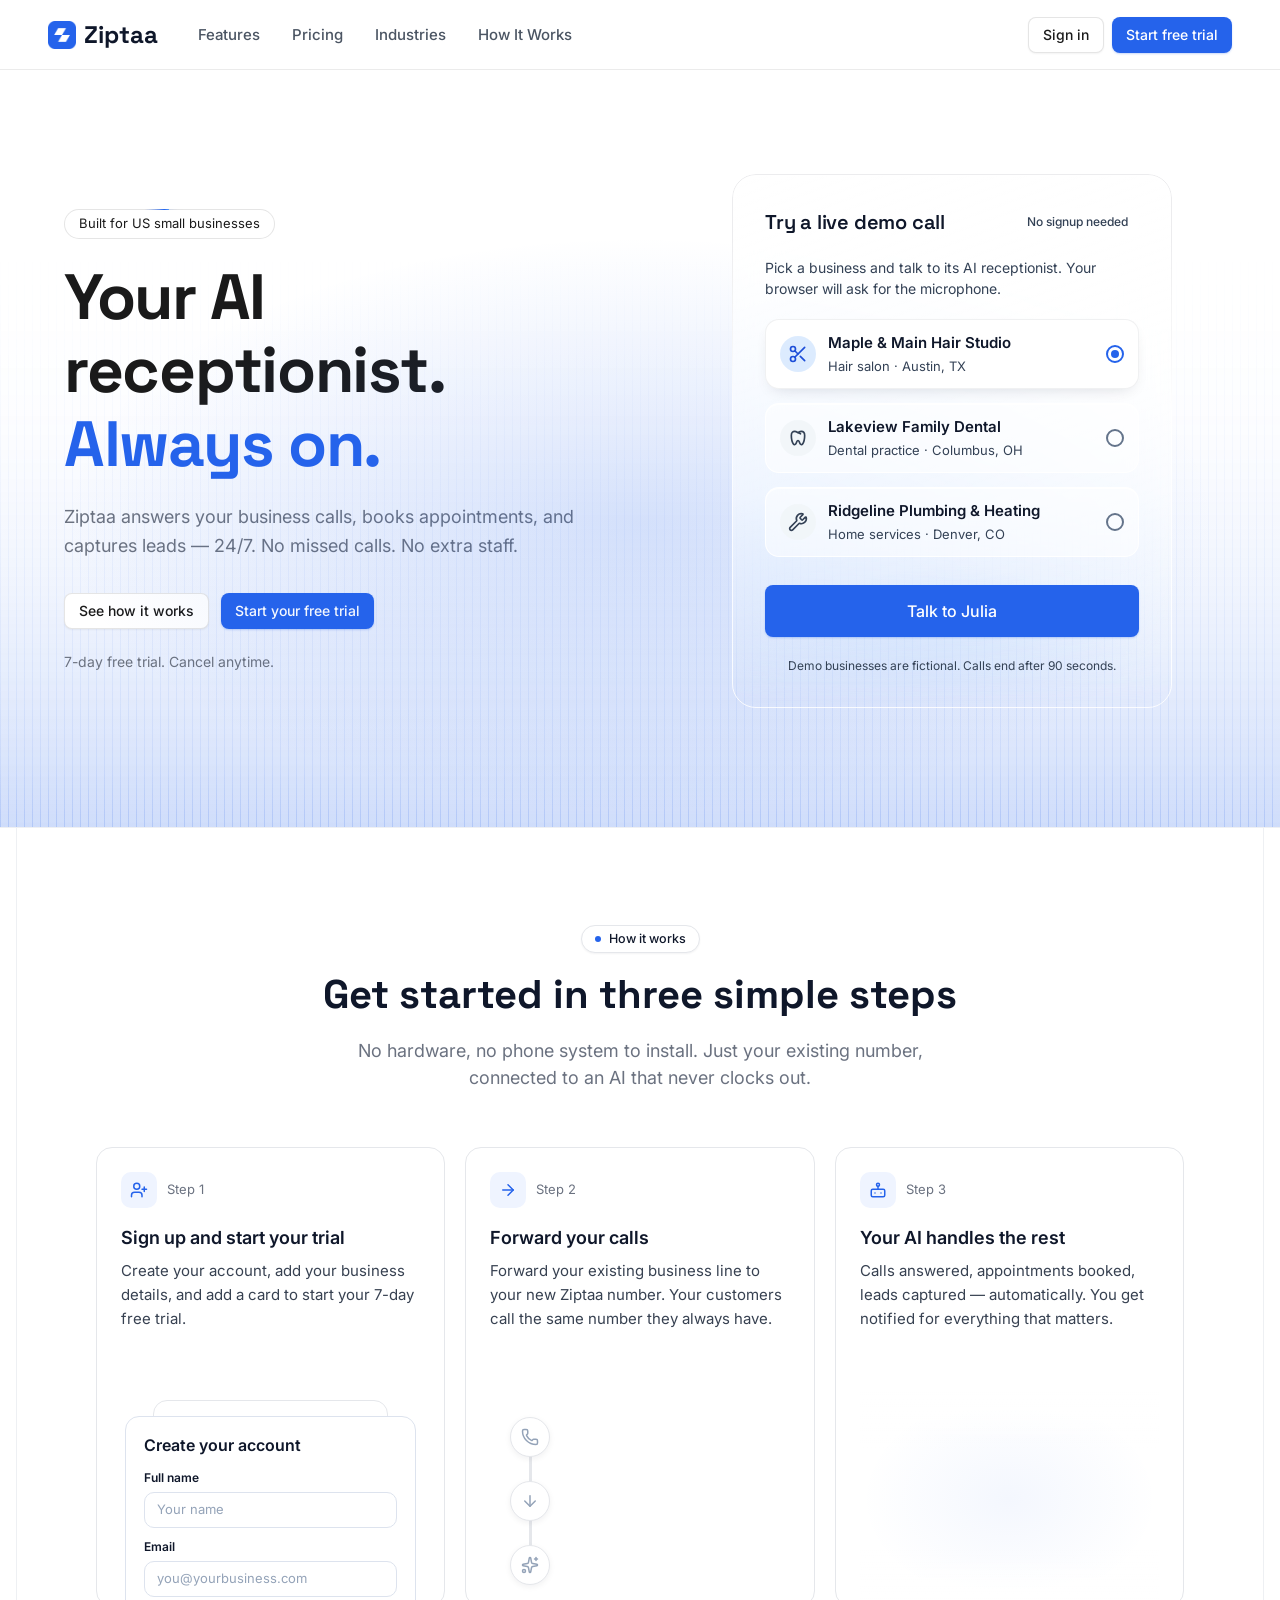
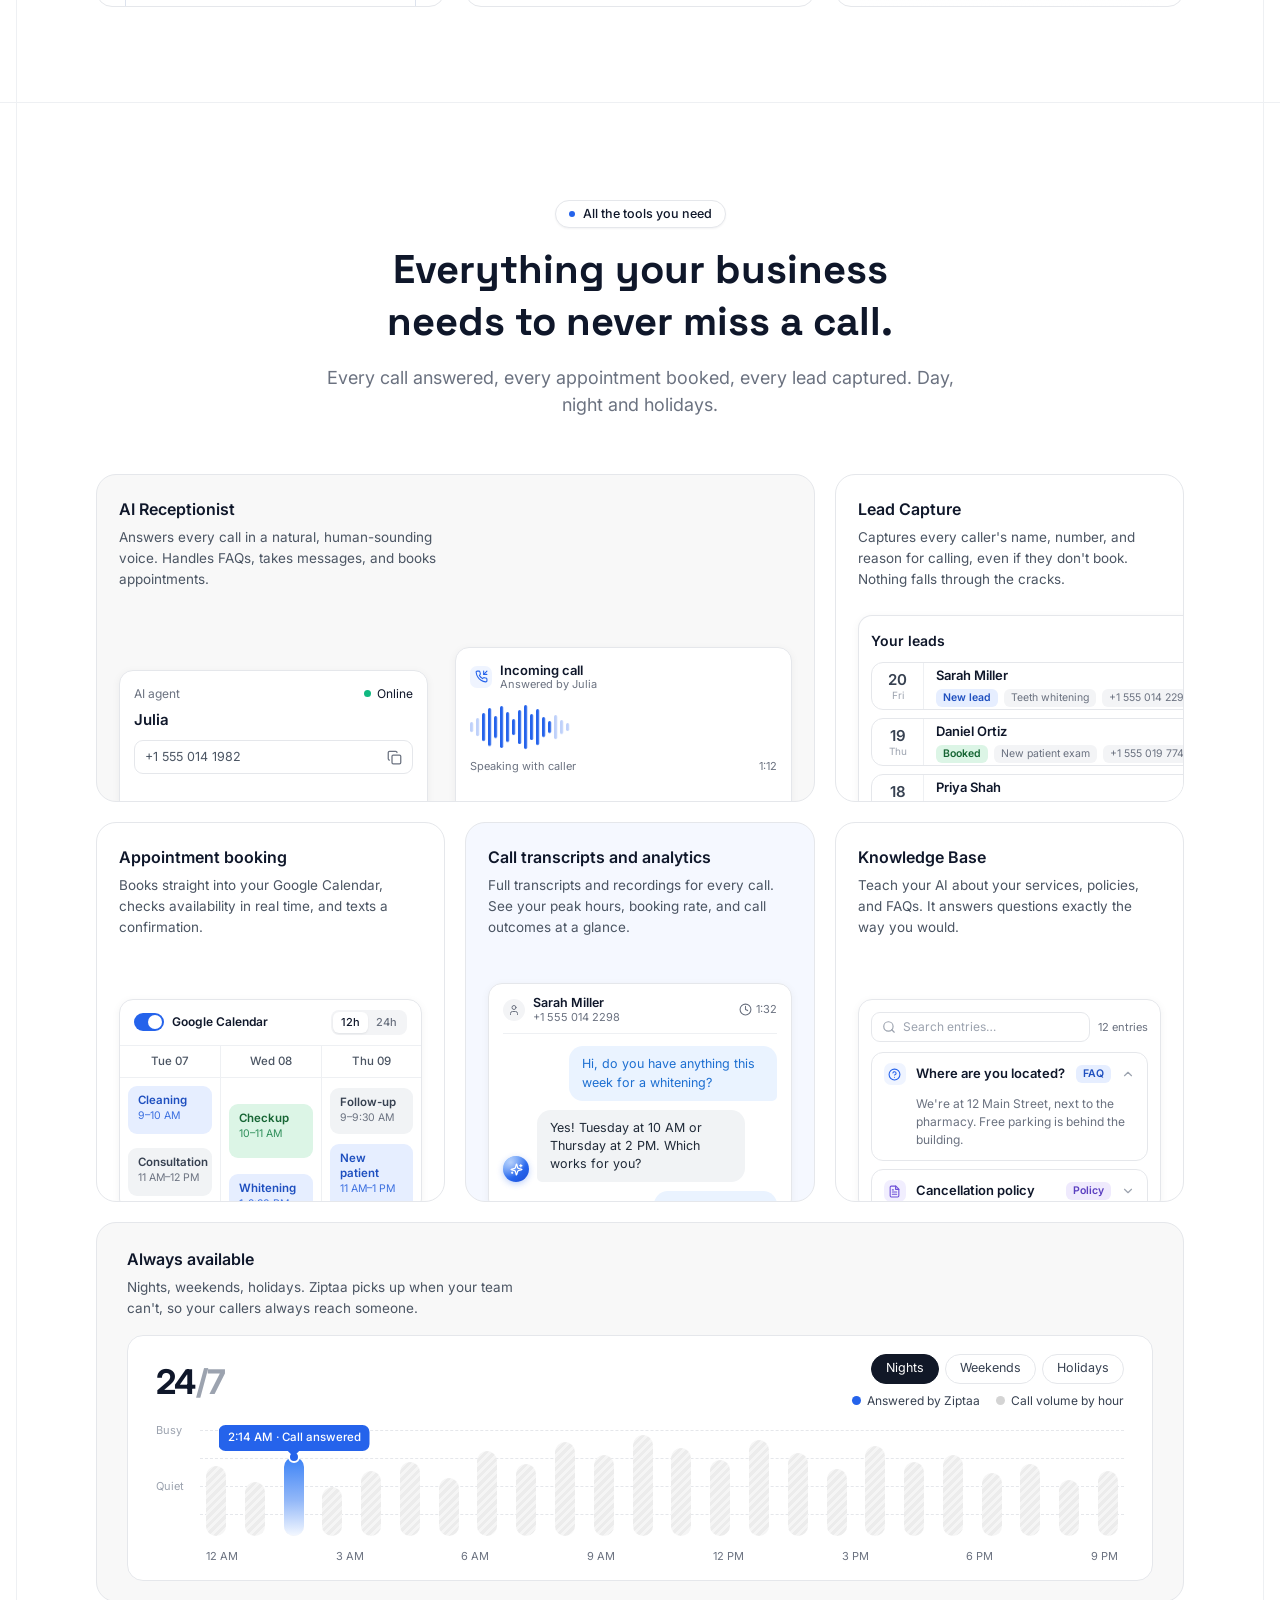
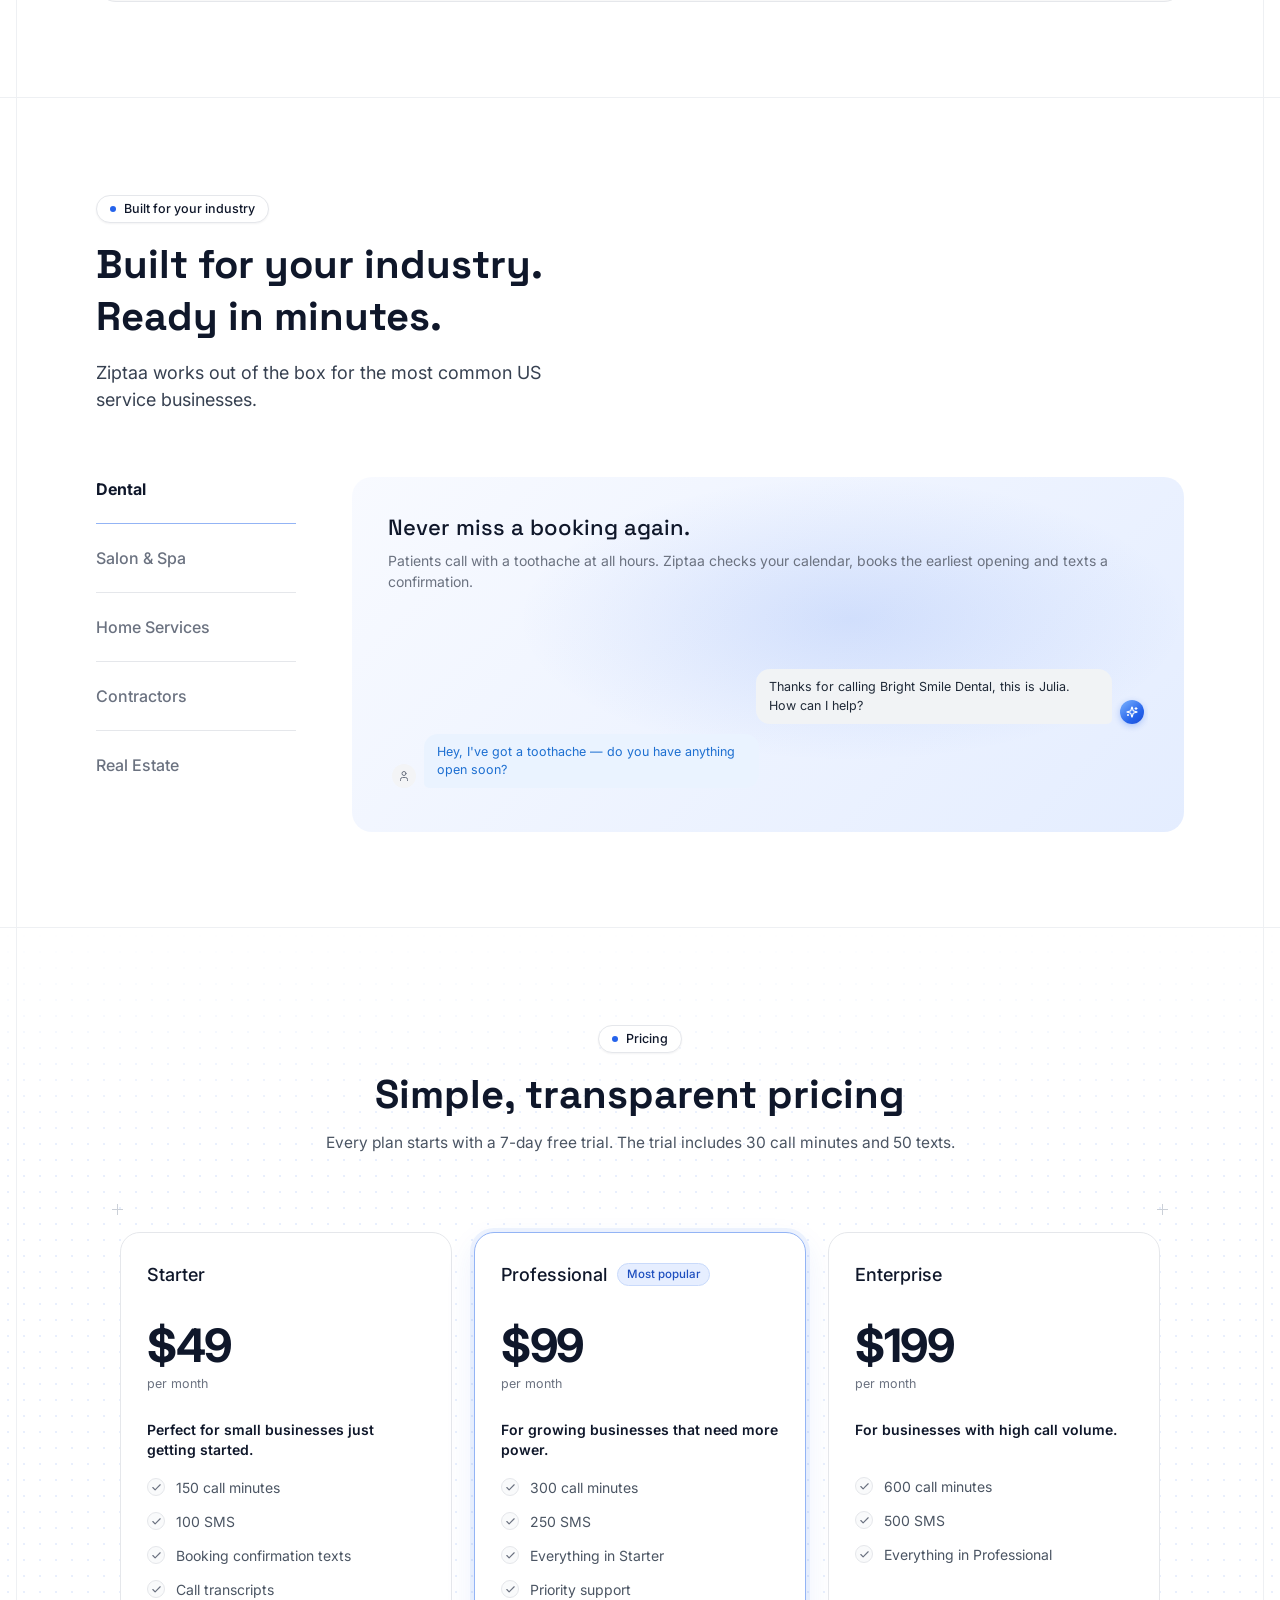
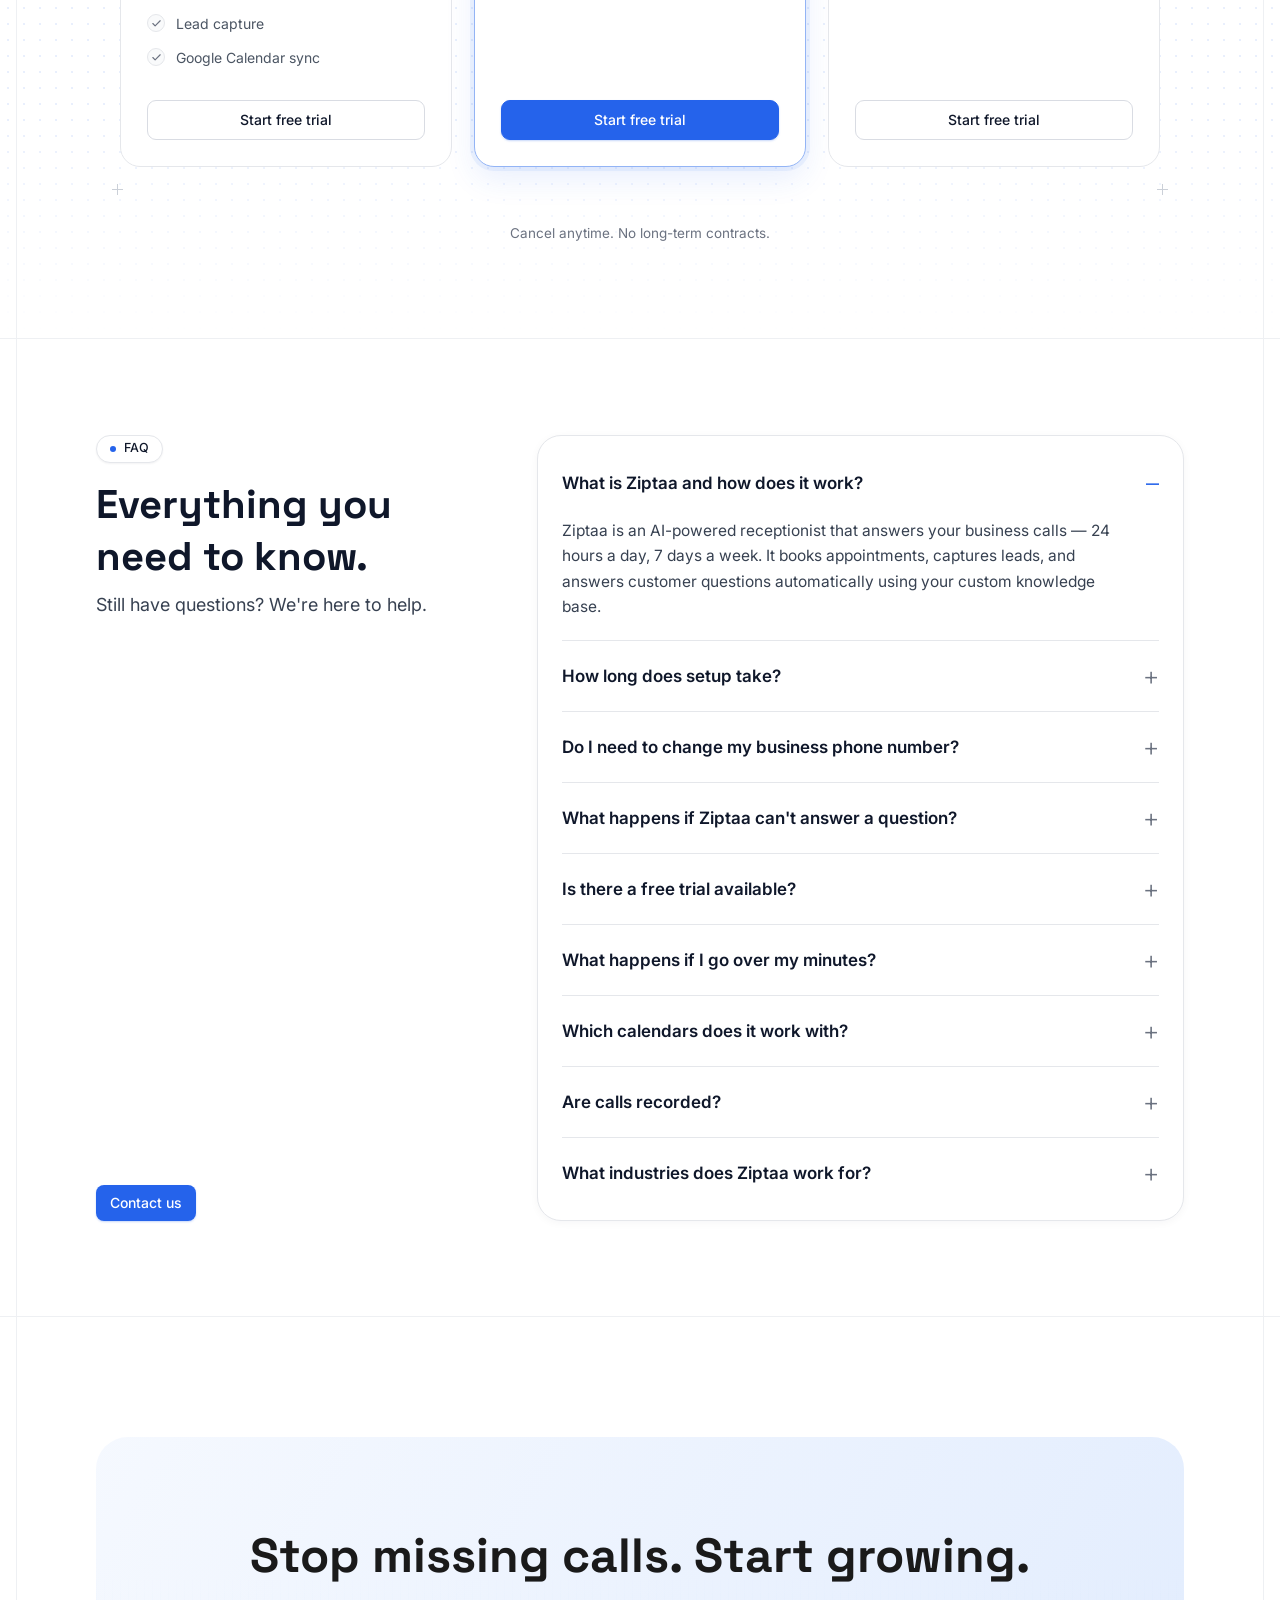
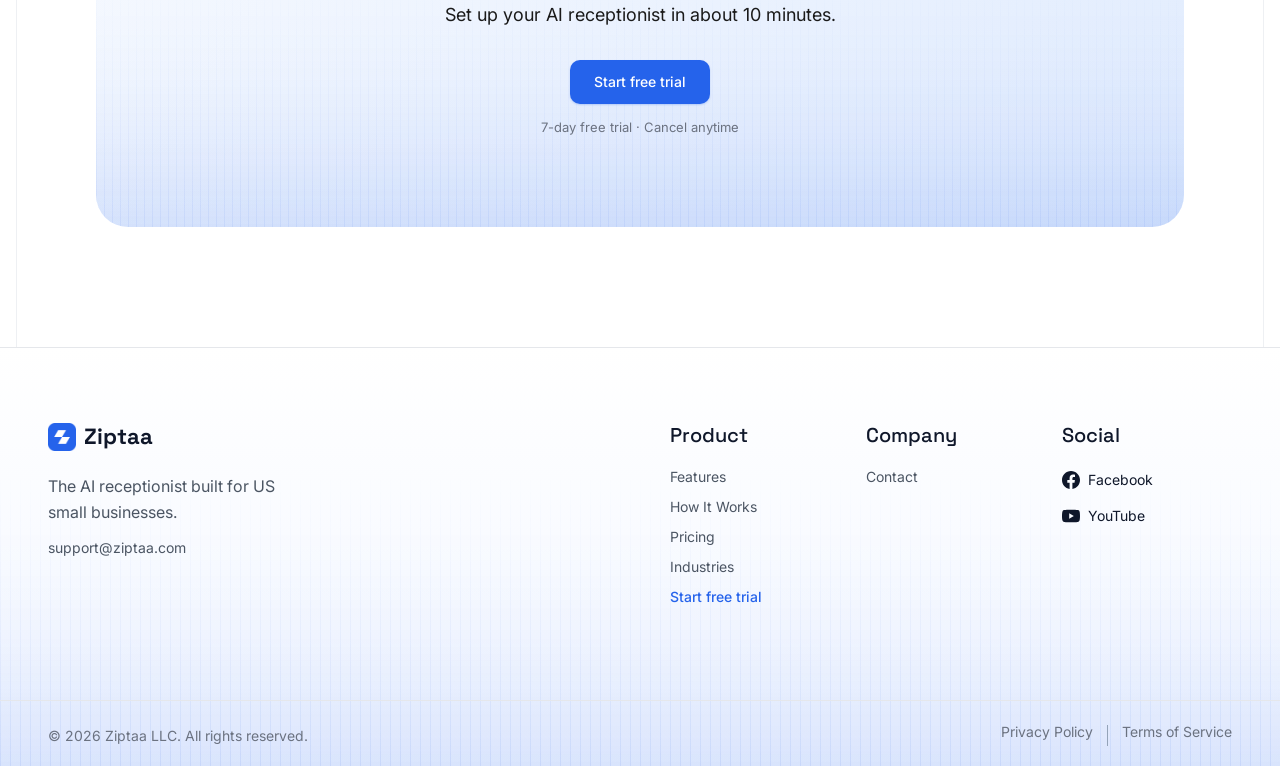
==== commit 1cc92213: "Update trial call minutes from 50 to 30" ====
--- a/index.html
+++ b/index.html
@@ -672,7 +672,7 @@
   <div class="wrap">
     <div class="pr-head"><span class="pr-pill"><i></i>Pricing</span></div>
     <h2 class="sec-title">Simple, transparent pricing</h2>
-    <p class="pr-sub">Every plan starts with a 7-day free trial. The trial includes 50 call minutes and 50 texts.</p>
+    <p class="pr-sub">Every plan starts with a 7-day free trial. The trial includes 30 call minutes and 50 texts.</p>
     <div class="pr-stage">
       <span class="pr-x tl" aria-hidden="true"></span><span class="pr-x tr" aria-hidden="true"></span><span class="pr-x bl" aria-hidden="true"></span><span class="pr-x br" aria-hidden="true"></span>
       <!-- TODO before launch: verify Priority support against the app -->
@@ -737,7 +737,7 @@
       <div class="qa"><button>How long does setup take?</button><div class="a">Most businesses are live in about 10 minutes. Sign up, add your business details, and forward your existing number to your new Ziptaa number.</div></div>
       <div class="qa"><button>Do I need to change my business phone number?</button><div class="a">No. Your customers keep calling the number they already know. You simply forward it to your Ziptaa number.</div></div>
       <div class="qa"><button>What happens if Ziptaa can't answer a question?</button><div class="a">Ziptaa captures the caller's name, number and reason for calling, and notifies you by email and in your dashboard.</div></div>
-      <div class="qa"><button>Is there a free trial available?</button><div class="a">Yes. Every plan includes a 7-day free trial with 50 call minutes and 50 texts. A card is needed to start, and you can cancel anytime.</div></div>
+      <div class="qa"><button>Is there a free trial available?</button><div class="a">Yes. Every plan includes a 7-day free trial with 30 call minutes and 50 texts. A card is needed to start, and you can cancel anytime.</div></div>
       <div class="qa"><button>What happens if I go over my minutes?</button><div class="a">Callers hear a short message until your plan renews or you upgrade.</div></div>
       <div class="qa"><button>Which calendars does it work with?</button><div class="a">Google Calendar today. Ziptaa checks it to book and cancel appointments for you.</div></div>
       <div class="qa"><button>Are calls recorded?</button><div class="a">Yes. Calls are recorded and transcribed, and you can listen to them and read the transcripts in your dashboard. If a caller asks, Ziptaa says honestly that it's an AI assistant.</div></div>
--- a/styles.css
+++ b/styles.css
@@ -48,7 +48,7 @@
   to{transform:translateX(3%);opacity:1}}
 @media(prefers-reduced-motion:reduce){.top-container::after{animation:none}}
 nav{position:sticky;top:0;z-index:100;background:#fff;border-bottom:1px solid rgba(0,0,0,0.08);height:70px;padding:0}
-nav .wrap{display:flex;align-items:center;height:70px;max-width:1350px}
+nav .wrap{display:flex;align-items:center;height:70px;max-width:1350px;padding-inline:calc(16px + clamp(16px,2.5vw,40px))}
 .brand{display:flex;align-items:center;gap:8px;font-family:var(--head);font-weight:700;font-size:24px;color:var(--ink)}
 .logo{width:36px;height:36px;border-radius:8px;background:var(--blue);display:grid;place-items:center}
 .logo svg{width:20px;height:20px}
@@ -738,7 +738,7 @@
 
 /* CTA */
 .cta-sec{background:#fff;padding:120px 0;position:relative}
-.cta-sec::before{content:"";position:absolute;top:-1px;left:50%;width:100vw;transform:translateX(-50%);height:1px;background:#EEF0F3}
+.cta-sec::before{content:"";position:absolute;top:-1px;left:0;right:0;height:1px;background:#EEF0F3;box-shadow:0 0 0 100vmax #EEF0F3;clip-path:inset(0 -100vmax);will-change:transform}
 .cta-box{border-radius:32px;text-align:center;color:#fff;padding:90px 24px;background:linear-gradient(120deg,rgba(59,130,246,0.05) 0%,rgba(59,130,246,0.15) 100%)}
 .cta-box h2{color:#1a1a1a;font-size:48px;line-height:1.2}
 .cta-box p{color:#1a1a1a;font-size:18px;margin-top:16px}
@@ -750,7 +750,7 @@
 footer::before{content:"";position:absolute;inset:0;z-index:0;pointer-events:none;
   background:linear-gradient(to top,rgba(37,99,235,.12) 0%,rgba(37,99,235,0) 60%),repeating-linear-gradient(90deg,rgba(37,99,235,.09) 0 1px,transparent 1px 10px);
   -webkit-mask-image:linear-gradient(to top,black 0%,transparent 70%);mask-image:linear-gradient(to top,black 0%,transparent 70%)}
-footer .top{position:relative;z-index:1;max-width:1350px;margin:0 auto;padding:72px 16px 88px;display:grid;grid-template-columns:1fr 196px 196px 170px}
+footer .top{position:relative;z-index:1;max-width:1350px;margin:0 auto;padding:72px calc(16px + clamp(16px,2.5vw,40px)) 88px;display:grid;grid-template-columns:1fr 196px 196px 170px}
 footer .col a.f-cta{color:var(--blue);font-weight:500}
 .f-brand .brand{color:var(--ink);font-size:22px}
 .f-brand .logo{width:32px;height:32px}
@@ -761,7 +761,7 @@
 footer .soc a{display:flex;align-items:center;gap:8px;font-size:14px;line-height:36px;color:var(--ink)}
 footer .soc a svg{width:18px;height:18px}
 .f-bottom{position:relative;z-index:1;border-top:1px solid #E5E7EB}
-.f-bottom .in{max-width:1350px;margin:0 auto;display:flex;justify-content:space-between;padding:24px 16px 20px;font-size:14px;color:#6B7280}
+.f-bottom .in{max-width:1350px;margin:0 auto;display:flex;justify-content:space-between;padding:24px calc(16px + clamp(16px,2.5vw,40px)) 20px;font-size:14px;color:#6B7280}
 .f-links{display:flex;gap:14px}
 .f-links a{padding-right:14px;border-right:1px solid #94A3B8;line-height:1}
 .f-links a:last-child{border:0;padding:0}
@@ -854,7 +854,7 @@
 .frame::before{left:0}
 .frame::after{right:0}
 .frame-sec{position:relative;padding:96px 48px;border-top:0}
-.frame-sec::before{content:"";position:absolute;top:-1px;left:50%;width:100vw;transform:translateX(-50%);height:1px;background:#EEF0F3}
+.frame-sec::before{content:"";position:absolute;top:-1px;left:0;right:0;height:1px;background:#EEF0F3;box-shadow:0 0 0 100vmax #EEF0F3;clip-path:inset(0 -100vmax);will-change:transform}
 .frame-sec > *:not(.plus){position:relative;z-index:1}
 .tex-ticks::after{content:"";position:absolute;left:0;right:0;bottom:0;height:var(--tick-h,60px);background:repeating-linear-gradient(90deg,rgba(37,99,235,.08) 0 1px,transparent 1px 8px);-webkit-mask-image:linear-gradient(to top,black 0%,transparent 100%);mask-image:linear-gradient(to top,black 0%,transparent 100%);pointer-events:none;z-index:0}
 .tex-dots::after{content:"";position:absolute;inset:0;background-image:radial-gradient(rgba(37,99,235,.10) 1px,transparent 1.4px);background-size:16px 16px;-webkit-mask-image:linear-gradient(to bottom,transparent 0%,black 22%,black 78%,transparent 100%);mask-image:linear-gradient(to bottom,transparent 0%,black 22%,black 78%,transparent 100%);pointer-events:none;z-index:0}
@@ -863,6 +863,8 @@
 .frame::before,.frame::after{content:"";position:absolute;top:0;bottom:0;width:1px;background:#EEF0F3;z-index:5;pointer-events:none}
 .frame::before{left:16px}
 .frame::after{right:16px}
+/* At and above the frame max-width the frame is centred and its lines move inward, so content sits flush with them (16px) */
+@media(min-width:1350px){nav .wrap,footer .top,.f-bottom .in{padding-inline:16px}}
 
 /* SCROLL REVEAL */
 .rv{opacity:0}
